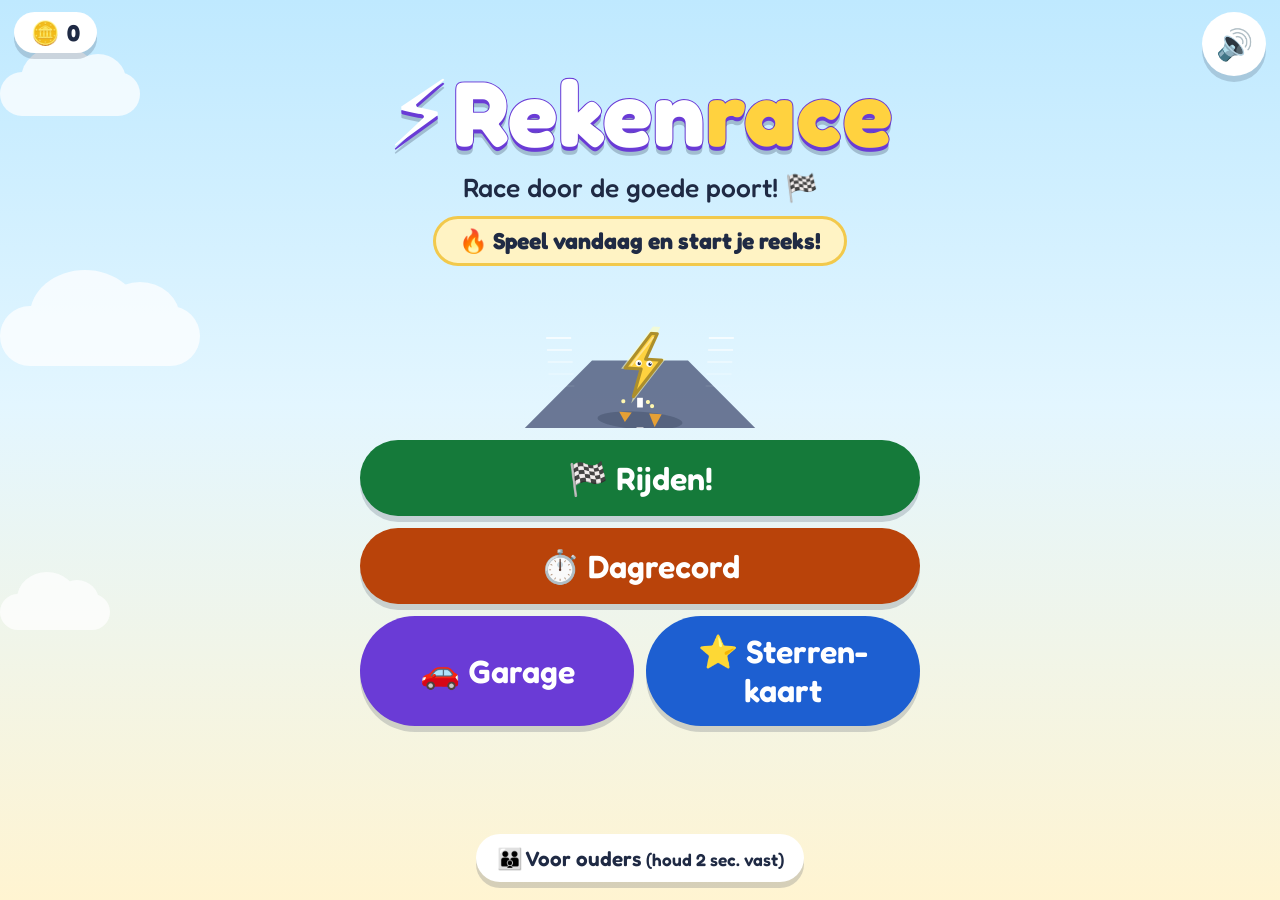
==== index.html @ d86abdb6 "Rekenrace: hoofdrekenspel voor groep 5" ====
<!DOCTYPE html>
<html lang="nl">
<head>
<meta charset="utf-8">
<meta name="viewport" content="width=device-width, initial-scale=1, maximum-scale=1, user-scalable=no, viewport-fit=cover">
<meta name="theme-color" content="#4cc3ff">
<meta name="mobile-web-app-capable" content="yes">
<meta name="apple-mobile-web-app-capable" content="yes">
<meta name="description" content="Rekenrace: race door de goede poort! Hoofdrekenen voor groep 5: plus en min tot 100 en de tafels.">
<title>Rekenrace – hoofdrekenen met vaart!</title>
<link rel="icon" href="data:image/svg+xml,%3Csvg xmlns='http://www.w3.org/2000/svg' viewBox='0 0 100 100'%3E%3Ctext y='.9em' font-size='90'%3E%E2%9A%A1%3C/text%3E%3C/svg%3E">
<link rel="preconnect" href="https://fonts.googleapis.com">
<link rel="preconnect" href="https://fonts.gstatic.com" crossorigin>
<link href="https://fonts.googleapis.com/css2?family=Fredoka:wght@400;500;600;700&display=swap" rel="stylesheet">
<style>
:root{
  --ink:#1f2a44; --ink2:#3b4767; --bg1:#bfe9ff; --bg2:#fff4d1;
  --blue:#1d5fd1; --green:#157a3a; --purple:#6a3bd6; --yellow:#ffd23f; --orange:#b9430a; --pink:#d6336c;
  --shadow:0 6px 0 rgba(31,42,68,.18); --radius:24px;
  --font:'Fredoka','Baloo 2','Nunito','Comic Sans MS','Trebuchet MS',system-ui,sans-serif;
}
*{box-sizing:border-box;-webkit-tap-highlight-color:transparent}
html,body{margin:0;height:100%;overflow:hidden;overscroll-behavior:none}
body{font-family:var(--font);color:var(--ink);font-size:clamp(17px,1vw + 13px,23px);line-height:1.3;
  background:linear-gradient(180deg,var(--bg1) 0%,#e3f6ff 45%,var(--bg2) 100%);
  -webkit-user-select:none;user-select:none;-webkit-touch-callout:none;touch-action:none}
button{font-family:inherit;color:inherit;cursor:pointer;border:none;touch-action:manipulation;-webkit-user-select:none;user-select:none}
button:focus-visible{outline:4px solid #ff9f1c;outline-offset:3px}
.clouds{position:absolute;inset:0;pointer-events:none;z-index:0;overflow:hidden}
.cloud{position:absolute;background:#fff;border-radius:999px;opacity:.75;animation:drift linear infinite}
.cloud::before,.cloud::after{content:"";position:absolute;background:#fff;border-radius:50%}
.cloud::before{width:55%;height:150%;left:15%;top:-60%}
.cloud::after{width:40%;height:120%;left:50%;top:-40%}
@keyframes drift{from{transform:translateX(-30vw)}to{transform:translateX(130vw)}}
.btn{display:inline-flex;align-items:center;justify-content:center;gap:.4em;font-size:1.1em;font-weight:600;
  padding:.55em 1.2em;min-height:60px;border-radius:999px;background:var(--blue);color:#fff;box-shadow:var(--shadow);
  transition:transform .1s, box-shadow .1s, filter .2s}
.btn:active{transform:translateY(4px);box-shadow:0 2px 0 rgba(31,42,68,.18)}
.btn:hover{filter:brightness(1.07)}
.btn:disabled{filter:grayscale(.7);opacity:.6;cursor:not-allowed}
.btn.big{font-size:1.4em;min-height:76px;padding:.5em 1.5em}
.btn.green{background:var(--green)} .btn.purple{background:var(--purple)} .btn.orange{background:var(--orange)}
.btn.yellow{background:var(--yellow);color:var(--ink)} .btn.white{background:#fff;color:var(--ink)} .btn.pink{background:var(--pink)}
.btn.small{font-size:.9em;min-height:48px;padding:.4em 1em}
.iconbtn{width:56px;height:56px;min-width:56px;border-radius:50%;background:#fff;font-size:26px;display:inline-flex;align-items:center;justify-content:center;box-shadow:var(--shadow);padding:0}
.iconbtn:active{transform:translateY(3px)}
.card{background:#fff;border-radius:var(--radius);padding:16px 18px;box-shadow:var(--shadow)}
.btnrow{display:flex;flex-wrap:wrap;gap:12px;justify-content:center}
.pill{background:#fff;border-radius:999px;padding:.25em .75em;font-weight:700;box-shadow:var(--shadow);white-space:nowrap;display:inline-flex;align-items:center;gap:.3em}

/* ---------- overlays ---------- */
.overlay{position:fixed;inset:0;z-index:30;display:none;overflow-y:auto;overflow-x:hidden;touch-action:pan-y;-webkit-overflow-scrolling:touch}
.overlay.show{display:block;animation:fadein .3s ease}
.overlay.sky{background:linear-gradient(180deg,var(--bg1) 0%,#e3f6ff 45%,var(--bg2) 100%)}
.overlay.dim{background:rgba(31,42,68,.55);display:none;align-items:center;justify-content:center;padding:16px;z-index:40}
.overlay.dim.show{display:flex}
@keyframes fadein{from{opacity:0}to{opacity:1}}
.wrap{position:relative;z-index:1;max-width:980px;margin:0 auto;padding:max(12px,env(safe-area-inset-top)) 14px max(18px,env(safe-area-inset-bottom));display:flex;flex-direction:column;align-items:center;gap:12px;text-align:center;min-height:100%}
.topbar{display:flex;align-items:center;gap:10px;width:100%}
.topbar .title{flex:1;text-align:center;font-weight:700;font-size:1.15em;background:#fff;border-radius:999px;padding:.35em .8em;box-shadow:var(--shadow);white-space:nowrap;overflow:hidden;text-overflow:ellipsis}
.topright{position:absolute;right:14px;top:max(12px,env(safe-area-inset-top));z-index:2;display:flex;gap:8px;align-items:center}
.topleft{position:absolute;left:14px;top:max(12px,env(safe-area-inset-top));z-index:2;display:flex;gap:8px;align-items:center}
.logo{font-size:clamp(46px,10vw,92px);font-weight:700;line-height:1;margin:54px 0 0;color:#fff;letter-spacing:1px;
  text-shadow:0 4px 0 var(--purple),0 8px 0 rgba(31,42,68,.25);-webkit-text-stroke:2px var(--purple);paint-order:stroke fill}
.logo .bolt{display:inline-block;-webkit-text-stroke:0;animation:bob 2.2s ease-in-out infinite}
.logo .r2{color:#ffd23f}
@keyframes bob{0%,100%{transform:translateY(0)}50%{transform:translateY(-10px)}}
.tagline{font-size:1.15em;font-weight:500;margin:0}
.streakbadge{background:#fff3c4;border:3px solid #f2c94c;border-radius:999px;padding:.3em 1em;font-weight:700}
#menuCar{width:240px;height:150px;max-width:70vw}
.menugrid{display:grid;grid-template-columns:1fr 1fr;gap:12px;width:min(100%,560px)}
.menugrid .btn{width:100%}
.menugrid .btn.span2{grid-column:1/-1}
.parent-gate{position:relative;overflow:hidden;background:#fff;color:var(--ink);font-size:.85em;min-height:50px;margin-top:auto}
.parent-gate .fill{position:absolute;left:0;top:0;bottom:0;width:0;background:#ffd23f;z-index:0}
.parent-gate span{position:relative;z-index:1}
.small-note{font-size:.8em;color:var(--ink2)}
@media (orientation:landscape) and (max-height:520px){
  .logo{margin-top:6px;font-size:clamp(38px,8vh,60px)}
  #menuCar{display:none}
  .menugrid{grid-template-columns:repeat(4,1fr);width:min(100%,900px)}
  .menugrid .btn.span2{grid-column:auto}
  .menugrid .btn.big{font-size:1.15em;min-height:64px;padding:.4em .8em}
  .wrap{gap:8px}
}

/* map */
.starcount{font-size:1.05em}
.worlds{display:grid;grid-template-columns:repeat(auto-fit,minmax(min(100%,290px),1fr));gap:14px;width:100%;padding-bottom:8px}
.wcard{display:flex;align-items:center;gap:14px;background:#fff;border-radius:var(--radius);padding:12px 14px;box-shadow:var(--shadow);text-align:left;font-size:1em;position:relative;transition:transform .15s;width:100%}
.wcard:active{transform:translateY(4px)}
.wcard .wi{width:72px;height:72px;min-width:72px;border-radius:50%;display:flex;align-items:center;justify-content:center;font-size:38px;box-shadow:inset 0 -6px 0 rgba(0,0,0,.18)}
.wcard .wn{font-weight:700;font-size:1.1em;line-height:1.15}
.wcard .ws{font-size:.82em;color:var(--ink2)}
.wcard .wst{font-size:1.3em;letter-spacing:2px}
.wcard.locked{background:#e9edf3;color:#4b5468}
.wcard.locked .wi{background:#8a93a6!important;filter:grayscale(1)}
.wcard.boss{outline:4px solid #7a3bd6;background:linear-gradient(135deg,#fff 60%,#efe4ff)}
.wcard .badge{position:absolute;right:12px;top:-10px;background:#7a3bd6;color:#fff;font-size:.75em;font-weight:700;border-radius:999px;padding:.1em .7em}
.star-on{color:#f5a600;text-shadow:0 2px 0 #b97800} .star-off{color:#c7cdd8}

/* garage */
.sect{width:100%;text-align:left;margin:4px 0 0;font-size:1.25em}
.vgrid{display:grid;grid-template-columns:repeat(auto-fill,minmax(150px,1fr));gap:12px;width:100%}
.vcard{background:#fff;border-radius:var(--radius);box-shadow:var(--shadow);padding:10px;display:flex;flex-direction:column;align-items:center;gap:6px;border:4px solid transparent}
.vcard.sel{border-color:#ff9f1c;background:#fff8e1}
.vcard canvas{width:130px;height:100px}
.vcard .vn{font-weight:700}
.vcard .btn{min-height:46px;font-size:.9em;padding:.3em .8em;width:100%}
.cgrid{display:grid;grid-template-columns:repeat(auto-fill,minmax(110px,1fr));gap:10px;width:100%}
.ccard{background:#fff;border-radius:20px;box-shadow:var(--shadow);padding:8px;display:flex;flex-direction:column;align-items:center;gap:4px;border:4px solid transparent;font-weight:600;font-size:.9em}
.ccard.sel{border-color:#ff9f1c;background:#fff8e1}
.ccard .sw{width:46px;height:46px;border-radius:50%;border:4px solid #fff;box-shadow:0 0 0 3px #c9d3e6}
.ccard .btn{min-height:40px;font-size:.85em;padding:.2em .6em;width:100%}

/* sterrenkaart */
.kcard{width:min(100%,640px)}
.kcard h2{margin:0 0 6px;font-size:1.25em}
.tgrid{display:grid;grid-template-columns:repeat(11,1fr);gap:3px;width:100%}
.tgrid div,.tgrid button{aspect-ratio:1;display:flex;align-items:center;justify-content:center;border-radius:8px;font-weight:700;font-size:clamp(11px,2.6vw,18px);padding:0}
.tgrid .hd{background:#eef2f8;color:var(--ink2)}
.tgrid .corner{background:#6a3bd6;color:#fff}
.m0{background:#e6eaf2;color:#7b8498}.m1{background:#ff8a8a;color:#6b0d0d}.m2{background:#ffc56b;color:#6b3a00}.m3{background:#5fd27d;color:#0b4d1f}
.tgrid button.hl{outline:3px solid var(--ink);z-index:1}
.legend{display:flex;flex-wrap:wrap;gap:8px 14px;justify-content:center;font-size:.85em;margin-top:8px}
.legend i{display:inline-block;width:18px;height:18px;border-radius:5px;vertical-align:-3px;margin-right:4px}
#cellInfo{min-height:1.6em;font-weight:600;margin-top:6px}
.bars{display:grid;gap:8px;text-align:left}
.bar .bl{display:flex;justify-content:space-between;font-size:.85em;font-weight:600;gap:8px}
.bar .bt{height:18px;background:#eef2f8;border-radius:999px;overflow:hidden}
.bar .bf{height:100%;border-radius:999px;transition:width .6s}

/* end screens */
.modalcard{max-width:560px;width:100%;text-align:center;display:grid;gap:10px;animation:popin .35s cubic-bezier(.2,1.5,.4,1)}
.modalcard h2{margin:0;font-size:1.5em}
@keyframes popin{from{transform:scale(.6);opacity:0}to{transform:none;opacity:1}}
.win-title{font-size:clamp(34px,7vw,64px);font-weight:700;margin:6px 0 0;color:#fff;-webkit-text-stroke:2px var(--green);paint-order:stroke fill;text-shadow:0 5px 0 var(--green);line-height:1.1}
.bigstars{font-size:clamp(46px,11vw,80px);letter-spacing:4px;line-height:1}
.bigstars span{display:inline-block;animation:starpop .5s cubic-bezier(.2,1.6,.4,1) backwards}
@keyframes starpop{from{transform:scale(0) rotate(-90deg)}to{transform:none}}
.statrow{display:flex;flex-wrap:wrap;gap:8px;justify-content:center}
.stat{background:#f4f7fc;border-radius:16px;padding:.35em .8em;font-weight:700}
.stat.gold{background:#fff3c4}
.chips{display:flex;flex-wrap:wrap;gap:6px;justify-content:center}
.chip{border-radius:12px;padding:.15em .55em;font-weight:700;font-size:.9em}
.chip.ok{background:#c8f3d4;color:#0b4d1f}.chip.fix{background:#ffe2b0;color:#6b3a00}.chip.bad{background:#ffd0d0;color:#6b0d0d}
.banner{background:#fff3c4;border:3px solid #f2c94c;border-radius:18px;padding:.4em .8em;font-weight:700}
.banner.purple{background:#efe4ff;border-color:#a77bff}
.bigscore{font-size:clamp(64px,16vw,120px);font-weight:700;line-height:1;color:#fff;-webkit-text-stroke:3px var(--orange);paint-order:stroke fill;text-shadow:0 6px 0 var(--orange)}
.week{display:grid;grid-template-columns:repeat(7,1fr);gap:6px;width:min(100%,420px);margin:0 auto}
.week div{background:#f4f7fc;border-radius:12px;padding:4px 0;font-size:.8em;font-weight:600;display:flex;flex-direction:column;align-items:center}
.week div b{font-size:1.4em;line-height:1.2}
.week div.on{background:#c8f3d4}
.week div.today{outline:3px solid #ff9f1c}
.recs{display:grid;grid-template-columns:1fr 1fr;gap:10px}
.rec{background:#f4f7fc;border-radius:18px;padding:.5em}
.rec b{display:block;font-size:2em;line-height:1.1}
.confetti{position:fixed;inset:0;pointer-events:none;z-index:60;overflow:hidden}
.confetti i{position:absolute;top:-20px;width:12px;height:18px;border-radius:3px;animation:fall linear forwards}
@keyframes fall{to{transform:translateY(110vh) rotate(720deg)}}

/* parents */
.ocard{max-width:560px;width:100%;text-align:left;display:grid;gap:12px;max-height:calc(100dvh - 32px);overflow:auto;touch-action:pan-y}
.ocard h2{margin:0;text-align:center}
.ocard h3{margin:0 0 4px;font-size:1em}
.ocard p{margin:0;font-size:.85em;color:var(--ink2)}
.tablechips{display:flex;flex-wrap:wrap;gap:6px}
.tablechips button,.seg button{min-width:50px;height:50px;border-radius:14px;background:#f1f4fa;font-weight:700;font-size:1.05em;border:3px solid transparent}
.tablechips button.on,.seg button.on{background:#fff3c4;border-color:var(--ink)}
.seg{display:flex;gap:6px;flex-wrap:wrap}
.seg button{padding:0 14px}

/* ---------- game ---------- */
#game{position:fixed;inset:0;display:none;background:#7ed957;touch-action:none;overflow:hidden}
#game.on{display:block}
#cv{position:absolute;left:0;top:0;display:block;touch-action:none}
#hud{position:absolute;inset:0;pointer-events:none}
#hudTop{position:absolute;left:max(8px,env(safe-area-inset-left));right:max(8px,env(safe-area-inset-right));top:max(8px,env(safe-area-inset-top));display:flex;align-items:flex-start;gap:8px}
#hudTop button,#hudTop .pill{pointer-events:auto}
#sumCard{flex:1;max-width:520px;margin:0 auto;background:#fff;border-radius:var(--radius);box-shadow:0 6px 0 rgba(31,42,68,.25);padding:4px 12px 8px;text-align:center;border:4px solid #fff;transition:background .2s}
#sumCard.gold{background:linear-gradient(180deg,#fff6c9,#ffd23f);border-color:#f5a600}
#sumCard.ok{background:#c8f3d4;border-color:#2fbf5b}
#sumCard.bad{background:#ffe2d6;border-color:#ff8a5c}
#sumCard.pop{animation:sumpop .35s cubic-bezier(.2,1.6,.4,1)}
@keyframes sumpop{from{transform:scale(.7)}to{transform:none}}
#sumGold{font-size:.72em;font-weight:700;color:#8a5a00;display:none;line-height:1.2}
#sumCard.gold #sumGold{display:block}
#sumText{font-size:clamp(42px,12vw,86px);font-weight:700;line-height:1.08;letter-spacing:1px;white-space:nowrap}
#hudBar{display:flex;align-items:center;gap:8px;font-size:.8em;font-weight:700;color:var(--ink2)}
#progTrack{flex:1;height:14px;background:#eef2f8;border-radius:999px;overflow:hidden}
#progFill{height:100%;width:0;background:linear-gradient(90deg,#4cc3ff,#1d5fd1);border-radius:999px;transition:width .4s}
#bossRow{display:none;align-items:center;gap:8px;font-size:.78em;font-weight:700;color:#5a2aa8;margin-top:3px}
#bossRow.on{display:flex}
#bossTrack{flex:1;height:12px;background:#eadcff;border-radius:999px;overflow:hidden}
#bossFill{height:100%;width:100%;background:linear-gradient(90deg,#ff5f7e,#9b59ff);transition:width .4s}
#hudRight{display:flex;flex-direction:column;gap:6px;align-items:flex-end}
#hudRight .pill{font-size:1em;min-width:76px;justify-content:center}
#pillStreak.hot{background:#ffe2b0}
#pillStreak.bump{animation:sumpop .35s}
#pillScore{display:none;background:#fff3c4}
#game.dag #pillScore{display:inline-flex}
#fb{position:absolute;left:0;right:0;top:40%;text-align:center;font-size:clamp(34px,9vw,70px);font-weight:700;color:#fff;-webkit-text-stroke:3px var(--green);paint-order:stroke fill;text-shadow:0 5px 0 rgba(31,42,68,.25);opacity:0;pointer-events:none}
#fb.show{animation:fbpop 1s ease forwards}
#fb.gold{-webkit-text-stroke-color:#d48a00}
@keyframes fbpop{0%{opacity:0;transform:scale(.5)}15%{opacity:1;transform:scale(1.15)}30%{transform:scale(1)}75%{opacity:1}100%{opacity:0;transform:translateY(-50px)}}
#tipCard{position:absolute;left:50%;top:44%;transform:translate(-50%,-50%);width:min(92vw,560px);background:#fff;border-radius:var(--radius);border:5px solid #ffb03b;box-shadow:0 8px 0 rgba(31,42,68,.25);padding:12px 16px;text-align:center;display:none}
#tipCard.show{display:block;animation:popin2 .3s cubic-bezier(.2,1.5,.4,1)}
@keyframes popin2{from{transform:translate(-50%,-50%) scale(.6);opacity:0}to{transform:translate(-50%,-50%);opacity:1}}
#tipHead{font-weight:700;color:var(--orange);font-size:1.05em}
#tipSum{font-size:clamp(36px,9vw,64px);font-weight:700;color:var(--green);line-height:1.1}
#tipText{font-size:1.05em;font-weight:500}
#countBig{position:absolute;left:0;right:0;top:36%;text-align:center;font-size:clamp(80px,22vw,170px);font-weight:700;color:#fff;-webkit-text-stroke:4px var(--purple);paint-order:stroke fill;text-shadow:0 8px 0 rgba(31,42,68,.25);pointer-events:none;display:none;line-height:1}
#countBig.go{font-size:clamp(56px,15vw,120px)}
#countBig small{display:block;font-size:.22em;-webkit-text-stroke:2px var(--purple);margin-top:10px}
#swipeHint{position:absolute;left:50%;bottom:calc(14px + env(safe-area-inset-bottom));transform:translateX(-50%);background:rgba(255,255,255,.92);border-radius:999px;padding:.35em 1em;font-weight:700;box-shadow:var(--shadow);white-space:nowrap;display:none;font-size:.95em}
#swipeHint.show{display:block;animation:hintwiggle 1.4s ease-in-out infinite}
@keyframes hintwiggle{0%,100%{transform:translateX(-50%)}25%{transform:translateX(calc(-50% - 14px))}75%{transform:translateX(calc(-50% + 14px))}}
#toast{position:absolute;left:50%;top:30%;transform:translateX(-50%);background:#1f2a44;color:#fff;border-radius:999px;padding:.3em 1em;font-weight:700;opacity:0;pointer-events:none;white-space:nowrap}
#toast.show{animation:toast 1.4s ease forwards}
@keyframes toast{0%{opacity:0;transform:translate(-50%,10px)}15%,80%{opacity:1;transform:translate(-50%,0)}100%{opacity:0}}
@media (orientation:landscape) and (max-height:520px){
  #sumText{font-size:clamp(34px,11vh,60px)}
  #sumCard{padding:2px 10px 6px;max-width:440px}
  #hudRight{flex-direction:row}
  #hudRight .pill{min-width:0}
  #tipCard{top:52%;padding:8px 14px}
  #tipSum{font-size:clamp(30px,10vh,50px)}
  #fb{top:34%}
}
@media (min-width:700px) and (min-height:700px){
  .iconbtn{width:64px;height:64px;font-size:30px}
  #hudRight .pill{font-size:1.15em}
}
</style>
</head>
<body>

<!-- ============ GAME ============ -->
<div id="game" aria-label="Racebaan">
  <canvas id="cv"></canvas>
  <div id="hud">
    <div id="hudTop">
      <button id="btnPause" class="iconbtn" aria-label="Pauze">⏸️</button>
      <div id="sumCard">
        <div id="sumGold">⭐ Gouden som: dubbele munten! ⭐</div>
        <div id="sumText">&nbsp;</div>
        <div id="hudBar"><div id="progTrack"><div id="progFill"></div></div><span id="progText">0/20</span></div>
        <div id="bossRow"><span>👹 Eindbaas</span><div id="bossTrack"><div id="bossFill"></div></div></div>
      </div>
      <div id="hudRight">
        <div class="pill" id="pillScore"><span>🏆</span><b id="hudScore">0</b></div>
        <div class="pill"><span>🪙</span><b id="hudCoins">0</b></div>
        <div class="pill" id="pillStreak"><span>🔥</span><b id="hudStreak">0</b></div>
      </div>
    </div>
    <div id="toast"></div>
    <div id="fb"></div>
    <div id="tipCard" aria-live="polite"><div id="tipHead">Bijna!</div><div id="tipSum"></div><div id="tipText"></div></div>
    <div id="countBig"></div>
    <div id="swipeHint">👆 Veeg ← → om te sturen · ↑ turbo</div>
  </div>
</div>

<!-- ============ MENU ============ -->
<div id="scrMenu" class="overlay sky show">
  <div class="clouds" aria-hidden="true">
    <div class="cloud" style="width:140px;height:44px;top:8%;animation-duration:70s;animation-delay:-20s"></div>
    <div class="cloud" style="width:200px;height:60px;top:34%;animation-duration:95s;animation-delay:-60s"></div>
    <div class="cloud" style="width:110px;height:36px;top:66%;animation-duration:80s;animation-delay:-5s"></div>
  </div>
  <div class="topleft"><span class="pill" aria-label="Munten">🪙 <b class="coinTxt">0</b></span></div>
  <div class="topright"><button class="iconbtn mutebtn" aria-label="Geluid aan/uit">🔊</button></div>
  <div class="wrap">
    <h1 class="logo"><span class="bolt">⚡</span>Reken<span class="r2">race</span></h1>
    <p class="tagline">Race door de goede poort! 🏁</p>
    <div class="streakbadge" id="menuStreak">🔥 Speel vandaag en start je reeks!</div>
    <canvas id="menuCar" width="480" height="300" aria-hidden="true"></canvas>
    <div class="menugrid">
      <button class="btn big green span2" id="btnPlay">🏁 Rijden!</button>
      <button class="btn big orange span2" id="btnDag">⏱️ Dagrecord</button>
      <button class="btn big purple" id="btnGarage">🚗 Garage</button>
      <button class="btn big" id="btnKaart">⭐ Sterren&shy;kaart</button>
    </div>
    <button id="btnParent" class="btn small parent-gate" aria-label="Voor ouders: houd 2 seconden ingedrukt"><span class="fill"></span><span>👪 Voor ouders <small>(houd 2 sec. vast)</small></span></button>
  </div>
</div>

<!-- ============ MAP ============ -->
<div id="scrMap" class="overlay sky">
  <div class="wrap">
    <div class="topbar"><button class="iconbtn" data-go="scrMenu" aria-label="Terug">⬅️</button><div class="title">🗺️ Kies een wereld</div><span class="pill starcount">⭐ <b id="mapStars">0</b></span></div>
    <div class="worlds" id="worldList"></div>
    <p class="small-note">Verdien sterren om nieuwe werelden te openen. Elke rit heeft ongeveer 20 sommen.</p>
  </div>
</div>

<!-- ============ GARAGE ============ -->
<div id="scrGarage" class="overlay sky">
  <div class="wrap">
    <div class="topbar"><button class="iconbtn" data-go="scrMenu" aria-label="Terug">⬅️</button><div class="title">🚗 Garage</div><span class="pill">🪙 <b class="coinTxt">0</b></span></div>
    <h2 class="sect">Voertuigen</h2>
    <div class="vgrid" id="vehList"></div>
    <h2 class="sect">Kleuren</h2>
    <div class="cgrid" id="colList"></div>
    <p class="small-note">Munten verdien je met goede antwoorden. Gouden poorten geven dubbele munten!</p>
  </div>
</div>

<!-- ============ STERRENKAART ============ -->
<div id="scrKaart" class="overlay sky">
  <div class="wrap">
    <div class="topbar"><button class="iconbtn" data-go="scrMenu" aria-label="Terug">⬅️</button><div class="title">⭐ Sterrenkaart</div></div>
    <div class="card kcard">
      <h2>✖️ De tafels <span id="tGreen" class="small-note"></span></h2>
      <div class="tgrid" id="tGrid"></div>
      <div id="cellInfo">Tik op een vakje!</div>
      <div class="legend"><span><i class="m0"></i>nog niet geoefend</span><span><i class="m1"></i>lastig</span><span><i class="m2"></i>bijna</span><span><i class="m3"></i>kan ik!</span></div>
    </div>
    <div class="card kcard">
      <h2>➕➖ Plus en min</h2>
      <div class="bars" id="pmBars"></div>
    </div>
  </div>
</div>

<!-- ============ END (world) ============ -->
<div id="scrEnd" class="overlay sky">
  <div class="wrap">
    <h1 class="win-title" id="endTitle">Finish! 🏁</h1>
    <div class="card modalcard">
      <div id="endWorld" style="font-weight:700"></div>
      <div class="bigstars" id="endStars"></div>
      <div id="endMsg" style="font-weight:600"></div>
      <div class="statrow" id="endStats"></div>
      <div id="endBanners" style="display:grid;gap:8px"></div>
      <h2 style="font-size:1.1em">⭐ Jouw sterrenkaart van deze rit</h2>
      <div class="chips" id="endChips"></div>
      <div class="small-note">Groen = meteen goed · Oranje = verbeterd · Rood = nog oefenen</div>
      <div class="btnrow">
        <button class="btn green" id="btnAgain">🔁 Nog een keer</button>
        <button class="btn purple" data-go="scrMap">🗺️ Wereldkaart</button>
        <button class="btn" data-go="scrKaart">⭐ Sterrenkaart</button>
      </div>
    </div>
  </div>
</div>

<!-- ============ DAGRECORD intro ============ -->
<div id="scrDag" class="overlay sky">
  <div class="wrap">
    <div class="topbar"><button class="iconbtn" data-go="scrMenu" aria-label="Terug">⬅️</button><div class="title">⏱️ Dagrecord</div></div>
    <div class="card modalcard">
      <h2>Hoeveel sommen haal jij in 1 minuut? 🏎️💨</h2>
      <p style="margin:0">Sommen door elkaar, precies op jouw niveau. Elke 5 op rij = <b>+2 bonus!</b><br>Weet je het antwoord al? <b>Veeg omhoog voor turbo! 🚀</b></p>
      <div class="recs"><div class="rec">Record vandaag<b id="dagToday">–</b></div><div class="rec">Record ooit<b id="dagAll">–</b></div></div>
      <div id="dagStreak" class="banner"></div>
      <div class="week" id="dagWeek"></div>
      <button class="btn big orange" id="btnDagStart">⏱️ Start de minuut!</button>
    </div>
  </div>
</div>

<!-- ============ DAGRECORD result ============ -->
<div id="scrDagEnd" class="overlay sky">
  <div class="wrap">
    <h1 class="win-title" id="dagEndTitle" style="-webkit-text-stroke-color:var(--orange);text-shadow:0 5px 0 var(--orange)">Tijd! ⏱️</h1>
    <div class="card modalcard">
      <div>Jouw score</div>
      <div class="bigscore" id="dagScore">0</div>
      <div class="statrow" id="dagStats"></div>
      <div id="dagBanners" style="display:grid;gap:8px"></div>
      <div class="recs"><div class="rec">Record vandaag<b id="dagToday2">–</b></div><div class="rec">Record ooit<b id="dagAll2">–</b></div></div>
      <div id="dagStreak2" class="banner"></div>
      <div class="week" id="dagWeek2"></div>
      <div class="btnrow">
        <button class="btn orange" id="btnDagAgain">🔁 Nog een minuut</button>
        <button class="btn purple" data-go="scrMenu">🏠 Menu</button>
      </div>
    </div>
  </div>
</div>

<!-- ============ PAUSE ============ -->
<div id="mdPause" class="overlay dim">
  <div class="card modalcard" style="max-width:420px">
    <h2>⏸️ Pauze</h2>
    <button class="btn big green" id="btnResume">▶️ Verder rijden</button>
    <button class="btn white mutebtn2" id="btnMute2">🔊 Geluid aan</button>
    <button class="btn orange" id="btnQuit">🏠 Stoppen</button>
  </div>
</div>

<!-- ============ PARENTS ============ -->
<div id="mdOuders" class="overlay dim">
  <div class="card ocard">
    <h2>👪 Voor ouders</h2>
    <div><h3>🗺️ Werelden</h3>
      <p>Normaal gaan werelden open met sterren. Hier kun je alles meteen openzetten.</p>
      <div class="seg" id="segUnlock" style="margin-top:6px"><button data-v="0">Met sterren</button><button data-v="1">Alles open</button></div></div>
    <div><h3>🎯 Focus op tafels</h3>
      <p>Gekozen tafels komen vaker voor (in alle tafel-werelden, Mix en Dagrecord). Niets gekozen = normaal.</p>
      <div class="tablechips" id="focusChips" style="margin-top:6px"></div></div>
    <div><h3>🏎️ Tempo</h3>
      <p>Het spel past de snelheid zelf aan. Hiermee zet je alles iets rustiger of pittiger.</p>
      <div class="seg" id="segPace" style="margin-top:6px"><button data-v="rustig">🐢 Rustig</button><button data-v="normaal">🙂 Normaal</button><button data-v="pittig">🐆 Pittig</button></div></div>
    <div><h3>📊 Overzicht</h3><p id="ouderStats"></p></div>
    <div><h3>🧽 Opnieuw beginnen</h3>
      <p>Wist alle sterren, munten, voertuigen, records en de sterrenkaart.</p>
      <button class="btn small orange" id="btnReset" style="margin-top:6px">Voortgang wissen</button></div>
    <button class="btn green" id="btnOudersClose">✅ Klaar</button>
  </div>
</div>
<script>
'use strict';
/* =========================================================
   Rekenrace – hoofdrekenspel voor groep 5
   ========================================================= */
const Q = new URLSearchParams(location.search);
const SNEL = Math.max(0.2, Math.min(20, parseFloat(Q.get('snel')) || 1));   // test: speeds everything up
const DUUR = Math.max(3, Math.min(600, parseFloat(Q.get('duur')) || 60));    // test: dagrecord length (s)
const $ = s => document.querySelector(s);
const $$ = s => Array.from(document.querySelectorAll(s));
const clamp = (v, a, b) => v < a ? a : v > b ? b : v;
const rnd = (a, b) => a + Math.random() * (b - a);
const pickOne = arr => arr[Math.floor(Math.random() * arr.length)];
function shuffle(a) { for (let i = a.length - 1; i > 0; i--) { const j = Math.floor(Math.random() * (i + 1)); [a[i], a[j]] = [a[j], a[i]]; } return a; }

/* ---------------- save data ---------------- */
const LS_KEY = 'rekenrace_v1';
function defaultSave() {
  return { v: 1, coins: 0, owned: { veh: ['bliksem'], col: ['geel', 'rood'] }, veh: 'bliksem', col: 'geel',
    facts: {}, worlds: {}, unlockAll: false, focus: [], muted: false, pace: 'normaal',
    daily: {}, allTime: 0, allTimeDate: null, days: [], rides: 0, seenHint: 0 };
}
function load() {
  try {
    const raw = localStorage.getItem(LS_KEY);
    if (raw) {
      const o = JSON.parse(raw), d = defaultSave();
      const s = Object.assign(d, o);
      s.owned = { veh: Array.from(new Set(['bliksem'].concat((o.owned && o.owned.veh) || []))), col: Array.from(new Set(['geel', 'rood'].concat((o.owned && o.owned.col) || []))) };
      return s;
    }
  } catch (e) { }
  return defaultSave();
}
let S = load();
function save() { try { localStorage.setItem(LS_KEY, JSON.stringify(S)); } catch (e) { } }

function dayKey(d) { d = d || new Date(); return d.getFullYear() + '-' + String(d.getMonth() + 1).padStart(2, '0') + '-' + String(d.getDate()).padStart(2, '0'); }
function markPracticed() { const k = dayKey(); if (!S.days.includes(k)) { S.days.push(k); S.days.sort(); if (S.days.length > 500) S.days = S.days.slice(-500); } }
function dayStreak() {
  const set = new Set(S.days); const d = new Date(); d.setHours(12, 0, 0, 0);
  const today = set.has(dayKey(d)); if (!today) d.setDate(d.getDate() - 1);
  let n = 0; while (set.has(dayKey(d))) { n++; d.setDate(d.getDate() - 1); }
  return { n, today };
}
function streakText() {
  const st = dayStreak();
  if (st.today) return st.n >= 2 ? `🔥 ${st.n} dagen op rij!` : '🔥 Vandaag geoefend! Kom morgen terug voor 2 op rij.';
  if (st.n >= 1) return `🔥 ${st.n} ${st.n === 1 ? 'dag' : 'dagen'} op rij – speel vandaag om je reeks te houden!`;
  return '🔥 Speel vandaag en start je reeks!';
}

/* ---------------- facts & pools ---------------- */
function parseKey(k) {
  const m = /^(\d+)([x+\-])(\d+)$/.exec(k);
  const a = +m[1], op = m[2], b = +m[3];
  return { k, a, b, op, ans: op === 'x' ? a * b : op === '+' ? a + b : a - b };
}
const opSym = op => op === 'x' ? '×' : op === '+' ? '+' : '−';
const sumText = f => `${f.a} ${opSym(f.op)} ${f.b}`;
const range = (a, b) => { const o = []; for (let i = a; i <= b; i++) o.push(i); return o; };

const CATS = {}, CAT_OF = {};
function cat(id, name, keys) { CATS[id] = { id, name, keys }; keys.forEach(k => { CAT_OF[k] = id; }); }
(function buildCats() {
  let K;
  K = []; for (const a of range(1, 9)) for (const b of range(1, 9)) if (a + b <= 10) K.push(a + '+' + b); cat('p10', 'Plus tot 10 (4 + 5)', K);
  K = []; for (const a of range(2, 10)) for (const b of range(1, a - 1)) K.push(a + '-' + b); cat('m10', 'Min tot 10 (9 − 3)', K);
  K = []; for (const a of range(10, 19)) for (const b of range(1, 9)) if (a % 10 + b <= 9) K.push(a + '+' + b); cat('p20', 'Plus tot 20 (13 + 4)', K);
  K = []; for (const a of range(11, 19)) for (const b of range(1, 9)) if (a % 10 >= b) K.push(a + '-' + b); for (const a of range(11, 20)) K.push(a + '-10'); cat('m20', 'Min tot 20 (17 − 4)', K);
  K = []; for (const a of range(2, 9)) for (const b of range(2, 9)) if (a + b > 10) K.push(a + '+' + b); cat('p20x', 'Plus over de 10 (8 + 7)', K);
  K = []; for (const a of range(11, 20)) for (const b of range(2, 9)) if (a % 10 < b) K.push(a + '-' + b); cat('m20x', 'Min over de 10 (13 − 5)', K);
  K = []; for (const a of range(1, 9)) for (const b of range(1, 9)) { if (a + b <= 10) K.push(a * 10 + '+' + b * 10); if (a > b) K.push(a * 10 + '-' + b * 10); }
  for (const b of range(1, 9)) K.push('100-' + b * 10); cat('t', 'Tientallen (30 + 40)', K);
  K = []; for (const a of range(21, 98)) if (a % 10) for (const b of range(1, 9)) if (a % 10 + b <= 9) K.push(a + '+' + b); cat('pe', 'Plus tot 100 (42 + 5)', K);
  K = []; for (const a of range(21, 98)) if (a % 10) for (const b of range(2, 9)) if (a % 10 + b >= 10 && a + b <= 100) K.push(a + '+' + b); cat('pex', 'Plus over het tiental (47 + 8)', K);
  K = []; for (const a of range(21, 99)) if (a % 10) for (const b of range(1, 9)) if (a % 10 >= b) K.push(a + '-' + b); cat('me', 'Min tot 100 (68 − 5)', K);
  K = []; for (const a of range(21, 99)) for (const b of range(2, 9)) if (a % 10 < b) K.push(a + '-' + b); cat('mex', 'Min over het tiental (63 − 9)', K);
  K = []; for (const a of range(11, 89)) if (a % 10) for (const t of range(1, 8)) if (a + t * 10 <= 99) K.push(a + '+' + t * 10);
  for (const a of range(21, 99)) if (a % 10) for (const t of range(1, 8)) if (a - t * 10 >= 11) K.push(a + '-' + t * 10); cat('pt', 'Tientallen erbij/eraf (85 − 20)', K);
  K = []; for (const i of range(1, 10)) for (const j of range(1, 10)) K.push(i + 'x' + j); cat('tafels', 'Tafels', K);
})();
const PM_CATS = ['p10', 'm10', 'p20', 'm20', 'p20x', 'm20x', 't', 'pe', 'pex', 'me', 'mex', 'pt'];

const T_A3 = new Set([1, 2, 3, 4, 5, 10]), T_A4 = new Set([6, 7, 8]);
const tabKeys = fn => CATS.tafels.keys.filter(k => { const f = parseKey(k); return fn(f.a, f.b); });
const PARTS = {
  1: [{ keys: CATS.p10.keys, w: .5 }, { keys: CATS.m10.keys, w: .5 }, { keys: CATS.p20.keys, w: .7 }, { keys: CATS.m20.keys, w: .7 }, { keys: CATS.p20x.keys, w: 1.4 }, { keys: CATS.m20x.keys, w: 1.4 }],
  2: [{ keys: CATS.t.keys, w: .8 }, { keys: CATS.pe.keys, w: .8 }, { keys: CATS.pex.keys, w: 1.3 }, { keys: CATS.me.keys, w: .8 }, { keys: CATS.mex.keys, w: 1.3 }, { keys: CATS.pt.keys, w: .9 }],
  3: [{ keys: tabKeys((a, b) => T_A3.has(a) || T_A3.has(b)), w: 1, kw: f => (f.a === 1 || f.b === 1) ? .5 : 1 }],
  4: [{ keys: tabKeys((a, b) => (T_A4.has(a) && b >= 2) || (T_A4.has(b) && a >= 2)), w: 1,
        kw: f => (T_A4.has(f.a) && T_A4.has(f.b)) ? 2 : ([2, 10].includes(f.a) || [2, 10].includes(f.b)) ? .6 : 1 }],
  5: [{ keys: CATS.tafels.keys, w: 1, kw: f => (f.a === 1 || f.b === 1) ? .3 : (f.a === 10 || f.b === 10) ? .5 : 1 }],
};
function scaleParts(parts, share) { const tot = parts.reduce((s, p) => s + p.w, 0); return parts.map(p => Object.assign({}, p, { w: p.w / tot * share })); }
PARTS[6] = [].concat(scaleParts(PARTS[1], .2), scaleParts(PARTS[2], .3), scaleParts(PARTS[5], .5));
function poolFrom(parts) {
  const map = new Map();
  for (const p of parts) {
    let sum = 0; const ws = p.keys.map(k => { const w = p.kw ? p.kw(parseKey(k)) : 1; sum += w; return w; });
    p.keys.forEach((k, i) => map.set(k, (map.get(k) || 0) + p.w * ws[i] / sum));
  }
  return { keys: Array.from(map.keys()), w0: Array.from(map.values()), set: new Set(map.keys()) };
}
const POOLS = {};
function poolFor(id) { return POOLS[id] || (POOLS[id] = poolFrom(PARTS[id])); }
function dagPool() {
  const ids = [1, 2, 3, 4, 5].filter(id => isUnlocked(WORLDS[id - 1]));
  if (!ids.includes(3)) ids.push(3);         // always some tables in the mix
  let parts = []; ids.forEach(id => { parts = parts.concat(scaleParts(PARTS[id], 1 / ids.length)); });
  return poolFrom(parts);
}

/* ---------------- worlds ---------------- */
const WORLDS = [
  { id: 1, name: 'Plus en min tot 20', sub: 'Zoals 8 + 7 en 13 − 5', icon: '➕', color: '#5fd27d', theme: 'wei', T: [7.5, 4.2, 10.5], need: 0 },
  { id: 2, name: 'Plus en min tot 100', sub: 'Zoals 47 + 8 en 63 − 9', icon: '💯', color: '#ffb03b', theme: 'woestijn', T: [9, 5, 12.5], need: 1 },
  { id: 3, name: 'Tafels 1-5 en 10', sub: 'Zoals 4 × 6 en 10 × 7', icon: '✖️', color: '#4cc3ff', theme: 'strand', T: [7.5, 4, 10.5], need: 3 },
  { id: 4, name: 'Tafels 6-7-8', sub: 'De eindbaas! Zoals 7 × 8', icon: '👹', color: '#b98aff', theme: 'vulkaan', T: [8.5, 4.5, 11.5], need: 5, boss: true },
  { id: 5, name: 'Alle tafels 1-10', sub: 'Alle tafels door elkaar', icon: '🌟', color: '#ff8ac0', theme: 'sneeuw', T: [7.5, 4, 10.5], need: 7 },
  { id: 6, name: 'Mix', sub: 'Plus, min en tafels door elkaar', icon: '🎲', color: '#5ee0d0', theme: 'regenboog', T: [8.5, 4.5, 11.5], need: 9 },
];
const DAG_T = [6.5, 3.5, 10];
const RIDE_LEN = 20;
const totalStars = () => WORLDS.reduce((s, w) => s + ((S.worlds[w.id] || {}).stars || 0), 0);
const isUnlocked = w => S.unlockAll || totalStars() >= w.need;
const PACE = { rustig: 1.25, normaal: 1, pittig: .88 };

/* ---------------- mastery (Leitner boxes 0..5, -1 = new) ---------------- */
const MASTERED = 4;
const MULT = [4, 3, 1.6, .8, .35, .2];
function rec(k) { return S.facts[k]; }
function boxOf(k) { const r = S.facts[k]; return r ? r.b : -1; }
function level(k) { const b = boxOf(k); return b < 0 ? 0 : b <= 1 ? 1 : b < MASTERED ? 2 : 3; } // grey/red/orange/green
function isHard(k) { const b = boxOf(k); return b >= 0 && b <= 1; }
function fastFor(f) { if (f.op === 'x') return (T_A4.has(f.a) || T_A4.has(f.b) || f.a === 9 || f.b === 9) ? 3.6 : 3.2; return (f.a > 20 || f.b > 20 || f.ans > 20) ? 4.5 : 3.5; }
function recordResult(k, ok, rt, fast) {
  const r = S.facts[k] || (S.facts[k] = { n: 0, c: 0, b: -1, rt: 0, t: 0 });
  r.n++; r.t = Date.now();
  if (ok) {
    r.c++;
    if (rt <= fast) r.b = r.b < 0 ? 2 : Math.min(5, r.b + 1);   // goed én snel: een vakje omhoog
    else r.b = Math.max(1, r.b);                               // goed maar langzaam: blijft (minstens 1)
  } else r.b = 0;                                              // fout: terug naar vakje 0
  r.rt = +(r.rt ? r.rt * .6 + rt * .4 : rt).toFixed(2);
  return r;
}
function focusMult(k) {
  if (!S.focus.length || k.indexOf('x') < 0) return 1;
  const f = parseKey(k); return (S.focus.includes(f.a) || S.focus.includes(f.b)) ? 3 : 1;
}
function pickFact(pool, ride) {
  const recent = ride.recent;
  // 1) lastige sommen (fout of traag) vaker terug
  if (Math.random() < ride.reviewP) {
    const hard = []; let tot = 0;
    for (const k in S.facts) {
      const r = S.facts[k];
      if (r.b >= 0 && r.b <= 1 && pool.set.has(k) && !recent.includes(k) && !ride.queue.some(q => q.k === k)) { const w = (3 - r.b) * focusMult(k); hard.push([k, w]); tot += w; }
    }
    if (hard.length) { let x = Math.random() * tot; for (const [k, w] of hard) { x -= w; if (x <= 0) return k; } return hard[hard.length - 1][0]; }
  }
  // 2) gewogen trekking: nieuwe/onzekere sommen vaker, beheerste minder vaak
  const n = pool.keys.length, W = new Float64Array(n); let tot = 0;
  for (let i = 0; i < n; i++) {
    const k = pool.keys[i];
    if (recent.includes(k) || ride.queue.some(q => q.k === k)) continue;
    const b = boxOf(k);
    const w = pool.w0[i] * (b < 0 ? 1 : MULT[b]) * focusMult(k);
    W[i] = w; tot += w;
  }
  let x = Math.random() * tot;
  for (let i = 0; i < n; i++) { x -= W[i]; if (x <= 0 && W[i] > 0) return pool.keys[i]; }
  return pool.keys[Math.floor(Math.random() * n)];
}

/* ---------------- distractors ---------------- */
function makeOptions(f) {
  const { a, b, op, ans } = f; const C = [];
  const add = (v, w) => C.push([v, w]);
  let cap = 100;
  if (op === 'x') {
    if (b < 10) add(a * (b + 1), 3); if (b > 1) add(a * (b - 1), 3);
    if (a < 10) add((a + 1) * b, 3); if (a > 1) add((a - 1) * b, 3);
    add(ans + 1, 1); add(ans - 1, 1);
    if (ans >= 10 && a + b !== ans) add(a + b, 1.2);              // optellen i.p.v. keer
    if (ans >= 12) { add(ans + 10, .8); add(ans - 10, .8); }
    if (ans >= 10 && ans < 100 && ans % 10 !== 0) add((ans % 10) * 10 + Math.floor(ans / 10), 1.4); // cijfers omgedraaid
  } else if (op === '+') {
    cap = (a <= 20 && b <= 20 && ans <= 20) ? 20 : 100;
    const ua = a % 10, ub = b % 10;
    if (ua === 0 && ub === 0) { add(ans + 10, 3); add(ans - 10, 3); add(ans + 20, .6); add(ans - 20, .6); }
    else if (ub === 0) { add(ans + 10, 3); add(ans - 10, 3); add(a + b / 10, 1.5); add(ans + 1, .8); add(ans - 1, .8); }
    else {
      add(ans + 1, 2); add(ans - 1, 2); add(ans + 2, .7); add(ans - 2, .7);
      const cross = ua + ub >= 10;
      if (cross && a >= 10) add(ans - 10, 2.5);                       // tiental vergeten
      if (a >= 10) add(ans + 10, .9);
      if (Math.abs(a - b) !== ans && Math.abs(a - b) >= ans * .4) add(Math.abs(a - b), .6); // min i.p.v. plus
    }
  } else {
    cap = (a <= 20) ? 20 : 100;
    const ua = a % 10, ub = b % 10;
    if (ua === 0 && ub === 0) { add(ans + 10, 3); add(ans - 10, 3); add(ans + 20, .6); add(ans - 20, .6); }
    else if (ub === 0 && b !== 10) { add(ans + 10, 3); add(ans - 10, 3); add(a - b / 10, 1.5); add(ans + 1, .8); add(ans - 1, .8); }
    else if (b === 10) { add(ans + 1, 2); add(ans - 1, 2); add(a - 1, 1.2); add(ans + 2, .6); add(ans - 2, .6); }
    else {
      add(ans + 1, 2); add(ans - 1, 2); add(ans + 2, .7); add(ans - 2, .7);
      if (ua < ub) {                                                    // lenen/terug over het tiental
        add((Math.floor(a / 10) - Math.floor(b / 10)) * 10 + Math.abs(ua - ub), 2.5); // omkeerfout 63−9 → 66
        if (a >= 20) add(ans + 10, 1.5);
      } else if (a >= 20) add(ans + 10, .8);
      if (a + b <= cap) add(a + b, .7);                                  // plus i.p.v. min
    }
  }
  const ok = v => Number.isInteger(v) && v >= 0 && v !== ans && v <= cap && (v > 0 || ans <= 3);
  let cands = C.filter(([v]) => ok(v));
  const out = [];
  while (out.length < 2 && cands.length) {
    const tot = cands.reduce((s, c) => s + c[1], 0); let x = Math.random() * tot, idx = 0;
    for (; idx < cands.length; idx++) { x -= cands[idx][1]; if (x <= 0) break; }
    idx = Math.min(idx, cands.length - 1);
    const v = cands[idx][0]; out.push(v); cands = cands.filter(c => c[0] !== v);
  }
  for (let k = 1; out.length < 2 && k < 200; k++) for (const v of [ans + k, ans - k]) if (out.length < 2 && ok(v) && !out.includes(v)) out.push(v);
  for (let k = 1; out.length < 2; k++) if (ans + k !== ans && !out.includes(ans + k)) out.push(ans + k); // absolute fallback
  return out;
}

/* ---------------- tips ---------------- */
function tipFor(f) {
  const { a, b, op, ans } = f;
  if (op === 'x') {
    if ((a === 7 && b === 8) || (a === 8 && b === 7)) return 'Denk aan 5-6-7-8: 56 = 7 × 8';
    if ((a === 6 && b === 8) || (a === 8 && b === 6)) return `Truc met 6: 5 × 8 = 40, plus 8 = 48`;
    if (a === b) return `Een dubbel-tafel: ${a} × ${a} = ${ans}. Die onthoud je!`;
    const pr = [10, 1, 2, 5, 9, 4, 3, 6, 8, 7];
    const t = pr.indexOf(a) <= pr.indexOf(b) ? a : b, o = t === a ? b : a;
    switch (t) {
      case 10: return `Keer 10: zet er een 0 achter. ${o} → ${ans}`;
      case 1: return `Keer 1: het getal blijft hetzelfde.`;
      case 2: return `Keer 2 is dubbelen: ${o} + ${o} = ${ans}`;
      case 5: return `Keer 5 is de helft van keer 10: 10 × ${o} = ${10 * o}, de helft is ${ans}`;
      case 9: return `Truc met 9: 10 × ${o} = ${10 * o}, min ${o} = ${ans}`;
      case 4: return `Keer 4 = twee keer dubbelen: ${o} → ${2 * o} → ${ans}`;
      case 3: return `Keer 3 = keer 2 plus nog één: ${2 * o} + ${o} = ${ans}`;
      case 6: return `Truc met 6: 5 × ${o} = ${5 * o}, plus ${o} = ${ans}`;
      case 8: return `Keer 8 = drie keer dubbelen: ${o} → ${2 * o} → ${4 * o} → ${ans}`;
      default: return `Truc met 7: 5 × ${o} = ${5 * o}, plus 2 × ${o} = ${2 * o} → ${ans}`;
    }
  }
  const ua = a % 10, ub = b % 10, ta = Math.floor(a / 10);
  if (op === '+') {
    if (ua === 0 && ub === 0) return `Reken met tientallen: ${a / 10} + ${b / 10} = ${ans / 10}, dus ${ans}`;
    if (ub === 0) return `Eerst de tientallen: ${ta * 10} + ${b} = ${ta * 10 + b}, plus ${ua} = ${ans}`;
    if (a < 10 && b < 10 && a === b) return `Dubbel: ${a} + ${a} = ${ans}`;
    if (a < 10 && b < 10 && Math.abs(a - b) === 1) { const m = Math.min(a, b); return `Bijna dubbel: ${m} + ${m} = ${2 * m}, plus 1 = ${ans}`; }
    if (ua + ub >= 10) { const to = 10 - ua; return `Eerst naar ${a + to}: ${a} + ${to} = ${a + to}, dan nog ${b - to} erbij = ${ans}`; }
    if (ua === 0) return `${a} en ${b} samen: ${ans}`;
    if (a >= 10) return `Kijk naar de eenheden: ${ua} + ${b} = ${ua + b}, dus ${ans}`;
    return `Begin bij ${Math.max(a, b)} en tel ${Math.min(a, b)} verder: ${ans}`;
  }
  if (ua === 0 && ub === 0) return `Reken met tientallen: ${a / 10} − ${b / 10} = ${ans / 10}, dus ${ans}`;
  if (b === 10) return `Min 10: er gaat één tiental af. ${a} − 10 = ${ans}`;
  if (ub === 0) return `Alleen de tientallen eraf: ${ta} − ${b / 10} = ${ta - b / 10}, de ${ua} blijft. Dus ${ans}`;
  if (ua < ub) {
    if (a === 10) return `Splits 10: ${b} en ${ans} maken samen 10. Dus 10 − ${b} = ${ans}`;
    if (ua === 0) return `Denk aan 10 − ${b} = ${10 - b}. Dus ${a} − ${b} = ${ans}`;
    return `Eerst naar ${a - ua}: ${a} − ${ua} = ${a - ua}, dan nog ${b - ua} eraf = ${ans}`;
  }
  if (a >= 10) return `Kijk naar de eenheden: ${ua} − ${b} = ${ua - b}, dus ${ans}`;
  return `Denk aan de plussom: ${ans} + ${b} = ${a}, dus ${a} − ${b} = ${ans}`;
}

/* ---------------- shop ---------------- */
const VEHICLES = [
  { id: 'bliksem', name: 'Bliksem', price: 0 },
  { id: 'raceauto', name: 'Raceauto', price: 50 },
  { id: 'raket', name: 'Raket', price: 120 },
  { id: 'eenhoorn', name: 'Eenhoorn', price: 200 },
  { id: 'dino', name: 'Dino-kart', price: 300 },
];
const COLORS = [
  { id: 'geel', name: 'Geel', hex: '#ffd23f', price: 0 },
  { id: 'rood', name: 'Rood', hex: '#ff4d4d', price: 0 },
  { id: 'blauw', name: 'Blauw', hex: '#3d8bfd', price: 20 },
  { id: 'groen', name: 'Groen', hex: '#2ecc71', price: 20 },
  { id: 'oranje', name: 'Oranje', hex: '#ff9f1c', price: 25 },
  { id: 'roze', name: 'Roze', hex: '#ff6fb5', price: 30 },
  { id: 'paars', name: 'Paars', hex: '#9b59ff', price: 30 },
  { id: 'goud', name: 'Goud', hex: '#f5b800', price: 150 },
  { id: 'regenboog', name: 'Regenboog', hex: '#ff6fb5', price: 300 },
];
function hsl2hex(h, s, l) {
  s /= 100; l /= 100; const k = n => (n + h / 30) % 12, a = s * Math.min(l, 1 - l);
  const f = n => Math.round(255 * (l - a * Math.max(-1, Math.min(k(n) - 3, 9 - k(n), 1)))).toString(16).padStart(2, '0');
  return '#' + f(0) + f(8) + f(4);
}
function colorHex(id, t) { if (id === 'regenboog') return hsl2hex((t * 70) % 360, 85, 58); const c = COLORS.find(c => c.id === id); return c ? c.hex : '#ffd23f'; }
function shade(hex, amt) {
  const c = hex.replace('#', ''); let r = parseInt(c.substr(0, 2), 16), g = parseInt(c.substr(2, 2), 16), b = parseInt(c.substr(4, 2), 16);
  const t = amt < 0 ? 0 : 255, p = Math.abs(amt);
  r = Math.round((t - r) * p + r); g = Math.round((t - g) * p + g); b = Math.round((t - b) * p + b);
  return `rgb(${r},${g},${b})`;
}

/* ---------------- audio ---------------- */
let AC = null;
function ac() {
  if (!AC) { try { AC = new (window.AudioContext || window.webkitAudioContext)(); } catch (e) { AC = null; } }
  if (AC && AC.state === 'suspended') AC.resume().catch(() => { });
  return AC;
}
function tone(freq, dur, type, vol, when, slide) {
  if (S.muted) return; const a = ac(); if (!a) return;
  try {
    const t = a.currentTime + (when || 0); const o = a.createOscillator(), g = a.createGain();
    o.type = type || 'sine'; o.frequency.setValueAtTime(freq, t);
    if (slide) o.frequency.exponentialRampToValueAtTime(slide, t + dur);
    g.gain.setValueAtTime(0.0001, t); g.gain.exponentialRampToValueAtTime(vol || .12, t + .012); g.gain.exponentialRampToValueAtTime(0.0001, t + dur);
    o.connect(g); g.connect(a.destination); o.start(t); o.stop(t + dur + .05);
  } catch (e) { }
}
const SFX = {
  good() { [523, 659, 784, 1047].forEach((f, i) => tone(f, .16, 'triangle', .13, i * .055)); },
  gold() { [659, 784, 988, 1319, 1568].forEach((f, i) => tone(f, .18, 'triangle', .13, i * .05)); },
  coin() { tone(988, .07, 'square', .045, .2); tone(1319, .16, 'square', .045, .27); },
  bad() { tone(240, .28, 'sine', .16, 0, 150); tone(180, .3, 'triangle', .08, .06, 120); },
  lane() { tone(420, .08, 'sine', .05, 0, 760); },
  count() { tone(660, .12, 'triangle', .14); },
  go() { tone(880, .12, 'triangle', .14); tone(1320, .3, 'triangle', .14, .1); },
  click() { tone(720, .05, 'triangle', .07); },
  buy() { [784, 988, 1175, 1568].forEach((f, i) => tone(f, .14, 'square', .05, i * .07)); },
  fanfare() { [523, 659, 784, 659, 784, 1047].forEach((f, i) => tone(f, .22, 'triangle', .13, i * .12)); },
  speed() { tone(500, .25, 'sawtooth', .03, 0, 1200); },
};
function vibrate(p) { try { if (navigator.vibrate) navigator.vibrate(p); } catch (e) { } }

/* =========================================================
   Rendering (pseudo-3D road)
   ========================================================= */
const THEMES = {
  wei:       { sky: ['#6fcbff', '#d4f2ff'], grass: ['#7ed957', '#71cc4b'], road: ['#5d6a8a', '#57637f'], rumble: ['#ff5a5f', '#ffffff'], hill: ['#4fb446', '#86da68'], decor: 'tree', sun: '#fff3a0' },
  woestijn:  { sky: ['#ffc56b', '#fff1cf'], grass: ['#f2c46d', '#e9b85c'], road: ['#7d6b5b', '#756352'], rumble: ['#e2552b', '#ffffff'], hill: ['#e09a45', '#f4bd73'], decor: 'cactus', sun: '#fff7d6' },
  strand:    { sky: ['#4fc0ff', '#c9f1ff'], grass: ['#ffe39e', '#f8d88a'], road: ['#5f7192', '#58698a'], rumble: ['#ff6fb5', '#ffffff'], hill: ['#2fa8e0', '#5cc6f0'], decor: 'palm', sun: '#fff3a0', sea: true },
  vulkaan:   { sky: ['#2d1a5a', '#ff9364'], grass: ['#5b4a70', '#524266'], road: ['#352e47', '#2f2940'], rumble: ['#ff7a1a', '#ffd23f'], hill: ['#24183a', '#3e2a58'], decor: 'rock', sun: '#ffb36b', volcano: true },
  sneeuw:    { sky: ['#9ad6ff', '#eef9ff'], grass: ['#f5fbff', '#e3f0fa'], road: ['#66779a', '#5f6f91'], rumble: ['#3d8bfd', '#ffffff'], hill: ['#cfe4f5', '#ffffff'], decor: 'pine', sun: '#fffbe0' },
  regenboog: { sky: ['#ffaedc', '#fff0fa'], grass: ['#9be7c4', '#89ddb6'], road: ['#7a6aa8', '#7263a0'], rumble: ['#ff5fa2', '#ffffff'], hill: ['#c3a6ff', '#ffc9ec'], decor: 'lolly', sun: '#fff3a0', rainbow: true },
  avond:     { sky: ['#ff8f5a', '#ffe0a3'], grass: ['#79c95a', '#6cbd4d'], road: ['#545f80', '#4e5878'], rumble: ['#ffd23f', '#ffffff'], hill: ['#e0705a', '#f59a6a'], decor: 'tree', sun: '#fff0b0' },
};
const LANE_COL = ['#ff6fb5', '#4cc3ff', '#ffb03b'];
const FONT = "'Fredoka','Baloo 2','Nunito','Comic Sans MS','Trebuchet MS',sans-serif";
const cv = $('#cv'), ctx = cv.getContext('2d');
let W = 0, H = 0, DPR = 1, HOR = 0, PY = 0, F = 0, LANE = 0, CX = 0, ZNEAR = 1;
const ZP = 4, ZS = 10, ZFAR = 70, SEG = 2;
let skyGrad = null, skyKey = '';
function layout() {
  DPR = Math.min(2, window.devicePixelRatio || 1); W = window.innerWidth; H = window.innerHeight;
  cv.width = Math.round(W * DPR); cv.height = Math.round(H * DPR); cv.style.width = W + 'px'; cv.style.height = H + 'px';
  LANE = Math.min(W * .3, H * .4, 260); F = LANE * ZP; CX = W / 2;
  const hb = ($('#hudTop').getBoundingClientRect().bottom) || 120;
  PY = H - Math.max(46, Math.min(H * .14, LANE * .7));
  HOR = Math.max(hb + 12, H * (H >= W ? .3 : .26));
  if (PY - HOR < 140) HOR = PY - 140;
  ZNEAR = ZP * (PY - HOR) / (H - HOR + 2);
  skyKey = '';
}
const gy = z => HOR + (PY - HOR) * ZP / z;
const sc = z => F / z;
function rr(c, x, y, w, h, r) { r = Math.min(r, w / 2, h / 2); c.beginPath(); c.moveTo(x + r, y); c.arcTo(x + w, y, x + w, y + h, r); c.arcTo(x + w, y + h, x, y + h, r); c.arcTo(x, y + h, x, y, r); c.arcTo(x, y, x + w, y, r); c.closePath(); }
function circ(c, x, y, r) { c.beginPath(); c.arc(x, y, Math.max(.1, r), 0, Math.PI * 2); c.fill(); }
function poly(c, P, k, ox, oy) { c.beginPath(); P.forEach(([x, y], i) => i ? c.lineTo(ox + x * k, oy + y * k) : c.moveTo(ox + x * k, oy + y * k)); c.closePath(); }
function quad(xl0, xr0, y0, xl1, xr1, y1, col) { ctx.fillStyle = col; ctx.beginPath(); ctx.moveTo(xl0, y0 + .6); ctx.lineTo(xr0, y0 + .6); ctx.lineTo(xr1, y1); ctx.lineTo(xl1, y1); ctx.closePath(); ctx.fill(); }

let theme = THEMES.wei, dist = 0, camX = 0, TG = 0;
const player = { x: 0, lane: 1, tilt: 0, hop: 0 };
let decor = [], nextDecor = 0, parts = [], rows = [];
let boostT = 0, bumpT = 0, shakeT = 0;

function drawSky() {
  const th = theme;
  const key = th.sky.join() + H + HOR;
  if (key !== skyKey) { skyGrad = ctx.createLinearGradient(0, 0, 0, HOR); skyGrad.addColorStop(0, th.sky[0]); skyGrad.addColorStop(1, th.sky[1]); skyKey = key; }
  ctx.fillStyle = skyGrad; ctx.fillRect(0, 0, W, HOR + 2);
  const m = Math.min(W, H);
  // sun
  const sx = W * .8 - camX * 6, sy = HOR * .55;
  ctx.fillStyle = 'rgba(255,255,255,.35)'; circ(ctx, sx, sy, m * .085);
  ctx.fillStyle = th.sun; circ(ctx, sx, sy, m * .06);
  if (th.rainbow) {
    const cols = ['#ff6b6b', '#ffb03b', '#ffe066', '#5fd27d', '#4cc3ff', '#9b59ff'];
    ctx.lineWidth = m * .018;
    cols.forEach((c, i) => { ctx.strokeStyle = c; ctx.globalAlpha = .55; ctx.beginPath(); ctx.arc(W * .3 - camX * 4, HOR + 4, m * (.34 - i * .018), Math.PI, 0); ctx.stroke(); });
    ctx.globalAlpha = 1;
  }
  // clouds
  ctx.fillStyle = th.volcano ? '#9c5a86' : '#f7fcff';
  for (let i = 0; i < 4; i++) {
    const cw = m * (.12 + i * .02), x = ((i * 0.31 * W + TG * (8 + i * 4)) % (W + cw * 3)) - cw * 1.5 - camX * 3, y = HOR * (.25 + (i % 2) * .3) + 10;
    circ(ctx, x, y, cw * .35); circ(ctx, x + cw * .35, y - cw * .12, cw * .3); circ(ctx, x + cw * .7, y, cw * .28);
    ctx.fillRect(x, y, cw * .7, cw * .25);
  }
  if (th.volcano) {
    const vx = W * .25 - camX * 8, vw = m * .5, vh = m * .3;
    ctx.fillStyle = '#1c1230'; ctx.beginPath(); ctx.moveTo(vx - vw / 2, HOR + 2); ctx.lineTo(vx - vw * .1, HOR - vh); ctx.lineTo(vx + vw * .1, HOR - vh); ctx.lineTo(vx + vw / 2, HOR + 2); ctx.fill();
    ctx.fillStyle = '#ff7a1a'; ctx.beginPath(); ctx.moveTo(vx - vw * .1, HOR - vh); ctx.lineTo(vx - vw * .04, HOR - vh * .7); ctx.lineTo(vx + vw * .02, HOR - vh * .85); ctx.lineTo(vx + vw * .1, HOR - vh); ctx.fill();
    ctx.fillStyle = 'rgba(80,60,100,.5)';
    for (let i = 0; i < 3; i++) { const p = (TG * .3 + i / 3) % 1; circ(ctx, vx + Math.sin(p * 6 + i) * 10, HOR - vh - p * vh * .8, m * (.02 + p * .04)); }
  }
  // hills / sea
  if (th.sea) {
    ctx.fillStyle = th.hill[0]; ctx.fillRect(0, HOR - m * .035, W, m * .035 + 2);
    ctx.fillStyle = 'rgba(255,255,255,.7)';
    for (let i = 0; i < 6; i++) { const x = ((i * W / 6 + TG * 12) % W); ctx.fillRect(x, HOR - m * .02 + (i % 2) * 4, m * .05, 2); }
  } else {
    for (let L = 0; L < 2; L++) {
      ctx.fillStyle = th.hill[L]; ctx.beginPath(); ctx.moveTo(0, HOR + 2);
      const amp = m * (L ? .05 : .085), off = -camX * (L ? 18 : 10);
      for (let x = 0; x <= W + 20; x += 20) { const y = HOR - amp * (.55 + .45 * Math.sin((x + off) * (L ? .011 : .007) + L * 2)); ctx.lineTo(x, y); }
      ctx.lineTo(W, HOR + 2); ctx.closePath(); ctx.fill();
    }
  }
  if (th.volcano && R && R.w && R.w.boss) drawBoss(W * .66 - camX * 10, HOR + 2, m * .1);
}
function drawBoss(x, y, s) {
  const hit = R && R.bossHit > 0 ? R.bossHit : 0;
  const hp = R ? Math.max(.25, 1 - R.correct / 15) : 1;
  s *= .6 + .4 * hp;
  const wob = Math.sin(TG * 3) * s * .05 + (hit ? Math.sin(TG * 60) * s * .08 : 0);
  ctx.save(); ctx.translate(x + wob, y);
  ctx.fillStyle = hit ? '#ff9aa8' : '#8e4be0';
  ctx.beginPath(); ctx.moveTo(-s, 0); ctx.quadraticCurveTo(-s, -s * 1.5, 0, -s * 1.5); ctx.quadraticCurveTo(s, -s * 1.5, s, 0); ctx.closePath(); ctx.fill();
  ctx.fillStyle = '#ffd23f';
  ctx.beginPath(); ctx.moveTo(-s * .6, -s * 1.25); ctx.lineTo(-s * .45, -s * 1.85); ctx.lineTo(-s * .25, -s * 1.42); ctx.fill();
  ctx.beginPath(); ctx.moveTo(s * .6, -s * 1.25); ctx.lineTo(s * .45, -s * 1.85); ctx.lineTo(s * .25, -s * 1.42); ctx.fill();
  ctx.fillStyle = '#fff'; circ(ctx, -s * .33, -s * .9, s * .22); circ(ctx, s * .33, -s * .9, s * .22);
  ctx.fillStyle = '#1f2a44'; circ(ctx, -s * .3, -s * .86, s * .1); circ(ctx, s * .36, -s * .86, s * .1);
  ctx.strokeStyle = '#1f2a44'; ctx.lineWidth = Math.max(2, s * .08); ctx.beginPath();
  if (hit) ctx.arc(0, -s * .3, s * .2, Math.PI * 1.1, Math.PI * 1.9); else ctx.arc(0, -s * .5, s * .3, Math.PI * .15, Math.PI * .85);
  ctx.stroke(); ctx.restore();
}
function drawGround() {
  const th = theme;
  ctx.fillStyle = th.grass[0]; ctx.fillRect(0, HOR, W, H - HOR);
  // far road wedge
  const zf = ZFAR, yf = gy(zf), sf = sc(zf), xf = CX - camX * sf;
  ctx.fillStyle = th.road[0]; ctx.beginPath(); ctx.moveTo(xf - 1.78 * sf, yf + 1); ctx.lineTo(xf + 1.78 * sf, yf + 1); ctx.lineTo(CX, HOR); ctx.closePath(); ctx.fill();
  const k0 = Math.floor((dist + ZNEAR) / SEG), k1 = Math.floor((dist + ZFAR) / SEG);
  for (let k = k1; k >= k0; k--) {
    let z0 = k * SEG - dist, z1 = z0 + SEG;
    if (z0 < ZNEAR) z0 = ZNEAR; if (z1 > ZFAR) z1 = ZFAR; if (z1 <= z0) continue;
    const y0 = gy(z0), y1 = gy(z1), s0 = sc(z0), s1 = sc(z1), x0 = CX - camX * s0, x1 = CX - camX * s1, alt = k & 1;
    if (z1 < 46) { ctx.fillStyle = th.grass[alt]; ctx.fillRect(0, y1, W, y0 - y1 + 1); }
    quad(x0 - 1.78 * s0, x0 + 1.78 * s0, y0, x1 - 1.78 * s1, x1 + 1.78 * s1, y1, th.rumble[alt]);
    quad(x0 - 1.6 * s0, x0 + 1.6 * s0, y0, x1 - 1.6 * s1, x1 + 1.6 * s1, y1, th.road[alt]);
    if (!alt) for (const lx of [-.5, .5]) quad(x0 + (lx - .035) * s0, x0 + (lx + .035) * s0, y0, x1 + (lx - .035) * s1, x1 + (lx + .035) * s1, y1, 'rgba(255,255,255,.85)');
  }
}
function drawDecor(d, z) {
  const s = sc(z) * d.size; if (s < 2) return;
  const x = CX + (d.X - camX) * sc(z), y = gy(z), c = ctx;
  c.fillStyle = 'rgba(0,0,0,.12)'; c.beginPath(); c.ellipse(x, y, s * .35, s * .08, 0, 0, Math.PI * 2); c.fill();
  switch (d.type) {
    case 'tree':
      c.fillStyle = '#8b5a2b'; c.fillRect(x - s * .06, y - s * .45, s * .12, s * .45);
      c.fillStyle = '#3fae49'; circ(c, x, y - s * .7, s * .32); circ(c, x - s * .2, y - s * .55, s * .22); circ(c, x + s * .2, y - s * .55, s * .22);
      c.fillStyle = '#62cf5d'; circ(c, x - s * .08, y - s * .8, s * .14); break;
    case 'cactus':
      c.fillStyle = '#3fa34d'; rr(c, x - s * .08, y - s * .8, s * .16, s * .8, s * .08); c.fill();
      rr(c, x - s * .3, y - s * .55, s * .12, s * .3, s * .06); c.fill(); rr(c, x - s * .3, y - s * .33, s * .25, s * .1, s * .05); c.fill();
      rr(c, x + s * .18, y - s * .7, s * .12, s * .32, s * .06); c.fill(); rr(c, x + s * .05, y - s * .45, s * .25, s * .1, s * .05); c.fill(); break;
    case 'palm':
      c.strokeStyle = '#9a6a3a'; c.lineWidth = Math.max(1, s * .09); c.beginPath(); c.moveTo(x, y); c.quadraticCurveTo(x + s * .15 * d.lean, y - s * .5, x + s * .1 * d.lean, y - s * .95); c.stroke();
      c.fillStyle = '#2fae5a'; for (let i = 0; i < 5; i++) { const a = -Math.PI / 2 + (i - 2) * .6; c.beginPath(); c.ellipse(x + s * .1 * d.lean + Math.cos(a) * s * .25, y - s * .95 + Math.sin(a) * s * .12 + s * .06, s * .28, s * .07, a, 0, Math.PI * 2); c.fill(); } break;
    case 'rock':
      c.fillStyle = '#3a2d4f'; c.beginPath(); c.moveTo(x - s * .35, y); c.lineTo(x - s * .25, y - s * .35); c.lineTo(x + s * .05, y - s * .5); c.lineTo(x + s * .3, y - s * .3); c.lineTo(x + s * .38, y); c.closePath(); c.fill();
      c.strokeStyle = '#ff8a2a'; c.lineWidth = Math.max(1, s * .03); c.beginPath(); c.moveTo(x - s * .1, y - s * .05); c.lineTo(x, y - s * .25); c.lineTo(x + s * .1, y - s * .35); c.stroke(); break;
    case 'pine':
      c.fillStyle = '#7a5230'; c.fillRect(x - s * .05, y - s * .2, s * .1, s * .2);
      for (let i = 0; i < 3; i++) { const w = s * (.38 - i * .09), yy = y - s * (.15 + i * .25); c.fillStyle = '#2f8a57'; c.beginPath(); c.moveTo(x - w, yy); c.lineTo(x, yy - s * .38); c.lineTo(x + w, yy); c.fill(); c.fillStyle = '#fff'; c.beginPath(); c.moveTo(x - w * .4, yy - s * .23); c.lineTo(x, yy - s * .38); c.lineTo(x + w * .4, yy - s * .23); c.fill(); } break;
    case 'lolly':
      c.fillStyle = '#fff'; c.fillRect(x - s * .03, y - s * .6, s * .06, s * .6);
      c.fillStyle = d.col; circ(c, x, y - s * .75, s * .22); c.fillStyle = '#fff'; circ(c, x, y - s * .75, s * .13); c.fillStyle = d.col; circ(c, x, y - s * .75, s * .06); break;
  }
}
function spawnDecor(upTo) {
  while (nextDecor < upTo) {
    const side = Math.random() < .5 ? -1 : 1;
    decor.push({ s: nextDecor, X: side * rnd(2.3, 4.6), type: theme.decor, size: rnd(.8, 1.3), lean: side, col: pickOne(['#ff6fb5', '#ffd23f', '#4cc3ff', '#9b59ff']) });
    nextDecor += rnd(1.2, 3.2);
  }
  decor = decor.filter(d => d.s - dist > ZNEAR);
}

function drawGateRow(r) {
  const z = r.z; if (z <= ZNEAR * .8 || z > ZS + .01) return;
  const s = sc(z), g = gy(z);
  let alpha = Math.min(1, r.age / .25);
  if (z < ZP) alpha *= clamp((z - ZP * .72) / (ZP * .28), 0, 1);
  if (r.resolved) alpha *= clamp(1 - (TG - r.tRes) / .5, 0, 1);
  if (alpha <= 0.01) return;
  ctx.save(); ctx.globalAlpha = alpha;
  const bob = Math.sin(TG * 3 + r.f.ans) * .03;
  const fs = Math.max(16, .42 * s);
  ctx.font = `700 ${fs}px ${FONT}`; ctx.textAlign = 'center'; ctx.textBaseline = 'middle';
  for (let i = 0; i < 3; i++) {
    const X = i - 1, x = CX + (X - camX) * s;
    const txt = String(r.opts[i]); const tw = ctx.measureText(txt).width;
    const pw = Math.max(.9 * s, tw + 14), ph = Math.max(.6 * s, fs * 1.3);
    const yb = g - (.52 + bob) * s, yt = yb - ph;
    // ground shadow + light beams
    ctx.fillStyle = 'rgba(0,0,0,.14)'; ctx.beginPath(); ctx.ellipse(x, g, pw * .45, s * .07, 0, 0, Math.PI * 2); ctx.fill();
    const beam = r.golden ? 'rgba(255,214,64,.45)' : 'rgba(255,255,255,.4)';
    ctx.fillStyle = beam; ctx.fillRect(x - pw / 2 + 2, yb, Math.max(2, s * .06), g - yb); ctx.fillRect(x + pw / 2 - 2 - Math.max(2, s * .06), yb, Math.max(2, s * .06), g - yb);
    ctx.fillStyle = r.golden ? 'rgba(255,230,120,.16)' : 'rgba(255,255,255,.12)'; ctx.fillRect(x - pw / 2 + 2, yb, pw - 4, g - yb);
    // panel
    let fill = '#ffffff', border = LANE_COL[i], ink = '#1f2a44';
    if (r.golden) { fill = '#ffe066'; border = '#f5a600'; }
    if (r.resolved) {
      if (i === r.cl) { fill = '#3ccf6e'; border = '#1d8f45'; ink = '#fff'; }
      else if (i === r.chosen) { fill = '#ff7b7b'; border = '#d64545'; ink = '#fff'; }
      else { ctx.globalAlpha = alpha * .45; }
    }
    ctx.fillStyle = 'rgba(31,42,68,.25)'; rr(ctx, x - pw / 2, yt + Math.max(2, s * .05), pw, ph, Math.max(6, s * .16)); ctx.fill();
    ctx.fillStyle = border; rr(ctx, x - pw / 2, yt, pw, ph, Math.max(6, s * .16)); ctx.fill();
    const bw = Math.max(3, s * .06);
    ctx.fillStyle = fill; rr(ctx, x - pw / 2 + bw, yt + bw, pw - bw * 2, ph - bw * 2, Math.max(4, s * .12)); ctx.fill();
    if (r.golden && !r.resolved) { ctx.fillStyle = '#fff6c9'; for (let k = 0; k < 3; k++) { const a = TG * 4 + k * 2.1 + i; circ(ctx, x + Math.cos(a) * pw * .55, yt + ph / 2 + Math.sin(a) * ph * .7, Math.max(1.5, s * .03)); } }
    ctx.fillStyle = ink; ctx.fillText(txt, x, yt + ph / 2 + fs * .04);
    ctx.globalAlpha = alpha;
  }
  ctx.restore();
}

/* ---------------- vehicles ---------------- */
function eye(c, x, y, r) { c.fillStyle = '#fff'; circ(c, x, y, r); c.fillStyle = '#1f2a44'; circ(c, x + r * .2, y + r * .1, r * .5); c.fillStyle = '#fff'; circ(c, x + r * .35, y - r * .15, r * .18); }
function kart(c, u, col, dark, boost) {
  c.fillStyle = '#22283a'; rr(c, -u * .36, -u * .15, u * .13, u * .15, u * .03); c.fill(); rr(c, u * .23, -u * .15, u * .13, u * .15, u * .03); c.fill();
  c.fillStyle = col; c.strokeStyle = dark; rr(c, -u * .3, -u * .26, u * .6, u * .2, u * .07); c.fill(); c.stroke();
  c.fillStyle = '#1f2a44'; rr(c, -u * .27, -u * .1, u * .54, u * .05, u * .02); c.fill();
  c.fillStyle = boost ? '#ffef5a' : '#ff3b3b'; rr(c, -u * .26, -u * .22, u * .08, u * .05, u * .02); c.fill(); rr(c, u * .18, -u * .22, u * .08, u * .05, u * .02); c.fill();
}
function drawVehicle(c, type, col, x, y, u, t, tilt, boost) {
  c.save(); c.translate(x, y); c.rotate(tilt || 0);
  c.fillStyle = 'rgba(20,30,50,.22)'; c.beginPath(); c.ellipse(0, 0, u * .34, u * .07, 0, 0, Math.PI * 2); c.fill();
  const dark = shade(col, -.32), light = shade(col, .4);
  c.lineJoin = 'round'; c.lineCap = 'round'; c.lineWidth = Math.max(1.5, u * .025);
  if (boost) { // flames
    c.fillStyle = 'rgba(255,170,40,.85)';
    for (const sx of [-.12, .12]) { const L = u * (.12 + .06 * Math.sin(t * 40 + sx * 9)); c.beginPath(); c.moveTo(u * sx - u * .05, -u * .06); c.lineTo(u * sx + u * .05, -u * .06); c.lineTo(u * sx, -u * .06 + L); c.fill(); }
  }
  if (type === 'bliksem') {
    const hov = Math.sin(t * 5) * u * .03; c.translate(0, -u * .42 + hov);
    const P = [[.15, -.8], [-.45, .1], [-.05, .1], [-.2, .8], [.45, -.15], [.05, -.15], [.3, -.8]], k = u * .32;
    c.fillStyle = boost ? 'rgba(255,255,190,.6)' : 'rgba(255,255,255,.4)'; poly(c, P, k * 1.22, 0, 0); c.fill();
    c.fillStyle = col; c.strokeStyle = dark; poly(c, P, k, 0, 0); c.fill(); c.stroke();
    c.strokeStyle = light; c.lineWidth = Math.max(1, u * .015); c.beginPath(); c.moveTo(.2 * k, -.7 * k); c.lineTo(-.3 * k, .02 * k); c.stroke();
    eye(c, -.12 * k, -.04 * k, .08 * k); eye(c, .15 * k, -.04 * k, .08 * k);
    c.fillStyle = '#fff7b0'; for (let i = 0; i < 3; i++) { const a = t * 7 + i * 2.1; circ(c, Math.cos(a) * k * .45, k * .95 + Math.sin(a * 1.3) * k * .12, k * .05); }
  } else if (type === 'raceauto') {
    c.translate(0, Math.sin(t * 22) * u * .005);
    c.fillStyle = '#22283a'; rr(c, -u * .36, -u * .17, u * .13, u * .17, u * .03); c.fill(); rr(c, u * .23, -u * .17, u * .13, u * .17, u * .03); c.fill();
    c.fillStyle = col; c.strokeStyle = dark; rr(c, -u * .32, -u * .31, u * .64, u * .23, u * .08); c.fill(); c.stroke();
    c.fillStyle = dark; rr(c, -u * .19, -u * .44, u * .38, u * .17, u * .07); c.fill();
    c.fillStyle = '#bfe9ff'; rr(c, -u * .15, -u * .42, u * .3, u * .1, u * .04); c.fill();
    c.fillStyle = '#fff'; circ(c, 0, -u * .36, u * .055); c.fillStyle = col; c.fillRect(-u * .012, -u * .415, u * .024, u * .11);
    c.fillStyle = '#1f2a44'; c.fillRect(-u * .22, -u * .5, u * .03, u * .08); c.fillRect(u * .19, -u * .5, u * .03, u * .08);
    c.fillStyle = dark; rr(c, -u * .37, -u * .53, u * .74, u * .06, u * .025); c.fill();
    c.fillStyle = boost ? '#ffef5a' : '#ff3b3b'; rr(c, -u * .28, -u * .25, u * .11, u * .06, u * .02); c.fill(); rr(c, u * .17, -u * .25, u * .11, u * .06, u * .02); c.fill();
    c.fillStyle = '#fff'; rr(c, -u * .08, -u * .2, u * .16, u * .07, u * .015); c.fill();
    c.fillStyle = '#1f2a44'; c.font = `700 ${u * .055}px ${FONT}`; c.textAlign = 'center'; c.textBaseline = 'middle'; c.fillText('RR', 0, -u * .163);
  } else if (type === 'raket') {
    const hov = Math.sin(t * 4) * u * .035; c.translate(0, -u * .14 + hov);
    const fl = u * (.16 + .06 * Math.sin(t * 30)) * (boost ? 1.7 : 1);
    c.fillStyle = '#ff8a2a'; c.beginPath(); c.moveTo(-u * .07, -u * .07); c.quadraticCurveTo(0, fl * 1.2, u * .07, -u * .07); c.fill();
    c.fillStyle = '#ffe066'; c.beginPath(); c.moveTo(-u * .04, -u * .07); c.quadraticCurveTo(0, fl * .7, u * .04, -u * .07); c.fill();
    c.fillStyle = dark; c.beginPath(); c.moveTo(-u * .12, -u * .26); c.lineTo(-u * .25, -u * .05); c.lineTo(-u * .09, -u * .1); c.fill();
    c.beginPath(); c.moveTo(u * .12, -u * .26); c.lineTo(u * .25, -u * .05); c.lineTo(u * .09, -u * .1); c.fill();
    c.fillStyle = col; c.strokeStyle = dark; c.beginPath(); c.ellipse(0, -u * .38, u * .14, u * .3, 0, 0, Math.PI * 2); c.fill(); c.stroke();
    c.fillStyle = col === '#ff4d4d' ? '#ffffff' : '#ff4d4d'; c.beginPath(); c.ellipse(0, -u * .38, u * .14, u * .3, 0, Math.PI * 1.2, Math.PI * 1.8); c.closePath(); c.fill();
    c.fillStyle = '#fff'; circ(c, 0, -u * .4, u * .075); c.fillStyle = '#4cc3ff'; circ(c, 0, -u * .4, u * .05); c.fillStyle = 'rgba(255,255,255,.8)'; circ(c, -u * .015, -u * .415, u * .015);
    c.fillStyle = '#1f2a44'; rr(c, -u * .06, -u * .11, u * .12, u * .05, u * .02); c.fill();
  } else if (type === 'eenhoorn') {
    c.translate(0, Math.sin(t * 22) * u * .005);
    kart(c, u, col, dark, boost);
    c.fillStyle = '#fff'; c.strokeStyle = '#cdbfe6'; rr(c, -u * .11, -u * .38, u * .22, u * .15, u * .07); c.fill(); c.stroke();
    c.beginPath(); c.arc(0, -u * .46, u * .12, 0, Math.PI * 2); c.fill(); c.stroke();
    c.beginPath(); c.moveTo(-u * .11, -u * .52); c.lineTo(-u * .08, -u * .62); c.lineTo(-u * .03, -u * .55); c.fill(); c.stroke();
    c.beginPath(); c.moveTo(u * .11, -u * .52); c.lineTo(u * .08, -u * .62); c.lineTo(u * .03, -u * .55); c.fill(); c.stroke();
    c.fillStyle = '#ffd23f'; c.strokeStyle = '#d99a00'; c.beginPath(); c.moveTo(-u * .035, -u * .56); c.lineTo(u * .035, -u * .56); c.lineTo(0, -u * .76); c.closePath(); c.fill(); c.stroke();
    const mc = ['#ff6fb5', '#ffb03b', '#4cc3ff', '#9b59ff']; c.lineWidth = u * .035;
    mc.forEach((m, i) => { c.strokeStyle = m; c.beginPath(); const sx = -u * .045 + i * u * .03, sw = Math.sin(t * 6 + i) * u * .02; c.moveTo(sx, -u * .56); c.quadraticCurveTo(sx + sw, -u * .45, sx - u * .02 + sw * 2, -u * .3); c.stroke(); });
  } else { // dino
    c.translate(0, Math.sin(t * 22) * u * .005);
    c.fillStyle = '#4caf50'; c.beginPath(); c.moveTo(u * .2, -u * .2); c.quadraticCurveTo(u * .45, -u * .22, u * .48 + Math.sin(t * 6) * u * .03, -u * .38); c.quadraticCurveTo(u * .38, -u * .26, u * .18, -u * .28); c.fill();
    kart(c, u, col, dark, boost);
    c.fillStyle = '#4caf50'; c.strokeStyle = '#2e7d32'; rr(c, -u * .12, -u * .38, u * .24, u * .16, u * .07); c.fill(); c.stroke();
    c.beginPath(); c.arc(0, -u * .47, u * .13, 0, Math.PI * 2); c.fill(); c.stroke();
    c.fillStyle = '#ffb03b'; for (let i = 0; i < 4; i++) { const yy = -u * (.6 - i * .085); c.beginPath(); c.moveTo(-u * .035, yy + u * .04); c.lineTo(0, yy - u * .03); c.lineTo(u * .035, yy + u * .04); c.fill(); }
    c.fillStyle = '#7bd47f'; circ(c, -u * .07, -u * .5, u * .02); circ(c, u * .06, -u * .44, u * .025); circ(c, u * .02, -u * .53, u * .015);
  }
  c.restore();
}
function drawPlayer() {
  const sP = F / ZP, x = CX + (player.x - camX) * sP, y = PY - player.hop;
  drawVehicle(ctx, S.veh, colorHex(S.col, TG), x, y, LANE * 1.25, TG, player.tilt, boostT > 0);
}
function drawParticles() {
  for (const p of parts) {
    if (p.t < 0) continue;
    if (p.type === 'coin') {
      const k = Math.min(1, p.t / p.dur), e = k * k * (3 - 2 * k);
      const x = p.x0 + (p.tx - p.x0) * e, y = p.y0 + (p.ty - p.y0) * e - Math.sin(k * Math.PI) * 80;
      const r = (p.gold ? 13 : 11) * (1 - k * .4);
      ctx.fillStyle = '#d99a00'; circ(ctx, x, y + 2, r); ctx.fillStyle = '#ffd23f'; circ(ctx, x, y, r); ctx.fillStyle = '#fff3b0'; circ(ctx, x - r * .3, y - r * .3, r * .3);
    } else {
      const a = 1 - p.t / p.dur; ctx.globalAlpha = Math.max(0, a); ctx.fillStyle = p.col; circ(ctx, p.x, p.y, p.r * (p.type === 'puff' ? (1 + p.t * 2) : a)); ctx.globalAlpha = 1;
    }
  }
}
function drawSpeedLines() {
  if (boostT <= 0) return;
  ctx.strokeStyle = `rgba(255,255,255,${Math.min(.7, boostT)})`; ctx.lineWidth = 3;
  for (let i = 0; i < 14; i++) {
    const a = (i / 14) * Math.PI * 2 + i * .7, r0 = Math.min(W, H) * (.35 + ((TG * 3 + i * .37) % 1) * .4), r1 = r0 + Math.min(W, H) * .12;
    ctx.beginPath(); ctx.moveTo(CX + Math.cos(a) * r0, HOR + (PY - HOR) * .4 + Math.sin(a) * r0 * .7); ctx.lineTo(CX + Math.cos(a) * r1, HOR + (PY - HOR) * .4 + Math.sin(a) * r1 * .7); ctx.stroke();
  }
}
function render() {
  ctx.setTransform(DPR, 0, 0, DPR, 0, 0);
  let sx = 0, sy = 0; if (shakeT > 0) { sx = (Math.random() - .5) * 18 * shakeT; sy = (Math.random() - .5) * 12 * shakeT; }
  ctx.save(); ctx.translate(sx, sy);
  drawSky(); drawGround();
  const spr = [];
  for (const d of decor) { const z = d.s - dist; if (z > ZNEAR && z < ZFAR) spr.push({ z, d }); }
  for (const r of rows) if (r.z > ZP) spr.push({ z: r.z, r });
  spr.sort((a, b) => b.z - a.z);
  for (const o of spr) o.d ? drawDecor(o.d, o.z) : drawGateRow(o.r);
  drawPlayer();
  for (const r of rows) if (r.z <= ZP) drawGateRow(r);
  drawParticles(); drawSpeedLines();
  ctx.restore();
}
function burstCoins(n, gold) {
  const sP = F / ZP, x = CX + (player.x - camX) * sP, y = PY - LANE * .5;
  const tg = $('#hudCoins').getBoundingClientRect();
  for (let i = 0; i < n; i++) parts.push({ type: 'coin', x0: x + rnd(-20, 20), y0: y, tx: tg.left + tg.width / 2, ty: tg.top + tg.height / 2, t: -i * .07, dur: .65, gold });
}
function burst(x, y, col, n, type) {
  for (let i = 0; i < n; i++) { const a = rnd(0, Math.PI * 2), v = rnd(60, 260); parts.push({ type: type || 'spark', x, y, vx: Math.cos(a) * v, vy: Math.sin(a) * v - 80, t: 0, dur: rnd(.4, .8), r: rnd(3, 7), col: Array.isArray(col) ? pickOne(col) : col }); }
}
function updateParticles(dt) {
  for (const p of parts) {
    p.t += dt; if (p.t < 0 || p.type === 'coin') continue;
    p.x += p.vx * dt; p.y += p.vy * dt; p.vy += 400 * dt;
    if (p.type === 'puff') { p.vx *= .9; p.vy = p.vy * .9 - 30 * dt; }
  }
  parts = parts.filter(p => p.t < p.dur);
}

/* =========================================================
   Ride logic
   ========================================================= */
let R = null, lastRide = null;
const GOOD = ['Goed zo!', 'Super!', 'Toppie!', 'Knap!', 'Wauw!', 'Yes!', 'Top!', 'Raak!'];
const OOPS = ['Bijna!', 'Net niet!', 'Oeps! Geeft niks.', 'Bijna goed!'];
const fmtTime = s => { s = Math.max(0, Math.ceil(s)); return Math.floor(s / 60) + ':' + String(s % 60).padStart(2, '0'); };
const effT = () => R.T * (PACE[S.pace] || 1);

function startRide(mode, worldId) {
  const w = mode === 'world' ? WORLDS[worldId - 1] : null;
  const Tb = w ? w.T : DAG_T;
  const ws = w ? (S.worlds[w.id] || {}) : null;
  const T0 = w ? (ws.T || Tb[0]) : (S.dagT || Tb[0]);
  R = { mode, w, pool: w ? poolFor(w.id) : dagPool(), Tb, T: clamp(T0, Tb[1], Tb[2]),
    total: w ? RIDE_LEN : Infinity, extra: 0, done: 0, correct: 0, coins: 0, streak: 0, best: 0, score: 0,
    queue: [], recent: [], results: [], before: {}, phase: 'count', countN: 4, countT: 0, clock: 0, gap: .3,
    row: null, timeLeft: DUUR, reviewP: w ? (w.boss ? .4 : .3) : .45, paused: false, finishAt: null,
    lastCL: -1, sameRun: 0, bossHit: 0, speedLvl: 0, lastSec: -1 };
  R.speedLvl = speedLevel();
  lastRide = { mode, worldId };
  theme = THEMES[w ? w.theme : 'avond'];
  dist = 0; decor = []; nextDecor = 2; parts = []; rows = []; player.x = 0; player.lane = 1; player.tilt = 0; player.hop = 0;
  boostT = bumpT = shakeT = 0;
  $('#game').classList.toggle('dag', mode === 'dag');
  $('#bossRow').classList.toggle('on', !!(w && w.boss));
  $('#tipCard').classList.remove('show');
  $('#sumCard').className = ''; $('#sumText').textContent = w ? w.name : '1 minuut!'; fitSum();
  show('game'); layout(); spawnDecor(dist + ZFAR);
  $('#swipeHint').classList.toggle('show', (S.seenHint || 0) < 3);
  updateHud();
}
function speedLevel() { return Math.floor((R.Tb[2] - R.T) / (R.Tb[2] - R.Tb[1]) * 4 + 1e-6); }

function countdownStep() {
  const el = $('#countBig'); R.countN--;
  if (R.countN > 0) {
    let sub = '';
    if (R.countN === 3) sub = R.w ? (R.w.boss ? '👹 Eindbaas: tafels 6, 7 en 8!' : `Wereld ${R.w.id}: ${R.w.name}`) : '⏱️ Zoveel mogelijk sommen in 1 minuut!';
    el.innerHTML = R.countN + (sub ? `<small>${sub}</small>` : ''); el.className = ''; el.style.display = 'block'; SFX.count();
  } else if (R.countN === 0) { el.innerHTML = 'Start! 🏁'; el.className = 'go'; SFX.go(); }
  else { el.style.display = 'none'; R.phase = 'run'; R.gap = .15; }
  R.countT = .75 / SNEL;
}

function setSum(f, golden) {
  const card = $('#sumCard');
  $('#sumText').textContent = sumText(f); fitSum();
  card.className = golden ? 'gold' : ''; void card.offsetWidth; card.classList.add('pop');
}
function fitSum() {
  const el = $('#sumText'); el.style.fontSize = '';
  let fs = parseFloat(getComputedStyle(el).fontSize) || 60, n = 0;
  while (el.scrollWidth > el.clientWidth + 1 && fs > 22 && n++ < 40) { fs -= 2; el.style.fontSize = fs + 'px'; }
}
function updateHud() {
  if (!R) return;
  $('#hudCoins').textContent = S.coins;
  $('#hudStreak').textContent = R.streak;
  $('#pillStreak').classList.toggle('hot', R.streak >= 3);
  $('#hudScore').textContent = R.score;
  if (R.mode === 'world') {
    $('#progFill').style.width = (R.done / R.total * 100) + '%';
    $('#progFill').style.background = '';
    $('#progText').textContent = `${R.done}/${R.total}`;
    if (R.w.boss) $('#bossFill').style.width = Math.max(0, 100 - R.correct / 15 * 100) + '%';
  } else updateTimer(true);
}
function updateTimer(force) {
  const sec = Math.ceil(R.timeLeft);
  if (!force && sec === R.lastSec) return; R.lastSec = sec;
  $('#progFill').style.width = (R.timeLeft / DUUR * 100) + '%';
  $('#progFill').style.background = R.timeLeft < 10 ? 'linear-gradient(90deg,#ff5f7e,#ff9f1c)' : 'linear-gradient(90deg,#ffd23f,#ff9f1c)';
  $('#progText').textContent = '⏱️ ' + fmtTime(R.timeLeft);
  if (R.phase === 'run' && sec <= 5 && sec > 0 && !force) SFX.count();
}
function feedback(txt, gold) { const el = $('#fb'); el.textContent = txt; el.className = ''; void el.offsetWidth; el.className = 'show' + (gold ? ' gold' : ''); }
function toast(txt) { const el = $('#toast'); el.textContent = txt; el.className = ''; void el.offsetWidth; el.className = 'show'; }

function spawnNext() {
  let k = null, repeat = false;
  let qi = -1; R.queue.forEach((q, i) => { if (q.due <= R.done && (qi < 0 || q.due < R.queue[qi].due)) qi = i; });
  if (qi >= 0) { k = R.queue[qi].k; R.queue.splice(qi, 1); repeat = true; }
  else k = pickFact(R.pool, R);
  const f = parseKey(k);
  const d = makeOptions(f);
  const opts = shuffle([f.ans, d[0], d[1]]);
  let cl = opts.indexOf(f.ans);
  if (cl === R.lastCL && R.sameRun >= 1) { const o = (cl + 1 + Math.floor(Math.random() * 2)) % 3; [opts[cl], opts[o]] = [opts[o], opts[cl]]; cl = o; }
  R.sameRun = cl === R.lastCL ? R.sameRun + 1 : 0; R.lastCL = cl;
  const golden = isHard(k);
  const row = { f, opts, cl, z: ZS, age: 0, spawn: R.clock, lastMove: null, resolved: false, chosen: -1, ok: false, golden, repeat };
  rows.push(row); R.row = row;
  R.recent.push(k); if (R.recent.length > 6) R.recent.shift();
  if (!(k in R.before)) R.before[k] = boxOf(k);
  $('#tipCard').classList.remove('show');
  setSum(f, golden);
}

function resolve(row) {
  row.resolved = true; row.tRes = TG; row.chosen = player.lane; row.ok = row.opts[row.chosen] === row.f.ans;
  const f = row.f, cross = R.clock - row.spawn, fast = fastFor(f) / SNEL;
  const rt = row.lastMove != null ? row.lastMove : row.turbo ? row.turboAt : Math.min(cross, fast);
  recordResult(f.k, row.ok, rt * SNEL, fast * SNEL);
  R.done++;
  R.results.push({ k: f.k, ok: row.ok, rt: +(rt * SNEL).toFixed(2), repeat: row.repeat, golden: row.golden, chosen: row.opts[row.chosen] });
  const sP = F / ZP, px = CX + (player.x - camX) * sP;
  $('#swipeHint').classList.remove('show');
  if (row.ok) {
    R.correct++; R.streak++; R.best = Math.max(R.best, R.streak);
    let coins = row.golden ? 4 : 2; const bonus = R.streak % 5 === 0;
    if (bonus) coins += 3;
    S.coins += coins; R.coins += coins;
    if (R.mode === 'dag') R.score += 1 + (bonus ? 2 : 0);
    boostT = .8; R.bossHit = .5;
    row.golden ? SFX.gold() : SFX.good(); SFX.coin();
    burstCoins(Math.min(6, coins), row.golden); burst(px, PY - LANE * .4, ['#ffd23f', '#5fd27d', '#4cc3ff', '#ff6fb5'], 14);
    feedback(bonus ? `${R.streak} op rij! 🔥` : (row.golden ? 'Goud! ⭐ ' : '') + pickOne(GOOD), row.golden || bonus);
    $('#sumCard').className = 'ok'; $('#sumText').textContent = `${sumText(f)} = ${f.ans}`; fitSum();
    const pill = $('#pillStreak'); pill.classList.remove('bump'); void pill.offsetWidth; pill.classList.add('bump');
    R.T *= rt <= fast ? .94 : .985;
    R.gap = .8 / SNEL;
  } else {
    R.streak = 0; bumpT = 1; shakeT = .35; player.hop = LANE * .12;
    SFX.bad(); vibrate(70);
    burst(px, PY - 5, 'rgba(180,170,160,.8)', 8, 'puff');
    const last3 = R.results.slice(-3).filter(r => !r.ok).length;
    R.T *= last3 >= 2 ? 1.17 : 1.11;
    // dezelfde som komt een paar poorten later terug
    R.queue = R.queue.filter(q => q.k !== f.k);
    if (R.mode === 'world') {
      const remaining = R.total - R.done;
      if (remaining <= 0) { if (R.extra < 3) { R.total++; R.extra++; R.queue.push({ k: f.k, due: R.done }); } }
      else R.queue.push({ k: f.k, due: R.done + Math.min(3, remaining - 1) });
    } else R.queue.push({ k: f.k, due: R.done + 3 });
    $('#sumCard').className = 'bad'; $('#sumText').textContent = sumText(f); fitSum();
    $('#tipHead').textContent = `${pickOne(OOPS)} Jij koos ${row.opts[row.chosen]}.`;
    $('#tipSum').textContent = `${sumText(f)} = ${f.ans}`;
    $('#tipText').textContent = '💡 ' + tipFor(f);
    $('#tipCard').classList.add('show');
    R.gap = (R.mode === 'dag' ? 1.8 : 2.3) / SNEL;
  }
  R.T = clamp(R.T, R.Tb[1], R.Tb[2]);
  const lvl = speedLevel();
  if (lvl > R.speedLvl) { toast('⚡ Sneller!'); SFX.speed(); } else if (lvl < R.speedLvl) toast('🐢 Even iets rustiger');
  R.speedLvl = lvl;
  if (R.mode === 'world' && R.done >= R.total) {
    if (R.queue.length && R.extra < 3) { R.total++; R.extra++; }
    else R.finishAt = R.clock + (row.ok ? 1.2 : 2.4) / SNEL;
  }
  updateHud(); save();
}

function update(dt) {
  TG += dt;
  boostT = Math.max(0, boostT - dt); bumpT = Math.max(0, bumpT - dt * .8); shakeT = Math.max(0, shakeT - dt);
  R.bossHit = Math.max(0, R.bossHit - dt);
  const lvl = (R.Tb[2] - R.T) / (R.Tb[2] - R.Tb[1]);
  const mult = (1 - .7 * bumpT) * (1 + .7 * Math.min(1, boostT / .5));
  const VS = (6.5 + 6 * lvl) * mult * (R.phase === 'count' ? .5 : 1);
  dist += VS * dt;
  camX += (player.x * .55 - camX) * Math.min(1, dt * 8);
  const tx = player.lane - 1; const dx = tx - player.x;
  player.x += dx * Math.min(1, dt * 14); player.tilt = clamp(dx * .35, -.35, .35);
  player.hop = Math.max(0, player.hop - dt * LANE * .5);
  spawnDecor(dist + ZFAR);
  updateParticles(dt);
  if (R.phase === 'count') { R.countT -= dt; if (R.countT <= 0) countdownStep(); return; }
  if (R.phase !== 'run') return;
  R.clock += dt;
  if (R.mode === 'dag') { R.timeLeft -= dt; updateTimer(false); if (R.timeLeft <= 0) { R.timeLeft = 0; finishDag(); return; } }
  const vGate = (ZS - ZP) / effT() * SNEL;
  const row = R.row;
  if (row && !row.resolved) { row.z -= vGate * (row.turbo ? 3.5 : 1) * dt; row.age += dt; if (row.z <= ZP) resolve(row); }
  else if (R.finishAt != null) { if (R.clock >= R.finishAt) { finishWorld(); return; } }
  else { R.gap -= dt; if (R.gap <= 0) spawnNext(); }
  for (const r of rows) if (r.resolved) r.z -= (vGate + VS * .5) * dt;
  rows = rows.filter(r => r.z > ZNEAR * .8);
}

function move(d) {
  if (!R || R.paused || R.phase === 'end') return;
  const nl = clamp(player.lane + d, 0, 2);
  if (nl === player.lane) { player.tilt = d * .25; return; }
  player.lane = nl; SFX.lane();
  if (R.row && !R.row.resolved) R.row.lastMove = R.clock - R.row.spawn;
  if ($('#swipeHint').classList.contains('show') && R.phase === 'run') { $('#swipeHint').classList.remove('show'); }
}

function turbo() {
  if (!R || R.paused || R.phase !== 'run') return;
  const r = R.row; if (!r || r.resolved || r.turbo) return;
  r.turbo = true; r.turboAt = R.clock - r.spawn; boostT = .6; SFX.speed();
}
function finishWorld() {
  R.phase = 'end';
  const pct = R.done ? R.correct / R.done : 0;
  const stars = pct >= .9 ? 3 : pct >= .75 ? 2 : pct >= .5 ? 1 : 0;
  const before = WORLDS.filter(isUnlocked).map(w => w.id);
  const ws = S.worlds[R.w.id] || (S.worlds[R.w.id] = { stars: 0, plays: 0, best: 0 });
  const newBest = stars > (ws.stars || 0);
  ws.stars = Math.max(ws.stars || 0, stars); ws.plays = (ws.plays || 0) + 1; ws.best = Math.max(ws.best || 0, R.correct);
  ws.T = +clamp(R.T * 1.05, R.Tb[1], R.Tb[2]).toFixed(2);
  S.seenHint = (S.seenHint || 0) + 1;
  markPracticed(); S.rides++; save();
  const newly = WORLDS.filter(w => isUnlocked(w) && !before.includes(w.id));
  renderEnd(stars, pct, newly, newBest);
  show('scrEnd'); SFX.fanfare(); if (stars >= 2 || newly.length) confetti();
}
function finishDag() {
  R.phase = 'end';
  const today = dayKey(), prevToday = S.daily[today] || 0, prevAll = S.allTime || 0;
  S.daily[today] = Math.max(prevToday, R.score);
  const allRec = R.score > prevAll; if (allRec) { S.allTime = R.score; S.allTimeDate = today; }
  const keys = Object.keys(S.daily).sort(); while (keys.length > 120) delete S.daily[keys.shift()];
  S.dagT = +clamp(R.T * 1.05, DAG_T[1], DAG_T[2]).toFixed(2);
  S.seenHint = (S.seenHint || 0) + 1;
  markPracticed(); S.rides++; save();
  $('#dagScore').textContent = R.score;
  const wrong = R.done - R.correct;
  $('#dagStats').innerHTML = `<span class="stat">✅ ${R.correct} goed</span><span class="stat">❌ ${wrong} fout</span><span class="stat">🔥 Langste reeks: ${R.best}</span><span class="stat gold">🪙 +${R.coins}</span>`;
  let b = '';
  if (allRec && R.score > 0) b += `<div class="banner">🏆 Nieuw record aller tijden! Wauw!</div>`;
  else if (R.score > prevToday && prevToday > 0) b += `<div class="banner">⭐ Nieuw dagrecord! (was ${prevToday})</div>`;
  else if (R.score > prevToday) b += `<div class="banner">⭐ Je dagrecord van vandaag: ${R.score}!</div>`;
  else b += `<div class="banner purple">Nog ${S.daily[today] - R.score + 1} ${S.daily[today] - R.score + 1 === 1 ? 'punt' : 'punten'} meer en je verbreekt je dagrecord! 💪</div>`;
  $('#dagBanners').innerHTML = b;
  $('#dagEndTitle').textContent = allRec && R.score > 0 ? 'Record! 🏆' : 'Tijd! ⏱️';
  renderRecords('2');
  show('scrDagEnd'); SFX.fanfare(); if (R.score > prevToday) confetti();
}
function renderEnd(stars, pct, newly, newBest) {
  const titles = ['Goed geoefd! 💪', 'Goed bezig! 👍', 'Super gedaan! 🎉', 'Fantastisch! 🏆'];
  $('#endTitle').textContent = titles[stars];
  $('#endWorld').textContent = `Wereld ${R.w.id}: ${R.w.name}`;
  $('#endStars').innerHTML = [0, 1, 2].map(i => `<span class="${i < stars ? 'star-on' : 'star-off'}" style="animation-delay:${.15 + i * .25}s">★</span>`).join('');
  $('#endMsg').textContent = `${R.correct} van de ${R.done} sommen goed!` + (stars === 0 ? ' Oefenen maakt je sneller. Probeer het nog eens!' : '');
  $('#endStats').innerHTML = `<span class="stat gold">🪙 +${R.coins} munten</span><span class="stat">🔥 Langste reeks: ${R.best}</span>`;
  // per-sum summary
  const order = [], byK = {};
  for (const r of R.results) { if (!byK[r.k]) { byK[r.k] = []; order.push(r.k); } byK[r.k].push(r.ok); }
  let greens = 0;
  for (const k of order) { const b0 = R.before[k] == null ? -1 : R.before[k]; if (b0 < MASTERED && boxOf(k) >= MASTERED) greens++; }
  $('#endChips').innerHTML = order.map(k => { const a = byK[k], cls = a[a.length - 1] ? (a[0] ? 'ok' : 'fix') : 'bad'; return `<span class="chip ${cls}">${sumText(parseKey(k))}</span>`; }).join('');
  let b = '';
  newly.forEach(w => { b += `<div class="banner">🎉 Nieuwe wereld open: ${w.icon} ${w.name}!</div>`; });
  if (newBest && stars > 0) b += `<div class="banner">⭐ Nieuw sterrenrecord in deze wereld!</div>`;
  if (greens) b += `<div class="banner">🟩 ${greens} ${greens === 1 ? 'som is' : 'sommen zijn'} nu groen op je sterrenkaart!</div>`;
  if (R.w.boss) b += R.correct >= 15 ? `<div class="banner purple">👹 Je hebt de eindbaas verslagen! Tafelkampioen!</div>` : `<div class="banner purple">👹 De eindbaas heeft nog energie. Nog ${15 - R.correct} goede antwoorden nodig!</div>`;
  $('#endBanners').innerHTML = b;
}
function confetti() {
  const box = document.createElement('div'); box.className = 'confetti';
  const cols = ['#ff6b6b', '#ffd23f', '#5fd27d', '#4cc3ff', '#9b59ff', '#ff8ac0'];
  for (let i = 0; i < 70; i++) { const c = document.createElement('i'); c.style.left = Math.random() * 100 + '%'; c.style.background = pickOne(cols); c.style.animationDuration = rnd(1.8, 3.4) + 's'; c.style.animationDelay = rnd(0, .8) + 's'; box.appendChild(c); }
  document.body.appendChild(box); setTimeout(() => box.remove(), 4500);
}
function pauseGame() { if (!R || R.phase === 'end' || R.paused) return; R.paused = true; syncMute(); $('#mdPause').classList.add('show'); }
function resumeGame() { if (!R) return; R.paused = false; $('#mdPause').classList.remove('show'); last = performance.now(); }

/* =========================================================
   Screens / UI
   ========================================================= */
const SCREENS = ['scrMenu', 'scrMap', 'scrGarage', 'scrKaart', 'scrEnd', 'scrDag', 'scrDagEnd'];
function show(id) {
  SCREENS.forEach(s => $('#' + s).classList.toggle('show', s === id));
  $('#game').classList.toggle('on', id === 'game');
  if (id !== 'game') { $('#mdPause').classList.remove('show'); if (R && R.phase !== 'end') R = null; }
  const fn = RENDER[id]; if (fn) fn();
  const el = $('#' + id); if (el && el.scrollTo) el.scrollTop = 0;
}
const RENDER = {
  scrMenu() { $('#menuStreak').textContent = streakText(); coinsTxt(); syncMute(); },
  scrMap() {
    $('#mapStars').textContent = totalStars();
    const ts = totalStars();
    $('#worldList').innerHTML = WORLDS.map(w => {
      const un = isUnlocked(w), st = (S.worlds[w.id] || {}).stars || 0;
      const stars = [0, 1, 2].map(i => `<span class="${i < st ? 'star-on' : 'star-off'}">★</span>`).join('');
      return `<button class="wcard ${un ? '' : 'locked'} ${w.boss ? 'boss' : ''}" data-world="${w.id}" aria-label="Wereld ${w.id}: ${w.name}">
        ${w.boss ? '<span class="badge">EINDBAAS</span>' : ''}
        <span class="wi" style="background:${w.color}">${un ? w.icon : '🔒'}</span>
        <span style="flex:1;min-width:0"><span class="wn">${w.id}. ${w.name}</span><br><span class="ws">${un ? w.sub.replace(/ ([×+−]) /g, "\u00a0$1\u00a0") : `Nog ${w.need - ts} ⭐ nodig`}</span><br><span class="wst">${stars}</span></span></button>`;
    }).join('');
  },
  scrGarage() { renderGarage(); },
  scrKaart() { renderKaart(); },
  scrDag() { renderRecords(''); },
};
function coinsTxt() { $$('.coinTxt').forEach(e => e.textContent = S.coins); }
function syncMute() { $$('.mutebtn').forEach(b => b.textContent = S.muted ? '🔇' : '🔊'); $('#btnMute2').textContent = S.muted ? '🔇 Geluid is uit' : '🔊 Geluid is aan'; }

function renderRecords(sfx) {
  const today = dayKey();
  $('#dagToday' + sfx).textContent = S.daily[today] != null ? S.daily[today] : '–';
  $('#dagAll' + sfx).textContent = S.allTime ? S.allTime : '–';
  $('#dagStreak' + sfx).textContent = streakText();
  const set = new Set(S.days), names = ['zo', 'ma', 'di', 'wo', 'do', 'vr', 'za'];
  let h = ''; const d = new Date(); d.setHours(12, 0, 0, 0); d.setDate(d.getDate() - 6);
  for (let i = 0; i < 7; i++) {
    const k = dayKey(d), on = set.has(k);
    h += `<div class="${on ? 'on' : ''} ${i === 6 ? 'today' : ''}">${i === 6 ? 'vandaag' : names[d.getDay()]}<b>${on ? '✅' : '·'}</b>${S.daily[k] ? '🏆' + S.daily[k] : '&nbsp;'}</div>`;
    d.setDate(d.getDate() + 1);
  }
  $('#dagWeek' + sfx).innerHTML = h;
}

const garageCanvases = [];
function renderGarage() {
  coinsTxt();
  $('#vehList').innerHTML = VEHICLES.map(v => {
    const own = S.owned.veh.includes(v.id), sel = S.veh === v.id;
    const btn = sel ? `<button class="btn small green" disabled>✅ Gekozen</button>` : own ? `<button class="btn small" data-veh="${v.id}">Kies</button>`
      : `<button class="btn small yellow" data-buyveh="${v.id}" ${S.coins < v.price ? 'disabled' : ''}>🪙 ${v.price}</button>`;
    return `<div class="vcard ${sel ? 'sel' : ''}"><canvas width="260" height="200" data-prev="${v.id}"></canvas><div class="vn">${v.name}</div>${btn}${!own && S.coins < v.price ? `<div class="small-note">Nog ${v.price - S.coins} munten sparen</div>` : ''}</div>`;
  }).join('');
  $('#colList').innerHTML = COLORS.map(c => {
    const own = S.owned.col.includes(c.id), sel = S.col === c.id;
    const bg = c.id === 'regenboog' ? 'conic-gradient(#ff6b6b,#ffd23f,#5fd27d,#4cc3ff,#9b59ff,#ff6b6b)' : c.id === 'goud' ? 'radial-gradient(circle at 30% 30%,#fff3b0,#f5b800 60%,#b98500)' : c.hex;
    const btn = sel ? `<button class="btn small green" disabled>✅</button>` : own ? `<button class="btn small" data-col="${c.id}">Kies</button>`
      : `<button class="btn small yellow" data-buycol="${c.id}" ${S.coins < c.price ? 'disabled' : ''}>🪙 ${c.price}</button>`;
    return `<div class="ccard ${sel ? 'sel' : ''}"><span class="sw" style="background:${bg}"></span>${c.name}${btn}</div>`;
  }).join('');
  garageCanvases.length = 0;
  $$('#vehList canvas').forEach(cn => garageCanvases.push(cn));
  drawGarage(0);
}
function drawGarage(t) {
  for (const cn of garageCanvases) {
    const c = cn.getContext('2d'); c.clearRect(0, 0, cn.width, cn.height);
    c.fillStyle = '#eef6ff'; rr(c, 10, 150, 240, 40, 20); c.fill();
    drawVehicle(c, cn.dataset.prev, colorHex(S.col, t), 130, 172, 190, t, 0, false);
  }
}
function buy(kind, id) {
  const item = (kind === 'veh' ? VEHICLES : COLORS).find(x => x.id === id);
  if (!item || S.owned[kind].includes(id) || S.coins < item.price) return;
  S.coins -= item.price; S.owned[kind].push(id); S[kind] = id; save();
  SFX.buy(); vibrate([20, 40, 20]); confetti(); renderGarage();
}

function renderKaart() {
  let h = '<div class="corner">×</div>';
  for (let j = 1; j <= 10; j++) h += `<div class="hd">${j}</div>`;
  let greens = 0;
  for (let i = 1; i <= 10; i++) {
    h += `<div class="hd">${i}</div>`;
    for (let j = 1; j <= 10; j++) { const k = i + 'x' + j, lv = level(k); if (lv === 3) greens++; h += `<button class="m${lv}" data-cell="${k}" aria-label="${i} keer ${j}">${i * j}</button>`; }
  }
  $('#tGrid').innerHTML = h;
  $('#tGreen').textContent = `(${greens} van 100 groen)`;
  $('#cellInfo').textContent = 'Tik op een vakje!';
  $('#pmBars').innerHTML = PM_CATS.map(id => {
    const c = CATS[id]; let sum = 0, seen = 0;
    const val = [0.15, 0.3, 0.55, 0.75, 0.92, 1];
    for (const k of c.keys) { const b = boxOf(k); if (b >= 0) { seen++; sum += val[b]; } }
    const target = Math.min(c.keys.length, 25), pct = Math.round(Math.min(1, sum / target) * 100);
    const col = seen === 0 ? '#c7cdd8' : pct < 40 ? '#ff8a8a' : pct < 75 ? '#ffb03b' : '#3ccf6e';
    return `<div class="bar"><div class="bl"><span>${c.name}</span><span>${seen ? pct + '%' : 'nog niet'}</span></div><div class="bt"><div class="bf" style="width:${Math.max(seen ? 4 : 0, pct)}%;background:${col}"></div></div></div>`;
  }).join('');
}
function cellInfo(k) {
  const f = parseKey(k), r = rec(k), lv = level(k);
  const word = ['nog niet geoefend', 'nog lastig – oefenen maar!', 'bijna!', 'kan ik! 🌟'][lv];
  $('#cellInfo').textContent = `${sumText(f)} = ${f.ans} · ` + (r ? `${r.c} van ${r.n} keer goed · ` : '') + word;
  $$('#tGrid button.hl').forEach(b => b.classList.remove('hl'));
  const b = $(`#tGrid button[data-cell="${k}"]`); if (b) b.classList.add('hl');
}

function renderOuders() {
  $$('#segUnlock button').forEach(b => b.classList.toggle('on', (b.dataset.v === '1') === !!S.unlockAll));
  $$('#segPace button').forEach(b => b.classList.toggle('on', b.dataset.v === S.pace));
  $('#focusChips').innerHTML = range(1, 10).map(n => `<button data-focus="${n}" class="${S.focus.includes(n) ? 'on' : ''}">${n}</button>`).join('');
  const nf = Object.keys(S.facts).length, ng = Object.keys(S.facts).filter(k => S.facts[k].b >= MASTERED).length;
  $('#ouderStats').textContent = `${S.rides} ritten gereden · ${S.days.length} dagen geoefend · ${nf} verschillende sommen geoefd, waarvan ${ng} beheerst · dagrecord ooit: ${S.allTime || 0} · ${S.coins} munten`;
  const rb = $('#btnReset'); rb.dataset.armed = ''; rb.textContent = 'Voortgang wissen';
}

function holdButton(el, ms, cb) {
  let t0 = 0, raf = 0; const fill = el.querySelector('.fill');
  const stop = () => { cancelAnimationFrame(raf); t0 = 0; fill.style.width = '0'; };
  el.addEventListener('pointerdown', e => {
    e.preventDefault(); t0 = performance.now();
    const step = () => { if (!t0) return; const p = (performance.now() - t0) / ms; fill.style.width = Math.min(100, p * 100) + '%'; if (p >= 1) { stop(); cb(); } else raf = requestAnimationFrame(step); };
    raf = requestAnimationFrame(step);
  });
  ['pointerup', 'pointerleave', 'pointercancel'].forEach(ev => el.addEventListener(ev, stop));
  el.addEventListener('contextmenu', e => e.preventDefault());
  el.addEventListener('click', () => { if (!t0 && !$('#mdOuders').classList.contains('show')) toast2('Houd de knop 2 seconden vast'); });
}
function toast2(txt) { const n = $('#menuStreak'); const old = streakText(); n.textContent = '👪 ' + txt; clearTimeout(toast2.t); toast2.t = setTimeout(() => { n.textContent = old; }, 1600); }

/* ---------------- events ---------------- */
document.addEventListener('click', e => {
  const t = e.target.closest('button'); if (!t) return;
  if (t.dataset.go) { SFX.click(); show(t.dataset.go); return; }
  if (t.dataset.world) {
    const w = WORLDS[+t.dataset.world - 1];
    if (!isUnlocked(w)) { SFX.bad(); t.animate([{ transform: 'rotate(-2deg)' }, { transform: 'rotate(2deg)' }, { transform: 'none' }], { duration: 300 }); return; }
    SFX.click(); startRide('world', w.id); return;
  }
  if (t.dataset.veh) { S.veh = t.dataset.veh; save(); SFX.click(); renderGarage(); return; }
  if (t.dataset.col) { S.col = t.dataset.col; save(); SFX.click(); renderGarage(); return; }
  if (t.dataset.buyveh) { buy('veh', t.dataset.buyveh); return; }
  if (t.dataset.buycol) { buy('col', t.dataset.buycol); return; }
  if (t.dataset.cell) { cellInfo(t.dataset.cell); return; }
  if (t.dataset.focus) { const n = +t.dataset.focus; S.focus = S.focus.includes(n) ? S.focus.filter(x => x !== n) : S.focus.concat(n).sort((a, b) => a - b); save(); renderOuders(); return; }
  if (t.parentElement && t.parentElement.id === 'segUnlock') { S.unlockAll = t.dataset.v === '1'; save(); renderOuders(); return; }
  if (t.parentElement && t.parentElement.id === 'segPace') { S.pace = t.dataset.v; save(); renderOuders(); return; }
  if (t.classList.contains('mutebtn') || t.id === 'btnMute2') { S.muted = !S.muted; save(); syncMute(); if (!S.muted) SFX.click(); return; }
});
$('#btnPlay').onclick = () => { SFX.click(); show('scrMap'); };
$('#btnDag').onclick = () => { SFX.click(); show('scrDag'); };
$('#btnGarage').onclick = () => { SFX.click(); show('scrGarage'); };
$('#btnKaart').onclick = () => { SFX.click(); show('scrKaart'); };
$('#btnDagStart').onclick = () => { SFX.click(); startRide('dag'); };
$('#btnDagAgain').onclick = () => { SFX.click(); startRide('dag'); };
$('#btnAgain').onclick = () => { SFX.click(); if (lastRide) startRide(lastRide.mode, lastRide.worldId); };
$('#btnPause').onclick = () => { SFX.click(); pauseGame(); };
$('#btnResume').onclick = () => { SFX.click(); resumeGame(); };
$('#btnQuit').onclick = () => { const m = R && R.mode; SFX.click(); R = null; show(m === 'dag' ? 'scrDag' : 'scrMap'); };
$('#btnOudersClose').onclick = () => { $('#mdOuders').classList.remove('show'); RENDER.scrMenu(); };
$('#btnReset').onclick = e => {
  const b = e.currentTarget;
  if (!b.dataset.armed) { b.dataset.armed = '1'; b.textContent = '⚠️ Echt alles wissen? Tik nog een keer'; return; }
  const muted = S.muted; S = defaultSave(); S.muted = muted; save(); renderOuders(); b.textContent = '✅ Gewist';
};
holdButton($('#btnParent'), 2000, () => {
  SFX.click(); renderOuders();
  const md = $('#mdOuders'); md.classList.add('show');
  // the finger is still on the screen: ignore its release so it can't tap a button in the panel
  md.style.pointerEvents = 'none';
  const en = () => { clearTimeout(en.t); en.t = setTimeout(() => { md.style.pointerEvents = ''; }, 400); };
  window.addEventListener('pointerup', en, { once: true }); en.t = setTimeout(() => { md.style.pointerEvents = ''; }, 5000);
});

// --- touch / mouse steering ---
const gameEl = $('#game'); let ptr = null;
gameEl.addEventListener('pointerdown', e => {
  if (e.target.closest('button')) return;
  ptr = { id: e.pointerId, x0: e.clientX, y0: e.clientY, x: e.clientX, y: e.clientY, t: performance.now(), moves: 0 };
});
gameEl.addEventListener('pointermove', e => {
  if (!ptr || e.pointerId !== ptr.id) return;
  const dx = e.clientX - ptr.x, dy = e.clientY - ptr.y, need = ptr.moves ? 70 : 28;
  if (Math.abs(dx) >= need && Math.abs(dx) > Math.abs(dy) * .8) { move(dx > 0 ? 1 : -1); ptr.moves++; ptr.x = e.clientX; ptr.y = e.clientY; }
  else if (!ptr.turbo && -dy >= 45 && -dy > Math.abs(dx) * 1.2) { turbo(); ptr.turbo = true; ptr.moves++; }
});
function endPtr(e, cancel) {
  if (!ptr || e.pointerId !== ptr.id) return;
  const moved = Math.hypot(e.clientX - ptr.x0, e.clientY - ptr.y0);
  if (!cancel && !ptr.moves && moved < 24 && performance.now() - ptr.t < 600) move(e.clientX < window.innerWidth / 2 ? -1 : 1);
  ptr = null;
}
gameEl.addEventListener('pointerup', e => endPtr(e, false));
gameEl.addEventListener('pointercancel', e => endPtr(e, true));
gameEl.addEventListener('contextmenu', e => e.preventDefault());
document.addEventListener('keydown', e => {
  if (!$('#game').classList.contains('on') || !R) return;
  const k = e.key;
  if (k === 'ArrowLeft' || k === 'a' || k === 'A') { e.preventDefault(); move(-1); }
  else if (k === 'ArrowRight' || k === 'd' || k === 'D') { e.preventDefault(); move(1); }
  else if (k === 'ArrowUp' || k === 'w' || k === 'W') { e.preventDefault(); turbo(); }
  else if (k === 'Escape' || k === 'p' || k === 'P') { R.paused ? resumeGame() : pauseGame(); }
  else if ((k === ' ' || k === 'Enter') && R.paused) { e.preventDefault(); resumeGame(); }
});
document.addEventListener('pointerdown', () => ac(), { once: true, capture: true });
document.addEventListener('visibilitychange', () => { if (document.hidden) pauseGame(); });
document.addEventListener('gesturestart', e => e.preventDefault());
document.addEventListener('dblclick', e => e.preventDefault());
window.addEventListener('resize', () => { if ($('#game').classList.contains('on')) layout(); if (R) fitSum(); });

/* ---------------- menu preview + main loop ---------------- */
const menuCv = $('#menuCar'), mctx = menuCv.getContext('2d');
function drawMenuCar(t) {
  const c = mctx, w = menuCv.width, h = menuCv.height; c.clearRect(0, 0, w, h);
  c.fillStyle = 'rgba(93,106,138,.9)'; c.beginPath(); c.moveTo(w * .3, h * .55); c.lineTo(w * .7, h * .55); c.lineTo(w * .98, h); c.lineTo(w * .02, h); c.fill();
  c.fillStyle = '#fff'; for (let i = 0; i < 4; i++) { const p = ((t * 1.4 + i / 4) % 1); const y = h * .55 + p * p * h * .45; c.fillRect(w / 2 - 2 - p * 5, y, 4 + p * 10, 6 + p * 18); }
  c.strokeStyle = 'rgba(255,255,255,.8)'; c.lineWidth = 4;
  for (let i = 0; i < 5; i++) { const p = (t * 2 + i / 5) % 1; c.globalAlpha = 1 - p; c.beginPath(); c.moveTo(w * (.12 + i * .02) - p * 40, h * (.4 + i * .08)); c.lineTo(w * (.12 + i * .02) - p * 40 + 50, h * (.4 + i * .08)); c.stroke(); c.beginPath(); c.moveTo(w * (.88 - i * .02) + p * 40, h * (.4 + i * .08)); c.lineTo(w * (.88 - i * .02) + p * 40 - 50, h * (.4 + i * .08)); c.stroke(); }
  c.globalAlpha = 1;
  drawVehicle(c, S.veh, colorHex(S.col, t), w / 2, h * .95, 250, t, Math.sin(t * 1.5) * .06, true);
}
let last = performance.now();
function frame(now) {
  const dt = Math.min(.05, Math.max(0, (now - last) / 1000)); last = now;
  if ($('#game').classList.contains('on') && R) { if (!R.paused) update(dt); render(); }
  else TG += dt;
  if ($('#scrMenu').classList.contains('show') && menuCv.offsetParent !== null) drawMenuCar(TG);
  if ($('#scrGarage').classList.contains('show') && (S.col === 'regenboog')) drawGarage(TG);
  requestAnimationFrame(frame);
}
RENDER.scrMenu();
requestAnimationFrame(frame);
if (document.fonts && document.fonts.ready) document.fonts.ready.then(() => { if (R) fitSum(); });

/* ---------------- test hook ---------------- */
window.__rr = {
  get S() { return S; }, get R() { return R; }, player, WORLDS, CATS, PARTS,
  parseKey, makeOptions, tipFor, poolFor, dagPool, pickFact, sumText, boxOf, level,
  move, turbo, startRide, show, layout, get geom() { return { W, H, HOR, PY, LANE, ZNEAR }; },
  reload() { S = load(); },
};
</script>
</body>
</html>
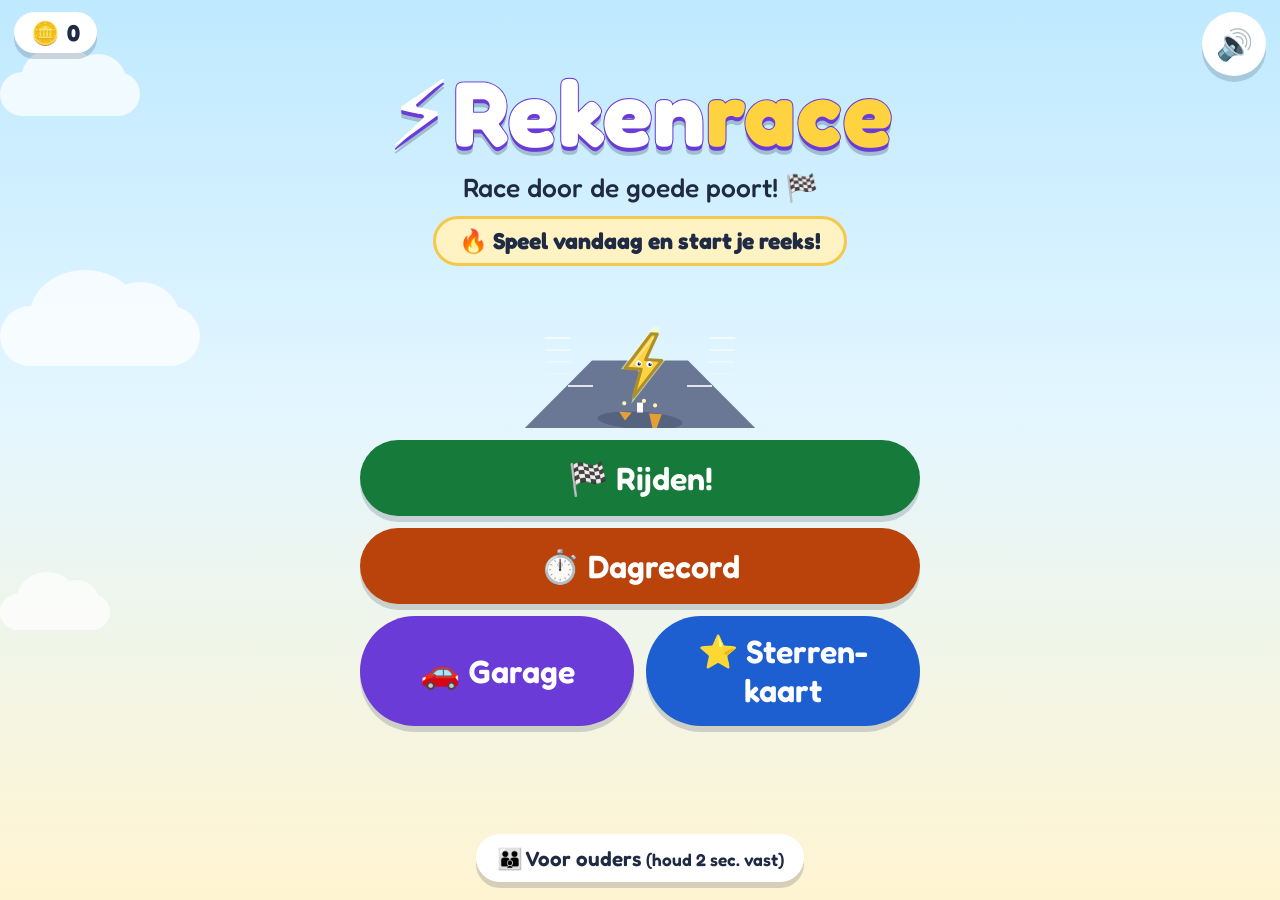
==== commit e5fc7857: "Installeerbaar als app: icoon, manifest en offline" ====
--- a/index.html
+++ b/index.html
@@ -8,7 +8,11 @@
 <meta name="apple-mobile-web-app-capable" content="yes">
 <meta name="description" content="Rekenrace: race door de goede poort! Hoofdrekenen voor groep 5: plus en min tot 100 en de tafels.">
 <title>Rekenrace – hoofdrekenen met vaart!</title>
-<link rel="icon" href="data:image/svg+xml,%3Csvg xmlns='http://www.w3.org/2000/svg' viewBox='0 0 100 100'%3E%3Ctext y='.9em' font-size='90'%3E%E2%9A%A1%3C/text%3E%3C/svg%3E">
+<link rel="icon" type="image/png" sizes="48x48" href="icons/favicon-48.png">
+<link rel="manifest" href="manifest.webmanifest">
+<link rel="apple-touch-icon" href="icons/apple-touch-icon.png">
+<meta name="apple-mobile-web-app-status-bar-style" content="black-translucent">
+<meta name="apple-mobile-web-app-title" content="Rekenrace">
 <link rel="preconnect" href="https://fonts.googleapis.com">
 <link rel="preconnect" href="https://fonts.gstatic.com" crossorigin>
 <link href="https://fonts.googleapis.com/css2?family=Fredoka:wght@400;500;600;700&display=swap" rel="stylesheet">
@@ -232,6 +236,89 @@
   #hudRight .pill{font-size:1.15em}
 }
 </style>
+<script>
+/* App-modus (PWA): service worker, installatietip en voortgang-brug voor iPad/iPhone. Raakt de spellogica niet. */
+(function(){
+  var ID='rekenrace', PREFIX='rekenrace_', TIPKEY='pwa_tip_'+ID, CK='pwa_'+ID+'_save';
+  var standalone=false;
+  try{standalone=navigator.standalone===true||matchMedia('(display-mode: standalone)').matches||matchMedia('(display-mode: fullscreen)').matches;}catch(e){}
+  var ua=navigator.userAgent||'', isIOS=/iPad|iPhone|iPod/.test(ua)||(/Macintosh/.test(ua)&&navigator.maxTouchPoints>1), isAndroid=/Android/i.test(ua);
+  var path=location.pathname.replace(/[^\/]*$/,'')||'/';
+  /* Voortgang-brug: iOS kopieert bij 'Zet op beginscherm' alleen cookies (geen localStorage) naar de app.
+     In de Safari-tab bewaren we daarom een kopie van de opslag in een cookie (alleen voor dit spelpad);
+     de app neemt die eenmalig over als hij nog leeg is. Op Android delen tab en app de opslag al. */
+  var MAX=3800, DROP=["facts", "daily"];
+  function own(){var o={},n=0;try{for(var i=0;i<localStorage.length;i++){var k=localStorage.key(i);if(k&&k.indexOf(PREFIX)===0){try{o[k]=JSON.parse(localStorage.getItem(k));n++;}catch(e){}}}}catch(e){}return n?o:null;}
+  function readCookie(){var m=document.cookie.match(new RegExp('(?:^|; )'+CK+'=([^;]*)'));return m?m[1]:null;}
+  function setCookie(v,age){try{document.cookie=CK+'='+v+'; Path='+path+'; Max-Age='+age+'; SameSite=Lax'+(location.protocol==='https:'?'; Secure':'');}catch(e){}}
+  function apply(d){for(var k in d){if(k.indexOf(PREFIX)===0)localStorage.setItem(k,JSON.stringify(d[k]));}}
+  function b64(buf){var s='',a=new Uint8Array(buf);for(var i=0;i<a.length;i++)s+=String.fromCharCode(a[i]);return btoa(s).replace(/\+/g,'-').replace(/\//g,'_').replace(/=+$/,'');}
+  function unb64(s){var t=atob(s.replace(/-/g,'+').replace(/_/g,'/')),a=new Uint8Array(t.length);for(var i=0;i<t.length;i++)a[i]=t.charCodeAt(i);return a;}
+  function z(str){return new Response(new Blob([str]).stream().pipeThrough(new CompressionStream('deflate-raw'))).arrayBuffer().then(b64);}
+  function unz(s){return new Response(new Blob([unb64(s)]).stream().pipeThrough(new DecompressionStream('deflate-raw'))).text();}
+  function slim(o){var c=JSON.parse(JSON.stringify(o)),hit=false;for(var k in c){var v=c[k];if(v&&typeof v==='object')DROP.forEach(function(p){if(p in v){delete v[p];hit=true;}});}return hit?c:null;}
+  function pack(o,json){
+    var v='j'+encodeURIComponent(json); if(v.length<=MAX)return Promise.resolve(v);
+    var s=slim(o);
+    if(typeof CompressionStream==='undefined'){if(!s)return Promise.resolve(null);v='j'+encodeURIComponent(JSON.stringify(s));return Promise.resolve(v.length<=MAX?v:null);}
+    return z(json).then(function(c){if(c.length<MAX)return 'z'+c;if(!s)return null;return z(JSON.stringify(s)).then(function(c2){return c2.length<MAX?'z'+c2:null;});});
+  }
+  try{
+    if(standalone){
+      var c=readCookie();
+      if(c&&!own()){
+        if(c.charAt(0)==='j'){apply(JSON.parse(decodeURIComponent(c.slice(1))));setCookie('',0);}
+        else if(c.charAt(0)==='z'&&typeof DecompressionStream!=='undefined'&&!sessionStorage.getItem(CK)){
+          sessionStorage.setItem(CK,'1');
+          unz(c.slice(1)).then(function(t){apply(JSON.parse(t));setCookie('',0);location.reload();}).catch(function(){});
+        }
+      }else if(c)setCookie('',0);
+    }else{
+      var last=readCookie(),lastJson=null,busy=false;
+      var sync=function(){var o=own();if(!o||busy)return;var json=JSON.stringify(o);if(json===lastJson)return;busy=true;
+        pack(o,json).then(function(v){if(v){if(v!==last){setCookie(v,31536000);last=v;}}else if(last){setCookie('',0);last=null;}lastJson=json;})
+          .catch(function(){}).then(function(){busy=false;});};
+      sync();setInterval(sync,5000);
+      addEventListener('pagehide',sync);document.addEventListener('visibilitychange',sync);
+    }
+  }catch(e){}
+  /* Service worker voor offline spelen (relatief pad, scope ./) */
+  if('serviceWorker' in navigator&&(location.protocol==='https:'||location.hostname==='localhost'||location.hostname==='127.0.0.1')){
+    addEventListener('load',function(){navigator.serviceWorker.register('sw.js',{scope:'./'}).catch(function(){});});
+  }
+  /* Installatietip: alleen in een gewone browsertab op iPad/iPhone/Android, nooit in de app zelf */
+  if(standalone)return;
+  var tip;try{tip=JSON.parse(localStorage.getItem(TIPKEY)||'{}')||{};}catch(e){tip={};}
+  function saveTip(){try{localStorage.setItem(TIPKEY,JSON.stringify(tip));}catch(e){}}
+  addEventListener('appinstalled',function(){tip.off=1;saveTip();hide();});
+  if(tip.off||(tip.n||0)>=3||!(isIOS||isAndroid))return;
+  var deferred=null,el=null;
+  addEventListener('beforeinstallprompt',function(e){e.preventDefault();deferred=e;var b=el&&el.querySelector('.pwa-tip-go');if(b)b.style.display='';});
+  function hide(){if(el){el.remove();el=null;}document.removeEventListener('pointerdown',outside,true);}
+  function outside(e){if(el&&!el.contains(e.target))hide();}
+  function show(){
+    if(el||!document.body)return;
+    tip.n=(tip.n||0)+1;saveTip();
+    var st=document.createElement('style');
+    st.textContent='.pwa-tip{position:fixed;left:50%;transform:translateX(-50%);bottom:calc(10px + env(safe-area-inset-bottom));z-index:9999;width:max-content;max-width:min(92vw,520px);display:flex;align-items:center;gap:10px;background:#fff;color:#1f2a44;border-radius:18px;padding:9px 10px 9px 14px;box-shadow:0 4px 0 rgba(31,42,68,.18),0 6px 18px rgba(31,42,68,.18);font:500 15px/1.3 Fredoka,"Baloo 2",Nunito,system-ui,sans-serif;text-align:left;touch-action:manipulation;animation:pwaTipIn .35s ease-out}'+
+      '.pwa-tip b{font-weight:700}.pwa-tip small{display:block;font-size:13px;color:#3b4767;margin-top:2px}'+
+      '.pwa-tip button{font:inherit;border:none;cursor:pointer;touch-action:manipulation;border-radius:999px}'+
+      '.pwa-tip .pwa-tip-go{background:#157a3a;color:#fff;font-weight:700;padding:6px 12px}'+
+      '.pwa-tip .pwa-tip-x{background:#eef3f8;color:#1f2a44;width:32px;height:32px;flex:none;font-size:18px;line-height:32px;padding:0}'+
+      '@keyframes pwaTipIn{from{opacity:0;transform:translate(-50%,12px)}to{opacity:1;transform:translate(-50%,0)}}';
+    document.head.appendChild(st);
+    el=document.createElement('div');el.className='pwa-tip';el.setAttribute('role','note');
+    var how=isIOS?'Tik in Safari op <b>Deel</b> (vierkantje met pijl) en kies <b>‘Zet op beginscherm’</b>.':'Tik in Chrome op <b>⋮</b> en kies <b>‘App installeren’</b> of <b>‘Toevoegen aan startscherm’</b>.';
+    el.innerHTML='<span aria-hidden="true" style="font-size:22px">📲</span><span><b>Tip:</b> zet dit spel op je beginscherm voor een echte app!<small>'+how+'</small></span>'+
+      '<button type="button" class="pwa-tip-go" style="display:'+(deferred?'':'none')+'">Installeren</button><button type="button" class="pwa-tip-x" aria-label="Tip sluiten">✕</button>';
+    el.querySelector('.pwa-tip-x').addEventListener('click',function(){tip.off=1;saveTip();hide();});
+    el.querySelector('.pwa-tip-go').addEventListener('click',function(){if(!deferred)return;deferred.prompt();deferred.userChoice.then(function(r){if(r&&r.outcome==='accepted'){tip.off=1;saveTip();}}).catch(function(){});deferred=null;hide();});
+    document.body.appendChild(el);
+    setTimeout(function(){document.addEventListener('pointerdown',outside,true);},0);
+  }
+  addEventListener('load',function(){setTimeout(show,1500);});
+})();
+</script>
 </head>
 <body>
 
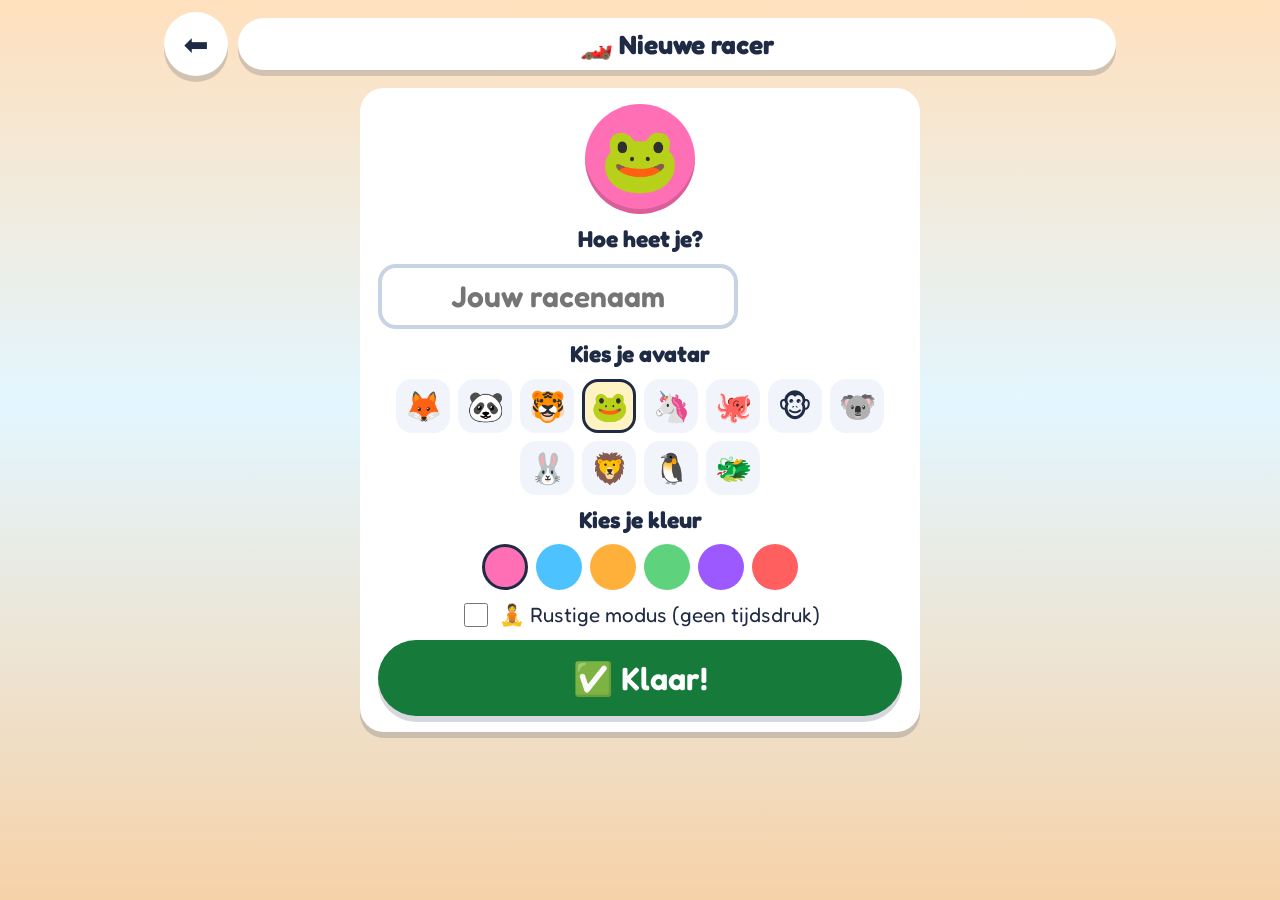
==== commit 9ca4ec45: "Rekenrace v2: 144 levels groep 1-8, vier seizoenen, instaptest, profielen, spookrace, verhaal, stick" ====
--- a/index.html
+++ b/index.html
@@ -6,16 +6,14 @@
 <meta name="theme-color" content="#4cc3ff">
 <meta name="mobile-web-app-capable" content="yes">
 <meta name="apple-mobile-web-app-capable" content="yes">
-<meta name="description" content="Rekenrace: race door de goede poort! Hoofdrekenen voor groep 5: plus en min tot 100 en de tafels.">
+<meta name="description" content="Rekenrace: race door de goede poort! Hoofdrekenen voor groep 1 t/m 8 in vier seizoenen, 144 levels, helemaal offline.">
 <title>Rekenrace – hoofdrekenen met vaart!</title>
 <link rel="icon" type="image/png" sizes="48x48" href="icons/favicon-48.png">
 <link rel="manifest" href="manifest.webmanifest">
 <link rel="apple-touch-icon" href="icons/apple-touch-icon.png">
+<link rel="preload" href="fonts/fredoka-latin.woff2" as="font" type="font/woff2" crossorigin>
 <meta name="apple-mobile-web-app-status-bar-style" content="black-translucent">
 <meta name="apple-mobile-web-app-title" content="Rekenrace">
-<link rel="preconnect" href="https://fonts.googleapis.com">
-<link rel="preconnect" href="https://fonts.gstatic.com" crossorigin>
-<link href="https://fonts.googleapis.com/css2?family=Fredoka:wght@400;500;600;700&display=swap" rel="stylesheet">
 <style>
 :root{
   --ink:#1f2a44; --ink2:#3b4767; --bg1:#bfe9ff; --bg2:#fff4d1;
@@ -235,6 +233,110 @@
   .iconbtn{width:64px;height:64px;font-size:30px}
   #hudRight .pill{font-size:1.15em}
 }
+
+@font-face{font-family:'Fredoka';font-style:normal;font-weight:300 700;font-display:swap;src:url(fonts/fredoka-latin.woff2) format('woff2')}
+body[data-season="0"]{--bg1:#c9f2d2;--bg2:#ffe3ef}
+body[data-season="1"]{--bg1:#bfe9ff;--bg2:#fff1c4}
+body[data-season="2"]{--bg1:#ffe0bd;--bg2:#f6d2a8}
+body[data-season="3"]{--bg1:#d6e9ff;--bg2:#efe6ff}
+.pav{display:inline-flex;align-items:center;justify-content:center;width:64px;height:64px;border-radius:50%;font-size:36px;box-shadow:inset 0 -5px 0 rgba(0,0,0,.15)}
+.pav.sm{width:34px;height:34px;font-size:20px;vertical-align:middle}
+.pav.big{width:110px;height:110px;font-size:64px}
+.plist{display:grid;grid-template-columns:repeat(auto-fill,minmax(150px,1fr));gap:12px;width:min(100%,700px)}
+.pcard{background:#fff;border-radius:var(--radius);box-shadow:var(--shadow);padding:14px 8px;display:flex;flex-direction:column;align-items:center;gap:6px;border:4px solid transparent;font-size:1em}
+.pcard.sel{border-color:#ff9f1c}.pcard .pn{font-weight:700}.pcard .ps{font-size:.8em;color:var(--ink2)}
+.pcard.new{background:#f4f7fc;border:3px dashed #9fb0cc}
+.pickgrid{display:flex;flex-wrap:wrap;gap:8px;justify-content:center}
+.pickgrid button{width:54px;height:54px;border-radius:16px;background:#f1f4fa;font-size:30px;border:3px solid transparent;padding:0}
+.pickgrid button.on{border-color:var(--ink);background:#fff3c4}
+#colPick button{border-radius:50%;width:46px;height:46px}
+#newName{font:inherit;font-size:1.3em;font-weight:600;text-align:center;border:4px solid #c9d3e6;border-radius:18px;padding:.3em .6em;width:min(100%,360px);user-select:text;-webkit-user-select:text}
+#newName:focus{outline:none;border-color:var(--blue)}
+.shake{animation:shake .35s}@keyframes shake{25%{transform:translateX(-8px)}75%{transform:translateX(8px)}}
+.check{display:flex;align-items:center;gap:8px;font-size:.9em;justify-content:center}.check input{width:24px;height:24px}
+.seasonbanner{background:#fff;border-radius:18px;padding:.4em .9em;box-shadow:var(--shadow);font-size:.9em;max-width:560px}
+.profpill{background:#fff;border-radius:999px;padding:.2em .8em .2em .25em;font-weight:700;box-shadow:var(--shadow);display:inline-flex;align-items:center;gap:.35em;font-size:.95em}
+#btnPlay small{display:block;font-size:.55em;font-weight:500;opacity:.95}
+#btnPlay{flex-direction:column;gap:0;line-height:1.15}
+/* seizoenskaart */
+.stabs{display:flex;gap:6px;width:100%;overflow-x:auto;padding:2px 2px 6px}
+.stabs button{flex:1;min-width:0;padding:0 4px;min-height:50px;border-radius:999px;background:#fff;font-weight:700;font-size:.9em;box-shadow:var(--shadow);border:3px solid transparent;white-space:nowrap}
+.stabs button.on{background:var(--sc);color:#fff;border-color:#fff}
+.stabs button.locked{opacity:.7}
+#mapBox{width:100%;border-radius:var(--radius);padding:10px;display:grid;gap:12px;background-size:cover;background-position:center}
+#mapBox[data-season="0"]{background-color:#bdf0c6}#mapBox[data-season="1"]{background-color:#ffe39b}#mapBox[data-season="2"]{background-color:#ffcf9a}#mapBox[data-season="3"]{background-color:#dbe8ff}
+.wsec{background:rgba(255,255,255,.88);border-radius:22px;padding:10px;box-shadow:var(--shadow)}
+.wsec.locked{opacity:.75}
+.whead{display:flex;align-items:center;gap:10px;text-align:left;margin-bottom:6px;line-height:1.15}
+.whead .wi{font-size:34px}
+.path{display:grid;grid-template-columns:repeat(9,1fr);gap:4px;align-items:center}
+.node{aspect-ratio:1;border-radius:50%;background:#4cc3ff;color:#fff;font-weight:700;display:flex;flex-direction:column;align-items:center;justify-content:center;padding:0;box-shadow:0 4px 0 rgba(31,42,68,.25);font-size:clamp(13px,3.6vw,22px)}
+.node:nth-child(even){transform:translateY(6px)}
+.node .nst{font-size:.45em;letter-spacing:-1px;color:#ffe48a;line-height:1}
+.node.done{background:#2fbf5b}.node.placed{background:#7fb5a0}
+.node.boss{background:#7a3bd6;transform:scale(1.12)}
+.node.locked{background:#b6bfce;color:#eef}
+.node.next{outline:4px solid #ff9f1c;animation:pulse 1.3s ease-in-out infinite}
+@keyframes pulse{50%{outline-color:#ffd23f;filter:brightness(1.1)}}
+.lockmsg{font-size:.9em}
+.mdcard{max-width:480px;width:100%;display:grid;gap:10px;text-align:center}
+.ghostsel{display:flex;flex-wrap:wrap;gap:6px;justify-content:center}
+.ghostsel button{min-height:46px;border-radius:14px;background:#f1f4fa;font-weight:700;padding:0 12px;border:3px solid transparent}
+.ghostsel button.on{border-color:var(--ink);background:#efe4ff}
+/* stickers */
+.stkgrid{display:grid;grid-template-columns:repeat(auto-fill,minmax(120px,1fr));gap:10px;width:100%}
+.stk{background:#f1f4fa;border-radius:20px;padding:10px 6px;display:flex;flex-direction:column;align-items:center;gap:2px;font-size:.85em;color:#7b8498;border:3px dashed #c9d3e6}
+.stk .si{font-size:40px;filter:grayscale(1);opacity:.6}
+.stk.got{background:#fff;color:var(--ink);border:3px solid #ffd23f;box-shadow:var(--shadow)}
+.stk.got .si{filter:none;opacity:1}
+.stk small{font-size:.8em}
+/* instaptest */
+.plcard{max-width:600px;width:100%;display:grid;gap:12px;text-align:center}
+#plQ{font-size:clamp(34px,9vw,64px);font-weight:700;line-height:1.1}
+#plQ.long{font-size:clamp(18px,4.8vw,28px);line-height:1.3}
+#plVis{width:100%;height:110px}
+.plopts{display:grid;grid-template-columns:repeat(3,1fr);gap:10px}
+.plopt{min-height:70px;font-size:1.3em;padding:.3em .4em;background:#fff;color:var(--ink);border:4px solid #c9d3e6}
+.plopt.right{background:#c8f3d4;border-color:#2fbf5b}.plopt.wrong{background:#ffd0d0;border-color:#ff6b6b}
+.ptrack{height:12px;background:#eef2f8;border-radius:999px;overflow:hidden}
+.ptrack div{height:100%;background:linear-gradient(90deg,#4cc3ff,#1d5fd1);transition:width .3s}
+#plTime{background:linear-gradient(90deg,#ffd23f,#ff9f1c);transition:none}
+/* rust + verhaal */
+#scrRest,#scrStory{background:#1f2a44}
+.fullcv{position:absolute;inset:0;width:100%;height:100%;display:block}
+.restui{position:absolute;left:0;right:0;bottom:max(16px,env(safe-area-inset-bottom));display:flex;flex-direction:column;align-items:center;gap:8px;padding:0 16px;z-index:2}
+.restui .card{max-width:520px;text-align:center}
+#restTitle{position:absolute;top:max(14px,env(safe-area-inset-top));left:0;right:0;text-align:center;color:#fff;font-weight:700;font-size:1.3em;text-shadow:0 3px 0 rgba(0,0,0,.3);z-index:2}
+#restBarT{width:min(80vw,420px);height:10px;background:rgba(255,255,255,.4);border-radius:999px;overflow:hidden}#restBar{height:100%;width:0;background:#fff}
+#storyTitle{position:absolute;top:max(10px,env(safe-area-inset-top));left:12px;right:70px;color:#fff;font-weight:700;text-shadow:0 2px 0 rgba(0,0,0,.4);z-index:2;text-align:left}
+#btnStorySkip{position:absolute;top:max(8px,env(safe-area-inset-top));right:10px;z-index:3;background:rgba(255,255,255,.85);border-radius:999px;padding:.3em .8em;font-weight:700;font-size:.85em;min-height:40px}
+.storyui{position:absolute;left:0;right:0;bottom:max(12px,env(safe-area-inset-bottom));display:flex;flex-direction:column;align-items:center;gap:8px;padding:0 12px;z-index:2}
+.bubble{position:relative;background:#fff;border:4px solid var(--ink);border-radius:26px;padding:10px 16px;max-width:620px;width:100%;text-align:left;font-size:1.05em;box-shadow:0 6px 0 rgba(0,0,0,.25);min-height:4.2em;animation:popin .3s cubic-bezier(.2,1.5,.4,1)}
+.bubble::after{content:"";position:absolute;top:-22px;width:0;height:0;border:14px solid transparent;border-bottom:22px solid var(--ink)}
+.bubble.l::after{left:22%}.bubble.r::after{right:22%}.bubble.narr::after{display:none}
+.bubble.narr{background:#fff7d6;font-style:italic;border-style:dashed}
+#bubbleWho{font-weight:700;color:var(--purple);font-size:.85em}
+.dots{display:flex;gap:6px}.dots i{width:10px;height:10px;border-radius:50%;background:rgba(255,255,255,.45)}.dots i.on{background:#fff}
+/* game extra */
+#sumVis{display:none;width:100%;height:clamp(60px,14vh,110px)}
+#sumText.long{white-space:normal;font-size:clamp(17px,4.6vw,30px);line-height:1.25;max-height:5.2em;overflow:hidden;letter-spacing:0}
+#pillGhost{display:none;background:#efe4ff}#pillGhost.ahead{background:#c8f3d4}
+#btnVoucher{position:absolute;left:max(10px,env(safe-area-inset-left));bottom:calc(14px + env(safe-area-inset-bottom));pointer-events:auto;background:#fff3c4;border-radius:20px;padding:.35em .7em;font-weight:700;box-shadow:var(--shadow);min-height:54px;font-size:.95em}
+#calmGo{position:absolute;right:max(10px,env(safe-area-inset-right));bottom:calc(14px + env(safe-area-inset-bottom));pointer-events:auto;display:none}
+#calmGo.show{display:inline-flex;animation:pulse 1.3s infinite}
+.oest{background:#efe4ff;border-radius:16px;padding:.5em .8em;font-size:.95em}
+.otopics{display:grid;gap:4px;font-size:.9em}
+.btn.red{background:#c0392b}
+@media (orientation:landscape) and (max-height:520px){
+  .path{gap:3px}.node{font-size:clamp(12px,3vh,18px)}#mapBox{grid-template-columns:1fr 1fr}
+  .bubble{font-size:.95em;min-height:0;padding:6px 12px}
+  #plQ{font-size:clamp(28px,9vh,48px)}.plopt{min-height:54px}
+}
+#sumText.mid{font-size:clamp(24px,7vw,46px);white-space:normal;line-height:1.15}
+#swipeHint{bottom:calc(84px + env(safe-area-inset-bottom))}
+.node{width:min(100%,62px);justify-self:center}
+.path{max-width:640px;margin:0 auto}
+
 </style>
 <script>
 /* App-modus (PWA): service worker, installatietip en voortgang-brug voor iPad/iPhone. Raakt de spellogica niet. */
@@ -256,7 +358,8 @@
   function unb64(s){var t=atob(s.replace(/-/g,'+').replace(/_/g,'/')),a=new Uint8Array(t.length);for(var i=0;i<t.length;i++)a[i]=t.charCodeAt(i);return a;}
   function z(str){return new Response(new Blob([str]).stream().pipeThrough(new CompressionStream('deflate-raw'))).arrayBuffer().then(b64);}
   function unz(s){return new Response(new Blob([unb64(s)]).stream().pipeThrough(new DecompressionStream('deflate-raw'))).text();}
-  function slim(o){var c=JSON.parse(JSON.stringify(o)),hit=false;for(var k in c){var v=c[k];if(v&&typeof v==='object')DROP.forEach(function(p){if(p in v){delete v[p];hit=true;}});}return hit?c:null;}
+  function strip(v){var hit=false;if(v&&typeof v==='object'){DROP.forEach(function(p){if(p in v){delete v[p];hit=true;}});if(v.profiles)for(var id in v.profiles){var q=v.profiles[id];DROP.forEach(function(p){if(q&&p in q){delete q[p];hit=true;}});if(q&&q.lv)for(var l in q.lv){if(q.lv[l]&&q.lv[l].ghost){delete q.lv[l].ghost;hit=true;}}}}return hit;}
+  function slim(o){var c=JSON.parse(JSON.stringify(o)),hit=false;for(var k in c){if(strip(c[k]))hit=true;}return hit?c:null;}
   function pack(o,json){
     var v='j'+encodeURIComponent(json); if(v.length<=MAX)return Promise.resolve(v);
     var s=slim(o);
@@ -318,11 +421,10 @@
   }
   addEventListener('load',function(){setTimeout(show,1500);});
 })();
+
 </script>
 </head>
 <body>
-
-<!-- ============ GAME ============ -->
 <div id="game" aria-label="Racebaan">
   <canvas id="cv"></canvas>
   <div id="hud">
@@ -330,14 +432,16 @@
       <button id="btnPause" class="iconbtn" aria-label="Pauze">⏸️</button>
       <div id="sumCard">
         <div id="sumGold">⭐ Gouden som: dubbele munten! ⭐</div>
+        <canvas id="sumVis"></canvas>
         <div id="sumText">&nbsp;</div>
         <div id="hudBar"><div id="progTrack"><div id="progFill"></div></div><span id="progText">0/20</span></div>
-        <div id="bossRow"><span>👹 Eindbaas</span><div id="bossTrack"><div id="bossFill"></div></div></div>
+        <div id="bossRow"><span>👹 <span id="bossName">Eindbaas</span></span><div id="bossTrack"><div id="bossFill"></div></div></div>
       </div>
       <div id="hudRight">
         <div class="pill" id="pillScore"><span>🏆</span><b id="hudScore">0</b></div>
         <div class="pill"><span>🪙</span><b id="hudCoins">0</b></div>
         <div class="pill" id="pillStreak"><span>🔥</span><b id="hudStreak">0</b></div>
+        <div class="pill" id="pillGhost">👻</div>
       </div>
     </div>
     <div id="toast"></div>
@@ -345,55 +449,101 @@
     <div id="tipCard" aria-live="polite"><div id="tipHead">Bijna!</div><div id="tipSum"></div><div id="tipText"></div></div>
     <div id="countBig"></div>
     <div id="swipeHint">👆 Veeg ← → om te sturen · ↑ turbo</div>
+    <button id="btnVoucher" aria-label="Sla deze som over">🎟️ Overslaan <b id="vCount">0</b></button>
+    <button id="calmGo" class="btn green">🚀 Klaar? Rijden!</button>
   </div>
 </div>
 
-<!-- ============ MENU ============ -->
-<div id="scrMenu" class="overlay sky show">
+<!-- PROFIELEN -->
+<div id="scrProfiles" class="overlay sky">
+  <div class="topright"><button class="iconbtn mutebtn" aria-label="Geluid aan/uit">🔊</button></div>
+  <div class="wrap">
+    <h1 class="logo"><span class="bolt">⚡</span>Reken<span class="r2">race</span></h1>
+    <p class="tagline">Wie gaat er racen?</p>
+    <div class="plist" id="profList"></div>
+  </div>
+</div>
+<div id="scrNew" class="overlay sky">
+  <div class="wrap">
+    <div class="topbar"><button class="iconbtn" data-go="scrProfiles" aria-label="Terug">⬅️</button><div class="title">🏎️ Nieuwe racer</div></div>
+    <div class="card modalcard">
+      <div id="newPreview"></div>
+      <label for="newName"><b>Hoe heet je?</b></label>
+      <input id="newName" maxlength="14" autocomplete="off" placeholder="Jouw racenaam">
+      <b>Kies je avatar</b><div class="pickgrid" id="avPick"></div>
+      <b>Kies je kleur</b><div class="pickgrid" id="colPick"></div>
+      <label class="check"><input type="checkbox" id="newCalm"> 🧘 Rustige modus (geen tijdsdruk)</label>
+      <button class="btn big green" id="btnNewGo">✅ Klaar!</button>
+    </div>
+  </div>
+</div>
+
+<!-- MENU -->
+<div id="scrMenu" class="overlay sky">
   <div class="clouds" aria-hidden="true">
     <div class="cloud" style="width:140px;height:44px;top:8%;animation-duration:70s;animation-delay:-20s"></div>
     <div class="cloud" style="width:200px;height:60px;top:34%;animation-duration:95s;animation-delay:-60s"></div>
     <div class="cloud" style="width:110px;height:36px;top:66%;animation-duration:80s;animation-delay:-5s"></div>
   </div>
-  <div class="topleft"><span class="pill" aria-label="Munten">🪙 <b class="coinTxt">0</b></span></div>
-  <div class="topright"><button class="iconbtn mutebtn" aria-label="Geluid aan/uit">🔊</button></div>
+  <div class="topleft"><button class="profpill" id="btnSwitch" aria-label="Wissel van racer"><span id="menuProf"></span></button></div>
+  <div class="topright"><span class="pill" aria-label="Bonnen">🎟️ <b id="menuV">0</b></span><span class="pill" aria-label="Munten">🪙 <b class="coinTxt">0</b></span><button class="iconbtn mutebtn" aria-label="Geluid aan/uit">🔊</button></div>
   <div class="wrap">
     <h1 class="logo"><span class="bolt">⚡</span>Reken<span class="r2">race</span></h1>
-    <p class="tagline">Race door de goede poort! 🏁</p>
-    <div class="streakbadge" id="menuStreak">🔥 Speel vandaag en start je reeks!</div>
+    <div class="seasonbanner" id="menuSeason"></div>
+    <div class="streakbadge" id="menuStreak">🔥</div>
     <canvas id="menuCar" width="480" height="300" aria-hidden="true"></canvas>
     <div class="menugrid">
       <button class="btn big green span2" id="btnPlay">🏁 Rijden!</button>
-      <button class="btn big orange span2" id="btnDag">⏱️ Dagrecord</button>
-      <button class="btn big purple" id="btnGarage">🚗 Garage</button>
-      <button class="btn big" id="btnKaart">⭐ Sterren&shy;kaart</button>
+      <button class="btn big purple" id="btnMap">🗺️ Kaart</button>
+      <button class="btn big orange" id="btnDag">⏱️ Dagrecord</button>
+      <button class="btn" id="btnGarage">🚗 Garage</button>
+      <button class="btn" id="btnStickers">🏷️ Stickers</button>
+      <button class="btn" id="btnKaart">⭐ Sterren&shy;kaart</button>
+      <button class="btn" id="btnStory">📖 Verhaal</button>
     </div>
     <button id="btnParent" class="btn small parent-gate" aria-label="Voor ouders: houd 2 seconden ingedrukt"><span class="fill"></span><span>👪 Voor ouders <small>(houd 2 sec. vast)</small></span></button>
   </div>
 </div>
 
-<!-- ============ MAP ============ -->
+<!-- KAART -->
 <div id="scrMap" class="overlay sky">
   <div class="wrap">
-    <div class="topbar"><button class="iconbtn" data-go="scrMenu" aria-label="Terug">⬅️</button><div class="title">🗺️ Kies een wereld</div><span class="pill starcount">⭐ <b id="mapStars">0</b></span></div>
-    <div class="worlds" id="worldList"></div>
-    <p class="small-note">Verdien sterren om nieuwe werelden te openen. Elke rit heeft ongeveer 20 sommen.</p>
+    <div class="topbar"><button class="iconbtn" data-go="scrMenu" aria-label="Terug">⬅️</button><div class="title">🗺️ De Gestolen Seizoenen</div><span class="pill">⭐ <b id="mapStars">0</b></span><span class="pill">🎟️ <b id="mapV">0</b></span></div>
+    <div class="stabs" id="seasonTabs"></div>
+    <div id="mapBox"></div>
   </div>
 </div>
-
-<!-- ============ GARAGE ============ -->
+<div id="mdLevel" class="overlay dim">
+  <div class="card mdcard">
+    <h2 id="lvTitle" style="margin:0;font-size:1.25em"></h2>
+    <div class="chips" id="lvSkills"></div>
+    <div class="small-note" id="lvInfo"></div>
+    <b>👻 Spookrace</b>
+    <div class="ghostsel" id="lvGhost"></div>
+    <div class="btnrow"><button class="btn big green" id="btnLvGo">🏁 Start</button><button class="btn white" id="btnLvClose">Terug</button></div>
+  </div>
+</div>
+
+<!-- GARAGE -->
 <div id="scrGarage" class="overlay sky">
   <div class="wrap">
     <div class="topbar"><button class="iconbtn" data-go="scrMenu" aria-label="Terug">⬅️</button><div class="title">🚗 Garage</div><span class="pill">🪙 <b class="coinTxt">0</b></span></div>
-    <h2 class="sect">Voertuigen</h2>
-    <div class="vgrid" id="vehList"></div>
-    <h2 class="sect">Kleuren</h2>
+    <div id="vehList" style="width:100%"></div>
+    <h2 class="sect">🎨 Kleuren</h2>
     <div class="cgrid" id="colList"></div>
-    <p class="small-note">Munten verdien je met goede antwoorden. Gouden poorten geven dubbele munten!</p>
+    <p class="small-note">Munten verdien je met goede antwoorden. In het seizoen van nu krijg je een bonusmunt! Eindbazen geven een speciaal voertuig.</p>
   </div>
 </div>
 
-<!-- ============ STERRENKAART ============ -->
+<!-- STICKERS -->
+<div id="scrStickers" class="overlay sky">
+  <div class="wrap">
+    <div class="topbar"><button class="iconbtn" data-go="scrMenu" aria-label="Terug">⬅️</button><div class="title">🏷️ Stickerboek</div><span class="pill" id="stkCount"></span></div>
+    <div class="stkgrid" id="stkGrid"></div>
+  </div>
+</div>
+
+<!-- STERRENKAART -->
 <div id="scrKaart" class="overlay sky">
   <div class="wrap">
     <div class="topbar"><button class="iconbtn" data-go="scrMenu" aria-label="Terug">⬅️</button><div class="title">⭐ Sterrenkaart</div></div>
@@ -403,14 +553,11 @@
       <div id="cellInfo">Tik op een vakje!</div>
       <div class="legend"><span><i class="m0"></i>nog niet geoefend</span><span><i class="m1"></i>lastig</span><span><i class="m2"></i>bijna</span><span><i class="m3"></i>kan ik!</span></div>
     </div>
-    <div class="card kcard">
-      <h2>➕➖ Plus en min</h2>
-      <div class="bars" id="pmBars"></div>
-    </div>
+    <div class="card kcard"><h2>📚 Onderwerpen</h2><div class="bars" id="pmBars"></div></div>
   </div>
 </div>
 
-<!-- ============ END (world) ============ -->
+<!-- EINDE LEVEL -->
 <div id="scrEnd" class="overlay sky">
   <div class="wrap">
     <h1 class="win-title" id="endTitle">Finish! 🏁</h1>
@@ -420,19 +567,18 @@
       <div id="endMsg" style="font-weight:600"></div>
       <div class="statrow" id="endStats"></div>
       <div id="endBanners" style="display:grid;gap:8px"></div>
-      <h2 style="font-size:1.1em">⭐ Jouw sterrenkaart van deze rit</h2>
       <div class="chips" id="endChips"></div>
       <div class="small-note">Groen = meteen goed · Oranje = verbeterd · Rood = nog oefenen</div>
       <div class="btnrow">
-        <button class="btn green" id="btnAgain">🔁 Nog een keer</button>
-        <button class="btn purple" data-go="scrMap">🗺️ Wereldkaart</button>
-        <button class="btn" data-go="scrKaart">⭐ Sterrenkaart</button>
+        <button class="btn big green" id="btnNext">➡️ Volgende level</button>
+        <button class="btn" id="btnAgain">🔁 Nog een keer</button>
+        <button class="btn purple" data-go="scrMap">🗺️ Kaart</button>
       </div>
     </div>
   </div>
 </div>
 
-<!-- ============ DAGRECORD intro ============ -->
+<!-- DAGRECORD -->
 <div id="scrDag" class="overlay sky">
   <div class="wrap">
     <div class="topbar"><button class="iconbtn" data-go="scrMenu" aria-label="Terug">⬅️</button><div class="title">⏱️ Dagrecord</div></div>
@@ -446,8 +592,6 @@
     </div>
   </div>
 </div>
-
-<!-- ============ DAGRECORD result ============ -->
 <div id="scrDagEnd" class="overlay sky">
   <div class="wrap">
     <h1 class="win-title" id="dagEndTitle" style="-webkit-text-stroke-color:var(--orange);text-shadow:0 5px 0 var(--orange)">Tijd! ⏱️</h1>
@@ -459,309 +603,203 @@
       <div class="recs"><div class="rec">Record vandaag<b id="dagToday2">–</b></div><div class="rec">Record ooit<b id="dagAll2">–</b></div></div>
       <div id="dagStreak2" class="banner"></div>
       <div class="week" id="dagWeek2"></div>
-      <div class="btnrow">
-        <button class="btn orange" id="btnDagAgain">🔁 Nog een minuut</button>
-        <button class="btn purple" data-go="scrMenu">🏠 Menu</button>
-      </div>
+      <div class="btnrow"><button class="btn orange" id="btnDagAgain">🔁 Nog een minuut</button><button class="btn purple" data-go="scrMenu">🏠 Menu</button></div>
     </div>
   </div>
 </div>
 
-<!-- ============ PAUSE ============ -->
+<!-- INSTAPTEST -->
+<div id="scrPlace" class="overlay sky">
+  <div class="wrap">
+    <div class="topbar"><div class="title">🧭 Instaptest</div></div>
+    <div class="card plcard" id="plIntro">
+      <h2 style="margin:0">Hoi <span id="plName"></span>! 👋</h2>
+      <p style="margin:0">Opa Tandwiel wil weten waar jij het beste kunt beginnen. Je krijgt <b>12 sommen</b> (ongeveer 2 minuten). Tik op het goede antwoord. Weet je het niet? Gok maar, dat is helemaal oké!</p>
+      <div class="btnrow"><button class="btn big green" id="btnPlStart">🧭 Start de test</button><button class="btn white" id="btnPlSkip">Overslaan – begin bij Lente level 1</button></div>
+    </div>
+    <div class="card plcard" id="plRun" style="display:none">
+      <div class="small-note" id="plCount"></div>
+      <div class="ptrack"><div id="plProg"></div></div>
+      <canvas id="plVis"></canvas>
+      <div id="plQ"></div>
+      <div class="plopts" id="plOpts"></div>
+      <div class="ptrack" aria-hidden="true"><div id="plTime"></div></div>
+    </div>
+    <div class="card plcard" id="plDone" style="display:none">
+      <h2 style="margin:0">Klaar! 🎉</h2>
+      <div id="plResult" style="font-size:1.3em"></div>
+      <p class="small-note" style="margin:0">De levels daarvoor staan alvast open. Je kunt ze altijd nog spelen voor sterren.</p>
+      <button class="btn big green" id="btnPlDone">🏁 Op naar de race!</button>
+    </div>
+  </div>
+</div>
+
+<!-- RUSTMOMENT -->
+<div id="scrRest" class="overlay">
+  <canvas id="restCv" class="fullcv"></canvas>
+  <div id="restTitle"></div>
+  <div class="restui"><div class="card" id="restText"></div><div id="restBarT"><div id="restBar"></div></div><button class="btn small white" id="btnRestSkip">Verder ▶</button></div>
+</div>
+
+<!-- VERHAAL -->
+<div id="scrStory" class="overlay">
+  <canvas id="storyCv" class="fullcv"></canvas>
+  <div id="storyTitle"></div>
+  <button id="btnStorySkip">Overslaan ⏭</button>
+  <div class="storyui">
+    <div id="bubble" class="bubble narr"><div id="bubbleWho"></div><div id="bubbleText"></div></div>
+    <div class="dots" id="storyDots"></div>
+    <button class="btn green" id="btnStoryNext">Verder ▶</button>
+  </div>
+</div>
+
+<!-- PAUZE -->
 <div id="mdPause" class="overlay dim">
   <div class="card modalcard" style="max-width:420px">
     <h2>⏸️ Pauze</h2>
     <button class="btn big green" id="btnResume">▶️ Verder rijden</button>
+    <button class="btn white" id="btnCalm">🧘 Rustige modus</button>
     <button class="btn white mutebtn2" id="btnMute2">🔊 Geluid aan</button>
     <button class="btn orange" id="btnQuit">🏠 Stoppen</button>
   </div>
 </div>
 
-<!-- ============ PARENTS ============ -->
+<!-- OUDERS -->
 <div id="mdOuders" class="overlay dim">
   <div class="card ocard">
     <h2>👪 Voor ouders</h2>
-    <div><h3>🗺️ Werelden</h3>
-      <p>Normaal gaan werelden open met sterren. Hier kun je alles meteen openzetten.</p>
-      <div class="seg" id="segUnlock" style="margin-top:6px"><button data-v="0">Met sterren</button><button data-v="1">Alles open</button></div></div>
-    <div><h3>🎯 Focus op tafels</h3>
-      <p>Gekozen tafels komen vaker voor (in alle tafel-werelden, Mix en Dagrecord). Niets gekozen = normaal.</p>
+    <div style="text-align:center;font-weight:700" id="oudName"></div>
+    <div><h3>📈 Niveau</h3><div class="oest" id="oudEst"></div></div>
+    <div><h3>🔎 Onderwerpen</h3><div class="otopics" id="oudTopics"></div></div>
+    <div><h3>🧩 Lastige sommen</h3><div class="chips" style="justify-content:flex-start" id="oudHard"></div></div>
+    <div><h3>📊 Overzicht</h3><p id="ouderStats"></p></div>
+    <div><h3>🧘 Rustige modus</h3><p>Geen tijdsdruk: de poort wacht tot je kiest en op ‘Rijden’ tikt.</p>
+      <div class="seg" id="segCalm" style="margin-top:6px"><button data-v="0">Uit</button><button data-v="1">Aan</button></div></div>
+    <div><h3>🏎️ Tempo</h3><p>Het spel past de snelheid zelf aan. Hiermee zet je alles iets rustiger of pittiger.</p>
+      <div class="seg" id="segPace" style="margin-top:6px"><button data-v="rustig">🐢 Rustig</button><button data-v="normaal">🙂 Normaal</button><button data-v="pittig">🐆 Pittig</button></div></div>
+    <div><h3>🗺️ Levels</h3><p>Normaal gaan levels één voor één open. Hier kun je alles meteen openzetten.</p>
+      <div class="seg" id="segUnlock" style="margin-top:6px"><button data-v="0">Stap voor stap</button><button data-v="1">Alles open</button></div></div>
+    <div><h3>🎯 Focus op tafels</h3><p>Gekozen tafels komen vaker voor. Niets gekozen = normaal.</p>
       <div class="tablechips" id="focusChips" style="margin-top:6px"></div></div>
-    <div><h3>🏎️ Tempo</h3>
-      <p>Het spel past de snelheid zelf aan. Hiermee zet je alles iets rustiger of pittiger.</p>
-      <div class="seg" id="segPace" style="margin-top:6px"><button data-v="rustig">🐢 Rustig</button><button data-v="normaal">🙂 Normaal</button><button data-v="pittig">🐆 Pittig</button></div></div>
-    <div><h3>📊 Overzicht</h3><p id="ouderStats"></p></div>
-    <div><h3>🧽 Opnieuw beginnen</h3>
-      <p>Wist alle sterren, munten, voertuigen, records en de sterrenkaart.</p>
-      <button class="btn small orange" id="btnReset" style="margin-top:6px">Voortgang wissen</button></div>
+    <div><h3>🧭 Instaptest</h3><p>Opnieuw doen kan altijd; behaalde voortgang blijft staan.</p><button class="btn small" id="btnRedoPlace" style="margin-top:6px">Instaptest opnieuw doen</button></div>
+    <div><h3>🧽 Profiel</h3><div class="btnrow" style="justify-content:flex-start;margin-top:6px"><button class="btn small orange" id="btnReset">Voortgang wissen</button><button class="btn small red" id="btnDelProf">Profiel verwijderen</button></div></div>
     <button class="btn green" id="btnOudersClose">✅ Klaar</button>
   </div>
 </div>
 <script>
-'use strict';
-/* =========================================================
-   Rekenrace – hoofdrekenspel voor groep 5
-   ========================================================= */
+"use strict";
+/* ---- engine/util.js ---- */
+/* ===== util ===== */
 const Q = new URLSearchParams(location.search);
-const SNEL = Math.max(0.2, Math.min(20, parseFloat(Q.get('snel')) || 1));   // test: speeds everything up
-const DUUR = Math.max(3, Math.min(600, parseFloat(Q.get('duur')) || 60));    // test: dagrecord length (s)
+const SNEL = Math.max(0.2, Math.min(20, parseFloat(Q.get('snel')) || 1));   // test: alles sneller
+const DUUR = Math.max(3, Math.min(600, parseFloat(Q.get('duur')) || 60));    // test: dagrecord-lengte (s)
 const $ = s => document.querySelector(s);
 const $$ = s => Array.from(document.querySelectorAll(s));
 const clamp = (v, a, b) => v < a ? a : v > b ? b : v;
 const rnd = (a, b) => a + Math.random() * (b - a);
+const ri = (a, b) => a + Math.floor(Math.random() * (b - a + 1));      // geheel getal a..b
 const pickOne = arr => arr[Math.floor(Math.random() * arr.length)];
+const range = (a, b, s = 1) => { const o = []; for (let i = a; i <= b; i += s) o.push(i); return o; };
 function shuffle(a) { for (let i = a.length - 1; i > 0; i--) { const j = Math.floor(Math.random() * (i + 1)); [a[i], a[j]] = [a[j], a[i]]; } return a; }
-
-/* ---------------- save data ---------------- */
-const LS_KEY = 'rekenrace_v1';
-function defaultSave() {
-  return { v: 1, coins: 0, owned: { veh: ['bliksem'], col: ['geel', 'rood'] }, veh: 'bliksem', col: 'geel',
-    facts: {}, worlds: {}, unlockAll: false, focus: [], muted: false, pace: 'normaal',
-    daily: {}, allTime: 0, allTimeDate: null, days: [], rides: 0, seenHint: 0 };
-}
-function load() {
-  try {
-    const raw = localStorage.getItem(LS_KEY);
-    if (raw) {
-      const o = JSON.parse(raw), d = defaultSave();
-      const s = Object.assign(d, o);
-      s.owned = { veh: Array.from(new Set(['bliksem'].concat((o.owned && o.owned.veh) || []))), col: Array.from(new Set(['geel', 'rood'].concat((o.owned && o.owned.col) || []))) };
-      return s;
-    }
-  } catch (e) { }
-  return defaultSave();
-}
-let S = load();
-function save() { try { localStorage.setItem(LS_KEY, JSON.stringify(S)); } catch (e) { } }
-
-function dayKey(d) { d = d || new Date(); return d.getFullYear() + '-' + String(d.getMonth() + 1).padStart(2, '0') + '-' + String(d.getDate()).padStart(2, '0'); }
-function markPracticed() { const k = dayKey(); if (!S.days.includes(k)) { S.days.push(k); S.days.sort(); if (S.days.length > 500) S.days = S.days.slice(-500); } }
-function dayStreak() {
-  const set = new Set(S.days); const d = new Date(); d.setHours(12, 0, 0, 0);
-  const today = set.has(dayKey(d)); if (!today) d.setDate(d.getDate() - 1);
-  let n = 0; while (set.has(dayKey(d))) { n++; d.setDate(d.getDate() - 1); }
-  return { n, today };
-}
-function streakText() {
-  const st = dayStreak();
-  if (st.today) return st.n >= 2 ? `🔥 ${st.n} dagen op rij!` : '🔥 Vandaag geoefend! Kom morgen terug voor 2 op rij.';
-  if (st.n >= 1) return `🔥 ${st.n} ${st.n === 1 ? 'dag' : 'dagen'} op rij – speel vandaag om je reeks te houden!`;
-  return '🔥 Speel vandaag en start je reeks!';
-}
-
-/* ---------------- facts & pools ---------------- */
-function parseKey(k) {
-  const m = /^(\d+)([x+\-])(\d+)$/.exec(k);
-  const a = +m[1], op = m[2], b = +m[3];
-  return { k, a, b, op, ans: op === 'x' ? a * b : op === '+' ? a + b : a - b };
-}
-const opSym = op => op === 'x' ? '×' : op === '+' ? '+' : '−';
-const sumText = f => `${f.a} ${opSym(f.op)} ${f.b}`;
-const range = (a, b) => { const o = []; for (let i = a; i <= b; i++) o.push(i); return o; };
-
-const CATS = {}, CAT_OF = {};
-function cat(id, name, keys) { CATS[id] = { id, name, keys }; keys.forEach(k => { CAT_OF[k] = id; }); }
-(function buildCats() {
-  let K;
-  K = []; for (const a of range(1, 9)) for (const b of range(1, 9)) if (a + b <= 10) K.push(a + '+' + b); cat('p10', 'Plus tot 10 (4 + 5)', K);
-  K = []; for (const a of range(2, 10)) for (const b of range(1, a - 1)) K.push(a + '-' + b); cat('m10', 'Min tot 10 (9 − 3)', K);
-  K = []; for (const a of range(10, 19)) for (const b of range(1, 9)) if (a % 10 + b <= 9) K.push(a + '+' + b); cat('p20', 'Plus tot 20 (13 + 4)', K);
-  K = []; for (const a of range(11, 19)) for (const b of range(1, 9)) if (a % 10 >= b) K.push(a + '-' + b); for (const a of range(11, 20)) K.push(a + '-10'); cat('m20', 'Min tot 20 (17 − 4)', K);
-  K = []; for (const a of range(2, 9)) for (const b of range(2, 9)) if (a + b > 10) K.push(a + '+' + b); cat('p20x', 'Plus over de 10 (8 + 7)', K);
-  K = []; for (const a of range(11, 20)) for (const b of range(2, 9)) if (a % 10 < b) K.push(a + '-' + b); cat('m20x', 'Min over de 10 (13 − 5)', K);
-  K = []; for (const a of range(1, 9)) for (const b of range(1, 9)) { if (a + b <= 10) K.push(a * 10 + '+' + b * 10); if (a > b) K.push(a * 10 + '-' + b * 10); }
-  for (const b of range(1, 9)) K.push('100-' + b * 10); cat('t', 'Tientallen (30 + 40)', K);
-  K = []; for (const a of range(21, 98)) if (a % 10) for (const b of range(1, 9)) if (a % 10 + b <= 9) K.push(a + '+' + b); cat('pe', 'Plus tot 100 (42 + 5)', K);
-  K = []; for (const a of range(21, 98)) if (a % 10) for (const b of range(2, 9)) if (a % 10 + b >= 10 && a + b <= 100) K.push(a + '+' + b); cat('pex', 'Plus over het tiental (47 + 8)', K);
-  K = []; for (const a of range(21, 99)) if (a % 10) for (const b of range(1, 9)) if (a % 10 >= b) K.push(a + '-' + b); cat('me', 'Min tot 100 (68 − 5)', K);
-  K = []; for (const a of range(21, 99)) for (const b of range(2, 9)) if (a % 10 < b) K.push(a + '-' + b); cat('mex', 'Min over het tiental (63 − 9)', K);
-  K = []; for (const a of range(11, 89)) if (a % 10) for (const t of range(1, 8)) if (a + t * 10 <= 99) K.push(a + '+' + t * 10);
-  for (const a of range(21, 99)) if (a % 10) for (const t of range(1, 8)) if (a - t * 10 >= 11) K.push(a + '-' + t * 10); cat('pt', 'Tientallen erbij/eraf (85 − 20)', K);
-  K = []; for (const i of range(1, 10)) for (const j of range(1, 10)) K.push(i + 'x' + j); cat('tafels', 'Tafels', K);
-})();
-const PM_CATS = ['p10', 'm10', 'p20', 'm20', 'p20x', 'm20x', 't', 'pe', 'pex', 'me', 'mex', 'pt'];
-
-const T_A3 = new Set([1, 2, 3, 4, 5, 10]), T_A4 = new Set([6, 7, 8]);
-const tabKeys = fn => CATS.tafels.keys.filter(k => { const f = parseKey(k); return fn(f.a, f.b); });
-const PARTS = {
-  1: [{ keys: CATS.p10.keys, w: .5 }, { keys: CATS.m10.keys, w: .5 }, { keys: CATS.p20.keys, w: .7 }, { keys: CATS.m20.keys, w: .7 }, { keys: CATS.p20x.keys, w: 1.4 }, { keys: CATS.m20x.keys, w: 1.4 }],
-  2: [{ keys: CATS.t.keys, w: .8 }, { keys: CATS.pe.keys, w: .8 }, { keys: CATS.pex.keys, w: 1.3 }, { keys: CATS.me.keys, w: .8 }, { keys: CATS.mex.keys, w: 1.3 }, { keys: CATS.pt.keys, w: .9 }],
-  3: [{ keys: tabKeys((a, b) => T_A3.has(a) || T_A3.has(b)), w: 1, kw: f => (f.a === 1 || f.b === 1) ? .5 : 1 }],
-  4: [{ keys: tabKeys((a, b) => (T_A4.has(a) && b >= 2) || (T_A4.has(b) && a >= 2)), w: 1,
-        kw: f => (T_A4.has(f.a) && T_A4.has(f.b)) ? 2 : ([2, 10].includes(f.a) || [2, 10].includes(f.b)) ? .6 : 1 }],
-  5: [{ keys: CATS.tafels.keys, w: 1, kw: f => (f.a === 1 || f.b === 1) ? .3 : (f.a === 10 || f.b === 10) ? .5 : 1 }],
-};
-function scaleParts(parts, share) { const tot = parts.reduce((s, p) => s + p.w, 0); return parts.map(p => Object.assign({}, p, { w: p.w / tot * share })); }
-PARTS[6] = [].concat(scaleParts(PARTS[1], .2), scaleParts(PARTS[2], .3), scaleParts(PARTS[5], .5));
-function poolFrom(parts) {
-  const map = new Map();
-  for (const p of parts) {
-    let sum = 0; const ws = p.keys.map(k => { const w = p.kw ? p.kw(parseKey(k)) : 1; sum += w; return w; });
-    p.keys.forEach((k, i) => map.set(k, (map.get(k) || 0) + p.w * ws[i] / sum));
-  }
-  return { keys: Array.from(map.keys()), w0: Array.from(map.values()), set: new Set(map.keys()) };
-}
-const POOLS = {};
-function poolFor(id) { return POOLS[id] || (POOLS[id] = poolFrom(PARTS[id])); }
-function dagPool() {
-  const ids = [1, 2, 3, 4, 5].filter(id => isUnlocked(WORLDS[id - 1]));
-  if (!ids.includes(3)) ids.push(3);         // always some tables in the mix
-  let parts = []; ids.forEach(id => { parts = parts.concat(scaleParts(PARTS[id], 1 / ids.length)); });
-  return poolFrom(parts);
-}
-
-/* ---------------- worlds ---------------- */
-const WORLDS = [
-  { id: 1, name: 'Plus en min tot 20', sub: 'Zoals 8 + 7 en 13 − 5', icon: '➕', color: '#5fd27d', theme: 'wei', T: [7.5, 4.2, 10.5], need: 0 },
-  { id: 2, name: 'Plus en min tot 100', sub: 'Zoals 47 + 8 en 63 − 9', icon: '💯', color: '#ffb03b', theme: 'woestijn', T: [9, 5, 12.5], need: 1 },
-  { id: 3, name: 'Tafels 1-5 en 10', sub: 'Zoals 4 × 6 en 10 × 7', icon: '✖️', color: '#4cc3ff', theme: 'strand', T: [7.5, 4, 10.5], need: 3 },
-  { id: 4, name: 'Tafels 6-7-8', sub: 'De eindbaas! Zoals 7 × 8', icon: '👹', color: '#b98aff', theme: 'vulkaan', T: [8.5, 4.5, 11.5], need: 5, boss: true },
-  { id: 5, name: 'Alle tafels 1-10', sub: 'Alle tafels door elkaar', icon: '🌟', color: '#ff8ac0', theme: 'sneeuw', T: [7.5, 4, 10.5], need: 7 },
-  { id: 6, name: 'Mix', sub: 'Plus, min en tafels door elkaar', icon: '🎲', color: '#5ee0d0', theme: 'regenboog', T: [8.5, 4.5, 11.5], need: 9 },
-];
-const DAG_T = [6.5, 3.5, 10];
-const RIDE_LEN = 20;
-const totalStars = () => WORLDS.reduce((s, w) => s + ((S.worlds[w.id] || {}).stars || 0), 0);
-const isUnlocked = w => S.unlockAll || totalStars() >= w.need;
-const PACE = { rustig: 1.25, normaal: 1, pittig: .88 };
-
-/* ---------------- mastery (Leitner boxes 0..5, -1 = new) ---------------- */
-const MASTERED = 4;
-const MULT = [4, 3, 1.6, .8, .35, .2];
-function rec(k) { return S.facts[k]; }
-function boxOf(k) { const r = S.facts[k]; return r ? r.b : -1; }
-function level(k) { const b = boxOf(k); return b < 0 ? 0 : b <= 1 ? 1 : b < MASTERED ? 2 : 3; } // grey/red/orange/green
-function isHard(k) { const b = boxOf(k); return b >= 0 && b <= 1; }
-function fastFor(f) { if (f.op === 'x') return (T_A4.has(f.a) || T_A4.has(f.b) || f.a === 9 || f.b === 9) ? 3.6 : 3.2; return (f.a > 20 || f.b > 20 || f.ans > 20) ? 4.5 : 3.5; }
-function recordResult(k, ok, rt, fast) {
-  const r = S.facts[k] || (S.facts[k] = { n: 0, c: 0, b: -1, rt: 0, t: 0 });
-  r.n++; r.t = Date.now();
-  if (ok) {
-    r.c++;
-    if (rt <= fast) r.b = r.b < 0 ? 2 : Math.min(5, r.b + 1);   // goed én snel: een vakje omhoog
-    else r.b = Math.max(1, r.b);                               // goed maar langzaam: blijft (minstens 1)
-  } else r.b = 0;                                              // fout: terug naar vakje 0
-  r.rt = +(r.rt ? r.rt * .6 + rt * .4 : rt).toFixed(2);
-  return r;
-}
-function focusMult(k) {
-  if (!S.focus.length || k.indexOf('x') < 0) return 1;
-  const f = parseKey(k); return (S.focus.includes(f.a) || S.focus.includes(f.b)) ? 3 : 1;
-}
-function pickFact(pool, ride) {
-  const recent = ride.recent;
-  // 1) lastige sommen (fout of traag) vaker terug
-  if (Math.random() < ride.reviewP) {
-    const hard = []; let tot = 0;
-    for (const k in S.facts) {
-      const r = S.facts[k];
-      if (r.b >= 0 && r.b <= 1 && pool.set.has(k) && !recent.includes(k) && !ride.queue.some(q => q.k === k)) { const w = (3 - r.b) * focusMult(k); hard.push([k, w]); tot += w; }
-    }
-    if (hard.length) { let x = Math.random() * tot; for (const [k, w] of hard) { x -= w; if (x <= 0) return k; } return hard[hard.length - 1][0]; }
-  }
-  // 2) gewogen trekking: nieuwe/onzekere sommen vaker, beheerste minder vaak
-  const n = pool.keys.length, W = new Float64Array(n); let tot = 0;
-  for (let i = 0; i < n; i++) {
-    const k = pool.keys[i];
-    if (recent.includes(k) || ride.queue.some(q => q.k === k)) continue;
-    const b = boxOf(k);
-    const w = pool.w0[i] * (b < 0 ? 1 : MULT[b]) * focusMult(k);
-    W[i] = w; tot += w;
-  }
-  let x = Math.random() * tot;
-  for (let i = 0; i < n; i++) { x -= W[i]; if (x <= 0 && W[i] > 0) return pool.keys[i]; }
-  return pool.keys[Math.floor(Math.random() * n)];
-}
-
-/* ---------------- distractors ---------------- */
-function makeOptions(f) {
-  const { a, b, op, ans } = f; const C = [];
-  const add = (v, w) => C.push([v, w]);
-  let cap = 100;
-  if (op === 'x') {
-    if (b < 10) add(a * (b + 1), 3); if (b > 1) add(a * (b - 1), 3);
-    if (a < 10) add((a + 1) * b, 3); if (a > 1) add((a - 1) * b, 3);
-    add(ans + 1, 1); add(ans - 1, 1);
-    if (ans >= 10 && a + b !== ans) add(a + b, 1.2);              // optellen i.p.v. keer
-    if (ans >= 12) { add(ans + 10, .8); add(ans - 10, .8); }
-    if (ans >= 10 && ans < 100 && ans % 10 !== 0) add((ans % 10) * 10 + Math.floor(ans / 10), 1.4); // cijfers omgedraaid
-  } else if (op === '+') {
-    cap = (a <= 20 && b <= 20 && ans <= 20) ? 20 : 100;
-    const ua = a % 10, ub = b % 10;
-    if (ua === 0 && ub === 0) { add(ans + 10, 3); add(ans - 10, 3); add(ans + 20, .6); add(ans - 20, .6); }
+function wpick(list) { // [[value, weight], ...]
+  let tot = 0; for (const x of list) tot += x[1];
+  let r = Math.random() * tot; for (const x of list) { r -= x[1]; if (r <= 0) return x[0]; }
+  return list[list.length - 1][0];
+}
+const gcd = (a, b) => b ? gcd(b, a % b) : Math.abs(a);
+const esc = s => String(s).replace(/[&<>"]/g, c => ({ '&': '&amp;', '<': '&lt;', '>': '&gt;', '"': '&quot;' }[c]));
+/* Nederlandse getalnotatie: komma voor decimalen, punt als duizendtal-scheiding vanaf 10.000 */
+function nl(x) {
+  if (typeof x === 'string') return x;
+  const neg = x < 0; x = Math.abs(x);
+  const r = Math.round(x * 1000) / 1000;
+  let [i, f] = String(r).split('.');
+  if (i.length > 4) i = i.replace(/\B(?=(\d{3})+(?!\d))/g, '.');
+  return (neg ? '−' : '') + i + (f ? ',' + f : '');
+}
+const eur = c => '€ ' + nl(Math.floor(c / 100)) + ',' + String(Math.round(c) % 100).padStart(2, '0');
+const two = n => String(n).padStart(2, '0');
+function dayKey(d) { d = d || new Date(); return d.getFullYear() + '-' + two(d.getMonth() + 1) + '-' + two(d.getDate()); }
+/* het echte seizoen van vandaag (astronomisch, afgerond) */
+function realSeason(d) {
+  d = d || new Date(); const md = (d.getMonth() + 1) * 100 + d.getDate();
+  if (md >= 321 && md < 621) return 0; if (md >= 621 && md < 923) return 1; if (md >= 923 && md < 1221) return 2; return 3;
+}
+
+/* ---- engine/gen.js ---- */
+/* ===== vraag-generatoren =====
+   Een vraag heeft een sleutel "make:p1:p2..." (bijv. "add:47:8"). Uit de sleutel bouwt MAKES[make](...p) de vraag:
+   { q: tekst, a: antwoord (getal of tekst), w: [[fout, gewicht]...], f: opmaak, tip, vis, tf: tijdsfactor }.
+   SKILLS kiezen parameters per onderwerp/niveau; het Leitner-systeem onthoudt per sleutel. */
+const opSym = op => ({ '+': '+', '-': '−', x: '×', ':': ':' }[op]);
+const fr = (n, d) => n + '/' + d;
+const UNIT = { mm: 1, cm: 10, dm: 100, m: 1000, km: 1e6, g: 1, kg: 1000, ml: 1, cl: 10, dl: 100, l: 1000 };
+const UNAME = { mm: 'millimeter', cm: 'centimeter', dm: 'decimeter', m: 'meter', km: 'kilometer', g: 'gram', kg: 'kilogram', ml: 'milliliter', cl: 'centiliter', dl: 'deciliter', l: 'liter' };
+
+function timeWords(h, m) {
+  h = ((h % 12) + 12) % 12 || 12; const nx = h % 12 + 1;
+  switch (m) {
+    case 0: return `${h} uur`; case 5: return `5 over ${h}`; case 10: return `10 over ${h}`; case 15: return `kwart over ${h}`;
+    case 20: return `10 voor half ${nx}`; case 25: return `5 voor half ${nx}`; case 30: return `half ${nx}`;
+    case 35: return `5 over half ${nx}`; case 40: return `10 over half ${nx}`; case 45: return `kwart voor ${nx}`;
+    case 50: return `10 voor ${nx}`; case 55: return `5 voor ${nx}`;
+  }
+  return `${h}:${two(m)}`;
+}
+const hhmm = (h, m) => `${h}:${two(m)}`;
+
+/* ---------- plus / min (tips en afleiders uit v1, uitgebreid tot 1000) ---------- */
+function capFor(a, b, ans) { const m = Math.max(a, b, ans); return m <= 20 ? 20 : m <= 100 ? 100 : m <= 1000 ? 1000 : 1e7; }
+function addSubWrong(a, b, op, ans) {
+  const C = []; const add = (v, w) => C.push([v, w]);
+  const ua = a % 10, ub = b % 10;
+  if (op === '+') {
+    if (ua === 0 && ub === 0) { const st = (a % 100 === 0 && b % 100 === 0) ? 100 : 10; add(ans + st, 3); add(ans - st, 3); add(ans + 2 * st, .6); add(ans - 10, a >= 100 ? 1 : 0); }
     else if (ub === 0) { add(ans + 10, 3); add(ans - 10, 3); add(a + b / 10, 1.5); add(ans + 1, .8); add(ans - 1, .8); }
     else {
       add(ans + 1, 2); add(ans - 1, 2); add(ans + 2, .7); add(ans - 2, .7);
-      const cross = ua + ub >= 10;
-      if (cross && a >= 10) add(ans - 10, 2.5);                       // tiental vergeten
+      if (ua + ub >= 10 && a >= 10) add(ans - 10, 2.5);
       if (a >= 10) add(ans + 10, .9);
-      if (Math.abs(a - b) !== ans && Math.abs(a - b) >= ans * .4) add(Math.abs(a - b), .6); // min i.p.v. plus
+      if (Math.abs(a - b) !== ans && Math.abs(a - b) >= ans * .4) add(Math.abs(a - b), .6);
+      if (a >= 100 && b >= 100) add(ans + 100, .8);
     }
   } else {
-    cap = (a <= 20) ? 20 : 100;
-    const ua = a % 10, ub = b % 10;
-    if (ua === 0 && ub === 0) { add(ans + 10, 3); add(ans - 10, 3); add(ans + 20, .6); add(ans - 20, .6); }
+    if (ua === 0 && ub === 0) { const st = (a % 100 === 0 && b % 100 === 0) ? 100 : 10; add(ans + st, 3); add(ans - st, 3); add(ans + 2 * st, .6); }
     else if (ub === 0 && b !== 10) { add(ans + 10, 3); add(ans - 10, 3); add(a - b / 10, 1.5); add(ans + 1, .8); add(ans - 1, .8); }
     else if (b === 10) { add(ans + 1, 2); add(ans - 1, 2); add(a - 1, 1.2); add(ans + 2, .6); add(ans - 2, .6); }
     else {
       add(ans + 1, 2); add(ans - 1, 2); add(ans + 2, .7); add(ans - 2, .7);
-      if (ua < ub) {                                                    // lenen/terug over het tiental
-        add((Math.floor(a / 10) - Math.floor(b / 10)) * 10 + Math.abs(ua - ub), 2.5); // omkeerfout 63−9 → 66
-        if (a >= 20) add(ans + 10, 1.5);
-      } else if (a >= 20) add(ans + 10, .8);
-      if (a + b <= cap) add(a + b, .7);                                  // plus i.p.v. min
+      if (ua < ub) { add((Math.floor(a / 10) - Math.floor(b / 10)) * 10 + Math.abs(ua - ub), 2.5); if (a >= 20) add(ans + 10, 1.5); }
+      else if (a >= 20) add(ans + 10, .8);
+      add(a + b, .5);
+      if (a >= 100) add(ans + 100, .6);
     }
   }
-  const ok = v => Number.isInteger(v) && v >= 0 && v !== ans && v <= cap && (v > 0 || ans <= 3);
-  let cands = C.filter(([v]) => ok(v));
-  const out = [];
-  while (out.length < 2 && cands.length) {
-    const tot = cands.reduce((s, c) => s + c[1], 0); let x = Math.random() * tot, idx = 0;
-    for (; idx < cands.length; idx++) { x -= cands[idx][1]; if (x <= 0) break; }
-    idx = Math.min(idx, cands.length - 1);
-    const v = cands[idx][0]; out.push(v); cands = cands.filter(c => c[0] !== v);
-  }
-  for (let k = 1; out.length < 2 && k < 200; k++) for (const v of [ans + k, ans - k]) if (out.length < 2 && ok(v) && !out.includes(v)) out.push(v);
-  for (let k = 1; out.length < 2; k++) if (ans + k !== ans && !out.includes(ans + k)) out.push(ans + k); // absolute fallback
-  return out;
-}
-
-/* ---------------- tips ---------------- */
-function tipFor(f) {
-  const { a, b, op, ans } = f;
-  if (op === 'x') {
-    if ((a === 7 && b === 8) || (a === 8 && b === 7)) return 'Denk aan 5-6-7-8: 56 = 7 × 8';
-    if ((a === 6 && b === 8) || (a === 8 && b === 6)) return `Truc met 6: 5 × 8 = 40, plus 8 = 48`;
-    if (a === b) return `Een dubbel-tafel: ${a} × ${a} = ${ans}. Die onthoud je!`;
-    const pr = [10, 1, 2, 5, 9, 4, 3, 6, 8, 7];
-    const t = pr.indexOf(a) <= pr.indexOf(b) ? a : b, o = t === a ? b : a;
-    switch (t) {
-      case 10: return `Keer 10: zet er een 0 achter. ${o} → ${ans}`;
-      case 1: return `Keer 1: het getal blijft hetzelfde.`;
-      case 2: return `Keer 2 is dubbelen: ${o} + ${o} = ${ans}`;
-      case 5: return `Keer 5 is de helft van keer 10: 10 × ${o} = ${10 * o}, de helft is ${ans}`;
-      case 9: return `Truc met 9: 10 × ${o} = ${10 * o}, min ${o} = ${ans}`;
-      case 4: return `Keer 4 = twee keer dubbelen: ${o} → ${2 * o} → ${ans}`;
-      case 3: return `Keer 3 = keer 2 plus nog één: ${2 * o} + ${o} = ${ans}`;
-      case 6: return `Truc met 6: 5 × ${o} = ${5 * o}, plus ${o} = ${ans}`;
-      case 8: return `Keer 8 = drie keer dubbelen: ${o} → ${2 * o} → ${4 * o} → ${ans}`;
-      default: return `Truc met 7: 5 × ${o} = ${5 * o}, plus 2 × ${o} = ${2 * o} → ${ans}`;
-    }
-  }
+  const cap = capFor(a, b, ans);
+  return C.filter(([v]) => v <= cap && (v > 0 || ans <= 3));
+}
+function addSubTip(a, b, op, ans) {
   const ua = a % 10, ub = b % 10, ta = Math.floor(a / 10);
   if (op === '+') {
-    if (ua === 0 && ub === 0) return `Reken met tientallen: ${a / 10} + ${b / 10} = ${ans / 10}, dus ${ans}`;
+    if (b % 100 >= 95 && b > 100) { const r = Math.ceil(b / 100) * 100; return `Handig: ${a} + ${r} = ${a + r}, en dan ${r - b} eraf = ${ans}`; }
+    if (a % 100 >= 95 && a > 100) { const r = Math.ceil(a / 100) * 100; return `Handig: ${r} + ${b} = ${r + b}, en dan ${r - a} eraf = ${ans}`; }
+    if (a === b && a >= 10) return `Dubbel: 2 × ${a} = ${ans}`;
+    if (ua === 0 && ub === 0) { if (a % 100 === 0 && b % 100 === 0) return `Reken met honderdtallen: ${a / 100} + ${b / 100} = ${ans / 100}, dus ${ans}`; return `Reken met tientallen: ${a / 10} + ${b / 10} = ${ans / 10}, dus ${ans}`; }
     if (ub === 0) return `Eerst de tientallen: ${ta * 10} + ${b} = ${ta * 10 + b}, plus ${ua} = ${ans}`;
     if (a < 10 && b < 10 && a === b) return `Dubbel: ${a} + ${a} = ${ans}`;
     if (a < 10 && b < 10 && Math.abs(a - b) === 1) { const m = Math.min(a, b); return `Bijna dubbel: ${m} + ${m} = ${2 * m}, plus 1 = ${ans}`; }
+    if (b >= 10) { const bt = b - ub; return `Splits ${b} in ${bt} en ${ub}: ${a} + ${bt} = ${a + bt}, plus ${ub} = ${ans}`; }
     if (ua + ub >= 10) { const to = 10 - ua; return `Eerst naar ${a + to}: ${a} + ${to} = ${a + to}, dan nog ${b - to} erbij = ${ans}`; }
-    if (ua === 0) return `${a} en ${b} samen: ${ans}`;
     if (a >= 10) return `Kijk naar de eenheden: ${ua} + ${b} = ${ua + b}, dus ${ans}`;
+    if (a <= 5 && b <= 5) return `Tel op je vingers: ${a} vingers en nog ${b} = ${ans}`;
     return `Begin bij ${Math.max(a, b)} en tel ${Math.min(a, b)} verder: ${ans}`;
   }
-  if (ua === 0 && ub === 0) return `Reken met tientallen: ${a / 10} − ${b / 10} = ${ans / 10}, dus ${ans}`;
+  if (b >= 100 && a - b <= 20) return `Tel op vanaf ${b}: hoeveel erbij om ${a} te maken? Dat is ${ans}`;
+  if (b % 100 >= 95 && b > 100) { const r = Math.ceil(b / 100) * 100; return `Handig: ${a} − ${r} = ${a - r}, en dan ${r - b} erbij = ${ans}`; }
+  if (ua === 0 && ub === 0) { if (a % 100 === 0 && b % 100 === 0) return `Reken met honderdtallen: ${a / 100} − ${b / 100} = ${ans / 100}, dus ${ans}`; return `Reken met tientallen: ${a / 10} − ${b / 10} = ${ans / 10}, dus ${ans}`; }
   if (b === 10) return `Min 10: er gaat één tiental af. ${a} − 10 = ${ans}`;
-  if (ub === 0) return `Alleen de tientallen eraf: ${ta} − ${b / 10} = ${ta - b / 10}, de ${ua} blijft. Dus ${ans}`;
+  if (ub === 0) return `Alleen de tientallen eraf: ${a} − ${b} = ${ans}. De ${ua} blijft staan.`;
+  if (b >= 10) { const bt = b - ub; return `Splits ${b} in ${bt} en ${ub}: ${a} − ${bt} = ${a - bt}, min ${ub} = ${ans}`; }
   if (ua < ub) {
     if (a === 10) return `Splits 10: ${b} en ${ans} maken samen 10. Dus 10 − ${b} = ${ans}`;
     if (ua === 0) return `Denk aan 10 − ${b} = ${10 - b}. Dus ${a} − ${b} = ${ans}`;
@@ -770,55 +808,637 @@
   if (a >= 10) return `Kijk naar de eenheden: ${ua} − ${b} = ${ua - b}, dus ${ans}`;
   return `Denk aan de plussom: ${ans} + ${b} = ${a}, dus ${a} − ${b} = ${ans}`;
 }
-
-/* ---------------- shop ---------------- */
+function mulTip(a, b, ans) {
+  if (a >= 10 && a % 10 === 0 || b >= 10 && b % 10 === 0) {
+    if (!(a <= 10 && b <= 10)) { const za = String(a).match(/0+$/), zb = String(b).match(/0+$/); const na = za ? za[0].length : 0, nb = zb ? zb[0].length : 0;
+      const ka = a / 10 ** na, kb = b / 10 ** nb; return `Zonder nullen: ${ka} × ${kb} = ${ka * kb}. Plak de ${na + nb} ${na + nb === 1 ? 'nul' : 'nullen'} erachter: ${nl(ans)}`; }
+  }
+  if (a === 25 || b === 25) { const o = a === 25 ? b : a; return `4 × 25 = 100. Dus ${o} × 25 = ${o / 4} × 100 = ${ans}`; }
+  if ((a === 7 && b === 8) || (a === 8 && b === 7)) return 'Denk aan 5-6-7-8: 56 = 7 × 8';
+  if (a === b) return `Een dubbel-tafel: ${a} × ${a} = ${ans}. Die onthoud je!`;
+  const pr = [10, 1, 2, 5, 9, 4, 3, 6, 8, 7];
+  const t = pr.indexOf(a) <= pr.indexOf(b) ? a : b, o = t === a ? b : a;
+  switch (t) {
+    case 10: return `Keer 10: zet er een 0 achter. ${o} → ${ans}`;
+    case 1: return `Keer 1: het getal blijft hetzelfde.`;
+    case 2: return `Keer 2 is dubbelen: ${o} + ${o} = ${ans}`;
+    case 5: return `Keer 5 is de helft van keer 10: 10 × ${o} = ${10 * o}, de helft is ${ans}`;
+    case 9: return `Truc met 9: 10 × ${o} = ${10 * o}, min ${o} = ${ans}`;
+    case 4: return `Keer 4 = twee keer dubbelen: ${o} → ${2 * o} → ${ans}`;
+    case 3: return `Keer 3 = keer 2 plus nog één: ${2 * o} + ${o} = ${ans}`;
+    case 6: return `Truc met 6: 5 × ${o} = ${5 * o}, plus ${o} = ${ans}`;
+    case 8: return `Keer 8 = drie keer dubbelen: ${o} → ${2 * o} → ${4 * o} → ${ans}`;
+    default: return `Truc met 7: 5 × ${o} = ${5 * o}, plus 2 × ${o} = ${2 * o} → ${ans}`;
+  }
+}
+function mulWrong(a, b, ans) {
+  const C = []; const add = (v, w) => C.push([v, w]);
+  if (a <= 10 && b <= 10) {
+    if (b < 10) add(a * (b + 1), 3); if (b > 1) add(a * (b - 1), 3);
+    if (a < 10) add((a + 1) * b, 3); if (a > 1) add((a - 1) * b, 3);
+    add(ans + 1, 1); add(ans - 1, 1);
+    if (ans >= 10 && a + b !== ans) add(a + b, 1.2);
+    if (ans >= 12) { add(ans + 10, .8); add(ans - 10, .8); }
+    if (ans >= 10 && ans < 100 && ans % 10 !== 0) add((ans % 10) * 10 + Math.floor(ans / 10), 1.4);
+  } else { add(ans * 10, 3); if (ans % 10 === 0) add(ans / 10, 3); add(ans + a, 1); add(ans - a, 1); add(ans + b, 1); add(ans - b, 1); }
+  return C;
+}
+
+/* ---------- breuken ---------- */
+const fval = s => { const [n, d] = s.split('/').map(Number); return n / d; };
+
+/* ---------- MAKES ---------- */
+const MAKES = {
+  tel(n) { return { q: 'Hoeveel stippen?', a: n, vis: { type: 'dots', n }, w: [[n + 1, 3], [n - 1, 3], [n + 2, 1], [n - 2, 1]].filter(x => x[0] > 0), tip: n > 5 ? `Tel in groepjes van 5: 5 en nog ${n - 5} is ${n}` : `Tel ze één voor één, wijs ze aan: ${n}`, fast: 4.5 }; },
+  na(n, dir) { return { q: dir > 0 ? `Welk getal komt na ${n}?` : `Welk getal komt vóór ${n}?`, a: n + dir, w: [[n, 2], [n - dir, 3], [n + 2 * dir, 1]].filter(x => x[0] >= 0), tip: dir > 0 ? `Tel verder: ${n}, ${n + 1}` : `Tel terug: ${n}, ${n - 1}`, fast: 4 }; },
+  meer(a, b, c) { const ans = Math.max(a, b, c); return { q: 'Welk getal is het grootst?', a: ans, opts: [a, b, c].map(String), tip: `${ans} is het grootst: die komt het laatst als je telt.`, fast: 4 }; },
+  splits(n, a) { const ans = n - a; return { q: `${n} = ${a} + ?`, a: ans, vis: { type: 'split', n, a }, w: [[ans + 1, 3], [ans - 1, 3], [a, 1.2], [n, .5]].filter(x => x[0] >= 0), tip: `${a} en ${ans} maken samen ${n}. Tel verder vanaf ${a} tot ${n}.`, fast: 4 }; },
+  add(a, b) { const ans = a + b; return { q: `${nl(a)} + ${nl(b)}`, a: ans, w: addSubWrong(a, b, '+', ans), tip: addSubTip(a, b, '+', ans), fast: ans > 100 ? 6 : ans > 20 ? 4.5 : 3.5 }; },
+  sub(a, b) { const ans = a - b; return { q: `${nl(a)} − ${nl(b)}`, a: ans, w: addSubWrong(a, b, '-', ans), tip: addSubTip(a, b, '-', ans), fast: a > 100 ? 6 : a > 20 ? 4.5 : 3.5 }; },
+  mul(a, b) { const ans = a * b; return { q: `${nl(a)} × ${nl(b)}`, a: ans, w: mulWrong(a, b, ans), tip: mulTip(a, b, ans), fast: (a <= 10 && b <= 10) ? ([6, 7, 8, 9].some(x => x === a || x === b) ? 3.6 : 3.2) : 5.5 }; },
+  div(n, b) { const q = n / b; const C = [[q + 1, 3], [q - 1, 3], [q + 2, .8], [q - 2, .8]];
+    if (n >= 100 && n % 10 === 0) { C.push([q * 10, 3]); if (q % 10 === 0) C.push([q / 10, 3]); }
+    if (q * 10 !== n && n % 10 === 0 && b < 10) C.push([n / 10, .6]);
+    const z = (n >= 100 && b >= 10) ? `Haal aan beide kanten even veel nullen weg of denk: ${nl(b)} × ? = ${nl(n)}. Antwoord: ${nl(q)}` : `Denk aan de keersom: ${b} × ${q} = ${nl(n)}, dus ${nl(n)} : ${b} = ${q}`;
+    return { q: `${nl(n)} : ${nl(b)}`, a: q, w: C.filter(x => x[0] > 0), tip: z, fast: n <= 100 ? 4.2 : 6 }; },
+  rest(n, b) { const q = Math.floor(n / b), r = n % b; const s = (x, y) => `${x} rest ${y}`;
+    const C = [[s(q, r + 1), 2], [s(q + 1, r), 2], [s(q, r - 1), r > 1 ? 2 : 0], [s(q - 1, r + b), 1.4], [s(q + 1, Math.max(0, r - 1)), .5], [s(q - 1, r), 1]];
+    return { q: `${n} : ${b}`, a: s(q, r), w: C.filter(x => x[1] > 0 && !/rest -/.test(x[0]) && !/^-/.test(x[0]) && !/^0 /.test(x[0])), tip: `${b} × ${q} = ${b * q}. Er blijft ${n} − ${b * q} = ${r} over: ${q} rest ${r}`, fast: 6, tf: 1.15 }; },
+  klok(h, m) { return clockItem(h, m, false); },
+  dig(h, m) { return clockItem(h, m, true); },
+  duur(h, m, mins) {
+    const e = h * 60 + m + mins, h2 = Math.floor(e / 60), m2 = e % 60;
+    const naive = (h2 * 100 + m2) - (h * 100 + m);
+    const C = [[mins + 5, 2], [mins - 5, 2], [mins + 10, 1.5], [mins - 10, 1.5], [naive, naive !== mins ? 3 : 0], [mins + 60, .8]];
+    return { q: `Van ${hhmm(h, m)} tot ${hhmm(h2, m2)}. Hoeveel minuten?`, a: mins, f: v => `${v} min`, w: C.filter(x => x[0] > 0 && x[1] > 0),
+      tip: mins > 60 - m ? `Spring eerst naar het hele uur: ${hhmm(h, m)} → ${hhmm(h + 1, 0)} is ${60 - m} min, dan nog ${mins - (60 - m)} min. Samen ${mins} min.` : `Tel de minuten van ${hhmm(h, m)} verder: samen ${mins} min.`, fast: 8, tf: 1.5 };
+  },
+  geld(list) { const it = String(list).split('_').map(Number), s = it.reduce((x, y) => x + y, 0);
+    const big = Math.max(...it), small = Math.min(...it);
+    return { q: 'Hoeveel geld is dit?', a: s, f: eur, vis: { type: 'money', items: it }, w: [[s + small, 2], [s - small, 2], [s + 100, 1.5], [s - 100, s > 100 ? 1.5 : 0], [s - big, 1], [s + 50, 1], [s - 50, s > 50 ? 1 : 0], [s + 10, .5]].filter(x => x[0] > 0 && x[1] > 0),
+      tip: `Begin bij het grootste: ${it.slice().sort((x, y) => y - x).map(eurShort).join(' + ')} = ${eur(s)}`, fast: 6, tf: 1.2 }; },
+  terug(price, paid) { const t = paid - price;
+    const C = [[t + 10, 2], [t - 10, 2], [t + 100, 2], [t - 100, t > 100 ? 2 : 0], [price, price !== t ? .8 : 0], [t + 50, 1]];
+    return { q: `Het kost ${eur(price)}. Je betaalt ${eur(paid)}. Hoeveel krijg je terug?`, a: t, f: eur, w: C.filter(x => x[0] > 0 && x[1] > 0),
+      tip: `Tel op vanaf ${eur(price)} tot ${eur(paid)}: dat is ${eur(t)}`, fast: 8, tf: 1.5 }; },
+  eur(a, b, op) { const ans = op === '+' ? a + b : a - b;
+    const C = [[ans + 10, 2], [ans - 10, 2], [ans + 100, 2], [ans - 100, ans > 100 ? 2 : 0], [ans + 5, .6]];
+    return { q: `${eur(a)} ${opSym(op)} ${eur(b)}`, a: ans, f: eur, w: C.filter(x => x[0] > 0 && x[1] > 0),
+      tip: `Eerst de euro's, dan de centen: ${eur(a)} ${opSym(op)} ${eur(Math.floor(b / 100) * 100)} = ${eur(op === '+' ? a + Math.floor(b / 100) * 100 : a - Math.floor(b / 100) * 100)}, ${op === '+' ? 'plus' : 'min'} ${b % 100} cent = ${eur(ans)}`, fast: 7, tf: 1.25 }; },
+  maat(v100, from, to) {
+    const v = v100 / 100, ans = Math.round(v * UNIT[from] / UNIT[to] * 1000) / 1000;
+    const C = [[ans * 10, 3], [ans / 10, 3], [ans * 100, 1.5], [ans / 100, 1.5], [ans * 1000, .5], [ans / 1000, .5]];
+    const k = UNIT[from] > UNIT[to] ? UNIT[from] / UNIT[to] : UNIT[to] / UNIT[from];
+    const tip = UNIT[from] > UNIT[to] ? `1 ${from} = ${nl(k)} ${to}. Dus ${nl(v)} ${from} = ${nl(v)} × ${nl(k)} = ${nl(ans)} ${to}` : `${nl(k)} ${from} = 1 ${to}. Dus ${nl(v)} ${from} = ${nl(v)} : ${nl(k)} = ${nl(ans)} ${to}`;
+    return { q: `${nl(v)} ${from} = ? ${to}`, a: ans, f: x => `${nl(x)} ${to}`, w: C.filter(x => x[0] >= .001 && x[0] < 1e7 && Math.abs(x[0] * 1000 - Math.round(x[0] * 1000)) < 1e-6), tip, fast: 6, ok: x => x !== ans };
+  },
+  dec(a, b, op) { // a,b in honderdsten
+    const ans = (op === '+' ? a + b : a - b) / 100;
+    const C = [[ans + .1, 2], [ans - .1, 2], [ans + 1, 2], [ans - 1, 1.5], [ans + .01, .5]];
+    const fa = decDigits(a), fb = decDigits(b);
+    if (fa.length !== fb.length && op === '+') { // fout: decimalen als hele getallen optellen (0,5 + 0,25 → 0,30)
+      const ia = Math.floor(a / 100) + Math.floor(b / 100), s = +fa + +fb, L = Math.max(fa.length, fb.length);
+      if (s < 10 ** L) C.push([ia + s / 10 ** L, 3]);
+    }
+    return { q: `${nl(a / 100)} ${opSym(op)} ${nl(b / 100)}`, a: ans, w: C.filter(x => x[0] >= 0), tip: `Zet de komma's onder elkaar: tienden bij tienden, honderdsten bij honderdsten. ${nl(a / 100)} = ${a} honderdsten. Uitkomst: ${nl(ans)}`, fast: 6, tf: 1.15, ok: x => x !== ans };
+  },
+  dec10(a100, k, op) {
+    const v = a100 / 100, ans = op === 'x' ? Math.round(v * k * 1000) / 1000 : Math.round(v / k * 100000) / 100000;
+    const C = [[ans * 10, 3], [ans / 10, 3], [ans * 100, 1], [ans / 100, 1]];
+    return { q: `${nl(v)} ${op === 'x' ? '×' : ':'} ${nl(k)}`, a: ans, w: C.filter(x => x[0] >= .001 && Math.abs(x[0] * 1000 - Math.round(x[0] * 1000)) < 1e-6),
+      tip: `${op === 'x' ? 'Keer' : 'Gedeeld door'} ${nl(k)}: alle cijfers schuiven ${String(k).length - 1} ${String(k).length - 1 === 1 ? 'plek' : 'plekken'} naar ${op === 'x' ? 'links (groter)' : 'rechts (kleiner)'}. ${nl(v)} → ${nl(ans)}`, fast: 5, ok: x => x !== ans };
+  },
+  fvan(n, d, N) { const ans = N * n / d;
+    const q = n === 1 && d === 2 ? `De helft van ${N}` : n === 1 && d === 4 ? `Een kwart van ${N}` : `${fr(n, d)} van ${nl(N)}`;
+    const C = [[N / d, n > 1 ? 3 : 0], [N - ans, N - ans !== ans ? 2 : 0], [ans + 1, 1], [ans - 1, 1], [ans * 2, 1], [N / (d + 1), 0]];
+    return { q, a: ans, w: C.filter(x => x[1] > 0 && x[0] > 0 && Number.isInteger(x[0])), tip: n === 1 ? `Verdeel ${N} in ${d} gelijke stukken: ${N} : ${d} = ${ans}` : `Eerst 1/${d}: ${N} : ${d} = ${N / d}. Dan keer ${n}: ${N / d} × ${n} = ${ans}`, fast: 5.5 };
+  },
+  bdeel(n, d, shape) { const ans = fr(n, d);
+    const C = [[fr(d - n, d), d - n !== n ? 3 : 0], [fr(n, d + 1), 1.5], [fr(1, d), n > 1 ? 1.5 : 0], [fr(n, d - n), d - n > 0 && d - n !== d ? 2 : 0], [fr(n + 1, d), n + 1 < d ? 1 : 0], [fr(n, d - 1), d - 1 > n ? 1 : 0], [fr(n, d * 2), .7], [fr(n + 1, d + 2), .5]];
+    return { q: 'Welk deel is gekleurd?', a: ans, vis: { type: 'frac', n, d, shape: shape ? 'bar' : 'pie' }, w: C.filter(x => x[1] > 0 && fval(x[0]) !== n / d && fval(x[0]) < 1), tip: `Het geheel is in ${d} gelijke stukken verdeeld. ${n === 1 ? 'Er is er 1' : `Er zijn er ${n}`} gekleurd: ${ans}`, fast: 5 };
+  },
+  bvgl(p1, p2, p3) { const o = [p1, p2, p3].map(s => s.replace('_', '/')); let best = o[0]; for (const x of o) if (fval(x) > fval(best)) best = x;
+    return { q: 'Welke breuk is het grootst?', a: best, opts: o, tip: `Denk aan een taart: ${best} is het grootste stuk (${best} ≈ ${nl(Math.round(fval(best) * 100) / 100)}).`, fast: 6 };
+  },
+  bgel(n, d, k) { const ans = fr(n, d);
+    const C = [[fr(n, d + 1), 2], [fr(n + 1, d), n + 1 < d ? 2 : 0], [fr(n * k, d), n * k < d ? 1 : 0], [fr(d - n, d), 2], [fr(n, d * k), 1.5], [fr(1, d), n > 1 ? 1 : 0]];
+    return { q: `${fr(n * k, d * k)} is evenveel als …`, a: ans, w: C.filter(x => x[1] > 0 && Math.abs(fval(x[0]) - n / d) > 1e-9), tip: `Deel boven en onder door ${k}: ${n * k} : ${k} = ${n}, ${d * k} : ${k} = ${d}. Dus ${ans}`, fast: 6 };
+  },
+  bk(n, d, dir) { const v = n / d, dv = nl(v);
+    if (!dir) { const C = [[n + d / 10 ** String(d).length, 0], ['' + n + ',' + d, 3], [nl(Math.round((v + .1) * 1000) / 1000), 1.5], [nl(Math.round(Math.abs(v - .05) * 1000) / 1000), 1], [nl(1 - v), v !== .5 ? 2 : 0], [nl(n / (d * 10)), 1]];
+      return { q: `${fr(n, d)} = ?`, a: dv, w: C.filter(x => x[1] > 0 && typeof x[0] === 'string' && x[0] !== dv), tip: `${fr(n, d)} betekent ${n} : ${d} = ${dv}. Handig: 1/4 = 0,25 en 1/5 = 0,2`, fast: 5.5 }; }
+    const C = [[fr(d - n, d), 2], [fr(n, d * 2), 1], [fr(n + 1, d), n + 1 < d ? 1 : 0], [fr(1, Math.round(1 / v) + 1), 1.5], [fr(2, d), n !== 2 ? 1 : 0]];
+    return { q: `${dv} = ?`, a: fr(n, d), w: C.filter(x => x[1] > 0 && Math.abs(fval(x[0]) - v) > 1e-9), tip: `${dv} is ${Math.round(v * 100)} honderdste. Dat is ${fr(n, d)}`, fast: 5.5 };
+  },
+  pct(p, N) { const ans = p * N / 100;
+    const C = [[N * p / 10, 1.5], [N - ans, N - ans !== ans ? 2 : 0], [ans + N / 10, 1.5], [ans - N / 10, ans > N / 10 ? 1.5 : 0], [ans * 2, 1], [ans / 2, 1], [N / 10, p !== 10 ? 1 : 0], [p, p !== ans ? .5 : 0]];
+    const t = p === 50 ? `50% is de helft: ${N} : 2 = ${ans}` : p === 25 ? `25% is een kwart: ${N} : 4 = ${ans}` : p === 10 ? `10% is een tiende: ${N} : 10 = ${ans}` : p === 1 ? `1% is een honderdste: ${N} : 100 = ${ans}` :
+      `Eerst 10%: ${N} : 10 = ${N / 10}. ${p}% is ${p / 10} keer zoveel: ${ans}`;
+    return { q: `${p}% van ${nl(N)}`, a: ans, w: C.filter(x => x[1] > 0 && x[0] > 0 && (Number.isInteger(x[0]) || !Number.isInteger(ans))), tip: t, fast: 6 };
+  },
+  pb(n, d, kind) { const p = 100 * n / d; const f = v => `${nl(v)}%`;
+    const C = [[100 * (d - n) / d, (d - n) !== n ? 2 : 0], [p + 10, 1.5], [p - 10, p > 10 ? 1.5 : 0], [n * 10 + d, 1], [d, 1], [p * 2, p * 2 <= 100 ? 1 : 0], [p / 2, 1]];
+    return { q: kind ? `1 op de ${d} = ?%` : `${fr(n, d)} = ?%`, a: p, f, w: C.filter(x => x[1] > 0 && x[0] > 0 && x[0] <= 100 && x[0] !== p && Number.isInteger(x[0] * 10)), tip: `Het hele = 100%. ${fr(n, d)} = ${n} × (100 : ${d}) = ${nl(p)}%`, fast: 6 };
+    // kind=1 (1 op de d) heeft altijd n=1
+  },
+  groot(kind, a, b) {
+    if (kind === 2) { const ans = Math.round(a / b) * b; const C = [[Math.floor(a / b) * b, Math.floor(a / b) * b !== ans ? 3 : 0], [Math.ceil(a / b) * b, Math.ceil(a / b) * b !== ans ? 3 : 0], [ans + b, 1], [ans - b, ans > b ? 1 : 0], [Math.round(a / (b * 10)) * b * 10, 1]];
+      return { q: `Rond ${nl(a)} af op ${b === 10 ? 'tientallen' : b === 100 ? 'honderdtallen' : b === 1000 ? 'duizendtallen' : 'tienduizendtallen'}`, a: ans, w: C.filter(x => x[1] > 0 && x[0] > 0), tip: `Kijk naar het cijfer rechts ervan: 5 of meer → naar boven, minder dan 5 → naar beneden. ${nl(a)} → ${nl(ans)}`, fast: 7, tf: 1.3 }; }
+    const ans = kind ? a - b : a + b; const st = 10 ** Math.max(0, String(Math.min(a, b) % 10 === 0 ? b : 1).length - 1);
+    const C = [[ans + b, .5], [ans + 1000, 2], [ans - 1000, ans > 1000 ? 2 : 0], [ans + 10000, 1], [ans - 10000, ans > 10000 ? 1 : 0], [ans + 100, 1], [ans - 100, 1], [ans * 10, .8], [ans + 1, kind && b === 1 ? 3 : 0], [ans - 9, kind && b === 1 ? 1 : 0]];
+    return { q: `${nl(a)} ${kind ? '−' : '+'} ${nl(b)}`, a: ans, w: C.filter(x => x[1] > 0 && x[0] > 0 && x[0] !== ans), tip: `Lees het getal in stukken: ${nl(a)} ${kind ? '−' : '+'} ${nl(b)}. Let op welke plek (duizendtal, honderdtal…) verandert: ${nl(ans)}`, fast: 6, tf: 1.1, _st: st };
+  },
+  vh(kind, a, b, c) {
+    if (kind === 0) { // a stuks kosten a*b euro, wat kosten c stuks
+      const ans = c * b * 100; const C = [[c * a * 100, c * a !== c * b ? 1 : 0], [(c * b + b) * 100, 2], [(c * b - b) * 100, c > 1 ? 2 : 0], [(a * b + c) * 100, 1], [(a * b * c) * 100, 1]];
+      return { q: `${a} ijsjes kosten ${eur(a * b * 100)}. Wat kosten ${c} ijsjes?`, a: ans, f: eur, w: C.filter(x => x[1] > 0 && x[0] > 0 && x[0] !== ans), tip: `Eerst 1 ijsje: ${eur(a * b * 100)} : ${a} = ${eur(b * 100)}. Dan ${c} × ${eur(b * 100)} = ${eur(ans)}`, fast: 9, tf: 1.6 };
+    }
+    // recept: voor a pannenkoeken b eieren, voor c pannenkoeken?
+    const ans = b * c / a; const C = [[ans + 1, 2], [ans - 1, ans > 1 ? 2 : 0], [b + (c - a), 2.5], [ans * 2, 1], [c / b, Number.isInteger(c / b) ? 1 : 0]];
+    return { q: `Voor ${a} pannenkoeken heb je ${b} eieren nodig. Hoeveel eieren voor ${c} pannenkoeken?`, a: ans, w: C.filter(x => x[1] > 0 && x[0] > 0 && x[0] !== ans && Number.isInteger(x[0])), tip: `Maak een verhoudingstabel: ${a} → ${b}. ${c} is ${nl(c / a)} keer zoveel, dus ${b} × ${nl(c / a)} = ${ans} eieren`, fast: 9, tf: 1.7 };
+  },
+  pk(c, g) { const ans = c * g / 1000;
+    const C = [[ans * 10, 1.5], [ans / 2, 1.5], [ans * 2, 1.5], [ans + 100, 1], [ans - 100, ans > 100 ? 1 : 0], [c - ans, 1]];
+    return { q: `1 kg kaas kost ${eur(c)}. Wat kost ${g} gram?`, a: ans, f: eur, w: C.filter(x => x[1] > 0 && x[0] > 0 && Number.isInteger(x[0]) && x[0] !== ans), tip: `1 kg = 1000 g. ${g} g is ${fr(g / gcd(g, 1000), 1000 / gcd(g, 1000))} kg. ${eur(c)} : ${1000 / gcd(g, 1000)} × ${g / gcd(g, 1000)} = ${eur(ans)}`, fast: 9, tf: 1.6 };
+  },
+  schaal(s, cm) { const realCm = s * cm; let ans, u;
+    if (realCm >= 100000) { ans = realCm / 100000; u = 'km'; } else { ans = realCm / 100; u = 'm'; }
+    const f = v => `${nl(v)} ${u}`;
+    const C = [[ans * 10, 3], [ans / 10, 3], [ans * 100, 1], [cm, cm !== ans ? 1 : 0]];
+    return { q: `Schaal 1 : ${nl(s)}. Op de kaart is het ${cm} cm. Hoeveel is dat echt?`, a: ans, f, w: C.filter(x => x[1] > 0 && x[0] >= .01 && x[0] !== ans), tip: `1 cm op de kaart is ${nl(s)} cm echt. ${cm} × ${nl(s)} = ${nl(realCm)} cm = ${f(ans)}`, fast: 9, tf: 1.6 };
+  },
+  vo(a, o1, b, o2, c, par) {
+    const ap = (x, o, y) => o === '+' ? x + y : o === '-' ? x - y : o === 'x' ? x * y : x / y;
+    const hi = o => o === 'x' || o === ':';
+    let ans, l2r;
+    if (par === 1) ans = ap(ap(a, o1, b), o2, c);
+    else if (par === 2) ans = ap(a, o1, ap(b, o2, c));
+    else ans = (hi(o2) && !hi(o1)) ? ap(a, o1, ap(b, o2, c)) : ap(ap(a, o1, b), o2, c);
+    l2r = par === 2 ? ap(ap(a, o1, b), o2, c) : par === 1 ? ap(a, o1, ap(b, o2, c)) : ap(ap(a, o1, b), o2, c);
+    const t = `${par === 1 ? '(' : ''}${a} ${opSym(o1)} ${par === 2 ? '(' : ''}${b}${par === 1 ? ')' : ''} ${opSym(o2)} ${c}${par === 2 ? ')' : ''}`;
+    const C = [[l2r, l2r !== ans ? 4 : 0], [ans + 1, 1], [ans - 1, 1], [ans + 2, .6], [ans + 10, .5]];
+    return { q: t, a: ans, w: C.filter(x => x[1] > 0 && Number.isInteger(x[0]) && x[0] >= 0), tip: par ? `Eerst wat tussen de haakjes staat. Uitkomst: ${ans}` : `Eerst × en :, daarna + en −. Uitkomst: ${ans}`, fast: 7, tf: 1.2 };
+  },
+  gem(list) { const it = String(list).split('_').map(Number), s = it.reduce((x, y) => x + y, 0), ans = s / it.length;
+    const C = [[s, 2], [ans + 1, 2], [ans - 1, 2], [Math.max(...it), 1], [s / (it.length + 1), Number.isInteger(s / (it.length + 1)) ? 1 : 0]];
+    return { q: `Wat is het gemiddelde van ${it.slice(0, -1).join(', ')} en ${it[it.length - 1]}?`, a: ans, w: C.filter(x => x[1] > 0 && x[0] > 0 && Number.isInteger(x[0]) && x[0] !== ans), tip: `Tel alles op: ${s}. Deel door het aantal (${it.length}): ${s} : ${it.length} = ${ans}`, fast: 8, tf: 1.4 };
+  },
+  ctx(t, a, b) { return CTX[t](a, b); },
+};
+function eurShort(c) { return c >= 100 && c % 100 === 0 ? `€${c / 100}` : c < 100 ? `${c}ct` : eur(c); }
+function decDigits(x) { const s = String(x % 100).padStart(2, '0'); return s.endsWith('0') ? s[0] : s; }
+function clockItem(h, m, digital) {
+  const H = ((h % 12) + 12) % 12 || 12, ans = timeWords(H, m);
+  const C = [[timeWords(H - 1, m), m === 30 ? 4 : 2], [timeWords(H + 1, m), m === 30 ? 3 : 2]];
+  if (m !== 0 && m !== 30) C.push([timeWords(H, 60 - m), 3]);
+  if (m === 0) { C.push([`half ${H}`, 2]); C.push([`half ${H % 12 + 1}`, 1.5]); }
+  if (m === 30) C.push([`${H} uur`, 1.5]);
+  if (m % 15 === 0 && m % 30) C.push([timeWords(H, (m + 30) % 60), 1.2]);
+  if (m % 15) { C.push([timeWords(H, (m + 5) % 60), 1.5]); C.push([timeWords(H, (m + 55) % 60), 1.5]); }
+  let tip;
+  if (digital) tip = h > 12 ? `${hhmm(h, m)} is 's middags of 's avonds: ${h} − 12 = ${h - 12}. Dus ${hhmm(h - 12, m)} = ${ans}` : `${hhmm(h, m)}: ${m} minuten na ${H} uur = ${ans}`;
+  else tip = m === 0 ? `De grote wijzer staat recht omhoog: precies ${H} uur.` : m === 30 ? `De grote wijzer staat onderaan: half. Half ${H % 12 + 1} = een half uur vóór ${H % 12 + 1} uur.` :
+    m === 15 ? `De grote wijzer staat op de 3: kwart over ${H}.` : m === 45 ? `De grote wijzer staat op de 9: kwart voor ${H % 12 + 1}.` : `De grote wijzer staat op de ${m / 5}: dat is ${m} minuten na ${H} uur = ${ans}`;
+  return { q: digital ? 'Hoe zeg je deze tijd?' : 'Hoe laat is het?', a: ans, vis: digital ? { type: 'digital', h, m } : { type: 'clock', h: H, m }, w: C.filter(x => x[0] !== ans), tip, fast: 6, tf: 1.2 };
+}
+/* contextsommen (finale): t = sjabloon */
+const CTX = [
+  (a, b) => ({ q: `In de bus zijn ${a} plekken. Er zitten ${b} mensen in. Hoeveel plekken zijn er nog vrij?`, a: a - b, w: [[a - b + 10, 2], [a - b - 10, 2], [a + b, 1], [a - b + 1, 1]], tip: `Vrij = ${a} − ${b} = ${a - b}`, fast: 9, tf: 1.6 }),
+  (a, b) => ({ q: `Er zijn ${a} dozen met elk ${b} eieren. Hoeveel eieren zijn dat samen?`, a: a * b, w: [[a * b + b, 2], [a * b - b, 2], [a + b, 1], [a * b + 10, 1]], tip: `${a} × ${b}: splits ${b} in ${b - b % 10} en ${b % 10}: ${a} × ${b - b % 10} + ${a} × ${b % 10} = ${a * b}`, fast: 10, tf: 1.7 }),
+  (a, b) => ({ q: `Je verdeelt ${eur(a * b * 100)} eerlijk over ${b} kinderen. Hoeveel krijgt ieder?`, a: a * 100, f: eur, w: [[a * 100 + 100, 2], [a * 100 - 100, 2], [a * b * 100 - b * 100, 1], [a * 50, 1]], tip: `${eur(a * b * 100)} : ${b} = ${eur(a * 100)}`, fast: 9, tf: 1.6 }),
+  (a, b) => ({ q: `Een trui kost ${eur(a * 100)}. Je krijgt ${b}% korting. Wat betaal je?`, a: a * (100 - b), f: eur, w: [[a * b, 3], [a * (100 - b) + 100 * a / 10, 1.5], [(a - b) * 100, a > b ? 2 : 0], [a * (100 - b) - 100 * a / 10, 1]], tip: `${b}% van ${eur(a * 100)} = ${eur(a * b)}. Je betaalt ${eur(a * 100)} − ${eur(a * b)} = ${eur(a * (100 - b))}`, fast: 10, tf: 1.8 }),
+  (a, b) => ({ q: `Je fietst ${a} km per uur. Hoe ver kom je in ${nl(b / 2)} uur?`, a: a * b / 2, f: v => `${nl(v)} km`, w: [[a * Math.floor(b / 2), b % 2 ? 2 : 0], [a + b / 2, 1.5], [a * b, 2], [a * b / 2 + a, 1]], tip: `${a} km per uur. ${nl(b / 2)} uur: ${a} × ${nl(b / 2)} = ${nl(a * b / 2)} km`, fast: 10, tf: 1.8 }),
+  (a, b) => { const h = 18 + Math.floor(a / 60), m = a % 60, e = h * 60 + m + b; return { q: `De film begint om ${hhmm(h, m)} en duurt ${b} minuten. Hoe laat is hij klaar?`, a: hhmm(Math.floor(e / 60), e % 60), w: [[hhmm(h + 1, (m + b) % 100 % 60), 1], [hhmm(Math.floor((e + 60) / 60), e % 60), 2], [hhmm(Math.floor((e - 60) / 60), e % 60), 1.5], [hhmm(Math.floor((e + 10) / 60), (e + 10) % 60), 1.5], [hhmm(Math.floor((e - 10) / 60), (e - 10) % 60), 1.5]], tip: `${b} min = ${Math.floor(b / 60)} uur en ${b % 60} min. ${hhmm(h, m)} + ${Math.floor(b / 60)} uur = ${hhmm(h + Math.floor(b / 60), m)}, plus ${b % 60} min = ${hhmm(Math.floor(e / 60), e % 60)}`, fast: 12, tf: 1.9 }; },
+];
+/* ---------- opbouwen ---------- */
+function parseKey(k) { const p = k.split(':'); return { make: p[0], ps: p.slice(1).map(x => /^-?\d+(\.\d+)?$/.test(x) ? +x : x) }; }
+const itemCache = new Map();
+function buildItem(k) {
+  if (itemCache.has(k)) return itemCache.get(k);
+  const { make, ps } = parseKey(k);
+  const it = MAKES[make](...ps); it.k = k; it.make = make;
+  const f = it.f || nl; it.ans = f(it.a); it.fmt = f;
+  if (itemCache.size > 3000) itemCache.clear();
+  itemCache.set(k, it); return it;
+}
+/* drie antwoorden (één goed), afleiders gewogen */
+function makeOptions(it) {
+  if (it.opts) return shuffle(it.opts.slice());
+  const seen = new Set([it.ans]); let cands = [];
+  for (const [v, w] of (it.w || [])) {
+    if (typeof v === 'number' && (!isFinite(v) || v < 0)) continue;
+    if (it.ok && !it.ok(v)) continue;
+    const s = it.fmt(v); if (seen.has(s) || /NaN|undefined|Infinity/.test(s)) continue;
+    seen.add(s); cands.push([s, w]);
+  }
+  const out = [];
+  while (out.length < 2 && cands.length) { const s = wpick(cands); out.push(s); cands = cands.filter(c => c[0] !== s); }
+  if (out.length < 2 && typeof it.a === 'number') {
+    const step = it.a >= 1000 && it.a % 100 === 0 ? 100 : Number.isInteger(it.a) ? 1 : .1;
+    for (let k = 1; out.length < 2 && k < 60; k++) for (const v of [it.a + k * step, it.a - k * step]) { const vv = Math.round(v * 1000) / 1000; const s = it.fmt(vv); if (out.length < 2 && vv >= 0 && !seen.has(s)) { seen.add(s); out.push(s); } }
+  }
+  for (let k = 1; out.length < 2; k++) { const s = it.ans + ' ' + '?'.repeat(k); if (!seen.has(s)) { seen.add(s); out.push(s); } } // noodgreep (komt niet voor in tests)
+  return shuffle([it.ans, out[0], out[1]]);
+}
+
+/* ---- engine/skills.js ---- */
+/* ===== vaardigheden: kiezen parameters, leveren sleutels ===== */
+const SK = {};
+const CAT = {
+  getal: 'Tellen & getallen', pm: 'Plus & min', tafel: 'Tafels & delen', klok: 'Klok & tijd', geld: 'Geld',
+  meten: 'Meten', breuk: 'Breuken', komma: 'Kommagetallen', pct: 'Procenten', vh: 'Verhoudingen', ctx: 'Contextsommen & mix'
+};
+function sk(id, cat, name, gen) { SK[id] = { id, cat, name, gen }; }
+const TA = [1, 2, 5, 10], TB = [3, 4], TC = [6, 7, 8, 9];
+const pairIn = set => { const a = pickOne(set), b = ri(1, 10); return Math.random() < .5 ? [a, b] : [b, a]; };
+function frac(maxD) { const ds = [2, 3, 4, 5, 6, 8, 10].filter(d => d <= maxD); const d = pickOne(ds); return [ri(1, d - 1), d]; }
+
+/* Lente */
+sk('tel5', 'getal', 'Tellen tot 5', () => `tel:${ri(1, 5)}`);
+sk('tel10', 'getal', 'Tellen tot 10', () => `tel:${ri(3, 10)}`);
+sk('tel20', 'getal', 'Tellen tot 20', () => `tel:${ri(8, 20)}`);
+sk('na10', 'getal', 'Buurgetallen tot 10', () => { const d = Math.random() < .6 ? 1 : -1; return `na:${d > 0 ? ri(0, 9) : ri(1, 10)}:${d}`; });
+sk('na20', 'getal', 'Buurgetallen tot 20', () => { const d = Math.random() < .5 ? 1 : -1; return `na:${d > 0 ? ri(9, 19) : ri(10, 20)}:${d}`; });
+sk('meer10', 'getal', 'Wat is meer? (tot 10)', () => { const s = shuffle(range(0, 10)).slice(0, 3); return `meer:${s.join(':')}`; });
+sk('meer100', 'getal', 'Wat is meer? (tot 100)', () => { const t = ri(1, 8); const s = shuffle([t * 10 + ri(0, 9), ri(1, 9) * 10 + t, t * 10 + ri(0, 9)]); if (new Set(s).size < 3) return 'meer:23:32:30'; return `meer:${s.join(':')}`; });
+sk('splits5', 'getal', 'Splitsen tot 5', () => { const n = ri(2, 5); return `splits:${n}:${ri(1, n - 1)}`; });
+sk('splits10', 'getal', 'Splitsen tot 10', () => { const n = ri(5, 10); return `splits:${n}:${ri(1, n - 1)}`; });
+sk('plus5', 'pm', 'Plus tot 5', () => { const a = ri(1, 4); return `add:${a}:${ri(1, 5 - a)}`; });
+sk('plus10', 'pm', 'Plus tot 10', () => { const a = ri(1, 9); return `add:${a}:${ri(1, 10 - a)}`; });
+sk('min10', 'pm', 'Min tot 10', () => { const a = ri(2, 10); return `sub:${a}:${ri(1, a - 1)}`; });
+sk('dubbel', 'pm', 'Dubbelsommen tot 20', () => { const a = ri(1, 10); return `add:${a}:${a}`; });
+sk('plus20', 'pm', 'Plus tot 20 (13 + 4)', () => { const a = ri(10, 18); return `add:${a}:${ri(1, 9 - a % 10 || 1)}`; });
+sk('min20', 'pm', 'Min tot 20 (17 − 4)', () => { const a = ri(11, 19); return `sub:${a}:${ri(1, a % 10)}`; });
+sk('plus20x', 'pm', 'Plus over de 10 (8 + 7)', () => { let a, b; do { a = ri(2, 9); b = ri(2, 9); } while (a + b <= 10); return `add:${a}:${b}`; });
+sk('min20x', 'pm', 'Min over de 10 (13 − 5)', () => { let a, b; do { a = ri(11, 18); b = ri(2, 9); } while (a % 10 >= b); return `sub:${a}:${b}`; });
+sk('klokuur', 'klok', 'Klok: hele uren', () => `klok:${ri(1, 12)}:0`);
+sk('klokhalf', 'klok', 'Klok: halve uren', () => `klok:${ri(1, 12)}:${Math.random() < .7 ? 30 : 0}`);
+sk('geld1', 'geld', 'Geld tellen tot € 10', () => { const it = []; let s = 0; const n = ri(2, 4); for (let i = 0; i < n; i++) { const c = pickOne([100, 200, 200, 500]); if (s + c <= 1000) { it.push(c); s += c; } } if (it.length < 2) it.push(100); return `geld:${it.sort((x, y) => y - x).join('_')}`; });
+
+/* Zomer */
+sk('tien', 'pm', 'Tientallen (30 + 40)', () => { if (Math.random() < .5) { const a = ri(1, 8); return `add:${a * 10}:${ri(1, 9 - a) * 10}`; } const a = ri(2, 10); return `sub:${a * 10}:${ri(1, a - 1) * 10}`; });
+sk('plus100e', 'pm', 'Plus tot 100 (42 + 5)', () => { let a; do { a = ri(21, 97); } while (a % 10 === 0 || a % 10 === 9); return `add:${a}:${ri(1, 9 - a % 10)}`; });
+sk('min100e', 'pm', 'Min tot 100 (68 − 5)', () => { let a; do { a = ri(21, 99); } while (a % 10 === 0); return `sub:${a}:${ri(1, a % 10)}`; });
+sk('tienerbij', 'pm', 'Tientallen erbij/eraf (85 − 20)', () => { let a; do { a = ri(11, 89); } while (a % 10 === 0); if (Math.random() < .5) return `add:${a}:${ri(1, Math.floor((99 - a) / 10)) * 10}`; const b = ri(21, 99); return b % 10 ? `sub:${b}:${ri(1, Math.floor((b - 10) / 10)) * 10}` : `sub:85:20`; });
+sk('plus100x', 'pm', 'Plus over het tiental (47 + 8)', () => { let a, b; do { a = ri(21, 91); b = ri(2, 9); } while (a % 10 === 0 || a % 10 + b < 10 || a + b > 100); return `add:${a}:${b}`; });
+sk('min100x', 'pm', 'Min over het tiental (63 − 9)', () => { let a, b; do { a = ri(21, 99); b = ri(2, 9); } while (a % 10 >= b); return `sub:${a}:${b}`; });
+sk('tafA', 'tafel', 'Tafels van 1, 2, 5 en 10', () => { const [a, b] = pairIn(TA); return `mul:${a}:${b}`; });
+sk('tafB', 'tafel', 'Tafels van 3 en 4', () => { const [a, b] = pairIn(TB); return `mul:${a}:${b}`; });
+sk('tafAB', 'tafel', 'Tafels 1 t/m 5 en 10', () => { const [a, b] = pairIn([1, 2, 3, 4, 5, 10]); return `mul:${a}:${b}`; });
+sk('tafC', 'tafel', 'Tafels van 6, 7, 8 en 9', () => { const a = pickOne(TC), b = ri(2, 10); return Math.random() < .5 ? `mul:${a}:${b}` : `mul:${b}:${a}`; });
+sk('tafAll', 'tafel', 'Alle tafels', () => `mul:${ri(2, 10)}:${ri(2, 10)}`);
+sk('deelA', 'tafel', 'Delen door 2, 5 en 10', () => { const b = pickOne([2, 5, 10]); return `div:${b * ri(1, 10)}:${b}`; });
+sk('deelB', 'tafel', 'Delen door 3 en 4', () => { const b = pickOne(TB); return `div:${b * ri(1, 10)}:${b}`; });
+sk('deelC', 'tafel', 'Delen door 6, 7, 8 en 9', () => { const b = pickOne(TC); return `div:${b * ri(2, 10)}:${b}`; });
+sk('deelAll', 'tafel', 'Alle deeltafels', () => { const b = ri(2, 10); return `div:${b * ri(2, 10)}:${b}`; });
+sk('kwartier', 'klok', 'Klok: kwartieren', () => `klok:${ri(1, 12)}:${pickOne([15, 45, 15, 45, 30])}`);
+sk('geld2', 'geld', 'Geld tellen tot € 20', () => { const it = []; let s = 0; const n = ri(3, 5); for (let i = 0; i < n; i++) { const c = pickOne([1000, 500, 200, 100, 50, 20, 10]); if (s + c <= 2000) { it.push(c); s += c; } } while (it.length < 3) it.push(pickOne([50, 20, 10])); return `geld:${it.sort((x, y) => y - x).join('_')}`; });
+sk('half', 'breuk', 'De helft en een kwart', () => Math.random() < .6 ? `fvan:1:2:${ri(1, 10) * 2 + (Math.random() < .3 ? 20 : 0)}` : `fvan:1:4:${ri(1, 10) * 4}`);
+sk('terug', 'geld', 'Wisselgeld terugkrijgen', () => { const paid = pickOne([500, 1000, 1000, 2000]); const price = ri(1, paid / 10 - 1) * 10; return `terug:${price}:${paid}`; });
+
+/* Herfst */
+sk('plus100', 'pm', 'Plus tot 100 (34 + 25)', () => { let a, b; do { a = ri(11, 79); b = ri(11, 59); } while (a + b > 100 || a % 10 === 0 || b % 10 === 0); return `add:${a}:${b}`; });
+sk('min100', 'pm', 'Min tot 100 (72 − 35)', () => { let a, b; do { a = ri(31, 99); b = ri(11, a - 5); } while (a % 10 === 0 || b % 10 === 0); return `sub:${a}:${b}`; });
+sk('duizend', 'pm', 'Honderdtallen (340 + 200)', () => { const r = Math.random();
+  if (r < .35) { const a = ri(1, 8) * 100 + ri(0, 9) * 10; return `add:${a}:${ri(1, Math.floor((1000 - a) / 100)) * 100 || 100}`; }
+  if (r < .65) { const a = ri(3, 10) * 100; return `sub:${a}:${ri(1, a / 10 - 1) * 10}`; }
+  const a = ri(11, 89) * 10; return `add:${a}:${ri(1, Math.floor((1000 - a) / 10)) * 10}`; });
+sk('plus1000', 'pm', 'Plus tot 1000 (346 + 27)', () => { let a, b; do { a = ri(101, 899); b = ri(12, 89); } while (a % 10 + b % 10 < 10); return `add:${a}:${b}`; });
+sk('min1000', 'pm', 'Min tot 1000 (523 − 48)', () => { let a, b; do { a = ri(120, 999); b = ri(12, 89); } while (a % 10 >= b % 10); return `sub:${a}:${b}`; });
+sk('handig', 'pm', 'Handig rekenen (199 + 86)', () => { const r = Math.random();
+  if (r < .35) { const a = pickOne([99, 199, 299, 399, 198, 499]); return Math.random() < .5 ? `add:${a}:${ri(12, 99)}` : `add:${ri(12, 99)}:${a}`; }
+  if (r < .6) { const b = pickOne([99, 199, 299, 98, 198]); return `sub:${ri(b + 20, 999)}:${b}`; }
+  if (r < .8) { const a = ri(3, 9) * 100 + ri(1, 5); return `sub:${a}:${a - ri(2, 9)}`; }
+  const a = pickOne([125, 250, 150, 75, 450, 350]); return `add:${a}:${a}`; });
+sk('meten1', 'meten', 'Meten: m, kg en liter', () => pickOne([
+  () => `maat:${ri(1, 9) * 100}:m:cm`, () => `maat:${ri(1, 9) * 10000}:cm:m`, () => `maat:${ri(1, 9) * 100}:kg:g`,
+  () => `maat:${ri(1, 9) * 100000}:g:kg`, () => `maat:${ri(1, 5) * 100}:l:ml`, () => `maat:${ri(1, 9) * 100000}:ml:l`])());
+sk('klok5', 'klok', 'Klok: per 5 minuten', () => `klok:${ri(1, 12)}:${pickOne([5, 10, 20, 25, 35, 40, 50, 55])}`);
+sk('digitaal', 'klok', 'Digitale klok (14:30)', () => `dig:${ri(13, 23)}:${pickOne([0, 15, 30, 45, 30, 10, 20, 40, 50])}`);
+sk('meten1b', 'meten', 'Meten: mm, cm en km', () => pickOne([
+  () => `maat:${ri(2, 15) * 100}:cm:mm`, () => `maat:${ri(2, 9) * 1000}:mm:cm`, () => `maat:${ri(1, 9) * 100}:km:m`, () => `maat:${ri(1, 9) * 100000}:m:km`, () => `maat:${ri(1, 9) * 100}:m:dm`])());
+sk('nullen1', 'tafel', 'Rekenen met nullen (30 × 4)', () => { const a = ri(2, 9), b = ri(2, 9), r = Math.random();
+  if (r < .3) return `mul:${a * 10}:${b}`; if (r < .5) return `mul:${a}:${b * 10}`; if (r < .75) return `div:${a * b * 10}:${b}`; return `mul:${a * 10}:${b * 10}`; });
+sk('nullen2', 'tafel', 'Rekenen met nullen (40 × 50, 800 : 20)', () => { const a = ri(2, 9), b = ri(2, 9), r = Math.random();
+  if (r < .3) return `mul:${a * 10}:${b * 10}`; if (r < .5) return `mul:${a}:${b * 100}`; if (r < .75) return `div:${a * b * 100}:${b * 10}`; return `div:${a * b * 100}:${b}`; });
+sk('rest', 'tafel', 'Delen met rest', () => { const b = ri(2, 9), q = ri(2, 9), r = ri(1, b - 1); return `rest:${b * q + r}:${b}`; });
+sk('bdeel', 'breuk', 'Welk deel is gekleurd?', () => { const [n, d] = frac(10); return `bdeel:${n}:${d}:${ri(0, 1)}`; });
+sk('bvan', 'breuk', 'Breuk van een getal (3/4 van 20)', () => { const [n, d] = frac(10); return `fvan:${n}:${d}:${d * ri(2, 10)}`; });
+sk('bvgl', 'breuk', 'Breuken vergelijken', () => { const s = new Map(); let g = 0; while (s.size < 3 && g++ < 50) { const [n, d] = frac(10); const v = Math.round(n / d * 1e6); if (![...s.values()].includes(v)) s.set(n + '_' + d, v); } return `bvgl:${[...s.keys()].join(':')}`; });
+sk('bgel', 'breuk', 'Gelijkwaardige breuken', () => { let n, d; do { [n, d] = frac(6); } while (gcd(n, d) !== 1); return `bgel:${n}:${d}:${ri(2, 4)}`; });
+
+/* Winter */
+sk('kommageld', 'komma', 'Rekenen met geld (€ 2,75 + € 1,50)', () => { const a = ri(1, 15) * 100 + pickOne([25, 50, 75, 20, 40, 60, 80, 95]); const b = ri(0, 6) * 100 + pickOne([25, 50, 75, 10, 30, 45]);
+  return Math.random() < .6 ? `eur:${a}:${b}:+` : (a > b ? `eur:${a}:${b}:-` : `eur:${a + b}:${b}:-`); });
+sk('komma1', 'komma', 'Kommagetallen optellen en aftrekken', () => { const r = Math.random();
+  if (r < .4) { const a = ri(1, 49) * 10, b = ri(1, 9) * 10; return `dec:${a}:${b}:+`; }
+  if (r < .6) { const a = pickOne([50, 150, 250, 20, 120]), b = pickOne([25, 75, 5, 15, 35]); return `dec:${a}:${b}:+`; }
+  const a = ri(20, 99) * 10, b = ri(1, 9) * 10; return `dec:${a}:${Math.min(b, a - 10)}:-`; });
+sk('komma10', 'komma', 'Keer en gedeeld door 10, 100, 1000', () => { const r = Math.random();
+  if (r < .4) return `dec10:${ri(11, 99) * 10}:${pickOne([10, 100])}:x`; if (r < .55) return `dec10:${ri(1, 99)}:${pickOne([10, 100, 1000])}:x`;
+  return `dec10:${ri(1, 99) * 100 * pickOne([1, 10])}:${pickOne([10, 100])}:d`; });
+sk('bkomma', 'komma', 'Breuken en kommagetallen (3/4 = 0,75)', () => { const p = pickOne([[1, 2], [1, 4], [3, 4], [1, 5], [2, 5], [3, 5], [1, 10], [3, 10], [7, 10], [1, 8]]); return `bk:${p[0]}:${p[1]}:${ri(0, 1)}`; });
+sk('pct1', 'pct', 'Procenten: 50%, 25% en 10%', () => { const p = pickOne([50, 25, 10]); return `pct:${p}:${pickOne([20, 40, 100, 200]) * ri(1, 9)}`; });
+sk('pct2', 'pct', 'Procenten: 20%, 75%, 5%…', () => { const p = pickOne([20, 75, 5, 30, 40, 1, 60]); return `pct:${p}:${pickOne([100, 200, 300, 400, 500, 800, 1000, 1200])}`; });
+sk('pbreuk', 'pct', 'Breuk = procent (3/4 = 75%)', () => { const p = pickOne([[1, 2], [1, 4], [3, 4], [1, 5], [2, 5], [1, 10], [3, 10], [1, 20], [1, 3]].filter(x => x[1] !== 3)); return Math.random() < .3 ? `pb:1:${pickOne([2, 4, 5, 10, 20])}:1` : `pb:${p[0]}:${p[1]}:0`; });
+sk('groot', 'getal', 'Grote getallen tot 1.000.000', () => { const r = Math.random();
+  if (r < .3) return `groot:0:${ri(11, 99) * 1000}:${ri(1, 9) * 1000}`; if (r < .5) return `groot:1:${pickOne([10000, 100000, 1000000, 50000])}:${pickOne([1, 10, 100, 1000])}`;
+  if (r < .7) return `groot:1:${ri(20, 99) * 1000}:${ri(1, 19) * 1000}`;
+  return `groot:2:${ri(10001, 99999)}:${pickOne([100, 1000, 10000])}`; });
+sk('verh', 'vh', 'Verhoudingen (prijs en recept)', () => { if (Math.random() < .5) return `vh:0:${ri(2, 5)}:${ri(1, 4)}:${ri(2, 10)}`; const a = pickOne([2, 4, 5, 6, 8, 10]), b = ri(2, 4), m = pickOne([2, 3, 5, 1.5].filter(x => Number.isInteger(a * x) && Number.isInteger(b * x))); return `vh:1:${a}:${b}:${a * m}`; });
+sk('prijskilo', 'vh', 'Prijs per kilo', () => { const g = pickOne([100, 200, 250, 500, 750]), c = pickOne([400, 800, 1000, 1200, 1600, 2000, 2400]); return `pk:${c}:${g}`; });
+sk('schaal', 'vh', 'Schaal en kaart', () => `schaal:${pickOne([100, 1000, 100000, 50000])}:${ri(2, 9)}`);
+sk('tijdsduur', 'klok', 'Tijdsduur berekenen', () => { const h = ri(8, 20), m = pickOne([0, 15, 30, 45, 40, 50, 20]); return `duur:${h}:${m}:${pickOne([25, 35, 40, 45, 50, 70, 75, 90])}`; });
+sk('volgorde', 'ctx', 'Volgorde van bewerkingen', () => { const r = Math.random();
+  if (r < .4) { const a = ri(2, 20), b = ri(2, 9), c = ri(2, 9); return `vo:${a}:+:${b}:x:${c}:0`; }
+  if (r < .6) { const b = ri(2, 9), c = ri(2, 9); return `vo:${b + ri(2, 20)}:-:${b * c}:d:${c}:0`; }
+  if (r < .8) { const a = ri(2, 9), b = ri(2, 9), c = ri(2, 9); return `vo:${a}:+:${b}:x:${c}:1`; }
+  const a = ri(2, 9), b = ri(2, 9), c = ri(1, b - 1 || 1); return `vo:${a}:x:${b}:-:${Math.min(c, b - 1) || 1}:2`; });
+sk('gemiddelde', 'ctx', 'Gemiddelde', () => { const n = ri(3, 4), m = ri(3, 12); let it = range(1, n).map(() => m + ri(-3, 3)); const s = it.reduce((x, y) => x + y, 0); it[n - 1] += (n - s % n) % n; if (it[n - 1] <= 0) it = [4, 6, 8]; return `gem:${it.join('_')}`; });
+sk('meten2', 'meten', 'Meten met kommagetallen (1,5 m = ? cm)', () => pickOne([
+  () => `maat:${ri(11, 49) * 10}:m:cm`, () => `maat:${ri(11, 49) * 10}:kg:g`, () => `maat:${ri(1, 19) * 5}:l:ml`, () => `maat:${pickOne([25, 50, 75, 150, 250])}00:ml:l`,
+  () => `maat:${ri(11, 99) * 10}:km:m`, () => `maat:${pickOne([250, 500, 750, 1500])}00:g:kg`])());
+sk('context', 'ctx', 'Contextsommen', () => { const t = ri(0, CTX.length - 1);
+  switch (t) { case 0: { const a = pickOne([40, 48, 52, 60, 64]); return `ctx:0:${a}:${ri(11, a - 5)}`; } case 1: return `ctx:1:${ri(3, 9)}:${pickOne([12, 24, 15, 25, 18])}`;
+    case 2: return `ctx:2:${ri(2, 15)}:${ri(2, 6)}`; case 3: return `ctx:3:${pickOne([20, 40, 60, 80, 30, 50])}:${pickOne([10, 20, 25, 50])}`;
+    case 4: return `ctx:4:${pickOne([10, 12, 14, 16, 20])}:${ri(2, 7)}`; default: return `ctx:5:${pickOne([0, 15, 30, 45, 50, 75, 105])}:${pickOne([85, 95, 100, 110, 125])}`; } });
+
+/* De 'vo' met delen gebruikt 'd' als code voor ':' (anders breekt de sleutel) */
+const _voMake = MAKES.vo; MAKES.vo = (a, o1, b, o2, c, p) => _voMake(a, o1 === 'd' ? ':' : o1, b, o2 === 'd' ? ':' : o2, c, p);
+
+/* ---- data/curriculum.js ---- */
+/* ===== 4 seizoenen × 4 werelden × (8 levels + eindbaas) = 144 levels =====
+   Volgorde volgens SLO/TULE-inhoudslijnen en de gebruikelijke leerlijn (zie rekenrace_plan/voorstel.md). */
+const SEASONS = [
+  { id: 0, key: 'lente', name: 'Lente', icon: '🌷', col: '#5fd27d', col2: '#ffb3d1', boss: 'kikker', bossName: 'Kikkerkoning', crystal: '#ff7eb6' },
+  { id: 1, key: 'zomer', name: 'Zomer', icon: '☀️', col: '#ffb03b', col2: '#4cc3ff', boss: 'victor', bossName: 'Vulkaan-Victor', crystal: '#ffd23f' },
+  { id: 2, key: 'herfst', name: 'Herfst', icon: '🍂', col: '#e07a2e', col2: '#a0522d', boss: 'uil', bossName: 'Uil Komma', crystal: '#ff8a2a' },
+  { id: 3, key: 'winter', name: 'Winter', icon: '❄️', col: '#4cc3ff', col2: '#b98aff', boss: 'chaos', bossName: 'Graaf Chaos', crystal: '#7fe7ff' },
+];
+/* sk: vier groepjes nieuwe vaardigheden per wereld; groep = 'schatting' van het passende leerjaar; cito = vergelijkbaar functioneringsniveau (schatting) */
+const WORLDS = [
+  { s: 0, name: 'Tel-tuin', icon: '🐞', groep: 'groep 1-2', cito: 'groep 2', sk: [['tel5'], ['na10'], ['tel10'], ['meer10']], len: 8, T: [13, 8, 16] },
+  { s: 0, name: 'Splits-sloot', icon: '🦆', groep: 'groep 2-3', cito: 'B3', sk: [['splits5'], ['plus5'], ['splits10'], ['plus10', 'min10']], len: 10, T: [12, 7, 15] },
+  { s: 0, name: 'Bruggetje', icon: '🌉', groep: 'groep 3', cito: 'M3', sk: [['dubbel'], ['plus20', 'min20'], ['plus20x'], ['min20x']], len: 12, T: [9, 4.5, 12] },
+  { s: 0, name: 'Klokkentoren', icon: '🕰️', groep: 'groep 3-4', cito: 'E3', sk: [['klokuur'], ['klokhalf'], ['geld1'], ['na20', 'tel20']], len: 12, T: [11, 6, 14] },
+  { s: 1, name: 'Honderd-haven', icon: '⚓', groep: 'groep 4', cito: 'M4', sk: [['tien'], ['plus100e', 'min100e'], ['tienerbij'], ['plus100x', 'min100x']], len: 12, T: [10, 5, 13] },
+  { s: 1, name: 'Tafelstrand', icon: '🏖️', groep: 'groep 4', cito: 'E4', sk: [['tafA'], ['tafB'], ['tafAB'], ['meer100']], len: 12, T: [8.5, 4, 11] },
+  { s: 1, name: 'IJskraam', icon: '🍦', groep: 'groep 4-5', cito: 'M5', sk: [['geld2'], ['kwartier'], ['half'], ['terug']], len: 12, T: [12, 7, 15] },
+  { s: 1, name: 'Vulkaaneiland', icon: '🌋', groep: 'groep 5', cito: 'E5', sk: [['tafC'], ['deelA'], ['deelB'], ['deelC', 'tafAll']], len: 12, T: [8.5, 4, 11.5] },
+  { s: 2, name: 'Duizend-dennen', icon: '🌲', groep: 'groep 5', cito: 'M6', sk: [['plus100', 'min100'], ['duizend'], ['plus1000', 'min1000'], ['handig']], len: 12, T: [11, 6, 14] },
+  { s: 2, name: 'Meetmoeras', icon: '📏', groep: 'groep 5-6', cito: 'M6', sk: [['meten1'], ['klok5'], ['digitaal'], ['meten1b']], len: 12, T: [12, 7, 15] },
+  { s: 2, name: 'Nullen-heuvel', icon: '⛰️', groep: 'groep 6', cito: 'E6', sk: [['nullen1'], ['deelAll'], ['nullen2'], ['rest']], len: 12, T: [11, 6, 14] },
+  { s: 2, name: 'Breukenbos', icon: '🥧', groep: 'groep 6', cito: 'E6', sk: [['bdeel'], ['bvan'], ['bvgl'], ['bgel']], len: 12, T: [12, 7, 15] },
+  { s: 3, name: 'Komma-kristal', icon: '💎', groep: 'groep 6-7', cito: 'M7', sk: [['kommageld'], ['komma1'], ['komma10'], ['bkomma']], len: 12, T: [12, 7, 15] },
+  { s: 3, name: 'Procentenpiek', icon: '🏔️', groep: 'groep 7', cito: 'E7', sk: [['pct1'], ['pct2'], ['pbreuk'], ['groot']], len: 12, T: [12, 7, 15] },
+  { s: 3, name: 'Verhoudings-gletsjer', icon: '🧊', groep: 'groep 7-8', cito: 'M8', sk: [['verh'], ['prijskilo'], ['schaal'], ['tijdsduur']], len: 12, T: [14, 8, 18] },
+  { s: 3, name: 'Noorderlicht-finale', icon: '🌌', groep: 'groep 8', cito: 'E8 (1F/1S)', sk: [['volgorde'], ['gemiddelde'], ['meten2'], ['context']], len: 12, T: [14, 8, 18] },
+];
+WORLDS.forEach((w, i) => { w.id = i; w.wi = i % 4; w.boss = w.wi === 3 ? SEASONS[w.s].boss : 'chaos'; });
+const LPW = 9; // levels per wereld (8 + eindbaas)
+const NLEV = WORLDS.length * LPW;
+/* level-opbouw binnen een wereld (g = groepjes 0..3):
+   1-3 introductie (rustig), 4-6 oefenen, 7-8 mixen met de vorige wereld en sneller, 9 = eindbaas */
+const LEVEL_PLAN = [
+  { g: [[0, 1]], sp: 0 }, { g: [[0, .5], [1, 1]], sp: .1 }, { g: [[1, 1], [0, .4]], sp: .15 },
+  { g: [[2, 1], [0, .3], [1, .3]], sp: .2 }, { g: [[2, .6], [3, 1]], sp: .25 }, { g: [[3, 1], [2, .4]], sp: .3 },
+  { g: [[0, 1], [1, 1], [2, 1], [3, 1], ['prev', 1]], sp: .4 }, { g: [[0, 1], [1, 1], [2, 1], [3, 1.3], ['prev', .8]], sp: .5 },
+  { g: [[0, 1], [1, 1], [2, 1.2], [3, 1.4]], sp: .55, boss: true },
+];
+const LEVELS = [];
+for (const w of WORLDS) for (let l = 0; l < LPW; l++) {
+  const P = LEVEL_PLAN[l], mix = [];
+  for (const [g, wt] of P.g) {
+    if (g === 'prev') { if (w.id > 0) { const pw = WORLDS[w.id - 1]; const all = pw.sk.flat(); all.forEach(s => mix.push([s, wt / all.length])); } continue; }
+    w.sk[g].forEach(s => mix.push([s, wt / w.sk[g].length]));
+  }
+  const T0 = w.T[0] * (1 - P.sp * .35);
+  LEVELS.push({ id: w.id * LPW + l, w: w.id, s: w.s, l, boss: !!P.boss, mix, len: P.boss ? w.len + 4 : w.len,
+    T: [+T0.toFixed(2), w.T[1], w.T[2]], name: P.boss ? 'Eindbaas' : `Level ${l + 1}` });
+}
+const worldSkills = w => WORLDS[w].sk.flat();
+const levelOf = (w, l) => LEVELS[w * LPW + l];
+
+/* ---- data/rewards.js ---- */
+/* ===== voertuigen, kleuren, stickers, rustmomenten ===== */
 const VEHICLES = [
-  { id: 'bliksem', name: 'Bliksem', price: 0 },
-  { id: 'raceauto', name: 'Raceauto', price: 50 },
-  { id: 'raket', name: 'Raket', price: 120 },
-  { id: 'eenhoorn', name: 'Eenhoorn', price: 200 },
-  { id: 'dino', name: 'Dino-kart', price: 300 },
+  { id: 'bliksem', name: 'Bliksem', s: 0, how: 'start', price: 0 },
+  { id: 'lieveheer', name: 'Lieveheersbeestje-kart', s: 0, how: 'coins', price: 60 },
+  { id: 'bloembus', name: 'Bloemenbus', s: 0, how: 'coins', price: 120 },
+  { id: 'bij', name: 'Bijen-scooter', s: 0, how: 'boss', price: 0 },
+  { id: 'raceauto', name: 'Raceauto', s: 1, how: 'coins', price: 50 },
+  { id: 'ijscokar', name: 'IJscokar', s: 1, how: 'coins', price: 150 },
+  { id: 'surf', name: 'Surfplank-racer', s: 1, how: 'coins', price: 220 },
+  { id: 'dino', name: 'Dino-kart', s: 1, how: 'boss', price: 300 },
+  { id: 'paddo', name: 'Paddenstoel-buggy', s: 2, how: 'coins', price: 180 },
+  { id: 'pompoen', name: 'Pompoenwagen', s: 2, how: 'coins', price: 260 },
+  { id: 'eenhoorn', name: 'Eenhoorn', s: 2, how: 'coins', price: 320 },
+  { id: 'uilvlieger', name: 'Uil-zweefvlieger', s: 2, how: 'boss', price: 0 },
+  { id: 'slee', name: 'Slee', s: 3, how: 'coins', price: 300 },
+  { id: 'ijsbeer', name: 'IJsbeer-truck', s: 3, how: 'coins', price: 400 },
+  { id: 'scooter', name: 'Sneeuwscooter', s: 3, how: 'coins', price: 450 },
+  { id: 'raket', name: 'Noorderlicht-raket', s: 3, how: 'boss', price: 0 },
 ];
 const COLORS = [
-  { id: 'geel', name: 'Geel', hex: '#ffd23f', price: 0 },
-  { id: 'rood', name: 'Rood', hex: '#ff4d4d', price: 0 },
-  { id: 'blauw', name: 'Blauw', hex: '#3d8bfd', price: 20 },
-  { id: 'groen', name: 'Groen', hex: '#2ecc71', price: 20 },
-  { id: 'oranje', name: 'Oranje', hex: '#ff9f1c', price: 25 },
-  { id: 'roze', name: 'Roze', hex: '#ff6fb5', price: 30 },
-  { id: 'paars', name: 'Paars', hex: '#9b59ff', price: 30 },
-  { id: 'goud', name: 'Goud', hex: '#f5b800', price: 150 },
-  { id: 'regenboog', name: 'Regenboog', hex: '#ff6fb5', price: 300 },
+  { id: 'geel', name: 'Geel', hex: '#ffd23f', price: 0 }, { id: 'rood', name: 'Rood', hex: '#ff4d4d', price: 0 },
+  { id: 'blauw', name: 'Blauw', hex: '#3d8bfd', price: 20 }, { id: 'groen', name: 'Groen', hex: '#2ecc71', price: 20 },
+  { id: 'oranje', name: 'Oranje', hex: '#ff9f1c', price: 25 }, { id: 'roze', name: 'Roze', hex: '#ff6fb5', price: 30 },
+  { id: 'paars', name: 'Paars', hex: '#9b59ff', price: 30 }, { id: 'wit', name: 'Sneeuwwit', hex: '#f4f8ff', price: 40 },
+  { id: 'goud', name: 'Goud', hex: '#f5b800', price: 150 }, { id: 'regenboog', name: 'Regenboog', hex: '#ff6fb5', price: 300 },
 ];
-function hsl2hex(h, s, l) {
-  s /= 100; l /= 100; const k = n => (n + h / 30) % 12, a = s * Math.min(l, 1 - l);
-  const f = n => Math.round(255 * (l - a * Math.max(-1, Math.min(k(n) - 3, 9 - k(n), 1)))).toString(16).padStart(2, '0');
-  return '#' + f(0) + f(8) + f(4);
-}
-function colorHex(id, t) { if (id === 'regenboog') return hsl2hex((t * 70) % 360, 85, 58); const c = COLORS.find(c => c.id === id); return c ? c.hex : '#ffd23f'; }
-function shade(hex, amt) {
-  const c = hex.replace('#', ''); let r = parseInt(c.substr(0, 2), 16), g = parseInt(c.substr(2, 2), 16), b = parseInt(c.substr(4, 2), 16);
-  const t = amt < 0 ? 0 : 255, p = Math.abs(amt);
-  r = Math.round((t - r) * p + r); g = Math.round((t - g) * p + g); b = Math.round((t - b) * p + b);
-  return `rgb(${r},${g},${b})`;
-}
-
-/* ---------------- audio ---------------- */
+const AVATARS = ['🦊', '🐼', '🐯', '🐸', '🦄', '🐙', '🐵', '🐨', '🐰', '🦁', '🐧', '🐲'];
+const AVCOLS = ['#ff6fb5', '#4cc3ff', '#ffb03b', '#5fd27d', '#9b59ff', '#ff5f5f'];
+
+/* stickers: id, icoon, naam, uitleg, test(P, ctx) */
+const STICKERS = [
+  ['eerste', '🏁', 'Eerste rit', 'Rijd je eerste level', P => P.rides >= 1],
+  ['tien', '🔟', '10 goed', '10 sommen goed in totaal', P => P.tot.c >= 10],
+  ['honderd', '💯', '100 goed', '100 sommen goed in totaal', P => P.tot.c >= 100],
+  ['vijfhonderd', '🏅', '500 goed', '500 sommen goed in totaal', P => P.tot.c >= 500],
+  ['duizend', '🏆', '1000 goed', '1000 sommen goed in totaal', P => P.tot.c >= 1000],
+  ['combo', '🔥', 'Combo-turbo', '5 goed op rij in één rit', P => P.bestStreak >= 5],
+  ['combo10', '☄️', 'Superreeks', '10 goed op rij in één rit', P => P.bestStreak >= 10],
+  ['combo20', '🌠', 'Onstuitbaar', '20 goed op rij in één rit', P => P.bestStreak >= 20],
+  ['drie', '⭐', 'Drie sterren', 'Haal 3 sterren in een level', P => Object.values(P.lv).some(l => l.st >= 3 && !l.pl)],
+  ['tiendrie', '🌟', 'Sterrenregen', '10 levels met 3 sterren', P => Object.values(P.lv).filter(l => l.st >= 3 && !l.pl).length >= 10],
+  ['dag3', '📅', '3 dagen', '3 dagen op rij geoefend', P => streakOf(P).n >= 3],
+  ['dag7', '🗓️', 'Hele week', '7 dagen op rij geoefend', P => streakOf(P).n >= 7],
+  ['spook', '👻', 'Spookjager', 'Versla een spook-race', P => P.ghostWins >= 1],
+  ['spook5', '🎃', 'Spookmeester', 'Versla 5 spook-races', P => P.ghostWins >= 5],
+  ['voucher', '🎟️', 'Slim overgeslagen', 'Gebruik een overslaan-bon', P => !!P.usedVoucher],
+  ['check', '🧭', 'Snelle check', 'Doe de instaptest', P => !!P.placed],
+  ['garage', '🚗', 'Nieuwe wagen', 'Koop een voertuig', P => P.owned.veh.length >= 2],
+  ['vloot', '🚚', 'Wagenpark', 'Heb 8 voertuigen', P => P.owned.veh.length >= 8],
+  ['dagrecord', '⏱️', 'Minuutracer', 'Speel een Dagrecord', P => P.allTime > 0],
+  ['dag20', '⚡', 'Bliksemsnel', '20 punten in een Dagrecord', P => P.allTime >= 20],
+  ['lente', '🌷', 'Lentekristal', 'Versla de Kikkerkoning', P => P.seasonsDone.includes(0)],
+  ['zomer', '☀️', 'Zomerkristal', 'Versla Vulkaan-Victor', P => P.seasonsDone.includes(1)],
+  ['herfst', '🍂', 'Herfstkristal', 'Help Uil Komma', P => P.seasonsDone.includes(2)],
+  ['winter', '❄️', 'Winterkristal', 'Versla Graaf Chaos', P => P.seasonsDone.includes(3)],
+];
+/* rustmomenten tussen levels (5-8 s) */
+const RESTS = ['pitstop', 'wasstraat', 'ijsje', 'eekhoorn', 'sneeuwpop', 'tanken', 'vlieger', 'picknick'];
+const REST_TXT = { pitstop: 'Pitstop! Opa Tandwiel wisselt je banden.', wasstraat: 'Even door de wasstraat… blub blub!', ijsje: 'Pim haalt een ijsje… oeps!', eekhoorn: 'Een eekhoorn verstopt nootjes langs de baan.',
+  sneeuwpop: 'Pim bouwt een sneeuwpop. Hij lijkt op Opa!', tanken: 'Tanken met rekenkracht: vol = 100%!', vlieger: 'Opa laat een vlieger op. Het waait hard!', picknick: 'Picknick! Wie heeft de laatste boterham?' };
+const REST_BY_SEASON = [['pitstop', 'wasstraat', 'vlieger', 'picknick'], ['ijsje', 'wasstraat', 'pitstop', 'tanken'], ['eekhoorn', 'vlieger', 'pitstop', 'tanken'], ['sneeuwpop', 'pitstop', 'tanken', 'wasstraat']];
+
+/* ---- data/story.js ---- */
+/* ===== verhaal: De Gestolen Seizoenen =====
+   panels: [links, rechts, wie praat ('l'|'r'|'n' = verteller), tekst]. {naam} = naam van de speler. */
+const STORY = {
+  intro: { s: 0, title: 'De Gestolen Seizoenen', p: [
+    ['opa', 'pim', 'l', 'Welkom in mijn garage, {naam}! Ik ben Opa Tandwiel. Mijn snor zit scheef, maar mijn moersleutel niet.'],
+    ['opa', 'pim', 'r', 'En ik ben Pim de mol! Ik zie niet zo goed… Is dat jouw racewagen of een broodrooster?'],
+    ['chaos', 'pim', 'l', 'MWAHAHA! Ik ben Graaf Chaos! Ik heb de vier Seizoenskristallen gestolen. Rekenen is veel te netjes!'],
+    ['opa', 'player', 'l', 'Zonder kristallen raken de seizoenen in de war. Alleen een snelle rekenracer kan ze terugwinnen…'],
+    ['opa', 'player', 'r', 'Dat ben ik! Gas erop! 🏁'] ] },
+  w0: { s: 0, title: 'Tel-tuin', p: [['pim', 'opa', 'l', 'Help! Chaos heeft alle lieveheersbeestjes door elkaar gehusseld. Hoeveel stippen zijn er nou?'], ['pim', 'opa', 'r', 'Tellen, Pim. Gewoon tellen. Met je vingers, niet met je neus.']] },
+  w1: { s: 0, title: 'Splits-sloot', p: [['pim', 'opa', 'l', 'De eendjes zijn gesplitst! Vijf eendjes: twee hier, en… hoeveel daar?'], ['opa', 'pim', 'l', 'Kwak-tisch rekenen, {naam}! Splits ze maar.']] },
+  w2: { s: 0, title: 'Bruggetje', p: [['chaos', 'pim', 'l', 'Ik heb het bruggetje van 10 opgeblazen! Nu kom je nooit over de 10!'], ['opa', 'player', 'r', 'Dan bouw ik er zelf een: 8 + 7 = 8 + 2 + 5!']] },
+  w3: { s: 0, title: 'Klokkentoren', p: [['opa', 'pim', 'r', 'Hoe laat is het? Ik zie twee wijzers en drie Opa\'s…'], ['kikker', 'pim', 'l', 'KWAAK! Ik ben de Kikkerkoning. Chaos gaf mij het Lentekristal. Versla mij als je durft. Kwaak kwaak!']] },
+  b0: { s: 0, title: 'Het Lentekristal', p: [['kikker', 'player', 'l', 'Kwaak… je bent snel. Hier, het Lentekristal. De tulpen mogen weer rechtop.'], ['opa', 'pim', 'r', 'Joepie! Op naar de zomer! Wie heeft mijn zonnebril? O, die zit op mijn neus.']] },
+  w4: { s: 1, title: 'Honderd-haven', p: [['pim', 'opa', 'l', 'Chaos heeft alle boten genummerd tot 100… en de nummers omgedraaid!'], ['opa', 'player', 'l', 'Met tientallen springen, {naam}. Dan vaar je zo de haven in.']] },
+  w5: { s: 1, title: 'Tafelstrand', p: [['pim', 'opa', 'l', 'Ik heb 5 zandkastelen gebouwd met elk 4 torens. Hoeveel torens? Ik tel er 3 en een krab.'], ['opa', 'pim', 'r', 'De tafels, Pim! 5 × 4. Je hoeft de krab niet mee te tellen.']] },
+  w6: { s: 1, title: 'IJskraam', p: [['chaos', 'pim', 'l', 'Mijn ijskraam vraagt € 99 voor één bolletje! Teruggeven? Nooit!'], ['opa', 'player', 'r', 'Wij tellen het wisselgeld wel na. Eerlijk is eerlijk!']] },
+  w7: { s: 1, title: 'Vulkaaneiland', p: [['victor', 'pim', 'l', 'BLUBBER-BOEM! Ik ben Vulkaan-Victor! Ik spuw tafels van 6, 7, 8 en 9. HEET HEET HEET!'], ['opa', 'player', 'r', 'Ik ken de tafels. En de deeltafels er gratis bij!']] },
+  b1: { s: 1, title: 'Het Zomerkristal', p: [['victor', 'player', 'l', 'Pfff… ik ben afgekoeld. Neem het Zomerkristal maar. En een ijsje.'], ['pim', 'opa', 'l', 'De zon schijnt weer goed! Maar… waarom vallen er nu blaadjes?']] },
+  w8: { s: 2, title: 'Duizend-dennen', p: [['pim', 'opa', 'l', 'Er staan hier wel duizend dennen. Ik heb er 999 geteld. En toen ben ik tegen nummer 1000 gelopen.'], ['opa', 'player', 'r', 'Handig rekenen: 999 is bijna 1000!']] },
+  w9: { s: 2, title: 'Meetmoeras', p: [['chaos', 'pim', 'l', 'Ik heb alle meetlinten door de war gegooid! Zijn het meters? Centimeters? Spaghetti?'], ['opa', 'pim', 'r', '1 meter is 100 centimeter. Dat weet zelfs mijn snor.']] },
+  w10: { s: 2, title: 'Nullen-heuvel', p: [['pim', 'opa', 'l', 'Overal rollen nullen de heuvel af! 30 × 40… hoeveel nullen moeten erachter?'], ['opa', 'player', 'r', 'Eerst 3 × 4, dan de nullen terug. Makkie!']] },
+  w11: { s: 2, title: 'Breukenbos', p: [['uil', 'pim', 'l', 'Oehoe… ik ben Uil Komma. Chaos zei dat ik de taarten moest verdelen, maar ik raak in de war.'], ['player', 'uil', 'l', 'Geen zorgen, Uil. Ik help je de breuken eerlijk te verdelen!']] },
+  b2: { s: 2, title: 'Het Herfstkristal', p: [['uil', 'player', 'l', 'Oehoe, dank je! Nu snap ik het. Hier is het Herfstkristal. Ik ben nu jullie vriend!'], ['pim', 'opa', 'l', 'Brrr… het wordt koud. Ik ruik sneeuw. Of is het Opa\'s sok?']] },
+  w12: { s: 3, title: 'Komma-kristal', p: [['chaos', 'pim', 'l', 'Ik heb overal komma\'s gestrooid! 2,5 of 25? Niemand weet het meer!'], ['opa', 'player', 'r', 'Een komma op de goede plek is goud waard. Op naar het ijs!']] },
+  w13: { s: 3, title: 'Procentenpiek', p: [['pim', 'opa', 'l', 'De berg is voor 50% beklommen. Of 75%? Ik ben vooral 100% moe.'], ['opa', 'pim', 'r', '50% is de helft, Pim. Nog even doorzetten!']] },
+  w14: { s: 3, title: 'Verhoudings-gletsjer', p: [['chaos', 'opa', 'l', 'Op mijn kaart is de finish maar 3 centimeter ver! Haha, jullie verdwalen toch.'], ['opa', 'player', 'r', 'Schaal 1 : 100.000… dan is dat 3 kilometer. Kom op!']] },
+  w15: { s: 3, title: 'Noorderlicht-finale', p: [['chaos', 'player', 'l', 'De laatste race! Alles door elkaar: breuken, procenten, klokken! Dit win je nooit!'], ['player', 'chaos', 'l', 'Ik heb alle seizoenen geoefend. Gas erop!']] },
+  b3: { s: 3, title: 'Het Winterkristal', p: [
+    ['chaos', 'player', 'l', 'Je… je hebt gewonnen. Weet je waarom ik de kristallen pakte? Niemand wilde ooit met mij rekenen.'],
+    ['player', 'chaos', 'l', 'Dan rekenen we vanaf nu samen! Race je mee?'],
+    ['opa', 'pim', 'n', 'Alle vier de seizoenen zijn weer in orde. En Graaf Chaos? Die heet nu gewoon Graaf Gezellig. 🎉'] ] },
+};
+const CHAR_NAMES = { opa: 'Opa Tandwiel', pim: 'Pim de mol', chaos: 'Graaf Chaos', kikker: 'Kikkerkoning', victor: 'Vulkaan-Victor', uil: 'Uil Komma', player: '' };
+
+/* ---- engine/save.js ---- */
+/* ===== opslag: meerdere profielen, migratie van v1 ===== */
+const LS_KEY = 'rekenrace_v2', LS_V1 = 'rekenrace_v1';
+function newProfile(name, av, avc) {
+  return { id: 'p' + Date.now().toString(36) + ri(100, 999), name: name || 'Racer', av: av || '🦊', avc: avc || '#4cc3ff', created: Date.now(),
+    coins: 0, owned: { veh: ['bliksem'], col: ['geel', 'rood'] }, veh: 'bliksem', col: 'geel', facts: {}, lv: {}, open: 0, placed: null,
+    vouchers: 1, clears: 0, stickers: {}, unlockAll: false, focus: [], pace: 'normaal', calm: false, daily: {}, allTime: 0, allTimeDate: null,
+    days: [], rides: 0, seenHint: 0, story: {}, tot: { n: 0, c: 0 }, ghostWins: 0, bestStreak: 0, last: 0, restN: 0, seasonsDone: [], usedVoucher: 0, dagT: 0 };
+}
+function defaultG() { return { v: 2, cur: null, order: [], profiles: {}, muted: false }; }
+function fixProfile(p) { const d = newProfile(); for (const k in d) if (!(k in p)) p[k] = d[k]; if (!p.owned.veh.includes('bliksem')) p.owned.veh.unshift('bliksem'); return p; }
+/* v1 → v2: sterren/munten/voertuigen/feiten blijven bewaard */
+function classifyOld(a, op, b) {
+  if (op === 'x') return TA.includes(a) || TA.includes(b) ? 'tafA' : TB.includes(a) || TB.includes(b) ? 'tafB' : 'tafC';
+  const ans = op === '+' ? a + b : a - b, m = Math.max(a, b, ans);
+  if (m <= 10) return op === '+' ? 'plus10' : 'min10';
+  if (m <= 20) { const cross = op === '+' ? (a % 10 + b % 10 >= 10 || (a < 10 && b < 10)) : a % 10 < b % 10; return op === '+' ? (cross ? 'plus20x' : 'plus20') : (cross ? 'min20x' : 'min20'); }
+  if (a % 10 === 0 && b % 10 === 0) return 'tien';
+  if (b % 10 === 0 || a % 10 === 0) return 'tienerbij';
+  if (op === '+') return a % 10 + b % 10 >= 10 ? 'plus100x' : 'plus100e';
+  return a % 10 < b % 10 ? 'min100x' : 'min100e';
+}
+function migrateV1(o) {
+  const p = newProfile('Racer', '🏎️', '#ffb03b');
+  p.coins = o.coins || 0; p.veh = o.veh || 'bliksem'; p.col = o.col || 'geel';
+  p.owned.veh = Array.from(new Set(['bliksem'].concat((o.owned && o.owned.veh) || []))).filter(v => VEHICLES.some(x => x.id === v));
+  p.owned.col = Array.from(new Set(['geel', 'rood'].concat((o.owned && o.owned.col) || [])));
+  if (!p.owned.veh.includes(p.veh)) p.veh = 'bliksem';
+  ['focus', 'pace', 'daily', 'allTime', 'allTimeDate', 'days', 'rides', 'seenHint', 'unlockAll'].forEach(k => { if (o[k] != null) p[k] = o[k]; });
+  for (const k in (o.facts || {})) {
+    const m = /^(\d+)([x+\-])(\d+)$/.exec(k); if (!m) continue;
+    const a = +m[1], op = m[2], b = +m[3];
+    const nk = (op === 'x' ? 'mul' : op === '+' ? 'add' : 'sub') + ':' + a + ':' + b;
+    p.facts[nk] = Object.assign({}, o.facts[k], { s: classifyOld(a, op, b) });
+    p.tot.n += o.facts[k].n || 0; p.tot.c += o.facts[k].c || 0;
+  }
+  // oude werelden → nieuwe werelden (alleen wat inhoudelijk overeenkomt)
+  const st = id => ((o.worlds || {})[id] || {}).stars || 0;
+  const map = [[1, [0, 1, 2]], [2, [4]], [3, [5]], [4, [7]], [5, [7]]];
+  for (const [old, ws] of map) if (st(old) > 0) for (const w of ws) for (let l = 0; l < LPW; l++) p.lv[w * LPW + l] = { st: Math.min(st(old), 2), cl: 1, plays: 0, pl: 1 };
+  const cl = Object.keys(p.lv).map(Number); p.open = cl.length ? Math.min(NLEV - 1, Math.max(...cl) + 1) : 0;
+  // levels tussen de overgenomen werelden (bijv. Klokkentoren) staan open, maar zijn nog niet gehaald
+  p.migrated = 1; p.clears = cl.length;
+  return p;
+}
+function loadG() {
+  try {
+    const raw = localStorage.getItem(LS_KEY);
+    if (raw) { const g = Object.assign(defaultG(), JSON.parse(raw)); for (const id in g.profiles) fixProfile(g.profiles[id]); g.order = g.order.filter(id => g.profiles[id]); if (!g.profiles[g.cur]) g.cur = g.order[0] || null; return g; }
+    const r1 = localStorage.getItem(LS_V1);
+    if (r1) { const o = JSON.parse(r1), g = defaultG(), p = migrateV1(o); g.profiles[p.id] = p; g.order = [p.id]; g.cur = p.id; g.muted = !!o.muted; g.migratedFrom = 1; return g; }
+  } catch (e) { }
+  return defaultG();
+}
+let G = loadG();
+let P = G.cur ? G.profiles[G.cur] : null;
+function save() { try { localStorage.setItem(LS_KEY, JSON.stringify(G)); } catch (e) { } }
+function setProfile(id) { G.cur = id; P = G.profiles[id]; save(); }
+function addProfile(name, av, avc) { const p = newProfile(name, av, avc); G.profiles[p.id] = p; G.order.push(p.id); setProfile(p.id); return p; }
+function deleteProfile(id) { delete G.profiles[id]; G.order = G.order.filter(x => x !== id); if (G.cur === id) { G.cur = G.order[0] || null; P = G.cur ? G.profiles[G.cur] : null; } save(); }
+
+/* dagen / reeks */
+function markPracticed() { const k = dayKey(); if (!P.days.includes(k)) { P.days.push(k); P.days.sort(); if (P.days.length > 500) P.days = P.days.slice(-500); } }
+function streakOf(p) { const set = new Set(p.days); const d = new Date(); d.setHours(12, 0, 0, 0); const today = set.has(dayKey(d)); if (!today) d.setDate(d.getDate() - 1); let n = 0; while (set.has(dayKey(d))) { n++; d.setDate(d.getDate() - 1); } return { n, today }; }
+function streakText() { const st = streakOf(P);
+  if (st.today) return st.n >= 2 ? `🔥 ${st.n} dagen op rij!` : '🔥 Vandaag geoefend! Kom morgen terug voor 2 op rij.';
+  if (st.n >= 1) return `🔥 ${st.n} ${st.n === 1 ? 'dag' : 'dagen'} op rij – speel vandaag om je reeks te houden!`;
+  return '🔥 Speel vandaag en start je reeks!'; }
+
+/* levels openen */
+const lvRec = id => P.lv[id] || null;
+const isCleared = id => !!(P.lv[id] && P.lv[id].cl);
+const isOpen = id => id === 0 || P.unlockAll || id <= P.open || isCleared(id - 1) || isCleared(id);
+const worldOpen = w => isOpen(w * LPW);
+const seasonOpen = s => worldOpen(s * 4);
+function worldStars(w) { let s = 0; for (let l = 0; l < LPW; l++) s += (P.lv[w * LPW + l] || {}).st || 0; return s; }
+function nextLevel() { for (let i = 0; i < NLEV; i++) if (!isCleared(i) && isOpen(i)) return i; return NLEV - 1; }
+
+/* Leitner (vakjes 0..5, -1 = nieuw) */
+const MASTERED = 4, MULT = [4, 3, 1.6, .8, .35, .2];
+const boxOf = k => { const r = P.facts[k]; return r ? r.b : -1; };
+const mastery = k => { const b = boxOf(k); return b < 0 ? 0 : b <= 1 ? 1 : b < MASTERED ? 2 : 3; };
+const isHard = k => { const b = boxOf(k); return b >= 0 && b <= 1; };
+function recordResult(k, skill, ok, rt, fast) {
+  const r = P.facts[k] || (P.facts[k] = { n: 0, c: 0, b: -1, rt: 0, t: 0 });
+  r.n++; r.t = Date.now(); r.s = skill;
+  if (ok) { r.c++; if (rt <= fast) r.b = r.b < 0 ? 2 : Math.min(5, r.b + 1); else r.b = Math.max(1, r.b); } else r.b = 0;
+  r.rt = +(r.rt ? r.rt * .6 + rt * .4 : rt).toFixed(2);
+  P.tot.n++; if (ok) P.tot.c++;
+  // opslag beperken
+  const ks = Object.keys(P.facts); if (ks.length > 2500) { ks.sort((a, b) => P.facts[a].t - P.facts[b].t); ks.slice(0, 300).forEach(x => delete P.facts[x]); }
+  return r;
+}
+const focusMult = k => { if (!P.focus.length || !k.startsWith('mul:')) return 1; const [, a, b] = k.split(':').map(Number); return (P.focus.includes(a) || P.focus.includes(b)) ? 3 : 1; };
+/* kies de volgende vraag uit een mix [[skill, gewicht]...] */
+function pickKey(mix, ride) {
+  const skills = new Set(mix.map(m => m[0])), recent = ride.recent, queued = k => ride.queue.some(q => q.k === k);
+  if (Math.random() < ride.reviewP) {
+    const hard = [];
+    for (const k in P.facts) { const r = P.facts[k]; if (r.b >= 0 && r.b <= 1 && skills.has(r.s) && !recent.includes(k) && !queued(k)) hard.push([k, (3 - r.b) * focusMult(k)]); }
+    if (hard.length) { const k = wpick(hard); return { k, s: P.facts[k].s }; }
+  }
+  const cands = [];
+  for (let i = 0; i < 6; i++) {
+    const s = wpick(mix); let k = SK[s].gen(), g = 0;
+    while ((recent.includes(k) || queued(k)) && g++ < 6) k = SK[s].gen();
+    const b = boxOf(k); cands.push([{ k, s }, (b < 0 ? 1 : MULT[b]) * focusMult(k) * (recent.includes(k) ? .05 : 1)]);
+  }
+  return wpick(cands);
+}
+
+/* ---- engine/audio.js ---- */
+/* ===== geluid (WebAudio, geen bestanden) ===== */
 let AC = null;
-function ac() {
-  if (!AC) { try { AC = new (window.AudioContext || window.webkitAudioContext)(); } catch (e) { AC = null; } }
-  if (AC && AC.state === 'suspended') AC.resume().catch(() => { });
-  return AC;
-}
+function ac() { if (!AC) { try { AC = new (window.AudioContext || window.webkitAudioContext)(); } catch (e) { AC = null; } } if (AC && AC.state === 'suspended') AC.resume().catch(() => { }); return AC; }
 function tone(freq, dur, type, vol, when, slide) {
-  if (S.muted) return; const a = ac(); if (!a) return;
-  try {
-    const t = a.currentTime + (when || 0); const o = a.createOscillator(), g = a.createGain();
-    o.type = type || 'sine'; o.frequency.setValueAtTime(freq, t);
-    if (slide) o.frequency.exponentialRampToValueAtTime(slide, t + dur);
+  if (G.muted) return; const a = ac(); if (!a) return;
+  try { const t = a.currentTime + (when || 0); const o = a.createOscillator(), g = a.createGain();
+    o.type = type || 'sine'; o.frequency.setValueAtTime(freq, t); if (slide) o.frequency.exponentialRampToValueAtTime(slide, t + dur);
     g.gain.setValueAtTime(0.0001, t); g.gain.exponentialRampToValueAtTime(vol || .12, t + .012); g.gain.exponentialRampToValueAtTime(0.0001, t + dur);
-    o.connect(g); g.connect(a.destination); o.start(t); o.stop(t + dur + .05);
-  } catch (e) { }
+    o.connect(g); g.connect(a.destination); o.start(t); o.stop(t + dur + .05); } catch (e) { }
 }
 const SFX = {
   good() { [523, 659, 784, 1047].forEach((f, i) => tone(f, .16, 'triangle', .13, i * .055)); },
@@ -832,27 +1452,411 @@
   buy() { [784, 988, 1175, 1568].forEach((f, i) => tone(f, .14, 'square', .05, i * .07)); },
   fanfare() { [523, 659, 784, 659, 784, 1047].forEach((f, i) => tone(f, .22, 'triangle', .13, i * .12)); },
   speed() { tone(500, .25, 'sawtooth', .03, 0, 1200); },
+  combo() { [392, 523, 659, 784, 1047, 1319].forEach((f, i) => tone(f, .12, 'sawtooth', .05, i * .04)); },
+  skip() { tone(600, .1, 'triangle', .1); tone(900, .15, 'triangle', .1, .08); },
+  page() { tone(540, .06, 'triangle', .06); },
 };
 function vibrate(p) { try { if (navigator.vibrate) navigator.vibrate(p); } catch (e) { } }
 
-/* =========================================================
-   Rendering (pseudo-3D road)
-   ========================================================= */
-const THEMES = {
-  wei:       { sky: ['#6fcbff', '#d4f2ff'], grass: ['#7ed957', '#71cc4b'], road: ['#5d6a8a', '#57637f'], rumble: ['#ff5a5f', '#ffffff'], hill: ['#4fb446', '#86da68'], decor: 'tree', sun: '#fff3a0' },
-  woestijn:  { sky: ['#ffc56b', '#fff1cf'], grass: ['#f2c46d', '#e9b85c'], road: ['#7d6b5b', '#756352'], rumble: ['#e2552b', '#ffffff'], hill: ['#e09a45', '#f4bd73'], decor: 'cactus', sun: '#fff7d6' },
-  strand:    { sky: ['#4fc0ff', '#c9f1ff'], grass: ['#ffe39e', '#f8d88a'], road: ['#5f7192', '#58698a'], rumble: ['#ff6fb5', '#ffffff'], hill: ['#2fa8e0', '#5cc6f0'], decor: 'palm', sun: '#fff3a0', sea: true },
-  vulkaan:   { sky: ['#2d1a5a', '#ff9364'], grass: ['#5b4a70', '#524266'], road: ['#352e47', '#2f2940'], rumble: ['#ff7a1a', '#ffd23f'], hill: ['#24183a', '#3e2a58'], decor: 'rock', sun: '#ffb36b', volcano: true },
-  sneeuw:    { sky: ['#9ad6ff', '#eef9ff'], grass: ['#f5fbff', '#e3f0fa'], road: ['#66779a', '#5f6f91'], rumble: ['#3d8bfd', '#ffffff'], hill: ['#cfe4f5', '#ffffff'], decor: 'pine', sun: '#fffbe0' },
-  regenboog: { sky: ['#ffaedc', '#fff0fa'], grass: ['#9be7c4', '#89ddb6'], road: ['#7a6aa8', '#7263a0'], rumble: ['#ff5fa2', '#ffffff'], hill: ['#c3a6ff', '#ffc9ec'], decor: 'lolly', sun: '#fff3a0', rainbow: true },
-  avond:     { sky: ['#ff8f5a', '#ffe0a3'], grass: ['#79c95a', '#6cbd4d'], road: ['#545f80', '#4e5878'], rumble: ['#ffd23f', '#ffffff'], hill: ['#e0705a', '#f59a6a'], decor: 'tree', sun: '#fff0b0' },
+/* ---- art/assets.js ---- */
+/* ===== art-haken =====
+   De build zet hier de lijst met afbeeldingen uit /assets (webp, zelfde domein, door de service worker gecachet).
+   Elke tekenfunctie vraagt eerst ART.img(naam); is die er niet (nog niet geladen of niet aanwezig), dan tekenen we procedureel.
+   Namen: bg_<seizoen>[_w<0-3>] (lucht+horizon), map_<seizoen>, veh_<voertuig-id>, char_<personage>, boss_<baas>, decor_<type>, rest_<scène>, ui_logo */
+const ASSET_FILES = ["bg_herfst","bg_lente","bg_winter","bg_zomer"];
+const ART = {
+  imgs: {}, n: 0,
+  load() { for (const n of ASSET_FILES) { const im = new Image(); im.decoding = 'async'; im.onload = () => { this.imgs[n] = im; this.n++; }; im.src = 'assets/' + n + '.webp'; } },
+  img(n) { return this.imgs[n] || null; },
+  has(n) { return ASSET_FILES.includes(n); },
 };
+ART.load();
+
+/* ---- art/draw.js ---- */
+/* ===== tekenhulpjes ===== */
+const FONT = "'Fredoka','Baloo 2','Nunito','Comic Sans MS','Trebuchet MS',sans-serif";
+function rr(c, x, y, w, h, r) { r = Math.max(0, Math.min(r, w / 2, h / 2)); c.beginPath(); c.moveTo(x + r, y); c.arcTo(x + w, y, x + w, y + h, r); c.arcTo(x + w, y + h, x, y + h, r); c.arcTo(x, y + h, x, y, r); c.arcTo(x, y, x + w, y, r); c.closePath(); }
+function circ(c, x, y, r) { c.beginPath(); c.arc(x, y, Math.max(.1, r), 0, Math.PI * 2); c.fill(); }
+function ell(c, x, y, rx, ry, rot) { c.beginPath(); c.ellipse(x, y, Math.max(.1, rx), Math.max(.1, ry), rot || 0, 0, Math.PI * 2); c.fill(); }
+function poly(c, P, k, ox, oy) { c.beginPath(); P.forEach(([x, y], i) => i ? c.lineTo(ox + x * k, oy + y * k) : c.moveTo(ox + x * k, oy + y * k)); c.closePath(); }
+function tri(c, x1, y1, x2, y2, x3, y3) { c.beginPath(); c.moveTo(x1, y1); c.lineTo(x2, y2); c.lineTo(x3, y3); c.closePath(); c.fill(); }
+function hsl2hex(h, s, l) { s /= 100; l /= 100; const k = n => (n + h / 30) % 12, a = s * Math.min(l, 1 - l);
+  const f = n => Math.round(255 * (l - a * Math.max(-1, Math.min(k(n) - 3, 9 - k(n), 1)))).toString(16).padStart(2, '0'); return '#' + f(0) + f(8) + f(4); }
+function colorHex(id, t) { if (id === 'regenboog') return hsl2hex((t * 70) % 360, 85, 58); const c = COLORS.find(c => c.id === id); return c ? c.hex : '#ffd23f'; }
+function shade(hex, amt) { const c = hex.replace('#', ''); let r = parseInt(c.substr(0, 2), 16), g = parseInt(c.substr(2, 2), 16), b = parseInt(c.substr(4, 2), 16);
+  const t = amt < 0 ? 0 : 255, p = Math.abs(amt); r = Math.round((t - r) * p + r); g = Math.round((t - g) * p + g); b = Math.round((t - b) * p + b); return `rgb(${r},${g},${b})`; }
+function eye(c, x, y, r, look) { c.fillStyle = '#fff'; circ(c, x, y, r); c.fillStyle = '#1f2a44'; circ(c, x + r * (look || .2), y + r * .1, r * .5); c.fillStyle = '#fff'; circ(c, x + r * .35, y - r * .15, r * .18); }
+/* afbeelding 'contain' tekenen, onderkant-midden op (x,y) */
+function drawImgBottom(c, im, x, y, w) { const h = w * im.height / im.width; c.drawImage(im, x - w / 2, y - h, w, h); }
+function drawImgCover(c, im, x, y, w, h, ox) { const s = Math.max(w / im.width, h / im.height), iw = im.width * s, ih = im.height * s; c.drawImage(im, x + (w - iw) / 2 + (ox || 0), y + (h - ih), iw, ih); }
+
+/* ---- art/vehicles.js ---- */
+/* ===== voertuigen (procedureel; veh_<id>.webp vervangt de tekening als die er is) ===== */
+function wheels(c, u, w) { c.fillStyle = '#22283a'; const ww = w || .13; rr(c, -u * .36, -u * .15, u * ww, u * .15, u * .03); c.fill(); rr(c, u * (.36 - ww), -u * .15, u * ww, u * .15, u * .03); c.fill(); }
+function kart(c, u, col, dark, boost) {
+  wheels(c, u);
+  c.fillStyle = col; c.strokeStyle = dark; rr(c, -u * .3, -u * .26, u * .6, u * .2, u * .07); c.fill(); c.stroke();
+  c.fillStyle = '#1f2a44'; rr(c, -u * .27, -u * .1, u * .54, u * .05, u * .02); c.fill();
+  c.fillStyle = boost ? '#ffef5a' : '#ff3b3b'; rr(c, -u * .26, -u * .22, u * .08, u * .05, u * .02); c.fill(); rr(c, u * .18, -u * .22, u * .08, u * .05, u * .02); c.fill();
+}
+function driver(c, u, y) { // speler-avatar als bestuurder
+  const av = (typeof P !== 'undefined' && P && P.av) || '🙂';
+  c.fillStyle = (P && P.avc) || '#4cc3ff'; circ(c, 0, y, u * .1);
+  c.font = `${u * .15}px ${FONT}`; c.textAlign = 'center'; c.textBaseline = 'middle'; c.fillText(av, 0, y + u * .005);
+}
+const VDRAW = {
+  bliksem(c, u, col, dark, light, t, boost) {
+    const hov = Math.sin(t * 5) * u * .03; c.translate(0, -u * .42 + hov);
+    const P2 = [[.15, -.8], [-.45, .1], [-.05, .1], [-.2, .8], [.45, -.15], [.05, -.15], [.3, -.8]], k = u * .32;
+    c.fillStyle = boost ? 'rgba(255,255,190,.6)' : 'rgba(255,255,255,.4)'; poly(c, P2, k * 1.22, 0, 0); c.fill();
+    c.fillStyle = col; c.strokeStyle = dark; poly(c, P2, k, 0, 0); c.fill(); c.stroke();
+    c.strokeStyle = light; c.lineWidth = Math.max(1, u * .015); c.beginPath(); c.moveTo(.2 * k, -.7 * k); c.lineTo(-.3 * k, .02 * k); c.stroke();
+    eye(c, -.12 * k, -.04 * k, .08 * k); eye(c, .15 * k, -.04 * k, .08 * k);
+    c.fillStyle = '#fff7b0'; for (let i = 0; i < 3; i++) { const a = t * 7 + i * 2.1; circ(c, Math.cos(a) * k * .45, k * .95 + Math.sin(a * 1.3) * k * .12, k * .05); }
+  },
+  raceauto(c, u, col, dark, light, t, boost) {
+    c.translate(0, Math.sin(t * 22) * u * .005);
+    c.fillStyle = '#22283a'; rr(c, -u * .36, -u * .17, u * .13, u * .17, u * .03); c.fill(); rr(c, u * .23, -u * .17, u * .13, u * .17, u * .03); c.fill();
+    c.fillStyle = col; c.strokeStyle = dark; rr(c, -u * .32, -u * .31, u * .64, u * .23, u * .08); c.fill(); c.stroke();
+    c.fillStyle = dark; rr(c, -u * .19, -u * .44, u * .38, u * .17, u * .07); c.fill();
+    c.fillStyle = '#bfe9ff'; rr(c, -u * .15, -u * .42, u * .3, u * .1, u * .04); c.fill();
+    driver(c, u, -u * .38);
+    c.fillStyle = dark; rr(c, -u * .37, -u * .53, u * .74, u * .06, u * .025); c.fill();
+    c.fillStyle = '#1f2a44'; c.fillRect(-u * .22, -u * .5, u * .03, u * .08); c.fillRect(u * .19, -u * .5, u * .03, u * .08);
+    c.fillStyle = boost ? '#ffef5a' : '#ff3b3b'; rr(c, -u * .28, -u * .25, u * .11, u * .06, u * .02); c.fill(); rr(c, u * .17, -u * .25, u * .11, u * .06, u * .02); c.fill();
+    c.fillStyle = '#fff'; rr(c, -u * .08, -u * .2, u * .16, u * .07, u * .015); c.fill();
+    c.fillStyle = '#1f2a44'; c.font = `700 ${u * .055}px ${FONT}`; c.textAlign = 'center'; c.textBaseline = 'middle'; c.fillText('RR', 0, -u * .163);
+  },
+  raket(c, u, col, dark, light, t, boost) {
+    const hov = Math.sin(t * 4) * u * .035; c.translate(0, -u * .14 + hov);
+    const fl = u * (.16 + .06 * Math.sin(t * 30)) * (boost ? 1.7 : 1);
+    c.fillStyle = '#ff8a2a'; c.beginPath(); c.moveTo(-u * .07, -u * .07); c.quadraticCurveTo(0, fl * 1.2, u * .07, -u * .07); c.fill();
+    c.fillStyle = '#ffe066'; c.beginPath(); c.moveTo(-u * .04, -u * .07); c.quadraticCurveTo(0, fl * .7, u * .04, -u * .07); c.fill();
+    c.fillStyle = dark; tri(c, -u * .12, -u * .26, -u * .25, -u * .05, -u * .09, -u * .1); tri(c, u * .12, -u * .26, u * .25, -u * .05, u * .09, -u * .1);
+    c.fillStyle = col; c.strokeStyle = dark; c.beginPath(); c.ellipse(0, -u * .38, u * .14, u * .3, 0, 0, Math.PI * 2); c.fill(); c.stroke();
+    c.fillStyle = '#7fe7ff'; c.beginPath(); c.ellipse(0, -u * .38, u * .14, u * .3, 0, Math.PI * 1.2, Math.PI * 1.8); c.closePath(); c.fill();
+    c.fillStyle = '#fff'; circ(c, 0, -u * .4, u * .075); c.fillStyle = '#4cc3ff'; circ(c, 0, -u * .4, u * .05);
+    c.fillStyle = 'rgba(255,255,255,.9)'; for (let i = 0; i < 4; i++) circ(c, Math.sin(t * 3 + i * 1.6) * u * .3, -u * (.3 + i * .12), u * .012);
+  },
+  eenhoorn(c, u, col, dark, light, t, boost) {
+    c.translate(0, Math.sin(t * 22) * u * .005); kart(c, u, col, dark, boost);
+    c.fillStyle = '#fff'; c.strokeStyle = '#cdbfe6'; rr(c, -u * .11, -u * .38, u * .22, u * .15, u * .07); c.fill(); c.stroke();
+    c.beginPath(); c.arc(0, -u * .46, u * .12, 0, Math.PI * 2); c.fill(); c.stroke();
+    c.fillStyle = '#ffd23f'; c.strokeStyle = '#d99a00'; c.beginPath(); c.moveTo(-u * .035, -u * .56); c.lineTo(u * .035, -u * .56); c.lineTo(0, -u * .76); c.closePath(); c.fill(); c.stroke();
+    const mc = ['#ff6fb5', '#ffb03b', '#4cc3ff', '#9b59ff']; c.lineWidth = u * .035;
+    mc.forEach((m, i) => { c.strokeStyle = m; c.beginPath(); const sx = -u * .045 + i * u * .03, sw = Math.sin(t * 6 + i) * u * .02; c.moveTo(sx, -u * .56); c.quadraticCurveTo(sx + sw, -u * .45, sx - u * .02 + sw * 2, -u * .3); c.stroke(); });
+  },
+  dino(c, u, col, dark, light, t, boost) {
+    c.translate(0, Math.sin(t * 22) * u * .005);
+    c.fillStyle = '#4caf50'; c.beginPath(); c.moveTo(u * .2, -u * .2); c.quadraticCurveTo(u * .45, -u * .22, u * .48 + Math.sin(t * 6) * u * .03, -u * .38); c.quadraticCurveTo(u * .38, -u * .26, u * .18, -u * .28); c.fill();
+    kart(c, u, col, dark, boost);
+    c.fillStyle = '#4caf50'; c.strokeStyle = '#2e7d32'; rr(c, -u * .12, -u * .38, u * .24, u * .16, u * .07); c.fill(); c.stroke();
+    c.beginPath(); c.arc(0, -u * .47, u * .13, 0, Math.PI * 2); c.fill(); c.stroke();
+    c.fillStyle = '#ffb03b'; for (let i = 0; i < 4; i++) { const yy = -u * (.6 - i * .085); tri(c, -u * .035, yy + u * .04, 0, yy - u * .03, u * .035, yy + u * .04); }
+  },
+  lieveheer(c, u, col, dark, light, t, boost) {
+    c.translate(0, Math.sin(t * 20) * u * .006); wheels(c, u);
+    c.fillStyle = '#e8322f'; c.strokeStyle = '#8f1512'; c.beginPath(); c.ellipse(0, -u * .27, u * .33, u * .2, 0, Math.PI, 0); c.closePath(); c.fill(); c.stroke();
+    c.strokeStyle = '#1f2a44'; c.lineWidth = u * .02; c.beginPath(); c.moveTo(0, -u * .47); c.lineTo(0, -u * .27); c.stroke();
+    c.fillStyle = '#1f2a44'; [[-.18, -.34], [.18, -.34], [-.1, -.42], [.1, -.42], [-.26, -.29], [.26, -.29]].forEach(([x, y]) => circ(c, u * x, u * y, u * .04));
+    c.fillStyle = col; c.strokeStyle = dark; rr(c, -u * .3, -u * .27, u * .6, u * .12, u * .05); c.fill(); c.stroke();
+    driver(c, u, -u * .5);
+    c.strokeStyle = '#1f2a44'; c.lineWidth = u * .015; [-1, 1].forEach(s => { c.beginPath(); c.moveTo(s * u * .05, -u * .58); c.quadraticCurveTo(s * u * .12, -u * .72, s * u * .16, -u * .7); c.stroke(); circ(c, s * u * .16, -u * .7, u * .02); });
+  },
+  bloembus(c, u, col, dark, light, t, boost) {
+    c.translate(0, Math.sin(t * 16) * u * .006); wheels(c, u, .15);
+    c.fillStyle = col; c.strokeStyle = dark; rr(c, -u * .34, -u * .5, u * .68, u * .4, u * .09); c.fill(); c.stroke();
+    c.fillStyle = '#fff'; rr(c, -u * .34, -u * .3, u * .68, u * .09, u * .02); c.fill();
+    c.fillStyle = '#bfe9ff'; rr(c, -u * .24, -u * .46, u * .48, u * .13, u * .04); c.fill();
+    driver(c, u, -u * .41);
+    const fc = ['#ff6fb5', '#ffd23f', '#9b59ff', '#ff8a2a'];
+    for (let i = 0; i < 5; i++) { const x = -u * .26 + i * u * .13; c.fillStyle = fc[i % 4]; for (let k = 0; k < 5; k++) { const a = k * 1.256 + t; circ(c, x + Math.cos(a) * u * .03, -u * .55 + Math.sin(a) * u * .03, u * .025); } c.fillStyle = '#fff3a0'; circ(c, x, -u * .55, u * .02); }
+  },
+  bij(c, u, col, dark, light, t, boost) {
+    const hov = Math.sin(t * 6) * u * .03; c.translate(0, -u * .1 + hov);
+    c.fillStyle = 'rgba(220,245,255,.8)'; const fl = Math.sin(t * 40) * .3; ell(c, -u * .2, -u * .42, u * .16, u * .08, -.5 + fl); ell(c, u * .2, -u * .42, u * .16, u * .08, .5 - fl);
+    c.fillStyle = '#ffd23f'; c.strokeStyle = '#1f2a44'; c.lineWidth = u * .02; c.beginPath(); c.ellipse(0, -u * .26, u * .25, u * .18, 0, 0, Math.PI * 2); c.fill(); c.stroke();
+    c.fillStyle = '#1f2a44'; c.fillRect(-u * .1, -u * .43, u * .06, u * .34); c.fillRect(u * .05, -u * .43, u * .06, u * .34);
+    c.fillStyle = '#22283a'; circ(c, -u * .14, -u * .07, u * .06); circ(c, u * .14, -u * .07, u * .06);
+    driver(c, u, -u * .48);
+    c.fillStyle = col; rr(c, -u * .1, -u * .08, u * .2, u * .04, u * .02); c.fill();
+  },
+  ijscokar(c, u, col, dark, light, t, boost) {
+    c.translate(0, Math.sin(t * 18) * u * .006); wheels(c, u, .15);
+    c.fillStyle = '#fff'; c.strokeStyle = '#c9d3e6'; rr(c, -u * .34, -u * .4, u * .68, u * .3, u * .06); c.fill(); c.stroke();
+    c.fillStyle = col; rr(c, -u * .34, -u * .22, u * .68, u * .08, u * .02); c.fill();
+    for (let i = 0; i < 4; i++) { c.fillStyle = i % 2 ? '#ff6fb5' : '#fff'; c.beginPath(); c.moveTo(-u * .34 + i * u * .17, -u * .4); c.lineTo(-u * .34 + (i + 1) * u * .17, -u * .4); c.lineTo(-u * .34 + (i + .5) * u * .17, -u * .48); c.fill(); }
+    c.fillStyle = '#e0a060'; tri(c, -u * .06, -u * .5, u * .06, -u * .5, 0, -u * .36);
+    c.fillStyle = '#ff9ac8'; circ(c, 0, -u * .55, u * .08); c.fillStyle = '#fff3c4'; circ(c, -u * .03, -u * .63, u * .06); c.fillStyle = '#e8322f'; circ(c, u * .02, -u * .69, u * .02);
+    driver(c, u, -u * .3);
+  },
+  surf(c, u, col, dark, light, t, boost) {
+    const bob = Math.sin(t * 4) * u * .02; c.translate(0, bob);
+    c.fillStyle = 'rgba(255,255,255,.75)'; for (let i = 0; i < 5; i++) circ(c, Math.sin(t * 5 + i) * u * .35, -u * .02, u * (.05 + (i % 2) * .02));
+    c.fillStyle = col; c.strokeStyle = dark; c.beginPath(); c.ellipse(0, -u * .1, u * .38, u * .08, 0, 0, Math.PI * 2); c.fill(); c.stroke();
+    c.fillStyle = '#fff'; c.fillRect(-u * .3, -u * .11, u * .6, u * .02);
+    c.fillStyle = '#ffd23f'; c.strokeStyle = '#d99a00'; c.beginPath(); c.moveTo(0, -u * .18); c.lineTo(0, -u * .7); c.lineTo(u * .26, -u * .24); c.closePath(); c.fill(); c.stroke();
+    c.strokeStyle = '#1f2a44'; c.lineWidth = u * .02; c.beginPath(); c.moveTo(0, -u * .14); c.lineTo(0, -u * .72); c.stroke();
+    driver(c, u, -u * .27);
+  },
+  paddo(c, u, col, dark, light, t, boost) {
+    c.translate(0, Math.sin(t * 20) * u * .006); kart(c, u, col, dark, boost);
+    c.fillStyle = '#fff3e0'; rr(c, -u * .08, -u * .42, u * .16, u * .18, u * .04); c.fill();
+    c.fillStyle = '#e8322f'; c.strokeStyle = '#8f1512'; c.beginPath(); c.ellipse(0, -u * .44, u * .28, u * .17, 0, Math.PI, 0); c.closePath(); c.fill(); c.stroke();
+    c.fillStyle = '#fff'; [[-.14, -.5], [.12, -.52], [0, -.57], [-.02, -.47], [.2, -.46]].forEach(([x, y]) => circ(c, u * x, u * y, u * .03));
+    driver(c, u, -u * .32);
+  },
+  pompoen(c, u, col, dark, light, t, boost) {
+    c.translate(0, Math.sin(t * 18) * u * .006); wheels(c, u, .14);
+    c.fillStyle = '#ff8a2a'; c.strokeStyle = '#b85a10'; c.lineWidth = u * .02;
+    for (const [x, r] of [[-.17, .2], [.17, .2], [0, .23]]) { c.beginPath(); c.ellipse(u * x, -u * .3, u * r * .75, u * .25, 0, 0, Math.PI * 2); c.fill(); c.stroke(); }
+    c.fillStyle = '#4a8f2a'; rr(c, -u * .03, -u * .62, u * .06, u * .1, u * .02); c.fill();
+    c.fillStyle = '#ffe066'; tri(c, -u * .14, -u * .36, -u * .06, -u * .36, -u * .1, -u * .42); tri(c, u * .06, -u * .36, u * .14, -u * .36, u * .1, -u * .42);
+    c.beginPath(); c.moveTo(-u * .12, -u * .25); c.quadraticCurveTo(0, -u * .16, u * .12, -u * .25); c.quadraticCurveTo(0, -u * .2, -u * .12, -u * .25); c.fill();
+    c.fillStyle = col; rr(c, -u * .3, -u * .12, u * .6, u * .05, u * .02); c.fill();
+  },
+  uilvlieger(c, u, col, dark, light, t, boost) {
+    const hov = Math.sin(t * 3) * u * .04; c.translate(0, -u * .2 + hov);
+    c.fillStyle = col; c.strokeStyle = dark; c.beginPath(); c.moveTo(-u * .48, -u * .3); c.quadraticCurveTo(0, -u * .52, u * .48, -u * .3); c.quadraticCurveTo(0, -u * .38, -u * .48, -u * .3); c.fill(); c.stroke();
+    c.fillStyle = '#a0704a'; c.strokeStyle = '#6b4526'; c.beginPath(); c.ellipse(0, -u * .2, u * .14, u * .18, 0, 0, Math.PI * 2); c.fill(); c.stroke();
+    c.fillStyle = '#f3dcb5'; ell(c, 0, -u * .16, u * .08, u * .1);
+    eye(c, -u * .055, -u * .28, u * .045); eye(c, u * .055, -u * .28, u * .045);
+    c.fillStyle = '#ffb03b'; tri(c, -u * .02, -u * .24, u * .02, -u * .24, 0, -u * .2);
+    c.fillStyle = '#6b4526'; tri(c, -u * .12, -u * .36, -u * .06, -u * .36, -u * .11, -u * .43); tri(c, u * .12, -u * .36, u * .06, -u * .36, u * .11, -u * .43);
+  },
+  slee(c, u, col, dark, light, t, boost) {
+    c.translate(0, Math.sin(t * 14) * u * .004);
+    c.strokeStyle = '#8a93a6'; c.lineWidth = u * .03; c.beginPath(); c.moveTo(-u * .36, -u * .03); c.lineTo(u * .3, -u * .03); c.quadraticCurveTo(u * .42, -u * .03, u * .4, -u * .14); c.stroke();
+    c.fillStyle = col; c.strokeStyle = dark; c.lineWidth = u * .02; rr(c, -u * .32, -u * .2, u * .62, u * .13, u * .04); c.fill(); c.stroke();
+    c.fillStyle = '#e8322f'; rr(c, -u * .14, -u * .34, u * .28, u * .1, u * .04); c.fill();
+    driver(c, u, -u * .4);
+    c.fillStyle = '#fff'; for (let i = 0; i < 4; i++) { const p = (t * 2 + i / 4) % 1; c.globalAlpha = 1 - p; circ(c, -u * .38 - p * u * .2, -u * .03 + Math.sin(i) * u * .03, u * (.02 + p * .04)); } c.globalAlpha = 1;
+  },
+  ijsbeer(c, u, col, dark, light, t, boost) {
+    c.translate(0, Math.sin(t * 16) * u * .006); wheels(c, u, .16);
+    c.fillStyle = col; c.strokeStyle = dark; rr(c, -u * .36, -u * .36, u * .72, u * .26, u * .06); c.fill(); c.stroke();
+    c.fillStyle = '#bfe9ff'; rr(c, -u * .2, -u * .33, u * .4, u * .1, u * .03); c.fill();
+    c.fillStyle = '#f7fbff'; c.strokeStyle = '#c9d3e6'; circ(c, 0, -u * .5, u * .15); c.beginPath(); c.arc(0, -u * .5, u * .15, 0, Math.PI * 2); c.stroke();
+    circ(c, -u * .12, -u * .62, u * .05); circ(c, u * .12, -u * .62, u * .05);
+    c.fillStyle = '#1f2a44'; circ(c, -u * .05, -u * .52, u * .02); circ(c, u * .05, -u * .52, u * .02); ell(c, 0, -u * .45, u * .035, u * .025);
+    c.fillStyle = '#ffd23f'; rr(c, -u * .3, -u * .2, u * .08, u * .05, u * .02); c.fill(); rr(c, u * .22, -u * .2, u * .08, u * .05, u * .02); c.fill();
+  },
+  scooter(c, u, col, dark, light, t, boost) {
+    c.translate(0, Math.sin(t * 18) * u * .006);
+    c.fillStyle = '#8a93a6'; rr(c, -u * .36, -u * .06, u * .2, u * .05, u * .02); c.fill(); rr(c, u * .16, -u * .06, u * .2, u * .05, u * .02); c.fill();
+    c.fillStyle = '#22283a'; rr(c, -u * .24, -u * .14, u * .48, u * .09, u * .03); c.fill();
+    c.fillStyle = col; c.strokeStyle = dark; c.beginPath(); c.moveTo(-u * .28, -u * .14); c.lineTo(u * .28, -u * .14); c.lineTo(u * .2, -u * .34); c.lineTo(-u * .2, -u * .34); c.closePath(); c.fill(); c.stroke();
+    c.fillStyle = '#bfe9ff'; tri(c, -u * .12, -u * .34, u * .12, -u * .34, 0, -u * .48);
+    driver(c, u, -u * .42);
+    c.fillStyle = boost ? '#ffef5a' : '#fff6c9'; circ(c, -u * .14, -u * .24, u * .035); circ(c, u * .14, -u * .24, u * .035);
+  },
+};
+function drawVehicle(c, type, col, x, y, u, t, tilt, boost, ghost) {
+  c.save(); c.translate(x, y); c.rotate(tilt || 0);
+  if (ghost) c.globalAlpha = .45;
+  c.fillStyle = 'rgba(20,30,50,.22)'; ell(c, 0, 0, u * .34, u * .07);
+  const im = ART.img('veh_' + type);
+  if (im) { c.translate(0, Math.sin(t * 20) * u * .005); drawImgBottom(c, im, 0, u * .02, u * .85); }
+  else {
+    const dark = shade(col, -.32), light = shade(col, .4);
+    c.lineJoin = 'round'; c.lineCap = 'round'; c.lineWidth = Math.max(1.5, u * .025);
+    if (boost) { c.fillStyle = 'rgba(255,170,40,.85)'; for (const sx of [-.12, .12]) { const L = u * (.12 + .06 * Math.sin(t * 40 + sx * 9)); c.beginPath(); c.moveTo(u * sx - u * .05, -u * .06); c.lineTo(u * sx + u * .05, -u * .06); c.lineTo(u * sx, -u * .06 + L); c.fill(); } }
+    (VDRAW[type] || VDRAW.bliksem)(c, u, ghost ? '#e9f3ff' : col, ghost ? '#8aa0c0' : dark, light, t, boost);
+  }
+  c.restore();
+}
+
+/* ---- art/chars.js ---- */
+/* ===== personages (procedureel; char_<id>.webp vervangt de tekening als die er is) =====
+   (x,y) = voeten, s = hoogte. mood: 0 blij, 1 verbaasd, 2 boos/verdrietig */
+function mouth(c, x, y, r, mood) {
+  c.strokeStyle = '#1f2a44'; c.lineWidth = Math.max(1.5, r * .25); c.lineCap = 'round'; c.beginPath();
+  if (mood === 1) { c.fillStyle = '#5a1a1a'; ell(c, x, y, r * .5, r * .65); return; }
+  if (mood === 2) c.arc(x, y + r * .7, r, Math.PI * 1.15, Math.PI * 1.85); else c.arc(x, y - r * .3, r, Math.PI * .15, Math.PI * .85);
+  c.stroke();
+}
+const CDRAW = {
+  opa(c, s, mood, t) {
+    c.fillStyle = '#3d6fd1'; rr(c, -s * .2, -s * .55, s * .4, s * .5, s * .08); c.fill();                 // overall
+    c.fillStyle = '#2a4fa0'; c.fillRect(-s * .17, -s * .08, s * .13, s * .08); c.fillRect(s * .04, -s * .08, s * .13, s * .08);
+    c.fillStyle = '#ffd9b8'; circ(c, 0, -s * .7, s * .2);                                                   // hoofd
+    c.fillStyle = '#e8322f'; c.beginPath(); c.arc(0, -s * .76, s * .2, Math.PI, 0); c.fill(); c.fillRect(-s * .05, -s * .79, s * .3, s * .05); // pet
+    eye(c, -s * .07, -s * .7, s * .035); eye(c, s * .07, -s * .7, s * .035);
+    c.fillStyle = '#f4f4f4'; const tw = Math.sin(t * 3) * .15; ell(c, -s * .07, -s * .62, s * .09, s * .035, -.3 + tw); ell(c, s * .07, -s * .62, s * .09, s * .035, .3 + .2); // scheve snor
+    mouth(c, 0, -s * .56, s * .03, mood);
+    c.fillStyle = '#ffd9b8'; circ(c, -s * .26, -s * .35, s * .05); circ(c, s * .26, -s * .35, s * .05);
+    c.save(); c.translate(s * .3, -s * .35); c.rotate(Math.sin(t * 2) * .3 - .5); c.fillStyle = '#b8c2d6'; rr(c, -s * .02, -s * .25, s * .04, s * .22, s * .02); c.fill(); c.beginPath(); c.arc(0, -s * .27, s * .05, 0, Math.PI * 2); c.fill(); c.restore();
+  },
+  pim(c, s, mood, t) {
+    c.fillStyle = '#7a5640'; ell(c, 0, -s * .35, s * .28, s * .35);
+    c.fillStyle = '#a07a5e'; ell(c, 0, -s * .3, s * .17, s * .22);
+    c.fillStyle = '#ff8ac0'; circ(c, 0, -s * .52, s * .06);
+    c.strokeStyle = '#1f2a44'; c.lineWidth = s * .02; c.fillStyle = 'rgba(200,235,255,.6)';
+    for (const sx of [-1, 1]) { c.beginPath(); c.arc(sx * s * .1, -s * .62, s * .075, 0, Math.PI * 2); c.fill(); c.stroke(); }
+    c.beginPath(); c.moveTo(-s * .025, -s * .62); c.lineTo(s * .025, -s * .62); c.stroke();
+    c.fillStyle = '#1f2a44'; circ(c, -s * .1 + Math.sin(t) * s * .01, -s * .62, s * .02); circ(c, s * .1 + Math.sin(t) * s * .01, -s * .62, s * .02);
+    mouth(c, 0, -s * .44, s * .04, mood);
+    c.fillStyle = '#ffc2d6'; ell(c, -s * .26, -s * .1, s * .09, s * .05); ell(c, s * .26, -s * .1, s * .09, s * .05);
+    c.fillStyle = '#ffd23f'; c.beginPath(); c.arc(0, -s * .72, s * .2, Math.PI * 1.1, Math.PI * 1.9); c.fill(); // helmpje
+  },
+  chaos(c, s, mood, t) {
+    const sw = Math.sin(t * 2) * s * .03;
+    c.fillStyle = '#4b1f7a'; c.beginPath(); c.moveTo(-s * .12, -s * .62); c.lineTo(-s * .34 - sw, 0); c.lineTo(s * .34 + sw, 0); c.lineTo(s * .12, -s * .62); c.fill();
+    c.fillStyle = '#c92a5a'; c.beginPath(); c.moveTo(-s * .1, -s * .6); c.lineTo(-s * .24, -s * .05); c.lineTo(s * .24, -s * .05); c.lineTo(s * .1, -s * .6); c.fill();
+    c.fillStyle = '#e6d3ff'; circ(c, 0, -s * .7, s * .16);
+    c.fillStyle = '#1f2a44'; rr(c, -s * .13, -s * 1.0, s * .26, s * .2, s * .02); c.fill(); rr(c, -s * .2, -s * .82, s * .4, s * .04, s * .02); c.fill();
+    c.fillStyle = '#ffd23f'; c.fillRect(-s * .13, -s * .86, s * .26, s * .03);
+    eye(c, -s * .06, -s * .72, s * .035); eye(c, s * .06, -s * .72, s * .035);
+    c.strokeStyle = '#ffd23f'; c.lineWidth = s * .012; c.beginPath(); c.arc(s * .06, -s * .72, s * .05, 0, Math.PI * 2); c.stroke();
+    c.strokeStyle = '#1f2a44'; c.lineWidth = s * .025; c.beginPath(); c.moveTo(-s * .14, -s * .6); c.quadraticCurveTo(-s * .05, -s * .67, 0, -s * .63); c.quadraticCurveTo(s * .05, -s * .67, s * .14, -s * .6); c.stroke();
+    if (mood === 2) { c.beginPath(); c.moveTo(-s * .1, -s * .79); c.lineTo(-s * .02, -s * .76); c.moveTo(s * .1, -s * .79); c.lineTo(s * .02, -s * .76); c.stroke(); }
+    mouth(c, 0, -s * .58, s * .03, mood);
+  },
+  kikker(c, s, mood, t) {
+    const hop = Math.abs(Math.sin(t * 3)) * s * .04; c.translate(0, -hop);
+    c.fillStyle = '#3fae49'; ell(c, 0, -s * .3, s * .32, s * .28);
+    c.fillStyle = '#a6e38a'; ell(c, 0, -s * .22, s * .2, s * .16);
+    c.fillStyle = '#3fae49'; circ(c, -s * .15, -s * .56, s * .1); circ(c, s * .15, -s * .56, s * .1);
+    eye(c, -s * .15, -s * .57, s * .07); eye(c, s * .15, -s * .57, s * .07);
+    mouth(c, 0, -s * .36, s * .12, mood);
+    c.fillStyle = '#ffd23f'; c.beginPath(); c.moveTo(-s * .14, -s * .66); c.lineTo(-s * .14, -s * .8); c.lineTo(-s * .07, -s * .72); c.lineTo(0, -s * .84); c.lineTo(s * .07, -s * .72); c.lineTo(s * .14, -s * .8); c.lineTo(s * .14, -s * .66); c.closePath(); c.fill();
+    c.fillStyle = '#ff6fb5'; circ(c, 0, -s * .74, s * .025);
+  },
+  victor(c, s, mood, t) {
+    for (let i = 0; i < 5; i++) { const a = t * 6 + i; c.fillStyle = i % 2 ? '#ffd23f' : '#ff8a2a'; tri(c, -s * .25 + i * s * .12, -s * .62, -s * .2 + i * s * .12, -s * (.8 + .08 * Math.sin(a)), -s * .15 + i * s * .12, -s * .62); }
+    c.fillStyle = '#5b2a2a'; c.beginPath(); c.moveTo(-s * .36, 0); c.quadraticCurveTo(-s * .38, -s * .7, 0, -s * .68); c.quadraticCurveTo(s * .38, -s * .7, s * .36, 0); c.fill();
+    c.strokeStyle = '#ff7a1a'; c.lineWidth = s * .03; c.beginPath(); c.moveTo(-s * .2, -s * .1); c.lineTo(-s * .12, -s * .3); c.lineTo(-s * .2, -s * .45); c.moveTo(s * .22, -s * .15); c.lineTo(s * .14, -s * .3); c.stroke();
+    eye(c, -s * .1, -s * .48, s * .06); eye(c, s * .1, -s * .48, s * .06);
+    c.fillStyle = '#ff7a1a'; mouth(c, 0, -s * .3, s * .1, mood);
+  },
+  uil(c, s, mood, t) {
+    c.fillStyle = '#8b5a3c'; ell(c, 0, -s * .38, s * .26, s * .36);
+    c.fillStyle = '#f3dcb5'; ell(c, 0, -s * .3, s * .17, s * .22);
+    c.fillStyle = '#8b5a3c'; tri(c, -s * .22, -s * .62, -s * .1, -s * .66, -s * .2, -s * .8); tri(c, s * .22, -s * .62, s * .1, -s * .66, s * .2, -s * .8);
+    c.fillStyle = '#fff'; circ(c, -s * .1, -s * .55, s * .09); circ(c, s * .1, -s * .55, s * .09);
+    const bl = (Math.sin(t * 1.3) > .96) ? .2 : 1;
+    c.fillStyle = '#1f2a44'; ell(c, -s * .1, -s * .55, s * .045, s * .045 * bl); ell(c, s * .1, -s * .55, s * .045, s * .045 * bl);
+    c.fillStyle = '#ffb03b'; tri(c, -s * .035, -s * .48, s * .035, -s * .48, 0, -s * .41);
+    c.fillStyle = '#1f2a44'; circ(c, s * .28, -s * .7, s * .035); c.beginPath(); c.moveTo(s * .3, -s * .69); c.quadraticCurveTo(s * .31, -s * .62, s * .25, -s * .58); c.lineTo(s * .27, -s * .66); c.fill(); // komma-pluim
+    if (mood === 1) { c.fillStyle = '#ff6fb5'; c.font = `${s * .15}px ${FONT}`; c.textAlign = 'center'; c.fillText('?', -s * .3, -s * .7); }
+  },
+  player(c, s, mood, t) {
+    const col = (P && P.avc) || '#4cc3ff';
+    c.fillStyle = col; rr(c, -s * .2, -s * .5, s * .4, s * .48, s * .1); c.fill();
+    c.fillStyle = '#fff'; rr(c, -s * .08, -s * .45, s * .16, s * .12, s * .03); c.fill();
+    c.fillStyle = '#1f2a44'; c.font = `700 ${s * .08}px ${FONT}`; c.textAlign = 'center'; c.textBaseline = 'middle'; c.fillText('1', 0, -s * .39);
+    c.fillStyle = '#fff'; circ(c, 0, -s * .68, s * .2); c.fillStyle = col; c.beginPath(); c.arc(0, -s * .68, s * .2, 0, Math.PI * 2); c.lineWidth = s * .03; c.strokeStyle = col; c.stroke();
+    c.font = `${s * .28}px ${FONT}`; c.textBaseline = 'middle'; c.fillText((P && P.av) || '🙂', 0, -s * .67);
+  },
+};
+function drawChar(c, id, x, y, s, mood, t, flip) {
+  c.save(); c.translate(x, y); if (flip) c.scale(-1, 1);
+  c.fillStyle = 'rgba(0,0,0,.15)'; ell(c, 0, 0, s * .3, s * .05);
+  const im = ART.img('char_' + id) || (id !== 'player' && ART.img('boss_' + id));
+  if (im) { c.translate(0, Math.sin(t * 2) * s * .01); drawImgBottom(c, im, 0, 0, s * .8 * im.width / Math.max(im.width, im.height) * (im.height > im.width ? 1 : 1.25)); }
+  else { c.lineJoin = 'round'; (CDRAW[id] || CDRAW.pim)(c, s, mood || 0, t || 0); }
+  c.restore();
+}
+
+/* ---- art/vis.js ---- */
+/* ===== plaatjes bij vragen: stippen, klok, digitale klok, geld, breuk ===== */
+function drawVis(c, v, W, H) {
+  c.clearRect(0, 0, W, H); if (!v) return;
+  const m = Math.min(W, H);
+  if (v.type === 'dots' || v.type === 'split') {
+    const n = v.n, rows = n > 10 ? 2 : 1, per = rows === 2 ? 10 : Math.max(5, n);
+    const cell = Math.min(W / (per + 1.2), H / (rows * 1.25 + .3)), r = cell * .36;
+    for (let i = 0; i < n; i++) {
+      const row = Math.floor(i / per), col = i % per, gap = col >= 5 ? cell * .35 : 0;
+      const x = W / 2 - (per * cell + cell * .35) / 2 + cell * (col + .5) + gap, y = H / 2 - (rows - 1) * cell * .62 + row * cell * 1.25;
+      c.fillStyle = v.type === 'split' ? (i < v.a ? '#ff6fb5' : '#d9dfe9') : '#ff5a5f'; circ(c, x, y, r);
+      c.fillStyle = 'rgba(255,255,255,.5)'; circ(c, x - r * .3, y - r * .3, r * .3);
+      if (v.type === 'split' && i >= v.a) { c.fillStyle = '#8a93a6'; c.font = `700 ${r * 1.2}px ${FONT}`; c.textAlign = 'center'; c.textBaseline = 'middle'; c.fillText('?', x, y + r * .05); }
+    }
+  } else if (v.type === 'clock') {
+    const r = m * .46, x = W / 2, y = H / 2;
+    c.fillStyle = '#1f5fd1'; circ(c, x, y, r); c.fillStyle = '#fff'; circ(c, x, y, r * .9);
+    c.fillStyle = '#1f2a44'; c.font = `700 ${r * .22}px ${FONT}`; c.textAlign = 'center'; c.textBaseline = 'middle';
+    for (let i = 1; i <= 12; i++) { const a = i / 12 * Math.PI * 2 - Math.PI / 2; c.fillText(i, x + Math.cos(a) * r * .7, y + Math.sin(a) * r * .7); }
+    for (let i = 0; i < 60; i++) { const a = i / 60 * Math.PI * 2; const L = i % 5 ? .04 : .08; c.fillRect(x + Math.cos(a) * r * (.88 - L) - .75, y + Math.sin(a) * r * (.88 - L) - .75, 1.5, 1.5); }
+    const hA = ((v.h % 12) + v.m / 60) / 12 * Math.PI * 2 - Math.PI / 2, mA = v.m / 60 * Math.PI * 2 - Math.PI / 2;
+    c.lineCap = 'round'; c.strokeStyle = '#1f2a44'; c.lineWidth = r * .09; c.beginPath(); c.moveTo(x, y); c.lineTo(x + Math.cos(hA) * r * .45, y + Math.sin(hA) * r * .45); c.stroke();
+    c.strokeStyle = '#e8322f'; c.lineWidth = r * .055; c.beginPath(); c.moveTo(x, y); c.lineTo(x + Math.cos(mA) * r * .78, y + Math.sin(mA) * r * .78); c.stroke();
+    c.fillStyle = '#1f2a44'; circ(c, x, y, r * .07);
+  } else if (v.type === 'digital') {
+    const w = Math.min(W * .8, m * 2.2), h = Math.min(H * .85, w * .42), x = W / 2 - w / 2, y = H / 2 - h / 2;
+    c.fillStyle = '#1f2a44'; rr(c, x, y, w, h, h * .18); c.fill(); c.fillStyle = '#0d1424'; rr(c, x + h * .1, y + h * .1, w - h * .2, h * .8, h * .12); c.fill();
+    c.fillStyle = '#5fff8a'; c.font = `700 ${h * .62}px ui-monospace,Menlo,Consolas,monospace`; c.textAlign = 'center'; c.textBaseline = 'middle';
+    c.shadowColor = '#5fff8a'; c.shadowBlur = h * .15; c.fillText(`${two(v.h)}:${two(v.m)}`, W / 2, H / 2 + h * .04); c.shadowBlur = 0;
+  } else if (v.type === 'money') {
+    const it = v.items, n = it.length; const cell = Math.min(W / (n + .5), H * 1.1);
+    let x = W / 2 - cell * n / 2 + cell / 2;
+    for (const val of it) { drawMoney(c, val, x, H / 2, cell * .45); x += cell; }
+  } else if (v.type === 'frac') {
+    const { n, d } = v;
+    if (v.shape === 'pie') { const r = m * .44, x = W / 2, y = H / 2;
+      for (let i = 0; i < d; i++) { const a0 = i / d * Math.PI * 2 - Math.PI / 2, a1 = (i + 1) / d * Math.PI * 2 - Math.PI / 2;
+        c.fillStyle = i < n ? '#ff8a2a' : '#fff3e0'; c.beginPath(); c.moveTo(x, y); c.arc(x, y, r, a0, a1); c.closePath(); c.fill();
+        c.strokeStyle = '#8b5a3c'; c.lineWidth = Math.max(2, r * .04); c.stroke(); }
+    } else { const w = Math.min(W * .9, H * 3.4), h = Math.min(H * .55, w / 3), x = W / 2 - w / 2, y = H / 2 - h / 2;
+      for (let i = 0; i < d; i++) { c.fillStyle = i < n ? '#4cc3ff' : '#eef6ff'; c.fillRect(x + i * w / d, y, w / d, h); c.strokeStyle = '#1f5fd1'; c.lineWidth = 2; c.strokeRect(x + i * w / d, y, w / d, h); } }
+  }
+}
+function drawMoney(c, cents, x, y, r) {
+  if (cents >= 500) { // biljet
+    const w = r * 2, h = r * 1.15, col = cents >= 2000 ? '#5fb3e8' : cents >= 1000 ? '#ff8f6b' : '#a8a8b8';
+    c.save(); c.translate(x, y); c.rotate(-.08);
+    c.fillStyle = col; rr(c, -w / 2, -h / 2, w, h, r * .1); c.fill(); c.strokeStyle = 'rgba(0,0,0,.25)'; c.lineWidth = 2; c.stroke();
+    c.fillStyle = 'rgba(255,255,255,.35)'; rr(c, -w * .38, -h * .3, w * .3, h * .6, r * .06); c.fill();
+    c.fillStyle = '#1f2a44'; c.font = `700 ${h * .45}px ${FONT}`; c.textAlign = 'center'; c.textBaseline = 'middle'; c.fillText('€' + cents / 100, w * .12, 0);
+    c.restore(); return;
+  }
+  const big = cents >= 100, rr2 = r * (cents >= 200 ? .95 : cents === 100 ? .88 : cents === 50 ? .85 : cents === 20 ? .78 : cents === 10 ? .7 : .62);
+  if (big) { c.fillStyle = cents === 200 ? '#d8d8e0' : '#e6b84a'; circ(c, x, y, rr2); c.fillStyle = cents === 200 ? '#e6b84a' : '#d8d8e0'; circ(c, x, y, rr2 * .72); }
+  else { c.fillStyle = cents >= 10 ? '#e6b84a' : '#c8763a'; circ(c, x, y, rr2); c.fillStyle = 'rgba(255,255,255,.25)'; circ(c, x - rr2 * .3, y - rr2 * .3, rr2 * .3); }
+  c.strokeStyle = 'rgba(0,0,0,.25)'; c.lineWidth = 2; c.beginPath(); c.arc(x, y, rr2, 0, Math.PI * 2); c.stroke();
+  c.fillStyle = '#1f2a44'; c.font = `700 ${rr2 * (big ? .7 : .6)}px ${FONT}`; c.textAlign = 'center'; c.textBaseline = 'middle';
+  c.fillText(big ? '€' + cents / 100 : cents + 'ct', x, y + 1);
+}
+
+/* ---- art/scene.js ---- */
+/* ===== racebaan per seizoen (pseudo-3D) ===== */
+const THEMES = [
+  [ // lente
+    { sky: ['#7fd0ff', '#e0f6ff'], grass: ['#86dd5c', '#79d14f'], road: ['#6a7796', '#63708e'], rumble: ['#ff6fb5', '#ffffff'], hill: ['#5cbf4f', '#9be37a'], decor: ['tulip', 'tulip', 'tree', 'ladybug'], far: 'windmill', wx: 'petal', sun: '#fff3a0' },
+    { sky: ['#8fd8ff', '#eaf9ff'], grass: ['#7fd45a', '#73c94e'], road: ['#677596', '#5f6d8d'], rumble: ['#ffd23f', '#ffffff'], hill: ['#56b44c', '#8fdc72'], decor: ['reed', 'duck', 'tulip', 'tree'], far: 'windmill', wx: 'petal', sun: '#fff3a0', ditch: true },
+    { sky: ['#78c8ff', '#ddf3ff'], grass: ['#8adf60', '#7dd354'], road: ['#6a7796', '#63708e'], rumble: ['#9b59ff', '#ffffff'], hill: ['#4fb446', '#86da68'], decor: ['tree', 'tulip', 'tree', 'bridge'], far: 'windmill', wx: 'petal', sun: '#fff3a0' },
+    { sky: ['#8ec9ff', '#ffe9c9'], grass: ['#80d65a', '#74ca4e'], road: ['#626f8f', '#5b6888'], rumble: ['#ff8a2a', '#ffffff'], hill: ['#5cb050', '#8fd474'], decor: ['tulip', 'tower', 'tree', 'tulip'], far: 'tower', wx: 'petal', sun: '#fff0b0' },
+  ],
+  [ // zomer
+    { sky: ['#3fb8ff', '#c9f1ff'], grass: ['#ffe39e', '#f8d88a'], road: ['#5f7192', '#58698a'], rumble: ['#4cc3ff', '#ffffff'], hill: ['#2fa8e0', '#5cc6f0'], decor: ['palm', 'boat', 'parasol', 'palm'], sea: true, wx: 'sparkle', sun: '#fff3a0' },
+    { sky: ['#4fc0ff', '#d6f5ff'], grass: ['#ffe8a8', '#f9dc92'], road: ['#5f7192', '#58698a'], rumble: ['#ff6fb5', '#ffffff'], hill: ['#2fa8e0', '#5cc6f0'], decor: ['parasol', 'palm', 'castle', 'parasol'], sea: true, wx: 'sparkle', sun: '#fff3a0' },
+    { sky: ['#5ac8ff', '#ffeede'], grass: ['#ffe39e', '#f8d88a'], road: ['#66779a', '#5f6f91'], rumble: ['#ff9ac8', '#ffffff'], hill: ['#2fa8e0', '#5cc6f0'], decor: ['icecream', 'palm', 'parasol', 'icecream'], sea: true, wx: 'sparkle', sun: '#fff7d6' },
+    { sky: ['#2d1a5a', '#ff9364'], grass: ['#5b4a70', '#524266'], road: ['#352e47', '#2f2940'], rumble: ['#ff7a1a', '#ffd23f'], hill: ['#24183a', '#3e2a58'], decor: ['rock', 'palm', 'rock'], volcano: true, wx: 'ember', sun: '#ffb36b' },
+  ],
+  [ // herfst
+    { sky: ['#f3b47a', '#ffeed8'], grass: ['#9fae4a', '#93a142'], road: ['#5d6584', '#566079'], rumble: ['#e07a2e', '#ffffff'], hill: ['#c76a2a', '#e39a4a'], decor: ['autumn', 'pine', 'autumn', 'mushroom'], wx: 'leaf', sun: '#fff0c0' },
+    { sky: ['#b9c9a8', '#eef2df'], grass: ['#7f9a4a', '#738e42'], road: ['#5a6378', '#535b70'], rumble: ['#a0c040', '#ffffff'], hill: ['#6f8a4a', '#94ad66'], decor: ['reed', 'mushroom', 'autumn', 'sign'], wx: 'leaf', sun: '#fbffe0', fog: true, ditch: true },
+    { sky: ['#e8a06a', '#ffe4c4'], grass: ['#a7a04c', '#9b9444'], road: ['#5d6584', '#566079'], rumble: ['#ff8a2a', '#ffffff'], hill: ['#b5652e', '#d48d4c'], decor: ['autumn', 'rock2', 'pumpkin', 'autumn'], wx: 'leaf', sun: '#fff0c0' },
+    { sky: ['#6b4a7a', '#e8b68a'], grass: ['#6f7a3a', '#646e34'], road: ['#4a4f66', '#43485e'], rumble: ['#ffd23f', '#ffffff'], hill: ['#4a3a5a', '#6a5070'], decor: ['autumn', 'owltree', 'mushroom', 'pumpkin'], wx: 'leaf', sun: '#fff0c0', moon: true },
+  ],
+  [ // winter
+    { sky: ['#a8dbff', '#f0faff'], grass: ['#f5fbff', '#e3f0fa'], road: ['#66779a', '#5f6f91'], rumble: ['#7fe7ff', '#ffffff'], hill: ['#cfe4f5', '#ffffff'], decor: ['pine', 'crystal', 'pine', 'snowman'], wx: 'snow', sun: '#fffbe0' },
+    { sky: ['#9ad6ff', '#eef9ff'], grass: ['#f5fbff', '#e6f2fb'], road: ['#66779a', '#5f6f91'], rumble: ['#3d8bfd', '#ffffff'], hill: ['#c3dcf2', '#f4faff'], decor: ['pine', 'flag', 'pine', 'snowman'], wx: 'snow', sun: '#fffbe0', peaks: true },
+    { sky: ['#8ecff5', '#e6f6ff'], grass: ['#eef8ff', '#ddeefa'], road: ['#5f7194', '#58698c'], rumble: ['#b98aff', '#ffffff'], hill: ['#bfe2f7', '#e8f6ff'], decor: ['ice', 'pine', 'igloo', 'pine'], wx: 'snow', sun: '#fffbe0', peaks: true },
+    { sky: ['#0b1a3a', '#2a3f7a'], grass: ['#dfeaf7', '#cfdcee'], road: ['#3e4866', '#38415e'], rumble: ['#5fff8a', '#ffffff'], hill: ['#1d2a50', '#33457a'], decor: ['pine', 'igloo', 'pine', 'crystal'], wx: 'snow', sun: '#f4f8ff', aurora: true, moon: true },
+  ],
+];
 const LANE_COL = ['#ff6fb5', '#4cc3ff', '#ffb03b'];
-const FONT = "'Fredoka','Baloo 2','Nunito','Comic Sans MS','Trebuchet MS',sans-serif";
 const cv = $('#cv'), ctx = cv.getContext('2d');
 let W = 0, H = 0, DPR = 1, HOR = 0, PY = 0, F = 0, LANE = 0, CX = 0, ZNEAR = 1;
 const ZP = 4, ZS = 10, ZFAR = 70, SEG = 2;
 let skyGrad = null, skyKey = '';
+let theme = THEMES[0][0], themeS = 0, themeW = 0, dist = 0, camX = 0, TG = 0;
+const player = { x: 0, lane: 1, tilt: 0, hop: 0 };
+let decor = [], nextDecor = 0, parts = [], rows = [], wx = [];
+let boostT = 0, bumpT = 0, shakeT = 0, comboT = 0;
+function setTheme(s, w) { themeS = s; themeW = w; theme = THEMES[s][w]; skyKey = ''; wx = []; }
 function layout() {
   DPR = Math.min(2, window.devicePixelRatio || 1); W = window.innerWidth; H = window.innerHeight;
   cv.width = Math.round(W * DPR); cv.height = Math.round(H * DPR); cv.style.width = W + 'px'; cv.style.height = H + 'px';
@@ -861,87 +1865,60 @@
   PY = H - Math.max(46, Math.min(H * .14, LANE * .7));
   HOR = Math.max(hb + 12, H * (H >= W ? .3 : .26));
   if (PY - HOR < 140) HOR = PY - 140;
-  ZNEAR = ZP * (PY - HOR) / (H - HOR + 2);
-  skyKey = '';
+  ZNEAR = ZP * (PY - HOR) / (H - HOR + 2); skyKey = '';
 }
 const gy = z => HOR + (PY - HOR) * ZP / z;
 const sc = z => F / z;
-function rr(c, x, y, w, h, r) { r = Math.min(r, w / 2, h / 2); c.beginPath(); c.moveTo(x + r, y); c.arcTo(x + w, y, x + w, y + h, r); c.arcTo(x + w, y + h, x, y + h, r); c.arcTo(x, y + h, x, y, r); c.arcTo(x, y, x + w, y, r); c.closePath(); }
-function circ(c, x, y, r) { c.beginPath(); c.arc(x, y, Math.max(.1, r), 0, Math.PI * 2); c.fill(); }
-function poly(c, P, k, ox, oy) { c.beginPath(); P.forEach(([x, y], i) => i ? c.lineTo(ox + x * k, oy + y * k) : c.moveTo(ox + x * k, oy + y * k)); c.closePath(); }
 function quad(xl0, xr0, y0, xl1, xr1, y1, col) { ctx.fillStyle = col; ctx.beginPath(); ctx.moveTo(xl0, y0 + .6); ctx.lineTo(xr0, y0 + .6); ctx.lineTo(xr1, y1); ctx.lineTo(xl1, y1); ctx.closePath(); ctx.fill(); }
 
-let theme = THEMES.wei, dist = 0, camX = 0, TG = 0;
-const player = { x: 0, lane: 1, tilt: 0, hop: 0 };
-let decor = [], nextDecor = 0, parts = [], rows = [];
-let boostT = 0, bumpT = 0, shakeT = 0;
-
 function drawSky() {
-  const th = theme;
+  const th = theme, m = Math.min(W, H);
   const key = th.sky.join() + H + HOR;
   if (key !== skyKey) { skyGrad = ctx.createLinearGradient(0, 0, 0, HOR); skyGrad.addColorStop(0, th.sky[0]); skyGrad.addColorStop(1, th.sky[1]); skyKey = key; }
   ctx.fillStyle = skyGrad; ctx.fillRect(0, 0, W, HOR + 2);
-  const m = Math.min(W, H);
-  // sun
-  const sx = W * .8 - camX * 6, sy = HOR * .55;
-  ctx.fillStyle = 'rgba(255,255,255,.35)'; circ(ctx, sx, sy, m * .085);
-  ctx.fillStyle = th.sun; circ(ctx, sx, sy, m * .06);
-  if (th.rainbow) {
-    const cols = ['#ff6b6b', '#ffb03b', '#ffe066', '#5fd27d', '#4cc3ff', '#9b59ff'];
-    ctx.lineWidth = m * .018;
-    cols.forEach((c, i) => { ctx.strokeStyle = c; ctx.globalAlpha = .55; ctx.beginPath(); ctx.arc(W * .3 - camX * 4, HOR + 4, m * (.34 - i * .018), Math.PI, 0); ctx.stroke(); });
-    ctx.globalAlpha = 1;
-  }
-  // clouds
-  ctx.fillStyle = th.volcano ? '#9c5a86' : '#f7fcff';
-  for (let i = 0; i < 4; i++) {
-    const cw = m * (.12 + i * .02), x = ((i * 0.31 * W + TG * (8 + i * 4)) % (W + cw * 3)) - cw * 1.5 - camX * 3, y = HOR * (.25 + (i % 2) * .3) + 10;
-    circ(ctx, x, y, cw * .35); circ(ctx, x + cw * .35, y - cw * .12, cw * .3); circ(ctx, x + cw * .7, y, cw * .28);
-    ctx.fillRect(x, y, cw * .7, cw * .25);
-  }
-  if (th.volcano) {
-    const vx = W * .25 - camX * 8, vw = m * .5, vh = m * .3;
+  const key2 = SEASONS[themeS].key, bg = ART.img(`bg_${key2}_w${themeW}`) || ART.img('bg_' + key2);
+  if (bg) { drawImgCover(ctx, bg, -W * .05, 0, W * 1.1, HOR + 3, -camX * 12); if (R && R.lv && R.lv.boss) drawBoss(W * .66 - camX * 10, HOR + 2, m * .11); return; }
+  if (th.aurora) { for (let i = 0; i < 3; i++) { const g = ctx.createLinearGradient(0, HOR * .1, 0, HOR * .7); const cA = ['rgba(95,255,138,', 'rgba(127,231,255,', 'rgba(185,138,255,'][i]; g.addColorStop(0, cA + '0)'); g.addColorStop(.5, cA + '.45)'); g.addColorStop(1, cA + '0)');
+    ctx.fillStyle = g; ctx.beginPath(); ctx.moveTo(0, HOR * .6); for (let x = 0; x <= W + 20; x += 20) ctx.lineTo(x, HOR * (.25 + .12 * Math.sin(x * .01 + TG * .6 + i * 2)) + i * 12); ctx.lineTo(W, HOR * .7); ctx.lineTo(0, HOR * .7); ctx.fill(); } }
+  if (th.moon || th.aurora) { ctx.fillStyle = '#fff'; for (let i = 0; i < 30; i++) { const x = (i * 97.3) % W, y = (i * 53.7) % (HOR * .8); ctx.globalAlpha = .4 + .4 * Math.sin(TG * 2 + i); circ(ctx, x, y, 1.3); } ctx.globalAlpha = 1; }
+  const sx = W * .8 - camX * 6, sy = HOR * .5;
+  ctx.fillStyle = 'rgba(255,255,255,.35)'; circ(ctx, sx, sy, m * .085); ctx.fillStyle = th.sun; circ(ctx, sx, sy, m * .06);
+  if (th.moon) { ctx.fillStyle = th.sky[0]; circ(ctx, sx + m * .025, sy - m * .015, m * .052); }
+  if (!th.aurora) { ctx.fillStyle = th.volcano ? '#9c5a86' : th.fog ? '#f4f7ec' : '#f7fcff';
+    for (let i = 0; i < 4; i++) { const cw = m * (.12 + i * .02), x = ((i * 0.31 * W + TG * (8 + i * 4)) % (W + cw * 3)) - cw * 1.5 - camX * 3, y = HOR * (.25 + (i % 2) * .3) + 10;
+      circ(ctx, x, y, cw * .35); circ(ctx, x + cw * .35, y - cw * .12, cw * .3); circ(ctx, x + cw * .7, y, cw * .28); ctx.fillRect(x, y, cw * .7, cw * .25); } }
+  if (th.volcano) { const vx = W * .25 - camX * 8, vw = m * .5, vh = m * .3;
     ctx.fillStyle = '#1c1230'; ctx.beginPath(); ctx.moveTo(vx - vw / 2, HOR + 2); ctx.lineTo(vx - vw * .1, HOR - vh); ctx.lineTo(vx + vw * .1, HOR - vh); ctx.lineTo(vx + vw / 2, HOR + 2); ctx.fill();
     ctx.fillStyle = '#ff7a1a'; ctx.beginPath(); ctx.moveTo(vx - vw * .1, HOR - vh); ctx.lineTo(vx - vw * .04, HOR - vh * .7); ctx.lineTo(vx + vw * .02, HOR - vh * .85); ctx.lineTo(vx + vw * .1, HOR - vh); ctx.fill();
-    ctx.fillStyle = 'rgba(80,60,100,.5)';
-    for (let i = 0; i < 3; i++) { const p = (TG * .3 + i / 3) % 1; circ(ctx, vx + Math.sin(p * 6 + i) * 10, HOR - vh - p * vh * .8, m * (.02 + p * .04)); }
-  }
-  // hills / sea
-  if (th.sea) {
-    ctx.fillStyle = th.hill[0]; ctx.fillRect(0, HOR - m * .035, W, m * .035 + 2);
-    ctx.fillStyle = 'rgba(255,255,255,.7)';
-    for (let i = 0; i < 6; i++) { const x = ((i * W / 6 + TG * 12) % W); ctx.fillRect(x, HOR - m * .02 + (i % 2) * 4, m * .05, 2); }
-  } else {
-    for (let L = 0; L < 2; L++) {
-      ctx.fillStyle = th.hill[L]; ctx.beginPath(); ctx.moveTo(0, HOR + 2);
-      const amp = m * (L ? .05 : .085), off = -camX * (L ? 18 : 10);
-      for (let x = 0; x <= W + 20; x += 20) { const y = HOR - amp * (.55 + .45 * Math.sin((x + off) * (L ? .011 : .007) + L * 2)); ctx.lineTo(x, y); }
-      ctx.lineTo(W, HOR + 2); ctx.closePath(); ctx.fill();
-    }
-  }
-  if (th.volcano && R && R.w && R.w.boss) drawBoss(W * .66 - camX * 10, HOR + 2, m * .1);
+    ctx.fillStyle = 'rgba(80,60,100,.5)'; for (let i = 0; i < 3; i++) { const p = (TG * .3 + i / 3) % 1; circ(ctx, vx + Math.sin(p * 6 + i) * 10, HOR - vh - p * vh * .8, m * (.02 + p * .04)); } }
+  if (th.peaks) { ctx.fillStyle = '#dbe9f7'; for (let i = 0; i < 4; i++) { const px = (i * W / 3.2) - camX * 6, ph = m * (.18 + (i % 2) * .08); tri(ctx, px - m * .2, HOR + 2, px, HOR - ph, px + m * .2, HOR + 2); ctx.fillStyle = '#fff'; tri(ctx, px - m * .06, HOR - ph * .7, px, HOR - ph, px + m * .06, HOR - ph * .7); ctx.fillStyle = '#dbe9f7'; } }
+  if (th.sea) { ctx.fillStyle = th.hill[0]; ctx.fillRect(0, HOR - m * .035, W, m * .035 + 2);
+    ctx.fillStyle = 'rgba(255,255,255,.7)'; for (let i = 0; i < 6; i++) { const x = ((i * W / 6 + TG * 12) % W); ctx.fillRect(x, HOR - m * .02 + (i % 2) * 4, m * .05, 2); } }
+  else for (let L = 0; L < 2; L++) { ctx.fillStyle = th.hill[L]; ctx.beginPath(); ctx.moveTo(0, HOR + 2);
+    const amp = m * (L ? .05 : .085), off = -camX * (L ? 18 : 10);
+    for (let x = 0; x <= W + 20; x += 20) ctx.lineTo(x, HOR - amp * (.55 + .45 * Math.sin((x + off) * (L ? .011 : .007) + L * 2)));
+    ctx.lineTo(W, HOR + 2); ctx.closePath(); ctx.fill(); }
+  if (th.far) drawFar(th.far, W * .18 - camX * 14, HOR + 1, m * .13);
+  if (R && R.lv && R.lv.boss) drawBoss(W * .66 - camX * 10, HOR + 2, m * .11);
+}
+function drawFar(type, x, y, s) {
+  const c = ctx;
+  if (type === 'windmill') { c.fillStyle = '#8a5a3a'; tri(c, x - s * .25, y, x, y - s * 1.1, x + s * .25, y); c.fillStyle = '#c94a3a'; tri(c, x - s * .14, y - s * .85, x, y - s * 1.2, x + s * .14, y - s * .85);
+    c.save(); c.translate(x, y - s * 1); c.rotate(TG * .8); c.fillStyle = '#f4f0e8'; for (let i = 0; i < 4; i++) { c.rotate(Math.PI / 2); c.fillRect(-s * .04, 0, s * .08, s * .55); } c.restore(); }
+  else if (type === 'tower') { c.fillStyle = '#b07a5a'; c.fillRect(x - s * .14, y - s * 1.1, s * .28, s * 1.1); c.fillStyle = '#5a3a6a'; tri(c, x - s * .2, y - s * 1.1, x, y - s * 1.45, x + s * .2, y - s * 1.1);
+    c.fillStyle = '#fff'; circ(c, x, y - s * .85, s * .1); c.strokeStyle = '#1f2a44'; c.lineWidth = 2; c.beginPath(); c.moveTo(x, y - s * .85); c.lineTo(x, y - s * .92); c.moveTo(x, y - s * .85); c.lineTo(x + s * .05, y - s * .85); c.stroke(); }
 }
 function drawBoss(x, y, s) {
-  const hit = R && R.bossHit > 0 ? R.bossHit : 0;
-  const hp = R ? Math.max(.25, 1 - R.correct / 15) : 1;
-  s *= .6 + .4 * hp;
+  const hit = R && R.bossHit > 0 ? R.bossHit : 0, hp = R ? Math.max(.25, 1 - R.correct / R.bossNeed) : 1;
+  const id = R.lv.w % 4 === 3 ? SEASONS[R.lv.s].boss : 'chaos';
   const wob = Math.sin(TG * 3) * s * .05 + (hit ? Math.sin(TG * 60) * s * .08 : 0);
-  ctx.save(); ctx.translate(x + wob, y);
-  ctx.fillStyle = hit ? '#ff9aa8' : '#8e4be0';
-  ctx.beginPath(); ctx.moveTo(-s, 0); ctx.quadraticCurveTo(-s, -s * 1.5, 0, -s * 1.5); ctx.quadraticCurveTo(s, -s * 1.5, s, 0); ctx.closePath(); ctx.fill();
-  ctx.fillStyle = '#ffd23f';
-  ctx.beginPath(); ctx.moveTo(-s * .6, -s * 1.25); ctx.lineTo(-s * .45, -s * 1.85); ctx.lineTo(-s * .25, -s * 1.42); ctx.fill();
-  ctx.beginPath(); ctx.moveTo(s * .6, -s * 1.25); ctx.lineTo(s * .45, -s * 1.85); ctx.lineTo(s * .25, -s * 1.42); ctx.fill();
-  ctx.fillStyle = '#fff'; circ(ctx, -s * .33, -s * .9, s * .22); circ(ctx, s * .33, -s * .9, s * .22);
-  ctx.fillStyle = '#1f2a44'; circ(ctx, -s * .3, -s * .86, s * .1); circ(ctx, s * .36, -s * .86, s * .1);
-  ctx.strokeStyle = '#1f2a44'; ctx.lineWidth = Math.max(2, s * .08); ctx.beginPath();
-  if (hit) ctx.arc(0, -s * .3, s * .2, Math.PI * 1.1, Math.PI * 1.9); else ctx.arc(0, -s * .5, s * .3, Math.PI * .15, Math.PI * .85);
-  ctx.stroke(); ctx.restore();
+  ctx.save(); if (hit) ctx.globalAlpha = .7 + .3 * Math.sin(TG * 40);
+  drawChar(ctx, id, x + wob, y, s * 1.6 * (.7 + .3 * hp), hit ? 2 : 0, TG);
+  ctx.restore();
 }
 function drawGround() {
   const th = theme;
   ctx.fillStyle = th.grass[0]; ctx.fillRect(0, HOR, W, H - HOR);
-  // far road wedge
   const zf = ZFAR, yf = gy(zf), sf = sc(zf), xf = CX - camX * sf;
   ctx.fillStyle = th.road[0]; ctx.beginPath(); ctx.moveTo(xf - 1.78 * sf, yf + 1); ctx.lineTo(xf + 1.78 * sf, yf + 1); ctx.lineTo(CX, HOR); ctx.closePath(); ctx.fill();
   const k0 = Math.floor((dist + ZNEAR) / SEG), k1 = Math.floor((dist + ZFAR) / SEG);
@@ -950,6 +1927,7 @@
     if (z0 < ZNEAR) z0 = ZNEAR; if (z1 > ZFAR) z1 = ZFAR; if (z1 <= z0) continue;
     const y0 = gy(z0), y1 = gy(z1), s0 = sc(z0), s1 = sc(z1), x0 = CX - camX * s0, x1 = CX - camX * s1, alt = k & 1;
     if (z1 < 46) { ctx.fillStyle = th.grass[alt]; ctx.fillRect(0, y1, W, y0 - y1 + 1); }
+    if (th.ditch) { quad(x0 - 3.2 * s0, x0 - 2.5 * s0, y0, x1 - 3.2 * s1, x1 - 2.5 * s1, y1, alt ? '#5cb8e8' : '#6cc4ef'); quad(x0 + 2.5 * s0, x0 + 3.2 * s0, y0, x1 + 2.5 * s1, x1 + 3.2 * s1, y1, alt ? '#5cb8e8' : '#6cc4ef'); }
     quad(x0 - 1.78 * s0, x0 + 1.78 * s0, y0, x1 - 1.78 * s1, x1 + 1.78 * s1, y1, th.rumble[alt]);
     quad(x0 - 1.6 * s0, x0 + 1.6 * s0, y0, x1 - 1.6 * s1, x1 + 1.6 * s1, y1, th.road[alt]);
     if (!alt) for (const lx of [-.5, .5]) quad(x0 + (lx - .035) * s0, x0 + (lx + .035) * s0, y0, x1 + (lx - .035) * s1, x1 + (lx + .035) * s1, y1, 'rgba(255,255,255,.85)');
@@ -958,39 +1936,70 @@
 function drawDecor(d, z) {
   const s = sc(z) * d.size; if (s < 2) return;
   const x = CX + (d.X - camX) * sc(z), y = gy(z), c = ctx;
-  c.fillStyle = 'rgba(0,0,0,.12)'; c.beginPath(); c.ellipse(x, y, s * .35, s * .08, 0, 0, Math.PI * 2); c.fill();
+  c.fillStyle = 'rgba(0,0,0,.12)'; ell(c, x, y, s * .35, s * .08);
+  const im = ART.img('decor_' + d.type); if (im) { drawImgBottom(c, im, x, y, s * .9); return; }
   switch (d.type) {
-    case 'tree':
-      c.fillStyle = '#8b5a2b'; c.fillRect(x - s * .06, y - s * .45, s * .12, s * .45);
-      c.fillStyle = '#3fae49'; circ(c, x, y - s * .7, s * .32); circ(c, x - s * .2, y - s * .55, s * .22); circ(c, x + s * .2, y - s * .55, s * .22);
-      c.fillStyle = '#62cf5d'; circ(c, x - s * .08, y - s * .8, s * .14); break;
-    case 'cactus':
-      c.fillStyle = '#3fa34d'; rr(c, x - s * .08, y - s * .8, s * .16, s * .8, s * .08); c.fill();
-      rr(c, x - s * .3, y - s * .55, s * .12, s * .3, s * .06); c.fill(); rr(c, x - s * .3, y - s * .33, s * .25, s * .1, s * .05); c.fill();
-      rr(c, x + s * .18, y - s * .7, s * .12, s * .32, s * .06); c.fill(); rr(c, x + s * .05, y - s * .45, s * .25, s * .1, s * .05); c.fill(); break;
-    case 'palm':
-      c.strokeStyle = '#9a6a3a'; c.lineWidth = Math.max(1, s * .09); c.beginPath(); c.moveTo(x, y); c.quadraticCurveTo(x + s * .15 * d.lean, y - s * .5, x + s * .1 * d.lean, y - s * .95); c.stroke();
-      c.fillStyle = '#2fae5a'; for (let i = 0; i < 5; i++) { const a = -Math.PI / 2 + (i - 2) * .6; c.beginPath(); c.ellipse(x + s * .1 * d.lean + Math.cos(a) * s * .25, y - s * .95 + Math.sin(a) * s * .12 + s * .06, s * .28, s * .07, a, 0, Math.PI * 2); c.fill(); } break;
-    case 'rock':
-      c.fillStyle = '#3a2d4f'; c.beginPath(); c.moveTo(x - s * .35, y); c.lineTo(x - s * .25, y - s * .35); c.lineTo(x + s * .05, y - s * .5); c.lineTo(x + s * .3, y - s * .3); c.lineTo(x + s * .38, y); c.closePath(); c.fill();
-      c.strokeStyle = '#ff8a2a'; c.lineWidth = Math.max(1, s * .03); c.beginPath(); c.moveTo(x - s * .1, y - s * .05); c.lineTo(x, y - s * .25); c.lineTo(x + s * .1, y - s * .35); c.stroke(); break;
-    case 'pine':
-      c.fillStyle = '#7a5230'; c.fillRect(x - s * .05, y - s * .2, s * .1, s * .2);
-      for (let i = 0; i < 3; i++) { const w = s * (.38 - i * .09), yy = y - s * (.15 + i * .25); c.fillStyle = '#2f8a57'; c.beginPath(); c.moveTo(x - w, yy); c.lineTo(x, yy - s * .38); c.lineTo(x + w, yy); c.fill(); c.fillStyle = '#fff'; c.beginPath(); c.moveTo(x - w * .4, yy - s * .23); c.lineTo(x, yy - s * .38); c.lineTo(x + w * .4, yy - s * .23); c.fill(); } break;
-    case 'lolly':
-      c.fillStyle = '#fff'; c.fillRect(x - s * .03, y - s * .6, s * .06, s * .6);
-      c.fillStyle = d.col; circ(c, x, y - s * .75, s * .22); c.fillStyle = '#fff'; circ(c, x, y - s * .75, s * .13); c.fillStyle = d.col; circ(c, x, y - s * .75, s * .06); break;
+    case 'tree': c.fillStyle = '#8b5a2b'; c.fillRect(x - s * .06, y - s * .45, s * .12, s * .45); c.fillStyle = '#3fae49'; circ(c, x, y - s * .7, s * .32); circ(c, x - s * .2, y - s * .55, s * .22); circ(c, x + s * .2, y - s * .55, s * .22);
+      c.fillStyle = themeS === 0 ? '#ffc2dc' : '#62cf5d'; circ(c, x - s * .1, y - s * .8, s * .07); circ(c, x + s * .12, y - s * .66, s * .06); circ(c, x - s * .2, y - s * .55, s * .05); break;
+    case 'tulip': for (let i = -1; i <= 1; i++) { const tx = x + i * s * .16; c.strokeStyle = '#3f9a3a'; c.lineWidth = Math.max(1, s * .03); c.beginPath(); c.moveTo(tx, y); c.lineTo(tx, y - s * .32); c.stroke(); c.fillStyle = d.col; c.beginPath(); c.moveTo(tx - s * .07, y - s * .42); c.lineTo(tx - s * .07, y - s * .32); c.quadraticCurveTo(tx, y - s * .26, tx + s * .07, y - s * .32); c.lineTo(tx + s * .07, y - s * .42); c.lineTo(tx + s * .035, y - s * .37); c.lineTo(tx, y - s * .43); c.lineTo(tx - s * .035, y - s * .37); c.closePath(); c.fill(); } break;
+    case 'ladybug': c.fillStyle = '#3fae49'; ell(c, x, y - s * .05, s * .22, s * .07); c.fillStyle = '#e8322f'; c.beginPath(); c.arc(x, y - s * .08, s * .11, Math.PI, 0); c.fill(); c.fillStyle = '#1f2a44'; circ(c, x - s * .04, y - s * .12, s * .02); circ(c, x + s * .05, y - s * .11, s * .02); circ(c, x + s * .12, y - s * .1, s * .04); break;
+    case 'reed': c.strokeStyle = '#6b8a3a'; c.lineWidth = Math.max(1, s * .03); for (let i = 0; i < 4; i++) { const rx = x + (i - 1.5) * s * .08; c.beginPath(); c.moveTo(rx, y); c.quadraticCurveTo(rx + s * .05, y - s * .3, rx + s * .02 * Math.sin(TG + i), y - s * .55); c.stroke(); c.fillStyle = '#7a5230'; ell(c, rx + s * .02 * Math.sin(TG + i), y - s * .5, s * .025, s * .07); } break;
+    case 'duck': { const bob = Math.sin(TG * 3 + d.X) * s * .02; c.fillStyle = '#fff'; ell(c, x, y - s * .1 + bob, s * .16, s * .09); circ(c, x + s * .12, y - s * .22 + bob, s * .07); c.fillStyle = '#ffb03b'; tri(c, x + s * .18, y - s * .23 + bob, x + s * .26, y - s * .21 + bob, x + s * .18, y - s * .19 + bob); c.fillStyle = '#1f2a44'; circ(c, x + s * .14, y - s * .24 + bob, s * .015); break; }
+    case 'bridge': c.fillStyle = '#b07a5a'; c.beginPath(); c.arc(x, y, s * .4, Math.PI, 0); c.lineTo(x + s * .3, y); c.arc(x, y, s * .3, 0, Math.PI, true); c.fill(); c.fillStyle = '#fff'; c.font = `700 ${s * .2}px ${FONT}`; c.textAlign = 'center'; c.fillText('10', x, y - s * .45); break;
+    case 'tower': drawFar('tower', x, y, s * .6); break;
+    case 'palm': c.strokeStyle = '#9a6a3a'; c.lineWidth = Math.max(1, s * .09); c.beginPath(); c.moveTo(x, y); c.quadraticCurveTo(x + s * .15 * d.lean, y - s * .5, x + s * .1 * d.lean, y - s * .95); c.stroke();
+      c.fillStyle = '#2fae5a'; for (let i = 0; i < 5; i++) { const a = -Math.PI / 2 + (i - 2) * .6; ell(c, x + s * .1 * d.lean + Math.cos(a) * s * .25, y - s * .95 + Math.sin(a) * s * .12 + s * .06, s * .28, s * .07, a); } break;
+    case 'parasol': c.strokeStyle = '#fff'; c.lineWidth = Math.max(1, s * .03); c.beginPath(); c.moveTo(x, y); c.lineTo(x, y - s * .6); c.stroke();
+      for (let i = 0; i < 6; i++) { c.fillStyle = i % 2 ? '#fff' : d.col; c.beginPath(); c.moveTo(x, y - s * .7); c.arc(x, y - s * .55, s * .35, Math.PI + i * Math.PI / 6, Math.PI + (i + 1) * Math.PI / 6); c.closePath(); c.fill(); } c.fillStyle = '#ff9f6b'; rr(c, x - s * .2, y - s * .06, s * .4, s * .06, s * .02); c.fill(); break;
+    case 'castle': c.fillStyle = '#f2c46d'; c.fillRect(x - s * .2, y - s * .25, s * .4, s * .25); for (let i = -1; i <= 1; i++) c.fillRect(x + i * s * .14 - s * .04, y - s * .35, s * .08, s * .1); c.fillStyle = '#ff5a5f'; tri(c, x, y - s * .5, x, y - s * .4, x + s * .1, y - s * .45); break;
+    case 'boat': { const bob = Math.sin(TG * 2 + d.X) * s * .02; c.fillStyle = '#c94a3a'; c.beginPath(); c.moveTo(x - s * .3, y - s * .12 + bob); c.lineTo(x + s * .3, y - s * .12 + bob); c.lineTo(x + s * .2, y + bob); c.lineTo(x - s * .2, y + bob); c.fill(); c.fillStyle = '#fff'; tri(c, x, y - s * .7 + bob, x, y - s * .15 + bob, x + s * .25, y - s * .15 + bob); break; }
+    case 'icecream': c.fillStyle = '#fff'; c.fillRect(x - s * .25, y - s * .35, s * .5, s * .35); c.fillStyle = d.col; c.fillRect(x - s * .28, y - s * .45, s * .56, s * .1); c.fillStyle = '#e0a060'; tri(c, x - s * .06, y - s * .55, x + s * .06, y - s * .55, x, y - s * .38); c.fillStyle = '#ff9ac8'; circ(c, x, y - s * .6, s * .08); break;
+    case 'rock': c.fillStyle = '#3a2d4f'; c.beginPath(); c.moveTo(x - s * .35, y); c.lineTo(x - s * .25, y - s * .35); c.lineTo(x + s * .05, y - s * .5); c.lineTo(x + s * .3, y - s * .3); c.lineTo(x + s * .38, y); c.closePath(); c.fill(); c.strokeStyle = '#ff8a2a'; c.lineWidth = Math.max(1, s * .03); c.beginPath(); c.moveTo(x - s * .1, y - s * .05); c.lineTo(x, y - s * .25); c.lineTo(x + s * .1, y - s * .35); c.stroke(); break;
+    case 'rock2': c.fillStyle = '#8a8a8a'; c.beginPath(); c.moveTo(x - s * .3, y); c.lineTo(x - s * .2, y - s * .3); c.lineTo(x + s * .1, y - s * .38); c.lineTo(x + s * .3, y); c.closePath(); c.fill(); c.fillStyle = '#fff'; c.font = `700 ${s * .14}px ${FONT}`; c.textAlign = 'center'; c.fillText('0', x, y - s * .12); break;
+    case 'autumn': c.fillStyle = '#7a4a2a'; c.fillRect(x - s * .06, y - s * .45, s * .12, s * .45); c.fillStyle = d.col2; circ(c, x, y - s * .7, s * .32); circ(c, x - s * .2, y - s * .55, s * .22); circ(c, x + s * .2, y - s * .55, s * .22); c.fillStyle = 'rgba(255,255,255,.18)'; circ(c, x - s * .08, y - s * .8, s * .12); break;
+    case 'mushroom': c.fillStyle = '#fff3e0'; c.fillRect(x - s * .05, y - s * .2, s * .1, s * .2); c.fillStyle = '#e8322f'; c.beginPath(); c.ellipse(x, y - s * .2, s * .18, s * .12, 0, Math.PI, 0); c.fill(); c.fillStyle = '#fff'; circ(c, x - s * .07, y - s * .25, s * .025); circ(c, x + s * .06, y - s * .27, s * .03); break;
+    case 'pumpkin': c.fillStyle = '#ff8a2a'; ell(c, x - s * .08, y - s * .12, s * .1, s * .12); ell(c, x + s * .08, y - s * .12, s * .1, s * .12); ell(c, x, y - s * .12, s * .1, s * .13); c.fillStyle = '#4a8f2a'; c.fillRect(x - s * .015, y - s * .3, s * .03, s * .06); break;
+    case 'owltree': c.fillStyle = '#5a3a24'; c.fillRect(x - s * .08, y - s * .9, s * .16, s * .9); c.fillStyle = '#3a2416'; circ(c, x, y - s * .55, s * .06); c.fillStyle = '#ffd23f'; circ(c, x - s * .02, y - s * .56, s * .015); circ(c, x + s * .02, y - s * .56, s * .015); c.fillStyle = '#c76a2a'; circ(c, x, y - s * .95, s * .25); break;
+    case 'sign': c.fillStyle = '#8b5a2b'; c.fillRect(x - s * .02, y - s * .4, s * .04, s * .4); c.fillStyle = '#ffe39e'; rr(c, x - s * .2, y - s * .5, s * .4, s * .14, s * .03); c.fill(); c.fillStyle = '#1f2a44'; c.font = `700 ${s * .09}px ${FONT}`; c.textAlign = 'center'; c.textBaseline = 'middle'; c.fillText('1 m = 100 cm', x, y - s * .43); break;
+    case 'pine': c.fillStyle = '#7a5230'; c.fillRect(x - s * .05, y - s * .2, s * .1, s * .2);
+      for (let i = 0; i < 3; i++) { const w = s * (.38 - i * .09), yy = y - s * (.15 + i * .25); c.fillStyle = themeS === 2 ? '#3f7a4a' : '#2f8a57'; tri(c, x - w, yy, x, yy - s * .38, x + w, yy); if (themeS === 3) { c.fillStyle = '#fff'; tri(c, x - w * .4, yy - s * .23, x, yy - s * .38, x + w * .4, yy - s * .23); } } break;
+    case 'snowman': c.fillStyle = '#fff'; circ(c, x, y - s * .14, s * .15); circ(c, x, y - s * .38, s * .11); c.fillStyle = '#1f2a44'; circ(c, x - s * .04, y - s * .41, s * .015); circ(c, x + s * .04, y - s * .41, s * .015); c.fillStyle = '#ff8a2a'; tri(c, x, y - s * .38, x + s * .1, y - s * .37, x, y - s * .35); c.fillStyle = '#f4f4f4'; ell(c, x, y - s * .34, s * .06, s * .015); c.fillStyle = '#e8322f'; c.fillRect(x - s * .1, y - s * .29, s * .2, s * .04); break;
+    case 'igloo': c.fillStyle = '#f4faff'; c.beginPath(); c.arc(x, y, s * .3, Math.PI, 0); c.fill(); c.strokeStyle = '#c9dcef'; c.lineWidth = 1; for (let i = 1; i < 3; i++) { c.beginPath(); c.arc(x, y, s * .3 * i / 3, Math.PI, 0); c.stroke(); } c.fillStyle = '#9bb6d6'; c.beginPath(); c.arc(x, y, s * .09, Math.PI, 0); c.fill(); break;
+    case 'crystal': c.fillStyle = 'rgba(127,231,255,.85)'; c.beginPath(); c.moveTo(x, y - s * .5); c.lineTo(x + s * .12, y - s * .2); c.lineTo(x, y); c.lineTo(x - s * .12, y - s * .2); c.closePath(); c.fill(); c.fillStyle = 'rgba(255,255,255,.6)'; tri(c, x, y - s * .5, x + s * .05, y - s * .2, x - s * .03, y - s * .2); break;
+    case 'flag': c.fillStyle = '#8a93a6'; c.fillRect(x - s * .015, y - s * .6, s * .03, s * .6); c.fillStyle = d.col; tri(c, x, y - s * .6, x + s * .22, y - s * .52, x, y - s * .44); break;
+    case 'ice': c.fillStyle = 'rgba(200,235,255,.9)'; c.beginPath(); c.moveTo(x - s * .3, y); c.lineTo(x - s * .2, y - s * .35); c.lineTo(x + s * .05, y - s * .45); c.lineTo(x + s * .3, y - s * .2); c.lineTo(x + s * .32, y); c.closePath(); c.fill(); break;
   }
 }
 function spawnDecor(upTo) {
   while (nextDecor < upTo) {
     const side = Math.random() < .5 ? -1 : 1;
-    decor.push({ s: nextDecor, X: side * rnd(2.3, 4.6), type: theme.decor, size: rnd(.8, 1.3), lean: side, col: pickOne(['#ff6fb5', '#ffd23f', '#4cc3ff', '#9b59ff']) });
+    decor.push({ s: nextDecor, X: side * rnd(2.3, theme.ditch ? 5.2 : 4.6) + (theme.ditch && Math.random() < .3 ? side * .5 : 0), type: pickOne(theme.decor), size: rnd(.8, 1.3), lean: side,
+      col: pickOne(['#ff6fb5', '#ffd23f', '#e8322f', '#9b59ff', '#ff8a2a']), col2: pickOne(['#e07a2e', '#c94a3a', '#f2b33d', '#b5651d']) });
     nextDecor += rnd(1.2, 3.2);
   }
   decor = decor.filter(d => d.s - dist > ZNEAR);
 }
-
+/* weer: blaadjes, sneeuw, bloesem, vonkjes */
+function updateWeather(dt) {
+  const want = theme.wx === 'snow' ? 60 : theme.wx === 'leaf' ? 22 : theme.wx === 'petal' ? 18 : 14;
+  while (wx.length < want) wx.push({ x: Math.random() * W, y: Math.random() * H - H, v: rnd(30, 90), a: rnd(0, 6), r: rnd(2, 5), c: pickOne(['#ffc2dc', '#fff', '#ffe066', '#e07a2e', '#c94a3a', '#f2b33d']) });
+  for (const p of wx) { p.y += p.v * dt * (theme.wx === 'sparkle' ? .3 : 1); p.x += Math.sin(TG + p.a) * 20 * dt - (boostT > 0 ? 60 * dt : 0); p.a += dt; if (p.y > H) { p.y = -10; p.x = Math.random() * W; } }
+}
+function drawWeather() {
+  for (const p of wx) {
+    if (theme.wx === 'snow') { ctx.fillStyle = 'rgba(255,255,255,.9)'; circ(ctx, p.x, p.y, p.r * .7); }
+    else if (theme.wx === 'leaf') { ctx.fillStyle = [ '#e07a2e', '#c94a3a', '#f2b33d'][Math.floor(p.r) % 3]; ell(ctx, p.x, p.y, p.r * 1.6, p.r * .7, p.a * 2); }
+    else if (theme.wx === 'petal') { ctx.fillStyle = 'rgba(255,194,220,.9)'; ell(ctx, p.x, p.y, p.r, p.r * .6, p.a); }
+    else if (theme.wx === 'ember') { ctx.fillStyle = 'rgba(255,150,60,.7)'; circ(ctx, p.x, H - p.y % H, p.r * .5); }
+    else { ctx.globalAlpha = .5 + .5 * Math.sin(TG * 4 + p.a); ctx.fillStyle = '#fff'; circ(ctx, p.x, p.y % (HOR || 1), p.r * .35); ctx.globalAlpha = 1; }
+  }
+}
+function fitGateFont(texts, s) { // past tekst in de poort (breedte max ~0.95 rijbaan)
+  let fs = Math.max(14, .42 * s); ctx.font = `700 ${fs}px ${FONT}`;
+  const mw = Math.max(...texts.map(t => ctx.measureText(t).width)), lim = s * .92 - 14;
+  if (mw > lim) fs = Math.max(10, fs * lim / mw);
+  return fs;
+}
 function drawGateRow(r) {
   const z = r.z; if (z <= ZNEAR * .8 || z > ZS + .01) return;
   const s = sc(z), g = gy(z);
@@ -999,27 +2008,19 @@
   if (r.resolved) alpha *= clamp(1 - (TG - r.tRes) / .5, 0, 1);
   if (alpha <= 0.01) return;
   ctx.save(); ctx.globalAlpha = alpha;
-  const bob = Math.sin(TG * 3 + r.f.ans) * .03;
-  const fs = Math.max(16, .42 * s);
+  const bob = Math.sin(TG * 3 + r.cl) * .03;
+  const fs = fitGateFont(r.opts, s);
   ctx.font = `700 ${fs}px ${FONT}`; ctx.textAlign = 'center'; ctx.textBaseline = 'middle';
   for (let i = 0; i < 3; i++) {
-    const X = i - 1, x = CX + (X - camX) * s;
-    const txt = String(r.opts[i]); const tw = ctx.measureText(txt).width;
-    const pw = Math.max(.9 * s, tw + 14), ph = Math.max(.6 * s, fs * 1.3);
+    const X = i - 1, x = CX + (X - camX) * s, txt = String(r.opts[i]), tw = ctx.measureText(txt).width;
+    const pw = Math.min(s * .97, Math.max(.9 * s, tw + 14)), ph = Math.max(.6 * s, fs * 1.3);
     const yb = g - (.52 + bob) * s, yt = yb - ph;
-    // ground shadow + light beams
-    ctx.fillStyle = 'rgba(0,0,0,.14)'; ctx.beginPath(); ctx.ellipse(x, g, pw * .45, s * .07, 0, 0, Math.PI * 2); ctx.fill();
+    ctx.fillStyle = 'rgba(0,0,0,.14)'; ell(ctx, x, g, pw * .45, s * .07);
     const beam = r.golden ? 'rgba(255,214,64,.45)' : 'rgba(255,255,255,.4)';
     ctx.fillStyle = beam; ctx.fillRect(x - pw / 2 + 2, yb, Math.max(2, s * .06), g - yb); ctx.fillRect(x + pw / 2 - 2 - Math.max(2, s * .06), yb, Math.max(2, s * .06), g - yb);
-    ctx.fillStyle = r.golden ? 'rgba(255,230,120,.16)' : 'rgba(255,255,255,.12)'; ctx.fillRect(x - pw / 2 + 2, yb, pw - 4, g - yb);
-    // panel
     let fill = '#ffffff', border = LANE_COL[i], ink = '#1f2a44';
     if (r.golden) { fill = '#ffe066'; border = '#f5a600'; }
-    if (r.resolved) {
-      if (i === r.cl) { fill = '#3ccf6e'; border = '#1d8f45'; ink = '#fff'; }
-      else if (i === r.chosen) { fill = '#ff7b7b'; border = '#d64545'; ink = '#fff'; }
-      else { ctx.globalAlpha = alpha * .45; }
-    }
+    if (r.resolved) { if (r.skipped) { ctx.globalAlpha = alpha * .4; } else if (i === r.cl) { fill = '#3ccf6e'; border = '#1d8f45'; ink = '#fff'; } else if (i === r.chosen) { fill = '#ff7b7b'; border = '#d64545'; ink = '#fff'; } else ctx.globalAlpha = alpha * .45; }
     ctx.fillStyle = 'rgba(31,42,68,.25)'; rr(ctx, x - pw / 2, yt + Math.max(2, s * .05), pw, ph, Math.max(6, s * .16)); ctx.fill();
     ctx.fillStyle = border; rr(ctx, x - pw / 2, yt, pw, ph, Math.max(6, s * .16)); ctx.fill();
     const bw = Math.max(3, s * .06);
@@ -1030,100 +2031,26 @@
   }
   ctx.restore();
 }
-
-/* ---------------- vehicles ---------------- */
-function eye(c, x, y, r) { c.fillStyle = '#fff'; circ(c, x, y, r); c.fillStyle = '#1f2a44'; circ(c, x + r * .2, y + r * .1, r * .5); c.fillStyle = '#fff'; circ(c, x + r * .35, y - r * .15, r * .18); }
-function kart(c, u, col, dark, boost) {
-  c.fillStyle = '#22283a'; rr(c, -u * .36, -u * .15, u * .13, u * .15, u * .03); c.fill(); rr(c, u * .23, -u * .15, u * .13, u * .15, u * .03); c.fill();
-  c.fillStyle = col; c.strokeStyle = dark; rr(c, -u * .3, -u * .26, u * .6, u * .2, u * .07); c.fill(); c.stroke();
-  c.fillStyle = '#1f2a44'; rr(c, -u * .27, -u * .1, u * .54, u * .05, u * .02); c.fill();
-  c.fillStyle = boost ? '#ffef5a' : '#ff3b3b'; rr(c, -u * .26, -u * .22, u * .08, u * .05, u * .02); c.fill(); rr(c, u * .18, -u * .22, u * .08, u * .05, u * .02); c.fill();
-}
-function drawVehicle(c, type, col, x, y, u, t, tilt, boost) {
-  c.save(); c.translate(x, y); c.rotate(tilt || 0);
-  c.fillStyle = 'rgba(20,30,50,.22)'; c.beginPath(); c.ellipse(0, 0, u * .34, u * .07, 0, 0, Math.PI * 2); c.fill();
-  const dark = shade(col, -.32), light = shade(col, .4);
-  c.lineJoin = 'round'; c.lineCap = 'round'; c.lineWidth = Math.max(1.5, u * .025);
-  if (boost) { // flames
-    c.fillStyle = 'rgba(255,170,40,.85)';
-    for (const sx of [-.12, .12]) { const L = u * (.12 + .06 * Math.sin(t * 40 + sx * 9)); c.beginPath(); c.moveTo(u * sx - u * .05, -u * .06); c.lineTo(u * sx + u * .05, -u * .06); c.lineTo(u * sx, -u * .06 + L); c.fill(); }
-  }
-  if (type === 'bliksem') {
-    const hov = Math.sin(t * 5) * u * .03; c.translate(0, -u * .42 + hov);
-    const P = [[.15, -.8], [-.45, .1], [-.05, .1], [-.2, .8], [.45, -.15], [.05, -.15], [.3, -.8]], k = u * .32;
-    c.fillStyle = boost ? 'rgba(255,255,190,.6)' : 'rgba(255,255,255,.4)'; poly(c, P, k * 1.22, 0, 0); c.fill();
-    c.fillStyle = col; c.strokeStyle = dark; poly(c, P, k, 0, 0); c.fill(); c.stroke();
-    c.strokeStyle = light; c.lineWidth = Math.max(1, u * .015); c.beginPath(); c.moveTo(.2 * k, -.7 * k); c.lineTo(-.3 * k, .02 * k); c.stroke();
-    eye(c, -.12 * k, -.04 * k, .08 * k); eye(c, .15 * k, -.04 * k, .08 * k);
-    c.fillStyle = '#fff7b0'; for (let i = 0; i < 3; i++) { const a = t * 7 + i * 2.1; circ(c, Math.cos(a) * k * .45, k * .95 + Math.sin(a * 1.3) * k * .12, k * .05); }
-  } else if (type === 'raceauto') {
-    c.translate(0, Math.sin(t * 22) * u * .005);
-    c.fillStyle = '#22283a'; rr(c, -u * .36, -u * .17, u * .13, u * .17, u * .03); c.fill(); rr(c, u * .23, -u * .17, u * .13, u * .17, u * .03); c.fill();
-    c.fillStyle = col; c.strokeStyle = dark; rr(c, -u * .32, -u * .31, u * .64, u * .23, u * .08); c.fill(); c.stroke();
-    c.fillStyle = dark; rr(c, -u * .19, -u * .44, u * .38, u * .17, u * .07); c.fill();
-    c.fillStyle = '#bfe9ff'; rr(c, -u * .15, -u * .42, u * .3, u * .1, u * .04); c.fill();
-    c.fillStyle = '#fff'; circ(c, 0, -u * .36, u * .055); c.fillStyle = col; c.fillRect(-u * .012, -u * .415, u * .024, u * .11);
-    c.fillStyle = '#1f2a44'; c.fillRect(-u * .22, -u * .5, u * .03, u * .08); c.fillRect(u * .19, -u * .5, u * .03, u * .08);
-    c.fillStyle = dark; rr(c, -u * .37, -u * .53, u * .74, u * .06, u * .025); c.fill();
-    c.fillStyle = boost ? '#ffef5a' : '#ff3b3b'; rr(c, -u * .28, -u * .25, u * .11, u * .06, u * .02); c.fill(); rr(c, u * .17, -u * .25, u * .11, u * .06, u * .02); c.fill();
-    c.fillStyle = '#fff'; rr(c, -u * .08, -u * .2, u * .16, u * .07, u * .015); c.fill();
-    c.fillStyle = '#1f2a44'; c.font = `700 ${u * .055}px ${FONT}`; c.textAlign = 'center'; c.textBaseline = 'middle'; c.fillText('RR', 0, -u * .163);
-  } else if (type === 'raket') {
-    const hov = Math.sin(t * 4) * u * .035; c.translate(0, -u * .14 + hov);
-    const fl = u * (.16 + .06 * Math.sin(t * 30)) * (boost ? 1.7 : 1);
-    c.fillStyle = '#ff8a2a'; c.beginPath(); c.moveTo(-u * .07, -u * .07); c.quadraticCurveTo(0, fl * 1.2, u * .07, -u * .07); c.fill();
-    c.fillStyle = '#ffe066'; c.beginPath(); c.moveTo(-u * .04, -u * .07); c.quadraticCurveTo(0, fl * .7, u * .04, -u * .07); c.fill();
-    c.fillStyle = dark; c.beginPath(); c.moveTo(-u * .12, -u * .26); c.lineTo(-u * .25, -u * .05); c.lineTo(-u * .09, -u * .1); c.fill();
-    c.beginPath(); c.moveTo(u * .12, -u * .26); c.lineTo(u * .25, -u * .05); c.lineTo(u * .09, -u * .1); c.fill();
-    c.fillStyle = col; c.strokeStyle = dark; c.beginPath(); c.ellipse(0, -u * .38, u * .14, u * .3, 0, 0, Math.PI * 2); c.fill(); c.stroke();
-    c.fillStyle = col === '#ff4d4d' ? '#ffffff' : '#ff4d4d'; c.beginPath(); c.ellipse(0, -u * .38, u * .14, u * .3, 0, Math.PI * 1.2, Math.PI * 1.8); c.closePath(); c.fill();
-    c.fillStyle = '#fff'; circ(c, 0, -u * .4, u * .075); c.fillStyle = '#4cc3ff'; circ(c, 0, -u * .4, u * .05); c.fillStyle = 'rgba(255,255,255,.8)'; circ(c, -u * .015, -u * .415, u * .015);
-    c.fillStyle = '#1f2a44'; rr(c, -u * .06, -u * .11, u * .12, u * .05, u * .02); c.fill();
-  } else if (type === 'eenhoorn') {
-    c.translate(0, Math.sin(t * 22) * u * .005);
-    kart(c, u, col, dark, boost);
-    c.fillStyle = '#fff'; c.strokeStyle = '#cdbfe6'; rr(c, -u * .11, -u * .38, u * .22, u * .15, u * .07); c.fill(); c.stroke();
-    c.beginPath(); c.arc(0, -u * .46, u * .12, 0, Math.PI * 2); c.fill(); c.stroke();
-    c.beginPath(); c.moveTo(-u * .11, -u * .52); c.lineTo(-u * .08, -u * .62); c.lineTo(-u * .03, -u * .55); c.fill(); c.stroke();
-    c.beginPath(); c.moveTo(u * .11, -u * .52); c.lineTo(u * .08, -u * .62); c.lineTo(u * .03, -u * .55); c.fill(); c.stroke();
-    c.fillStyle = '#ffd23f'; c.strokeStyle = '#d99a00'; c.beginPath(); c.moveTo(-u * .035, -u * .56); c.lineTo(u * .035, -u * .56); c.lineTo(0, -u * .76); c.closePath(); c.fill(); c.stroke();
-    const mc = ['#ff6fb5', '#ffb03b', '#4cc3ff', '#9b59ff']; c.lineWidth = u * .035;
-    mc.forEach((m, i) => { c.strokeStyle = m; c.beginPath(); const sx = -u * .045 + i * u * .03, sw = Math.sin(t * 6 + i) * u * .02; c.moveTo(sx, -u * .56); c.quadraticCurveTo(sx + sw, -u * .45, sx - u * .02 + sw * 2, -u * .3); c.stroke(); });
-  } else { // dino
-    c.translate(0, Math.sin(t * 22) * u * .005);
-    c.fillStyle = '#4caf50'; c.beginPath(); c.moveTo(u * .2, -u * .2); c.quadraticCurveTo(u * .45, -u * .22, u * .48 + Math.sin(t * 6) * u * .03, -u * .38); c.quadraticCurveTo(u * .38, -u * .26, u * .18, -u * .28); c.fill();
-    kart(c, u, col, dark, boost);
-    c.fillStyle = '#4caf50'; c.strokeStyle = '#2e7d32'; rr(c, -u * .12, -u * .38, u * .24, u * .16, u * .07); c.fill(); c.stroke();
-    c.beginPath(); c.arc(0, -u * .47, u * .13, 0, Math.PI * 2); c.fill(); c.stroke();
-    c.fillStyle = '#ffb03b'; for (let i = 0; i < 4; i++) { const yy = -u * (.6 - i * .085); c.beginPath(); c.moveTo(-u * .035, yy + u * .04); c.lineTo(0, yy - u * .03); c.lineTo(u * .035, yy + u * .04); c.fill(); }
-    c.fillStyle = '#7bd47f'; circ(c, -u * .07, -u * .5, u * .02); circ(c, u * .06, -u * .44, u * .025); circ(c, u * .02, -u * .53, u * .015);
-  }
-  c.restore();
-}
-function drawPlayer() {
-  const sP = F / ZP, x = CX + (player.x - camX) * sP, y = PY - player.hop;
-  drawVehicle(ctx, S.veh, colorHex(S.col, TG), x, y, LANE * 1.25, TG, player.tilt, boostT > 0);
+function drawPlayer() { const sP = F / ZP, x = CX + (player.x - camX) * sP, y = PY - player.hop; drawVehicle(ctx, P.veh, colorHex(P.col, TG), x, y, LANE * 1.25, TG, player.tilt, boostT > 0 || comboT > 0); }
+function drawGhost() {
+  if (!R || !R.ghost) return; const g = R.ghostState; if (!g || g.diff < 0) return;
+  const z = clamp(ZP + g.diff * 1.6 + .3, ZP + .2, ZS - .5), s = sc(z), x = CX + (g.x - camX) * s;
+  drawVehicle(ctx, R.ghost.veh || 'bliksem', '#e9f3ff', x, gy(z), LANE * 1.25 * s / sc(ZP), TG, 0, false, true);
+  ctx.fillStyle = 'rgba(255,255,255,.85)'; ctx.font = `700 ${Math.max(11, s * .12)}px ${FONT}`; ctx.textAlign = 'center'; ctx.fillText('👻 ' + (R.ghost.name || ''), x, gy(z) - s * .62);
 }
 function drawParticles() {
   for (const p of parts) {
     if (p.t < 0) continue;
-    if (p.type === 'coin') {
-      const k = Math.min(1, p.t / p.dur), e = k * k * (3 - 2 * k);
-      const x = p.x0 + (p.tx - p.x0) * e, y = p.y0 + (p.ty - p.y0) * e - Math.sin(k * Math.PI) * 80;
-      const r = (p.gold ? 13 : 11) * (1 - k * .4);
-      ctx.fillStyle = '#d99a00'; circ(ctx, x, y + 2, r); ctx.fillStyle = '#ffd23f'; circ(ctx, x, y, r); ctx.fillStyle = '#fff3b0'; circ(ctx, x - r * .3, y - r * .3, r * .3);
-    } else {
-      const a = 1 - p.t / p.dur; ctx.globalAlpha = Math.max(0, a); ctx.fillStyle = p.col; circ(ctx, p.x, p.y, p.r * (p.type === 'puff' ? (1 + p.t * 2) : a)); ctx.globalAlpha = 1;
-    }
+    if (p.type === 'coin') { const k = Math.min(1, p.t / p.dur), e = k * k * (3 - 2 * k); const x = p.x0 + (p.tx - p.x0) * e, y = p.y0 + (p.ty - p.y0) * e - Math.sin(k * Math.PI) * 80; const r = (p.gold ? 13 : 11) * (1 - k * .4);
+      ctx.fillStyle = '#d99a00'; circ(ctx, x, y + 2, r); ctx.fillStyle = '#ffd23f'; circ(ctx, x, y, r); ctx.fillStyle = '#fff3b0'; circ(ctx, x - r * .3, y - r * .3, r * .3); }
+    else { const a = 1 - p.t / p.dur; ctx.globalAlpha = Math.max(0, a); ctx.fillStyle = p.col; circ(ctx, p.x, p.y, p.r * (p.type === 'puff' ? (1 + p.t * 2) : a)); ctx.globalAlpha = 1; }
   }
 }
 function drawSpeedLines() {
-  if (boostT <= 0) return;
-  ctx.strokeStyle = `rgba(255,255,255,${Math.min(.7, boostT)})`; ctx.lineWidth = 3;
-  for (let i = 0; i < 14; i++) {
-    const a = (i / 14) * Math.PI * 2 + i * .7, r0 = Math.min(W, H) * (.35 + ((TG * 3 + i * .37) % 1) * .4), r1 = r0 + Math.min(W, H) * .12;
-    ctx.beginPath(); ctx.moveTo(CX + Math.cos(a) * r0, HOR + (PY - HOR) * .4 + Math.sin(a) * r0 * .7); ctx.lineTo(CX + Math.cos(a) * r1, HOR + (PY - HOR) * .4 + Math.sin(a) * r1 * .7); ctx.stroke();
-  }
+  const k = Math.max(boostT, comboT > 0 ? .8 : 0); if (k <= 0) return;
+  ctx.strokeStyle = comboT > 0 ? `rgba(255,190,60,${Math.min(.8, k)})` : `rgba(255,255,255,${Math.min(.7, k)})`; ctx.lineWidth = 3;
+  for (let i = 0; i < 14; i++) { const a = (i / 14) * Math.PI * 2 + i * .7, r0 = Math.min(W, H) * (.35 + ((TG * 3 + i * .37) % 1) * .4), r1 = r0 + Math.min(W, H) * .12;
+    ctx.beginPath(); ctx.moveTo(CX + Math.cos(a) * r0, HOR + (PY - HOR) * .4 + Math.sin(a) * r0 * .7); ctx.lineTo(CX + Math.cos(a) * r1, HOR + (PY - HOR) * .4 + Math.sin(a) * r1 * .7); ctx.stroke(); }
 }
 function render() {
   ctx.setTransform(DPR, 0, 0, DPR, 0, 0);
@@ -1135,99 +2062,108 @@
   for (const r of rows) if (r.z > ZP) spr.push({ z: r.z, r });
   spr.sort((a, b) => b.z - a.z);
   for (const o of spr) o.d ? drawDecor(o.d, o.z) : drawGateRow(o.r);
-  drawPlayer();
+  drawGhost(); drawPlayer();
   for (const r of rows) if (r.z <= ZP) drawGateRow(r);
-  drawParticles(); drawSpeedLines();
+  drawParticles(); drawSpeedLines(); drawWeather();
+  if (theme.fog) { ctx.fillStyle = 'rgba(240,245,230,.18)'; ctx.fillRect(0, HOR - 20, W, (PY - HOR) * .5); }
   ctx.restore();
 }
-function burstCoins(n, gold) {
-  const sP = F / ZP, x = CX + (player.x - camX) * sP, y = PY - LANE * .5;
-  const tg = $('#hudCoins').getBoundingClientRect();
-  for (let i = 0; i < n; i++) parts.push({ type: 'coin', x0: x + rnd(-20, 20), y0: y, tx: tg.left + tg.width / 2, ty: tg.top + tg.height / 2, t: -i * .07, dur: .65, gold });
-}
-function burst(x, y, col, n, type) {
-  for (let i = 0; i < n; i++) { const a = rnd(0, Math.PI * 2), v = rnd(60, 260); parts.push({ type: type || 'spark', x, y, vx: Math.cos(a) * v, vy: Math.sin(a) * v - 80, t: 0, dur: rnd(.4, .8), r: rnd(3, 7), col: Array.isArray(col) ? pickOne(col) : col }); }
-}
-function updateParticles(dt) {
-  for (const p of parts) {
-    p.t += dt; if (p.t < 0 || p.type === 'coin') continue;
-    p.x += p.vx * dt; p.y += p.vy * dt; p.vy += 400 * dt;
-    if (p.type === 'puff') { p.vx *= .9; p.vy = p.vy * .9 - 30 * dt; }
-  }
-  parts = parts.filter(p => p.t < p.dur);
-}
-
-/* =========================================================
-   Ride logic
-   ========================================================= */
+function burstCoins(n, gold) { const sP = F / ZP, x = CX + (player.x - camX) * sP, y = PY - LANE * .5; const tg = $('#hudCoins').getBoundingClientRect();
+  for (let i = 0; i < n; i++) parts.push({ type: 'coin', x0: x + rnd(-20, 20), y0: y, tx: tg.left + tg.width / 2, ty: tg.top + tg.height / 2, t: -i * .07, dur: .65, gold }); }
+function burst(x, y, col, n, type) { for (let i = 0; i < n; i++) { const a = rnd(0, Math.PI * 2), v = rnd(60, 260); parts.push({ type: type || 'spark', x, y, vx: Math.cos(a) * v, vy: Math.sin(a) * v - 80, t: 0, dur: rnd(.4, .8), r: rnd(3, 7), col: Array.isArray(col) ? pickOne(col) : col }); } }
+function updateParticles(dt) { for (const p of parts) { p.t += dt; if (p.t < 0 || p.type === 'coin') continue; p.x += p.vx * dt; p.y += p.vy * dt; p.vy += 400 * dt; if (p.type === 'puff') { p.vx *= .9; p.vy = p.vy * .9 - 30 * dt; } } parts = parts.filter(p => p.t < p.dur); }
+
+/* ---- engine/race.js ---- */
+/* ===== de rit: rijstroken, poorten, Leitner, tips, voucher, combo, spook ===== */
 let R = null, lastRide = null;
 const GOOD = ['Goed zo!', 'Super!', 'Toppie!', 'Knap!', 'Wauw!', 'Yes!', 'Top!', 'Raak!'];
 const OOPS = ['Bijna!', 'Net niet!', 'Oeps! Geeft niks.', 'Bijna goed!'];
-const fmtTime = s => { s = Math.max(0, Math.ceil(s)); return Math.floor(s / 60) + ':' + String(s % 60).padStart(2, '0'); };
-const effT = () => R.T * (PACE[S.pace] || 1);
-
-function startRide(mode, worldId) {
-  const w = mode === 'world' ? WORLDS[worldId - 1] : null;
-  const Tb = w ? w.T : DAG_T;
-  const ws = w ? (S.worlds[w.id] || {}) : null;
-  const T0 = w ? (ws.T || Tb[0]) : (S.dagT || Tb[0]);
-  R = { mode, w, pool: w ? poolFor(w.id) : dagPool(), Tb, T: clamp(T0, Tb[1], Tb[2]),
-    total: w ? RIDE_LEN : Infinity, extra: 0, done: 0, correct: 0, coins: 0, streak: 0, best: 0, score: 0,
+const PACE = { rustig: 1.25, normaal: 1, pittig: .88 };
+const DAG_T = [6.5, 3.5, 10];
+const fmtTime = s => { s = Math.max(0, Math.ceil(s)); return Math.floor(s / 60) + ':' + two(s % 60); };
+const effT = () => R.T * (PACE[P.pace] || 1) * ((R.row && R.row.it.tf) || 1);
+function dagMix() {
+  const open = WORLDS.filter(w => worldOpen(w.id)).map(w => w.id); const last = open.slice(-2);
+  const mix = []; for (const w of open) { const wt = last.includes(w) ? 2 : .5; WORLDS[w].sk.flat().forEach(s => mix.push([s, wt])); }
+  return mix;
+}
+function chooseGhost(levelId, pref) {
+  if (!pref || pref === 'none') return null;
+  const src = pref === 'self' ? P : G.profiles[pref]; if (!src) return null;
+  const g = src.lv[levelId] && src.lv[levelId].ghost; if (!g) return null;
+  return Object.assign({}, g, { name: pref === 'self' ? 'jij' : src.name, self: pref === 'self' });
+}
+function startRide(mode, levelId, ghostPref) {
+  const lv = mode === 'level' ? LEVELS[levelId] : null;
+  const Tb = lv ? lv.T : DAG_T;
+  const lr = lv ? (P.lv[lv.id] || {}) : null;
+  const T0 = lv ? (lr.T || Tb[0]) : (P.dagT || Tb[0]);
+  R = { mode, lv, mix: lv ? lv.mix : dagMix(), Tb, T: clamp(T0, Tb[1], Tb[2]),
+    total: lv ? lv.len : Infinity, extra: 0, done: 0, correct: 0, coins: 0, streak: 0, best: 0, score: 0, skips: 0,
     queue: [], recent: [], results: [], before: {}, phase: 'count', countN: 4, countT: 0, clock: 0, gap: .3,
-    row: null, timeLeft: DUUR, reviewP: w ? (w.boss ? .4 : .3) : .45, paused: false, finishAt: null,
-    lastCL: -1, sameRun: 0, bossHit: 0, speedLvl: 0, lastSec: -1 };
+    row: null, timeLeft: DUUR, reviewP: lv ? (lv.boss ? .4 : .3) : .45, paused: false, finishAt: null,
+    lastCL: -1, sameRun: 0, bossHit: 0, bossNeed: lv ? Math.ceil(lv.len * .7) : 0, speedLvl: 0, lastSec: -1, marks: [],
+    ghost: lv ? chooseGhost(lv.id, ghostPref) : null, ghostState: null, bonusSeason: lv && lv.s === realSeason() };
   R.speedLvl = speedLevel();
-  lastRide = { mode, worldId };
-  theme = THEMES[w ? w.theme : 'avond'];
+  lastRide = { mode, levelId, ghostPref };
+  if (lv) setTheme(lv.s, lv.w % 4); else setTheme(realSeason(), 0);
   dist = 0; decor = []; nextDecor = 2; parts = []; rows = []; player.x = 0; player.lane = 1; player.tilt = 0; player.hop = 0;
-  boostT = bumpT = shakeT = 0;
+  boostT = bumpT = shakeT = comboT = 0;
   $('#game').classList.toggle('dag', mode === 'dag');
-  $('#bossRow').classList.toggle('on', !!(w && w.boss));
+  $('#game').classList.toggle('calm', !!P.calm);
+  $('#bossRow').classList.toggle('on', !!(lv && lv.boss));
+  if (lv && lv.boss) $('#bossName').textContent = (lv.w % 4 === 3 ? SEASONS[lv.s].bossName : 'Graaf Chaos');
   $('#tipCard').classList.remove('show');
-  $('#sumCard').className = ''; $('#sumText').textContent = w ? w.name : '1 minuut!'; fitSum();
+  $('#sumCard').className = ''; setSumText(lv ? `${WORLDS[lv.w].name} · ${lv.name}` : '1 minuut!'); showVis(null);
   show('game'); layout(); spawnDecor(dist + ZFAR);
-  $('#swipeHint').classList.toggle('show', (S.seenHint || 0) < 3);
+  $('#swipeHint').classList.toggle('show', (P.seenHint || 0) < 3);
   updateHud();
 }
 function speedLevel() { return Math.floor((R.Tb[2] - R.T) / (R.Tb[2] - R.Tb[1]) * 4 + 1e-6); }
-
 function countdownStep() {
   const el = $('#countBig'); R.countN--;
   if (R.countN > 0) {
     let sub = '';
-    if (R.countN === 3) sub = R.w ? (R.w.boss ? '👹 Eindbaas: tafels 6, 7 en 8!' : `Wereld ${R.w.id}: ${R.w.name}`) : '⏱️ Zoveel mogelijk sommen in 1 minuut!';
-    el.innerHTML = R.countN + (sub ? `<small>${sub}</small>` : ''); el.className = ''; el.style.display = 'block'; SFX.count();
+    if (R.countN === 3) sub = R.lv ? (R.lv.boss ? `👹 Eindbaas: ${R.lv.w % 4 === 3 ? SEASONS[R.lv.s].bossName : 'Graaf Chaos'}!` : `${SEASONS[R.lv.s].icon} ${WORLDS[R.lv.w].name} · ${R.lv.name}`) : '⏱️ Zoveel mogelijk sommen in 1 minuut!';
+    if (R.countN === 2 && R.ghost) sub = `👻 Race tegen ${R.ghost.self ? 'je beste rit' : R.ghost.name}!`;
+    el.innerHTML = R.countN + (sub ? `<small>${esc(sub)}</small>` : ''); el.className = ''; el.style.display = 'block'; SFX.count();
   } else if (R.countN === 0) { el.innerHTML = 'Start! 🏁'; el.className = 'go'; SFX.go(); }
   else { el.style.display = 'none'; R.phase = 'run'; R.gap = .15; }
   R.countT = .75 / SNEL;
 }
-
-function setSum(f, golden) {
-  const card = $('#sumCard');
-  $('#sumText').textContent = sumText(f); fitSum();
-  card.className = golden ? 'gold' : ''; void card.offsetWidth; card.classList.add('pop');
-}
+function setSumText(t) { const el = $('#sumText'); el.textContent = t; el.classList.toggle('long', t.length > 22); el.classList.toggle('mid', t.length <= 22 && /[a-zA-Zë]{4,}/.test(t)); fitSum(); }
 function fitSum() {
   const el = $('#sumText'); el.style.fontSize = '';
   let fs = parseFloat(getComputedStyle(el).fontSize) || 60, n = 0;
-  while (el.scrollWidth > el.clientWidth + 1 && fs > 22 && n++ < 40) { fs -= 2; el.style.fontSize = fs + 'px'; }
+  if (el.classList.contains('long')) { while (el.scrollHeight > el.clientHeight + 2 && fs > 14 && n++ < 40) { fs -= 1; el.style.fontSize = fs + 'px'; } return; }
+  while (el.scrollWidth > el.clientWidth + 1 && fs > 20 && n++ < 40) { fs -= 2; el.style.fontSize = fs + 'px'; }
+}
+function showVis(v) {
+  const cn = $('#sumVis'); cn.style.display = v ? 'block' : 'none'; if (!v) return;
+  const r = cn.getBoundingClientRect(), d = Math.min(2, devicePixelRatio || 1);
+  cn.width = Math.round((r.width || 280) * d); cn.height = Math.round((r.height || 90) * d);
+  const c = cn.getContext('2d'); c.setTransform(d, 0, 0, d, 0, 0); drawVis(c, v, r.width || 280, r.height || 90);
 }
 function updateHud() {
   if (!R) return;
-  $('#hudCoins').textContent = S.coins;
-  $('#hudStreak').textContent = R.streak;
-  $('#pillStreak').classList.toggle('hot', R.streak >= 3);
+  $('#hudCoins').textContent = P.coins; $('#hudStreak').textContent = R.streak; $('#pillStreak').classList.toggle('hot', R.streak >= 3);
   $('#hudScore').textContent = R.score;
-  if (R.mode === 'world') {
-    $('#progFill').style.width = (R.done / R.total * 100) + '%';
-    $('#progFill').style.background = '';
+  const vb = $('#btnVoucher'); vb.style.display = R.mode === 'level' && P.vouchers > 0 ? '' : 'none'; $('#vCount').textContent = P.vouchers;
+  if (R.mode === 'level') {
+    $('#progFill').style.width = (R.done / R.total * 100) + '%'; $('#progFill').style.background = '';
     $('#progText').textContent = `${R.done}/${R.total}`;
-    if (R.w.boss) $('#bossFill').style.width = Math.max(0, 100 - R.correct / 15 * 100) + '%';
+    if (R.lv.boss) $('#bossFill').style.width = Math.max(0, 100 - R.correct / R.bossNeed * 100) + '%';
   } else updateTimer(true);
+  updateGhostPill();
+}
+function updateGhostPill() {
+  const el = $('#pillGhost'); if (!R || !R.ghost) { el.style.display = 'none'; return; }
+  el.style.display = ''; const g = R.ghostState; const d = g ? g.diff : 0;
+  el.innerHTML = d > 0 ? `👻 +${d}` : d < 0 ? `👻 jij +${-d}` : '👻 gelijk';
+  el.classList.toggle('ahead', d < 0);
 }
 function updateTimer(force) {
-  const sec = Math.ceil(R.timeLeft);
-  if (!force && sec === R.lastSec) return; R.lastSec = sec;
+  const sec = Math.ceil(R.timeLeft); if (!force && sec === R.lastSec) return; R.lastSec = sec;
   $('#progFill').style.width = (R.timeLeft / DUUR * 100) + '%';
   $('#progFill').style.background = R.timeLeft < 10 ? 'linear-gradient(90deg,#ff5f7e,#ff9f1c)' : 'linear-gradient(90deg,#ffd23f,#ff9f1c)';
   $('#progText').textContent = '⏱️ ' + fmtTime(R.timeLeft);
@@ -1237,389 +2173,673 @@
 function toast(txt) { const el = $('#toast'); el.textContent = txt; el.className = ''; void el.offsetWidth; el.className = 'show'; }
 
 function spawnNext() {
-  let k = null, repeat = false;
+  let pick = null, repeat = false;
   let qi = -1; R.queue.forEach((q, i) => { if (q.due <= R.done && (qi < 0 || q.due < R.queue[qi].due)) qi = i; });
-  if (qi >= 0) { k = R.queue[qi].k; R.queue.splice(qi, 1); repeat = true; }
-  else k = pickFact(R.pool, R);
-  const f = parseKey(k);
-  const d = makeOptions(f);
-  const opts = shuffle([f.ans, d[0], d[1]]);
-  let cl = opts.indexOf(f.ans);
+  if (qi >= 0) { pick = R.queue[qi]; R.queue.splice(qi, 1); repeat = true; } else pick = pickKey(R.mix, R);
+  const it = buildItem(pick.k), opts = makeOptions(it);
+  let cl = opts.indexOf(it.ans);
   if (cl === R.lastCL && R.sameRun >= 1) { const o = (cl + 1 + Math.floor(Math.random() * 2)) % 3; [opts[cl], opts[o]] = [opts[o], opts[cl]]; cl = o; }
   R.sameRun = cl === R.lastCL ? R.sameRun + 1 : 0; R.lastCL = cl;
-  const golden = isHard(k);
-  const row = { f, opts, cl, z: ZS, age: 0, spawn: R.clock, lastMove: null, resolved: false, chosen: -1, ok: false, golden, repeat };
+  const golden = isHard(pick.k);
+  const row = { it, s: pick.s, opts, cl, z: ZS, age: 0, spawn: R.clock, lastMove: null, resolved: false, chosen: -1, ok: false, golden, repeat, waitT: 0 };
   rows.push(row); R.row = row;
-  R.recent.push(k); if (R.recent.length > 6) R.recent.shift();
-  if (!(k in R.before)) R.before[k] = boxOf(k);
+  R.recent.push(pick.k); if (R.recent.length > 6) R.recent.shift();
+  if (!(pick.k in R.before)) R.before[pick.k] = boxOf(pick.k);
   $('#tipCard').classList.remove('show');
-  setSum(f, golden);
-}
-
+  const card = $('#sumCard'); setSumText(it.q); showVis(it.vis);
+  card.className = (golden ? 'gold' : '') + (it.vis ? ' hasvis' : ''); void card.offsetWidth; card.classList.add('pop');
+  $('#calmGo').classList.remove('show');
+}
 function resolve(row) {
-  row.resolved = true; row.tRes = TG; row.chosen = player.lane; row.ok = row.opts[row.chosen] === row.f.ans;
-  const f = row.f, cross = R.clock - row.spawn, fast = fastFor(f) / SNEL;
+  row.resolved = true; row.tRes = TG; row.chosen = player.lane; row.ok = row.opts[row.chosen] === row.it.ans;
+  const it = row.it, cross = R.clock - row.spawn - row.waitT, fast = (it.fast || 4) / SNEL;
   const rt = row.lastMove != null ? row.lastMove : row.turbo ? row.turboAt : Math.min(cross, fast);
-  recordResult(f.k, row.ok, rt * SNEL, fast * SNEL);
+  recordResult(it.k, row.s, row.ok, rt * SNEL, fast * SNEL);
   R.done++;
-  R.results.push({ k: f.k, ok: row.ok, rt: +(rt * SNEL).toFixed(2), repeat: row.repeat, golden: row.golden, chosen: row.opts[row.chosen] });
+  R.results.push({ k: it.k, q: it.q, ans: it.ans, ok: row.ok, rt: +(rt * SNEL).toFixed(2), repeat: row.repeat, golden: row.golden, chosen: row.opts[row.chosen] });
   const sP = F / ZP, px = CX + (player.x - camX) * sP;
-  $('#swipeHint').classList.remove('show');
+  $('#swipeHint').classList.remove('show'); $('#calmGo').classList.remove('show');
   if (row.ok) {
-    R.correct++; R.streak++; R.best = Math.max(R.best, R.streak);
-    let coins = row.golden ? 4 : 2; const bonus = R.streak % 5 === 0;
-    if (bonus) coins += 3;
-    S.coins += coins; R.coins += coins;
-    if (R.mode === 'dag') R.score += 1 + (bonus ? 2 : 0);
+    R.correct++; R.streak++; R.best = Math.max(R.best, R.streak); P.bestStreak = Math.max(P.bestStreak, R.streak);
+    R.marks.push(+(R.clock * SNEL).toFixed(2));
+    let coins = row.golden ? 4 : 2; const combo = R.streak % 5 === 0;
+    if (combo) coins += 3; if (R.bonusSeason) coins += 1;
+    P.coins += coins; R.coins += coins;
+    if (R.mode === 'dag') R.score += 1 + (combo ? 2 : 0);
     boostT = .8; R.bossHit = .5;
     row.golden ? SFX.gold() : SFX.good(); SFX.coin();
     burstCoins(Math.min(6, coins), row.golden); burst(px, PY - LANE * .4, ['#ffd23f', '#5fd27d', '#4cc3ff', '#ff6fb5'], 14);
-    feedback(bonus ? `${R.streak} op rij! 🔥` : (row.golden ? 'Goud! ⭐ ' : '') + pickOne(GOOD), row.golden || bonus);
-    $('#sumCard').className = 'ok'; $('#sumText').textContent = `${sumText(f)} = ${f.ans}`; fitSum();
+    if (combo) { comboT = 2.2 / SNEL; SFX.combo(); vibrate([15, 30, 15]); feedback(`COMBO TURBO! 🔥 ${R.streak} op rij`, true); }
+    else feedback((row.golden ? 'Goud! ⭐ ' : '') + pickOne(GOOD), row.golden);
+    $('#sumCard').className = 'ok' + (it.vis ? ' hasvis' : ''); setSumText(`${it.q.length > 22 ? '' : it.q + ' = '}${it.ans}`);
     const pill = $('#pillStreak'); pill.classList.remove('bump'); void pill.offsetWidth; pill.classList.add('bump');
-    R.T *= rt <= fast ? .94 : .985;
-    R.gap = .8 / SNEL;
+    R.T *= rt <= fast ? .94 : .985; R.gap = .8 / SNEL;
   } else {
-    R.streak = 0; bumpT = 1; shakeT = .35; player.hop = LANE * .12;
-    SFX.bad(); vibrate(70);
-    burst(px, PY - 5, 'rgba(180,170,160,.8)', 8, 'puff');
+    R.streak = 0; bumpT = 1; shakeT = .35; player.hop = LANE * .12; comboT = 0;
+    SFX.bad(); vibrate(70); burst(px, PY - 5, 'rgba(180,170,160,.8)', 8, 'puff');
     const last3 = R.results.slice(-3).filter(r => !r.ok).length;
     R.T *= last3 >= 2 ? 1.17 : 1.11;
-    // dezelfde som komt een paar poorten later terug
-    R.queue = R.queue.filter(q => q.k !== f.k);
-    if (R.mode === 'world') {
-      const remaining = R.total - R.done;
-      if (remaining <= 0) { if (R.extra < 3) { R.total++; R.extra++; R.queue.push({ k: f.k, due: R.done }); } }
-      else R.queue.push({ k: f.k, due: R.done + Math.min(3, remaining - 1) });
-    } else R.queue.push({ k: f.k, due: R.done + 3 });
-    $('#sumCard').className = 'bad'; $('#sumText').textContent = sumText(f); fitSum();
+    R.queue = R.queue.filter(q => q.k !== it.k);
+    if (R.mode === 'level') { const remaining = R.total - R.done;
+      if (remaining <= 0) { if (R.extra < 3) { R.total++; R.extra++; R.queue.push({ k: it.k, s: row.s, due: R.done }); } }
+      else R.queue.push({ k: it.k, s: row.s, due: R.done + Math.min(3, remaining - 1) }); }
+    else R.queue.push({ k: it.k, s: row.s, due: R.done + 3 });
+    $('#sumCard').className = 'bad' + (it.vis ? ' hasvis' : ''); setSumText(it.q);
     $('#tipHead').textContent = `${pickOne(OOPS)} Jij koos ${row.opts[row.chosen]}.`;
-    $('#tipSum').textContent = `${sumText(f)} = ${f.ans}`;
-    $('#tipText').textContent = '💡 ' + tipFor(f);
+    $('#tipSum').textContent = it.q.length > 22 ? `Antwoord: ${it.ans}` : `${it.q} = ${it.ans}`;
+    $('#tipText').textContent = '💡 ' + it.tip;
     $('#tipCard').classList.add('show');
-    R.gap = (R.mode === 'dag' ? 1.8 : 2.3) / SNEL;
+    R.gap = (R.mode === 'dag' ? 1.8 : 2.6) / SNEL * (it.tip.length > 70 ? 1.3 : 1);
   }
   R.T = clamp(R.T, R.Tb[1], R.Tb[2]);
   const lvl = speedLevel();
-  if (lvl > R.speedLvl) { toast('⚡ Sneller!'); SFX.speed(); } else if (lvl < R.speedLvl) toast('🐢 Even iets rustiger');
+  if (!P.calm) { if (lvl > R.speedLvl) { toast('⚡ Sneller!'); SFX.speed(); } else if (lvl < R.speedLvl) toast('🐢 Even iets rustiger'); }
   R.speedLvl = lvl;
-  if (R.mode === 'world' && R.done >= R.total) {
+  checkFinish(row.ok);
+  updateHud(); save();
+}
+function checkFinish(ok) {
+  if (R.mode === 'level' && R.done >= R.total) {
+    if (R.queue.some(q => q.skip)) { R.total++; R.queue.forEach(q => { if (q.skip) q.due = Math.min(q.due, R.done); }); return; }
     if (R.queue.length && R.extra < 3) { R.total++; R.extra++; }
-    else R.finishAt = R.clock + (row.ok ? 1.2 : 2.4) / SNEL;
-  }
-  updateHud(); save();
-}
-
+    else R.finishAt = R.clock + (ok ? 1.2 : 2.6) / SNEL;
+  }
+}
+/* 🎟️ sla deze som over: telt niet als fout, komt later in de rit terug */
+function useVoucher() {
+  if (!R || R.mode !== 'level' || R.phase !== 'run' || R.paused) return false;
+  const row = R.row; if (!row || row.resolved || P.vouchers <= 0) return false;
+  row.resolved = true; row.skipped = true; row.tRes = TG; P.vouchers--; P.usedVoucher = (P.usedVoucher || 0) + 1; R.skips++;
+  R.queue.push({ k: row.it.k, s: row.s, due: R.done + 2, skip: true });
+  SFX.skip(); toast('🎟️ Overgeslagen! Deze som komt straks terug.');
+  setSumText('🎟️ Overgeslagen'); showVis(null); R.gap = .9 / SNEL; $('#calmGo').classList.remove('show');
+  updateHud(); save(); return true;
+}
 function update(dt) {
   TG += dt;
-  boostT = Math.max(0, boostT - dt); bumpT = Math.max(0, bumpT - dt * .8); shakeT = Math.max(0, shakeT - dt);
+  boostT = Math.max(0, boostT - dt); bumpT = Math.max(0, bumpT - dt * .8); shakeT = Math.max(0, shakeT - dt); comboT = Math.max(0, comboT - dt);
   R.bossHit = Math.max(0, R.bossHit - dt);
   const lvl = (R.Tb[2] - R.T) / (R.Tb[2] - R.Tb[1]);
-  const mult = (1 - .7 * bumpT) * (1 + .7 * Math.min(1, boostT / .5));
+  const mult = (1 - .7 * bumpT) * (1 + .7 * Math.min(1, boostT / .5)) * (comboT > 0 ? 1.35 : 1);
   const VS = (6.5 + 6 * lvl) * mult * (R.phase === 'count' ? .5 : 1);
   dist += VS * dt;
   camX += (player.x * .55 - camX) * Math.min(1, dt * 8);
-  const tx = player.lane - 1; const dx = tx - player.x;
-  player.x += dx * Math.min(1, dt * 14); player.tilt = clamp(dx * .35, -.35, .35);
-  player.hop = Math.max(0, player.hop - dt * LANE * .5);
-  spawnDecor(dist + ZFAR);
-  updateParticles(dt);
+  const tx = player.lane - 1, dx = tx - player.x;
+  player.x += dx * Math.min(1, dt * 14); player.tilt = clamp(dx * .35, -.35, .35); player.hop = Math.max(0, player.hop - dt * LANE * .5);
+  spawnDecor(dist + ZFAR); updateParticles(dt); updateWeather(dt);
+  if (R.ghost) { const gp = R.ghost.marks.filter(t => t <= R.clock * SNEL).length, diff = gp - R.correct; const gs = R.ghostState || (R.ghostState = { x: 1, diff: 0 });
+    const gl = player.lane === 2 ? 1 : player.lane + 1; gs.x += ((gl - 1) - gs.x) * Math.min(1, dt * 3); if (gs.diff !== diff) { gs.diff = diff; updateGhostPill(); } }
   if (R.phase === 'count') { R.countT -= dt; if (R.countT <= 0) countdownStep(); return; }
   if (R.phase !== 'run') return;
   R.clock += dt;
   if (R.mode === 'dag') { R.timeLeft -= dt; updateTimer(false); if (R.timeLeft <= 0) { R.timeLeft = 0; finishDag(); return; } }
   const vGate = (ZS - ZP) / effT() * SNEL;
   const row = R.row;
-  if (row && !row.resolved) { row.z -= vGate * (row.turbo ? 3.5 : 1) * dt; row.age += dt; if (row.z <= ZP) resolve(row); }
-  else if (R.finishAt != null) { if (R.clock >= R.finishAt) { finishWorld(); return; } }
+  if (row && !row.resolved) {
+    const hold = P.calm && !row.turbo && row.z <= ZP + 1.6;
+    if (hold) { row.waitT += dt; if (!$('#calmGo').classList.contains('show')) $('#calmGo').classList.add('show'); }
+    else row.z -= vGate * (row.turbo ? 3.5 : 1) * dt;
+    row.age += dt; if (row.z <= ZP) resolve(row);
+  }
+  else if (R.finishAt != null) { if (R.clock >= R.finishAt) { finishLevel(); return; } }
   else { R.gap -= dt; if (R.gap <= 0) spawnNext(); }
   for (const r of rows) if (r.resolved) r.z -= (vGate + VS * .5) * dt;
   rows = rows.filter(r => r.z > ZNEAR * .8);
 }
-
 function move(d) {
   if (!R || R.paused || R.phase === 'end') return;
-  const nl = clamp(player.lane + d, 0, 2);
-  if (nl === player.lane) { player.tilt = d * .25; return; }
-  player.lane = nl; SFX.lane();
-  if (R.row && !R.row.resolved) R.row.lastMove = R.clock - R.row.spawn;
-  if ($('#swipeHint').classList.contains('show') && R.phase === 'run') { $('#swipeHint').classList.remove('show'); }
-}
-
+  const nl2 = clamp(player.lane + d, 0, 2);
+  if (nl2 === player.lane) { player.tilt = d * .25; return; }
+  player.lane = nl2; SFX.lane();
+  if (R.row && !R.row.resolved) R.row.lastMove = R.clock - R.row.spawn - R.row.waitT;
+  if ($('#swipeHint').classList.contains('show') && R.phase === 'run') $('#swipeHint').classList.remove('show');
+}
 function turbo() {
   if (!R || R.paused || R.phase !== 'run') return;
   const r = R.row; if (!r || r.resolved || r.turbo) return;
-  r.turbo = true; r.turboAt = R.clock - r.spawn; boostT = .6; SFX.speed();
-}
-function finishWorld() {
-  R.phase = 'end';
+  r.turbo = true; r.turboAt = R.clock - r.spawn - r.waitT; boostT = .6; SFX.speed(); $('#calmGo').classList.remove('show');
+}
+
+/* ---- ui/flow.js ---- */
+/* ===== einde rit, verder, rustmomenten, verhaal ===== */
+let lastEnd = null;
+function finishLevel() {
+  R.phase = 'end'; const lv = R.lv;
   const pct = R.done ? R.correct / R.done : 0;
-  const stars = pct >= .9 ? 3 : pct >= .75 ? 2 : pct >= .5 ? 1 : 0;
-  const before = WORLDS.filter(isUnlocked).map(w => w.id);
-  const ws = S.worlds[R.w.id] || (S.worlds[R.w.id] = { stars: 0, plays: 0, best: 0 });
-  const newBest = stars > (ws.stars || 0);
-  ws.stars = Math.max(ws.stars || 0, stars); ws.plays = (ws.plays || 0) + 1; ws.best = Math.max(ws.best || 0, R.correct);
-  ws.T = +clamp(R.T * 1.05, R.Tb[1], R.Tb[2]).toFixed(2);
-  S.seenHint = (S.seenHint || 0) + 1;
-  markPracticed(); S.rides++; save();
-  const newly = WORLDS.filter(w => isUnlocked(w) && !before.includes(w.id));
-  renderEnd(stars, pct, newly, newBest);
-  show('scrEnd'); SFX.fanfare(); if (stars >= 2 || newly.length) confetti();
+  let stars = pct >= .9 ? 3 : pct >= .75 ? 2 : pct >= .5 ? 1 : 0;
+  const bossWin = !lv.boss || R.correct >= R.bossNeed;
+  if (!bossWin) stars = 0;
+  const cleared = stars >= 1;
+  const rec = P.lv[lv.id] || (P.lv[lv.id] = { st: 0, plays: 0, best: 0 });
+  const firstClear = cleared && (!rec.cl || rec.pl);
+  const newBest = stars > (rec.pl ? 0 : rec.st || 0);
+  rec.st = rec.pl ? stars || rec.st : Math.max(rec.st || 0, stars); if (cleared) { rec.cl = 1; delete rec.pl; }
+  rec.plays = (rec.plays || 0) + 1; rec.best = Math.max(rec.best || 0, R.correct);
+  rec.T = +clamp(R.T * 1.05, R.Tb[1], R.Tb[2]).toFixed(2);
+  const info = { id: lv.id, stars, pct, cleared, bossWin, newBest, banners: [], storyB: null, nextOpen: false };
+  if (firstClear) {
+    P.clears++; P.open = Math.max(P.open, Math.min(NLEV - 1, lv.id + 1)); info.nextOpen = lv.id + 1 < NLEV;
+    if (P.clears % 3 === 0) { if (P.vouchers < 3) { P.vouchers++; info.banners.push('🎟️ Je kreeg een <b>Sla-deze-som-over-bon</b>! Tik hem aan tijdens een rit.'); } }
+    if (lv.boss && lv.w % 4 === 3 && !P.seasonsDone.includes(lv.s)) {
+      P.seasonsDone.push(lv.s); const v = VEHICLES.find(x => x.s === lv.s && x.how === 'boss');
+      if (v && !P.owned.veh.includes(v.id)) { P.owned.veh.push(v.id); info.banners.push(`🏆 Nieuw voertuig gewonnen: <b>${v.name}</b>! Kijk in de garage.`); }
+      info.banners.push(`${SEASONS[lv.s].icon} Je hebt het <b>${SEASONS[lv.s].name}kristal</b> terug!`); info.storyB = 'b' + lv.s;
+    }
+    if (lv.l === LPW - 1 && lv.w + 1 < WORLDS.length && WORLDS[lv.w + 1].s !== lv.s) info.banners.push(`${SEASONS[lv.s + 1].icon} Een nieuw seizoen gaat open: <b>${SEASONS[lv.s + 1].name}</b>!`);
+  }
+  if (lv.boss) info.banners.push(bossWin ? `👹 Je hebt ${lv.w % 4 === 3 ? SEASONS[lv.s].bossName : 'Graaf Chaos'} verslagen!` : `👹 De eindbaas heeft nog energie. Nog ${R.bossNeed - R.correct} goede antwoorden nodig!`);
+  // spook
+  const me = { c: R.correct, t: +(R.clock * SNEL).toFixed(2), marks: R.marks, veh: P.veh };
+  if (R.ghost) { const g = R.ghost, win = me.c > g.c || (me.c === g.c && me.t < g.t);
+    info.ghost = win; if (win) { P.ghostWins++; info.banners.push(`👻 Je versloeg het spook van ${g.self ? 'je beste rit' : esc(g.name)}!`); } else info.banners.push(`👻 Het spook van ${g.self ? 'je beste rit' : esc(g.name)} was nét sneller. Volgende keer!`); }
+  if (!rec.ghost || me.c > rec.ghost.c || (me.c === rec.ghost.c && me.t < rec.ghost.t)) rec.ghost = me;
+  P.seenHint = (P.seenHint || 0) + 1; P.last = lv.id;
+  markPracticed(); P.rides++;
+  info.stickers = checkStickers();
+  save(); lastEnd = info;
+  renderEnd(info); show('scrEnd'); SFX.fanfare(); if (stars >= 2 || firstClear) confetti();
+}
+function checkStickers() { const got = []; for (const [id, icon, name, , test] of STICKERS) if (!P.stickers[id] && test(P)) { P.stickers[id] = dayKey(); got.push(icon + ' ' + name); } return got; }
+function renderEnd(info) {
+  const lv = LEVELS[info.id], w = WORLDS[lv.w];
+  const titles = ['Goed geoefend! 💪', 'Goed bezig! 👍', 'Super gedaan! 🎉', 'Fantastisch! 🏆'];
+  $('#endTitle').textContent = titles[info.stars];
+  $('#endWorld').textContent = `${SEASONS[lv.s].icon} ${w.name} · ${lv.name}`;
+  $('#endStars').innerHTML = [0, 1, 2].map(i => `<span class="${i < info.stars ? 'star-on' : 'star-off'}" style="animation-delay:${.15 + i * .25}s">★</span>`).join('');
+  $('#endMsg').textContent = `${R.correct} van de ${R.done} sommen goed!` + (info.stars === 0 ? ' Oefenen maakt je sneller. Probeer het nog eens!' : '');
+  $('#endStats').innerHTML = `<span class="stat gold">🪙 +${R.coins} munten</span><span class="stat">🔥 Langste reeks: ${R.best}</span>` + (R.skips ? `<span class="stat">🎟️ ${R.skips} overgeslagen</span>` : '') + (R.bonusSeason ? `<span class="stat">${SEASONS[lv.s].icon} seizoensbonus</span>` : '');
+  const order = [], byK = {};
+  for (const r of R.results) { if (!byK[r.k]) { byK[r.k] = []; order.push(r.k); } byK[r.k].push(r); }
+  $('#endChips').innerHTML = order.slice(0, 24).map(k => { const a = byK[k], cls = a[a.length - 1].ok ? (a[0].ok ? 'ok' : 'fix') : 'bad'; const it = buildItem(k); const t = it.q.length > 16 ? it.ans : it.q; return `<span class="chip ${cls}">${esc(t)}</span>`; }).join('');
+  let b = info.banners.map(x => `<div class="banner">${x}</div>`).join('');
+  if (info.newBest && info.stars > 0 && !info.banners.length) b += `<div class="banner">⭐ Nieuw sterrenrecord in dit level!</div>`;
+  for (const s of info.stickers || []) b += `<div class="banner purple">🏷️ Nieuwe sticker: <b>${esc(s)}</b></div>`;
+  $('#endBanners').innerHTML = b;
+  const last = info.id === NLEV - 1 && info.cleared;
+  $('#btnNext').textContent = last ? '🎉 Het einde van het verhaal' : info.cleared ? '➡️ Volgende level' : '🔁 Nog een poging';
+}
+function goNext() {
+  const info = lastEnd; if (!info) return;
+  const next = info.cleared ? Math.min(NLEV - 1, info.id + 1) : info.id;
+  const finale = info.id === NLEV - 1 && info.cleared;
+  runRest(() => {
+    if (info.storyB && !P.story[info.storyB]) playStory(info.storyB, () => finale ? show('scrMenu') : playLevel(next));
+    else if (finale) show('scrMenu'); else playLevel(next);
+  });
+}
+function defaultGhost(id) { return P.lv[id] && P.lv[id].ghost && P.lv[id].plays ? 'self' : 'none'; }
+function playLevel(id, ghostPref) {
+  const w = LEVELS[id].w, key = 'w' + w;
+  const go = () => startRide('level', id, ghostPref == null ? defaultGhost(id) : ghostPref);
+  if (!P.story.intro) playStory('intro', () => playStory(key, go));
+  else if (!P.story[key]) playStory(key, go); else go();
+}
+
+/* ---------- rustmoment (5-8 s) en ademhalingspauze (na elke 3 levels) ---------- */
+let REST = null;
+function runRest(done) {
+  P.restN = (P.restN || 0) + 1; save();
+  const breathe = P.restN % 3 === 0;
+  const lv = lastEnd ? LEVELS[lastEnd.id] : LEVELS[0];
+  const type = breathe ? 'adem' : pickOne(REST_BY_SEASON[lv.s]);
+  REST = { type, t: 0, dur: (breathe ? 10 : 6.5) / SNEL, done, s: lv.s };
+  $('#restText').textContent = breathe ? 'Even rust. Adem mee met het rondje…' : REST_TXT[type];
+  $('#restTitle').textContent = breathe ? '🫧 Adempauze' : '☕ Rustmoment';
+  show('scrRest'); layoutRest();
+}
+function layoutRest() { const cn = $('#restCv'), d = Math.min(2, devicePixelRatio || 1), r = cn.getBoundingClientRect(); cn.width = Math.round(r.width * d); cn.height = Math.round(r.height * d); REST && (REST.d = d, REST.w = r.width, REST.h = r.height); }
+function endRest() { if (!REST) return; const d = REST.done; REST = null; d && d(); }
+function drawRest(dt) {
+  if (!REST) return; REST.t += dt; const cn = $('#restCv'), c = cn.getContext('2d'), w = REST.w, h = REST.h, t = REST.t * SNEL, k = REST.t / REST.dur;
+  $('#restBar').style.width = Math.min(100, k * 100) + '%';
+  c.setTransform(REST.d, 0, 0, REST.d, 0, 0); c.clearRect(0, 0, w, h);
+  const th = THEMES[REST.s][0], g = c.createLinearGradient(0, 0, 0, h); g.addColorStop(0, th.sky[0]); g.addColorStop(.65, th.sky[1]); g.addColorStop(.651, th.grass[0]); g.addColorStop(1, th.grass[1]);
+  c.fillStyle = g; c.fillRect(0, 0, w, h);
+  const im = ART.img('rest_' + REST.type); const gy2 = h * .82, u = Math.min(w * .45, h * .5);
+  if (im) drawImgCover(c, im, 0, 0, w, h);
+  else switch (REST.type) {
+    case 'adem': { const tt = REST.t * SNEL, ph = (1 - Math.cos(tt / 5 * Math.PI * 2)) / 2; c.fillStyle = 'rgba(255,255,255,.55)'; circ(c, w / 2, h * .42, u * (.25 + .3 * ph)); c.fillStyle = 'rgba(127,231,255,.5)'; circ(c, w / 2, h * .42, u * (.18 + .25 * ph));
+      c.fillStyle = '#1f2a44'; c.font = `700 ${u * .12}px ${FONT}`; c.textAlign = 'center'; c.textBaseline = 'middle'; c.fillText(tt % 5 < 2.5 ? 'adem in…' : 'adem uit…', w / 2, h * .42);
+      drawVehicle(c, P.veh, colorHex(P.col, t), w / 2, gy2, u * .8 * (1 + .05 * ph), t * .3, 0, false); break; }
+    case 'pitstop': drawVehicle(c, P.veh, colorHex(P.col, t), w * .5, gy2 - Math.max(0, Math.sin(t * 2)) * 6, u, t, 0, false); drawChar(c, 'opa', w * .22, gy2, u * .8, 0, t);
+      c.fillStyle = '#22283a'; const tx = w * .78 + Math.sin(t * 3) * 10; circ(c, tx, gy2 - u * .12, u * .1); c.fillStyle = '#8a93a6'; circ(c, tx, gy2 - u * .12, u * .04); break;
+    case 'wasstraat': drawVehicle(c, P.veh, colorHex(P.col, t), w * (.2 + (t * .12 % .6)), gy2, u, t, 0, false); c.fillStyle = 'rgba(120,180,255,.35)'; c.fillRect(w * .35, h * .2, w * .3, gy2 - h * .2);
+      for (let i = 0; i < 25; i++) { c.fillStyle = 'rgba(255,255,255,.85)'; circ(c, w * .35 + ((i * 37 + t * 40) % (w * .3)), h * .25 + ((i * 53 + t * 60) % (gy2 - h * .3)), 4 + i % 5); } break;
+    case 'ijsje': { drawChar(c, 'pim', w * .4, gy2, u * .8, k > .55 ? 1 : 0, t); const yy = k > .55 ? Math.min(gy2 - 8, h * .55 + (k - .55) * h * 1.5) : h * .55; c.fillStyle = '#e0a060'; tri(c, w * .55 - 10, yy, w * .55 + 10, yy, w * .55, yy + 28); c.fillStyle = '#ff9ac8'; circ(c, w * .55, yy - 6, 14);
+      drawChar(c, 'opa', w * .75, gy2, u * .8, k > .55 ? 0 : 0, t, true); break; }
+    case 'eekhoorn': { for (let i = 0; i < 3; i++) drawDecorAt(c, 'autumn', w * (.2 + i * .3), gy2, u * .9); const ex = w * (.1 + (t * .15 % .8)); c.fillStyle = '#c76a2a'; ell(c, ex, gy2 - 14, 18, 12); circ(c, ex + 16, gy2 - 24, 10); c.beginPath(); c.ellipse(ex - 20, gy2 - 30, 10, 22, -.4, 0, Math.PI * 2); c.fill(); c.fillStyle = '#7a4a2a'; ell(c, ex + 26, gy2 - 6, 6, 5); break; }
+    case 'sneeuwpop': { c.fillStyle = '#fff'; const g2 = Math.min(1, k * 1.6); circ(c, w * .55, gy2 - u * .2, u * .2 * g2); if (g2 > .5) circ(c, w * .55, gy2 - u * .52, u * .14 * (g2 - .5) * 2); if (g2 >= 1) { c.fillStyle = '#e8322f'; ell(c, w * .55, gy2 - u * .6, u * .1, u * .03); c.fillStyle = '#f4f4f4'; ell(c, w * .55, gy2 - u * .47, u * .06, u * .018); }
+      drawChar(c, 'pim', w * .25, gy2, u * .75, 0, t); for (let i = 0; i < 40; i++) { c.fillStyle = '#fff'; circ(c, (i * 71) % w, (i * 37 + t * 50) % h, 2.5); } break; }
+    case 'tanken': { drawVehicle(c, P.veh, colorHex(P.col, t), w * .4, gy2, u, t, 0, false); c.fillStyle = '#e8322f'; rr(c, w * .72, gy2 - u * .7, u * .25, u * .7, 10); c.fill();
+      c.fillStyle = '#fff'; rr(c, w * .74, gy2 - u * .62, u * .21, u * .18, 6); c.fill(); c.fillStyle = '#1f2a44'; c.font = `700 ${u * .09}px ${FONT}`; c.textAlign = 'center'; c.textBaseline = 'middle'; c.fillText(Math.min(100, Math.round(k * 110)) + '%', w * .72 + u * .125, gy2 - u * .53); break; }
+    case 'vlieger': { drawChar(c, 'opa', w * .3, gy2, u * .8, 0, t); const kx = w * .7 + Math.sin(t) * 30, ky = h * .25 + Math.cos(t * 1.3) * 20; c.strokeStyle = '#fff'; c.lineWidth = 1.5; c.beginPath(); c.moveTo(w * .3 + u * .25, gy2 - u * .6); c.quadraticCurveTo(w * .5, h * .5, kx, ky + 30); c.stroke();
+      c.fillStyle = '#ff6fb5'; c.beginPath(); c.moveTo(kx, ky - 30); c.lineTo(kx + 22, ky); c.lineTo(kx, ky + 30); c.lineTo(kx - 22, ky); c.closePath(); c.fill(); break; }
+    case 'picknick': { c.fillStyle = '#ff5a5f'; rr(c, w * .25, gy2 - 30, w * .5, 40, 8); c.fill(); c.fillStyle = '#fff'; for (let i = 0; i < 6; i++) c.fillRect(w * .25 + i * w * .085, gy2 - 30, w * .04, 40);
+      drawChar(c, 'pim', w * .3, gy2 - 10, u * .6, 0, t); drawChar(c, 'opa', w * .7, gy2 - 10, u * .7, k > .6 ? 1 : 0, t, true); c.fillStyle = '#f2c46d'; rr(c, w * .48, gy2 - 52 - Math.abs(Math.sin(t * 3)) * 20, 30, 18, 4); c.fill(); break; }
+  }
+  if (REST.t >= REST.dur) endRest();
+}
+function drawDecorAt(c, type, x, y, s) { c.fillStyle = '#7a4a2a'; c.fillRect(x - s * .06, y - s * .45, s * .12, s * .45); c.fillStyle = '#e07a2e'; circ(c, x, y - s * .7, s * .32); circ(c, x - s * .2, y - s * .55, s * .22); circ(c, x + s * .2, y - s * .55, s * .22); }
+
+/* ---------- verhaal (stripplaatjes met tekstballonnen) ---------- */
+let STORYRUN = null;
+function playStory(key, done) {
+  const st = STORY[key]; if (!st) { done && done(); return; }
+  STORYRUN = { key, i: 0, done, t: 0 }; $('#storyTitle').textContent = '📖 ' + st.title; show('scrStory'); layoutStory(); renderStoryPanel();
+}
+function layoutStory() { const cn = $('#storyCv'), d = Math.min(2, devicePixelRatio || 1), r = cn.getBoundingClientRect(); cn.width = Math.round(r.width * d); cn.height = Math.round(r.height * d); if (STORYRUN) Object.assign(STORYRUN, { d, w: r.width, h: r.height }); }
+function renderStoryPanel() {
+  const st = STORY[STORYRUN.key], p = st.p[STORYRUN.i];
+  const who = p[2] === 'l' ? p[0] : p[2] === 'r' ? p[1] : null;
+  const name = who ? (who === 'player' ? P.name : CHAR_NAMES[who]) : '';
+  $('#bubble').className = 'bubble ' + (p[2] === 'n' ? 'narr' : p[2]);
+  $('#bubbleWho').textContent = name; $('#bubbleText').textContent = p[3].replace(/\{naam\}/g, P.name);
+  $('#storyDots').innerHTML = st.p.map((_, i) => `<i class="${i === STORYRUN.i ? 'on' : ''}"></i>`).join('');
+  $('#btnStoryNext').textContent = STORYRUN.i < st.p.length - 1 ? 'Verder ▶' : 'Racen! 🏁';
+  SFX.page();
+}
+function storyNext() { const st = STORY[STORYRUN.key]; if (STORYRUN.i < st.p.length - 1) { STORYRUN.i++; renderStoryPanel(); } else storyEnd(); }
+function storyEnd() { if (!STORYRUN) return; P.story[STORYRUN.key] = 1; save(); const d = STORYRUN.done; STORYRUN = null; d ? d() : show('scrMenu'); }
+function drawStory(dt) {
+  if (!STORYRUN || !STORYRUN.w) return; STORYRUN.t += dt; const st = STORY[STORYRUN.key], p = st.p[STORYRUN.i];
+  const cn = $('#storyCv'), c = cn.getContext('2d'), w = STORYRUN.w, h = STORYRUN.h, t = STORYRUN.t;
+  c.setTransform(STORYRUN.d, 0, 0, STORYRUN.d, 0, 0);
+  const sk = SEASONS[st.s].key, bg = ART.img('bg_' + sk);
+  const th = THEMES[st.s][STORYRUN.key === 'intro' ? 0 : Math.min(3, (+String(STORYRUN.key).replace(/\D/g, '') || 0) % 4)];
+  if (bg) drawImgCover(c, bg, 0, 0, w, h * .6);
+  else { const g = c.createLinearGradient(0, 0, 0, h * .6); g.addColorStop(0, th.sky[0]); g.addColorStop(1, th.sky[1]); c.fillStyle = g; c.fillRect(0, 0, w, h * .6);
+    c.fillStyle = th.hill[0]; c.beginPath(); c.moveTo(0, h * .6); for (let x = 0; x <= w + 20; x += 20) c.lineTo(x, h * .5 - 18 * Math.sin(x * .013)); c.lineTo(w, h * .6); c.fill(); }
+  c.fillStyle = th.grass[0]; c.fillRect(0, h * .6, w, h * .4);
+  if (STORYRUN.key === 'intro' && STORYRUN.i < 2) { c.fillStyle = 'rgba(90,70,60,.25)'; c.fillRect(0, h * .2, w, h * .55); c.fillStyle = '#8a5a3a'; c.fillRect(0, h * .18, w, 10); }
+  const s = Math.min(h * .46, w * .42), fy = h * .64;
+  const L = p[0], Rr = p[1], talk = p[2];
+  drawChar(c, L, w * .27, fy - (talk === 'l' ? Math.abs(Math.sin(t * 8)) * 4 : 0), s, L === 'chaos' && STORYRUN.key === 'b3' ? 0 : L === 'chaos' || L === 'victor' ? 2 : 0, t);
+  drawChar(c, Rr, w * .73, fy - (talk === 'r' ? Math.abs(Math.sin(t * 8)) * 4 : 0), s * (Rr === 'pim' ? .8 : 1), 0, t, true);
+  if (STORYRUN.key.startsWith('b')) { const cr = SEASONS[st.s].crystal; c.save(); c.translate(w / 2, h * .35 + Math.sin(t * 2) * 8); c.rotate(Math.sin(t) * .1); c.fillStyle = cr; c.beginPath(); c.moveTo(0, -s * .22); c.lineTo(s * .12, -s * .05); c.lineTo(0, s * .15); c.lineTo(-s * .12, -s * .05); c.closePath(); c.fill(); c.fillStyle = 'rgba(255,255,255,.6)'; tri(c, 0, -s * .22, s * .05, -s * .05, -s * .03, -s * .05); c.restore(); }
+}
+function confetti() {
+  const box = document.createElement('div'); box.className = 'confetti'; const cols = ['#ff6b6b', '#ffd23f', '#5fd27d', '#4cc3ff', '#9b59ff', '#ff8ac0'];
+  for (let i = 0; i < 70; i++) { const c = document.createElement('i'); c.style.left = Math.random() * 100 + '%'; c.style.background = pickOne(cols); c.style.animationDuration = rnd(1.8, 3.4) + 's'; c.style.animationDelay = rnd(0, .8) + 's'; box.appendChild(c); }
+  document.body.appendChild(box); setTimeout(() => box.remove(), 4500);
+}
+
+/* ---- ui/screens.js ---- */
+/* ===== schermen ===== */
+const SCREENS = ['scrProfiles', 'scrNew', 'scrMenu', 'scrMap', 'scrGarage', 'scrStickers', 'scrKaart', 'scrEnd', 'scrDag', 'scrDagEnd', 'scrPlace', 'scrStory', 'scrRest'];
+let curScreen = 'scrMenu';
+function show(id) {
+  SCREENS.forEach(s => $('#' + s).classList.toggle('show', s === id)); curScreen = id;
+  $('#game').classList.toggle('on', id === 'game');
+  if (id !== 'game') { $('#mdPause').classList.remove('show'); if (R && R.phase !== 'end') R = null; }
+  document.body.dataset.season = (id === 'scrMap' ? mapSeason : realSeason());
+  const fn = RENDER[id]; if (fn) fn();
+  const el = $('#' + id); if (el && el.scrollTo) el.scrollTop = 0;
+}
+const coinsTxt = () => $$('.coinTxt').forEach(e => e.textContent = P ? P.coins : 0);
+function syncMute() { $$('.mutebtn').forEach(b => b.textContent = G.muted ? '🔇' : '🔊'); $('#btnMute2').textContent = G.muted ? '🔇 Geluid is uit' : '🔊 Geluid is aan'; }
+const totalStars = p => Object.values(p.lv).reduce((s, l) => s + (l.pl ? 0 : l.st || 0), 0);
+let mapSeason = 0;
+const RENDER = {
+  scrProfiles() {
+    $('#profList').innerHTML = G.order.map(id => { const p = G.profiles[id];
+      return `<button class="pcard ${id === G.cur ? 'sel' : ''}" data-prof="${id}"><span class="pav" style="background:${p.avc}">${p.av}</span><span class="pn">${esc(p.name)}</span><span class="ps">⭐ ${totalStars(p)} · 🪙 ${p.coins}</span></button>`; }).join('') +
+      (G.order.length < 6 ? `<button class="pcard new" id="btnNewProf"><span class="pav">＋</span><span class="pn">Nieuwe racer</span></button>` : '');
+  },
+  scrNew() {
+    newDraft = { av: AVATARS[ri(0, AVATARS.length - 1)], avc: pickOne(AVCOLS) };
+    $('#newName').value = ''; renderNewPick();
+  },
+  scrMenu() {
+    if (!P) return;
+    const rs = realSeason(), S0 = SEASONS[rs];
+    $('#menuProf').innerHTML = `<span class="pav sm" style="background:${P.avc}">${P.av}</span> ${esc(P.name)}`;
+    $('#menuStreak').textContent = streakText();
+    $('#menuSeason').innerHTML = `${S0.icon} Het is nu <b>${S0.name.toLowerCase()}</b>! In ${S0.name}-levels krijg je <b>+1 seizoensmunt</b> per goed antwoord.`;
+    $('#menuV').textContent = P.vouchers; coinsTxt(); syncMute();
+    const n = nextLevel(), lv = LEVELS[n]; $('#btnPlay').innerHTML = `🏁 Rijden! <small>${SEASONS[lv.s].icon} ${WORLDS[lv.w].name} · ${lv.name}</small>`;
+  },
+  scrMap() { renderMap(); },
+  scrGarage() { renderGarage(); },
+  scrStickers() { renderStickers(); },
+  scrKaart() { renderKaart(); },
+  scrDag() { renderRecords(''); },
+  scrPlace() { placeIntro(); },
+};
+let newDraft = {};
+function renderNewPick() {
+  $('#avPick').innerHTML = AVATARS.map(a => `<button class="${a === newDraft.av ? 'on' : ''}" data-av="${a}">${a}</button>`).join('');
+  $('#colPick').innerHTML = AVCOLS.map(c => `<button class="${c === newDraft.avc ? 'on' : ''}" data-avc="${c}" style="background:${c}" aria-label="kleur"></button>`).join('');
+  $('#newPreview').innerHTML = `<span class="pav big" style="background:${newDraft.avc}">${newDraft.av}</span>`;
+}
+function createProfileFromForm() {
+  const name = ($('#newName').value || '').trim().slice(0, 14); if (!name) { $('#newName').focus(); $('#newName').classList.add('shake'); setTimeout(() => $('#newName').classList.remove('shake'), 400); return; }
+  addProfile(name, newDraft.av, newDraft.avc); P.calm = $('#newCalm').checked; save(); show('scrPlace');
+}
+
+/* ---------- kaart met seizoenen ---------- */
+function renderMap() {
+  $('#mapStars').textContent = totalStars(P); $('#mapV').textContent = P.vouchers;
+  $('#seasonTabs').innerHTML = SEASONS.map(s => `<button data-season="${s.id}" class="${s.id === mapSeason ? 'on' : ''} ${seasonOpen(s.id) ? '' : 'locked'}" style="--sc:${s.col}">${seasonOpen(s.id) ? s.icon : '🔒'} ${s.name}${P.seasonsDone.includes(s.id) ? ' 💎' : ''}</button>`).join('');
+  const S0 = SEASONS[mapSeason], bg = ART.has('map_' + S0.key) ? `url(assets/map_${S0.key}.webp)` : '';
+  const box = $('#mapBox'); box.dataset.season = mapSeason; box.style.backgroundImage = bg;
+  let h = '';
+  for (let wi = 0; wi < 4; wi++) {
+    const w = WORLDS[mapSeason * 4 + wi], wo = worldOpen(w.id);
+    h += `<section class="wsec ${wo ? '' : 'locked'}"><div class="whead"><span class="wi">${wo ? w.icon : '🔒'}</span><span><b>${w.name}</b><br><small>${w.groep} · ⭐ ${worldStars(w.id)}/27</small></span></div><div class="path">`;
+    for (let l = 0; l < LPW; l++) {
+      const lv = levelOf(w.id, l), op = isOpen(lv.id), rec = P.lv[lv.id] || {}, st = rec.pl ? 0 : rec.st || 0, nx = lv.id === nextLevel();
+      h += `<button class="node ${op ? '' : 'locked'} ${lv.boss ? 'boss' : ''} ${rec.cl ? 'done' : ''} ${rec.pl ? 'placed' : ''} ${nx ? 'next' : ''}" data-level="${lv.id}" aria-label="${w.name} ${lv.name}" style="--i:${l}">
+        <span class="nn">${op ? (lv.boss ? '👹' : l + 1) : '🔒'}</span><span class="nst">${rec.pl ? '✓' : [0, 1, 2].map(i => i < st ? '★' : '☆').join('')}</span></button>`;
+    }
+    h += `</div></section>`;
+  }
+  if (!seasonOpen(mapSeason)) h = `<div class="card lockmsg">🔒 ${S0.icon} <b>${S0.name}</b> gaat open als je de eindbaas van het vorige seizoen verslaat. Of doe de instaptest bij Ouders.</div>` + h;
+  box.innerHTML = h;
+}
+function openLevel(id) {
+  const lv = LEVELS[id], w = WORLDS[lv.w]; if (!isOpen(id)) { SFX.bad(); return; }
+  const rec = P.lv[id] || {};
+  $('#lvTitle').textContent = `${SEASONS[lv.s].icon} ${w.name} · ${lv.name}`;
+  $('#lvSkills').innerHTML = Array.from(new Set(lv.mix.map(m => SK[m[0]].name))).slice(0, 6).map(n => `<span class="chip ok">${esc(n)}</span>`).join('');
+  $('#lvInfo').textContent = (rec.pl ? 'Al gehaald via de instaptest. ' : '') + (rec.plays ? `${rec.plays}× gereden · beste: ${rec.best} goed · ` : '') + (lv.boss ? `Eindbaas: haal ${Math.ceil(lv.len * .7)} van de ${lv.len} goed!` : `${lv.len} sommen`);
+  const opts = [['none', '🚫 Geen spook']];
+  if (rec.ghost) opts.push(['self', '👻 Mijn beste rit']);
+  for (const pid of G.order) if (pid !== G.cur && G.profiles[pid].lv[id] && G.profiles[pid].lv[id].ghost) opts.push([pid, `👻 ${G.profiles[pid].av} ${G.profiles[pid].name}`]);
+  const def = defaultGhost(id);
+  $('#lvGhost').innerHTML = opts.map(([v, t]) => `<button data-ghost="${v}" class="${v === def ? 'on' : ''}">${esc(t)}</button>`).join('');
+  $('#mdLevel').dataset.level = id; $('#mdLevel').classList.add('show');
+}
+/* ---------- garage ---------- */
+const garageCanvases = [];
+function renderGarage() {
+  coinsTxt(); let h = '';
+  for (const s of SEASONS) {
+    h += `<h2 class="sect">${s.icon} ${s.name}${seasonOpen(s.id) ? '' : ' 🔒'}</h2><div class="vgrid">`;
+    for (const v of VEHICLES.filter(x => x.s === s.id)) {
+      const own = P.owned.veh.includes(v.id), sel = P.veh === v.id, canBuy = seasonOpen(s.id) && v.how === 'coins';
+      let btn;
+      if (sel) btn = `<button class="btn small green" disabled>✅ Gekozen</button>`;
+      else if (own) btn = `<button class="btn small" data-veh="${v.id}">Kies</button>`;
+      else if (v.how === 'boss') btn = `<div class="small-note">🏆 Versla ${s.bossName}</div>`;
+      else if (!canBuy) btn = `<div class="small-note">🔒 Open ${s.name} eerst</div>`;
+      else btn = `<button class="btn small yellow" data-buyveh="${v.id}" ${P.coins < v.price ? 'disabled' : ''}>🪙 ${v.price}</button>`;
+      h += `<div class="vcard ${sel ? 'sel' : ''} ${own ? '' : 'notown'}"><canvas width="260" height="200" data-prev="${v.id}"></canvas><div class="vn">${v.name}</div>${btn}</div>`;
+    }
+    h += '</div>';
+  }
+  $('#vehList').innerHTML = h;
+  $('#colList').innerHTML = COLORS.map(c => {
+    const own = P.owned.col.includes(c.id), sel = P.col === c.id;
+    const bg = c.id === 'regenboog' ? 'conic-gradient(#ff6b6b,#ffd23f,#5fd27d,#4cc3ff,#9b59ff,#ff6b6b)' : c.id === 'goud' ? 'radial-gradient(circle at 30% 30%,#fff3b0,#f5b800 60%,#b98500)' : c.hex;
+    const btn = sel ? `<button class="btn small green" disabled>✅</button>` : own ? `<button class="btn small" data-col="${c.id}">Kies</button>` : `<button class="btn small yellow" data-buycol="${c.id}" ${P.coins < c.price ? 'disabled' : ''}>🪙 ${c.price}</button>`;
+    return `<div class="ccard ${sel ? 'sel' : ''}"><span class="sw" style="background:${bg}"></span>${c.name}${btn}</div>`;
+  }).join('');
+  garageCanvases.length = 0; $$('#vehList canvas').forEach(cn => garageCanvases.push(cn)); drawGarage(0);
+}
+function drawGarage(t) { for (const cn of garageCanvases) { const c = cn.getContext('2d'); c.clearRect(0, 0, cn.width, cn.height); c.fillStyle = '#eef6ff'; rr(c, 10, 150, 240, 40, 20); c.fill(); drawVehicle(c, cn.dataset.prev, colorHex(P.col, t), 130, 172, 190, t, 0, false); } }
+function buy(kind, id) {
+  const item = (kind === 'veh' ? VEHICLES : COLORS).find(x => x.id === id);
+  if (!item || P.owned[kind].includes(id) || P.coins < item.price) return;
+  if (kind === 'veh' && (item.how !== 'coins' || !seasonOpen(item.s))) return;
+  P.coins -= item.price; P.owned[kind].push(id); P[kind] = id; checkStickers(); save();
+  SFX.buy(); vibrate([20, 40, 20]); confetti(); renderGarage();
+}
+/* ---------- stickers ---------- */
+function renderStickers() {
+  const n = STICKERS.filter(s => P.stickers[s[0]]).length;
+  $('#stkCount').textContent = `${n} van ${STICKERS.length}`;
+  $('#stkGrid').innerHTML = STICKERS.map(([id, icon, name, how]) => { const got = P.stickers[id]; return `<div class="stk ${got ? 'got' : ''}"><span class="si">${got ? icon : '❔'}</span><b>${name}</b><small>${got ? 'gehaald ' + got.split('-').reverse().join('-') : how}</small></div>`; }).join('');
+}
+/* ---------- sterrenkaart ---------- */
+function catStats(p) {
+  const out = {}; for (const c in CAT) out[c] = { n: 0, c: 0, sum: 0, k: 0, slow: 0 };
+  const val = [0.15, 0.3, 0.55, 0.75, 0.92, 1];
+  for (const k in p.facts) { const r = p.facts[k], s = SK[r.s]; if (!s) continue; const o = out[s.cat]; o.n += r.n; o.c += r.c; o.k++; o.sum += r.b >= 0 ? val[r.b] : 0; }
+  return out;
+}
+function renderKaart() {
+  let h = '<div class="corner">×</div>'; for (let j = 1; j <= 10; j++) h += `<div class="hd">${j}</div>`;
+  let greens = 0;
+  for (let i = 1; i <= 10; i++) { h += `<div class="hd">${i}</div>`; for (let j = 1; j <= 10; j++) { const k = `mul:${i}:${j}`, lv = mastery(k); if (lv === 3) greens++; h += `<button class="m${lv}" data-cell="${k}" aria-label="${i} keer ${j}">${i * j}</button>`; } }
+  $('#tGrid').innerHTML = h; $('#tGreen').textContent = `(${greens} van 100 groen)`; $('#cellInfo').textContent = 'Tik op een vakje!';
+  const cs = catStats(P);
+  $('#pmBars').innerHTML = Object.keys(CAT).map(c => { const o = cs[c], pct = o.k ? Math.round(Math.min(1, o.sum / Math.max(8, Math.min(o.k, 25))) * 100) : 0;
+    const col = !o.k ? '#c7cdd8' : pct < 40 ? '#ff8a8a' : pct < 75 ? '#ffb03b' : '#3ccf6e';
+    return `<div class="bar"><div class="bl"><span>${CAT[c]}</span><span>${o.k ? pct + '%' : 'nog niet'}</span></div><div class="bt"><div class="bf" style="width:${Math.max(o.k ? 4 : 0, pct)}%;background:${col}"></div></div></div>`; }).join('');
+}
+function cellInfo(k) {
+  const it = buildItem(k), r = P.facts[k], lv = mastery(k);
+  const word = ['nog niet geoefend', 'nog lastig – oefenen maar!', 'bijna!', 'kan ik! 🌟'][lv];
+  $('#cellInfo').textContent = `${it.q} = ${it.ans} · ` + (r ? `${r.c} van ${r.n} keer goed · ` : '') + word;
+  $$('#tGrid button.hl').forEach(b => b.classList.remove('hl')); const b = $(`#tGrid button[data-cell="${k}"]`); if (b) b.classList.add('hl');
+}
+/* ---------- ouders ---------- */
+function estimate(p) {
+  // hoogste wereld die echt beheerst wordt: ≥5 levels gehaald (niet via instaptest) met gem. ≥2 sterren, of ≥80% goed bij ≥15 pogingen
+  const acc = {}; for (const k in p.facts) { const r = p.facts[k]; for (const w of WORLDS) if (w.sk.flat().includes(r.s)) { const a = acc[w.id] || (acc[w.id] = { n: 0, c: 0 }); a.n += r.n; a.c += r.c; } }
+  let best = -1;
+  for (const w of WORLDS) {
+    let cl = 0, st = 0; for (let l = 0; l < LPW; l++) { const r = p.lv[w.id * LPW + l]; if (r && r.cl && !r.pl) { cl++; st += r.st; } }
+    const a = acc[w.id]; if ((cl >= 5 && st / cl >= 2) || (a && a.n >= 15 && a.c / a.n >= .8)) best = w.id;
+  }
+  if (best < 0 && p.placed && !p.placed.skipped && p.placed.world > 0) best = p.placed.world - 1; // alleen instaptest
+  return best;
+}
+function renderOuders() {
+  $('#oudName').innerHTML = `<span class="pav sm" style="background:${P.avc}">${P.av}</span> ${esc(P.name)}`;
+  const e = estimate(P);
+  $('#oudEst').innerHTML = e < 0 ? 'Nog te weinig gespeeld voor een schatting. Speel een paar levels (of doe de instaptest).' :
+    `<b>Geschat niveau: ${WORLDS[e].groep}</b> (vergelijkbaar met Cito-niveau <b>${WORLDS[e].cito}</b>).<br><small>⚠️ Dit is een <b>schatting</b> op basis van het spel, geen officiële Cito- of LVS-toets.</small>`;
+  const cs = catStats(P), strong = [], weak = [];
+  for (const c in cs) { const o = cs[c]; if (o.n < 6) continue; const a = o.c / o.n; if (a >= .85 && o.n >= 10) strong.push(`${CAT[c]} (${Math.round(a * 100)}%)`); else if (a < .7) weak.push(`${CAT[c]} (${Math.round(a * 100)}%)`); }
+  $('#oudTopics').innerHTML = `<div>💪 <b>Sterk:</b> ${strong.length ? strong.join(', ') : '–'}</div><div>🎯 <b>Oefenen:</b> ${weak.length ? weak.join(', ') : '–'}</div>`;
+  const hard = Object.keys(P.facts).filter(k => P.facts[k].b === 0 && P.facts[k].n >= 2).sort((a, b) => P.facts[b].n - P.facts[a].n).slice(0, 8);
+  $('#oudHard').innerHTML = hard.length ? hard.map(k => { const it = buildItem(k); return `<span class="chip bad">${esc(it.q.length > 26 ? it.q.slice(0, 24) + '…' : it.q)}</span>`; }).join('') : '<span class="small-note">Geen lastige sommen op dit moment.</span>';
+  $$('#segUnlock button').forEach(b => b.classList.toggle('on', (b.dataset.v === '1') === !!P.unlockAll));
+  $$('#segPace button').forEach(b => b.classList.toggle('on', b.dataset.v === P.pace));
+  $$('#segCalm button').forEach(b => b.classList.toggle('on', (b.dataset.v === '1') === !!P.calm));
+  $('#focusChips').innerHTML = range(1, 10).map(n => `<button data-focus="${n}" class="${P.focus.includes(n) ? 'on' : ''}">${n}</button>`).join('');
+  const nf = Object.keys(P.facts).length, ng = Object.keys(P.facts).filter(k => P.facts[k].b >= MASTERED).length;
+  $('#ouderStats').textContent = `${P.rides} ritten · ${P.days.length} dagen geoefend · ${P.tot.c} van ${P.tot.n} goed · ${nf} verschillende sommen, ${ng} beheerst · ⭐ ${totalStars(P)} · 🪙 ${P.coins}` + (P.placed ? ` · instaptest: start in ${WORLDS[P.placed.world].name}` : '');
+  const rb = $('#btnReset'); rb.dataset.armed = ''; rb.textContent = 'Voortgang van dit profiel wissen';
+  const db = $('#btnDelProf'); db.dataset.armed = ''; db.textContent = 'Profiel verwijderen';
+}
+function renderRecords(sfx) {
+  const today = dayKey();
+  $('#dagToday' + sfx).textContent = P.daily[today] != null ? P.daily[today] : '–';
+  $('#dagAll' + sfx).textContent = P.allTime ? P.allTime : '–';
+  $('#dagStreak' + sfx).textContent = streakText();
+  const set = new Set(P.days), names = ['zo', 'ma', 'di', 'wo', 'do', 'vr', 'za'];
+  let h = ''; const d = new Date(); d.setHours(12, 0, 0, 0); d.setDate(d.getDate() - 6);
+  for (let i = 0; i < 7; i++) { const k = dayKey(d), on = set.has(k); h += `<div class="${on ? 'on' : ''} ${i === 6 ? 'today' : ''}">${i === 6 ? 'vandaag' : names[d.getDay()]}<b>${on ? '✅' : '·'}</b>${P.daily[k] ? '🏆' + P.daily[k] : '&nbsp;'}</div>`; d.setDate(d.getDate() + 1); }
+  $('#dagWeek' + sfx).innerHTML = h;
 }
 function finishDag() {
   R.phase = 'end';
-  const today = dayKey(), prevToday = S.daily[today] || 0, prevAll = S.allTime || 0;
-  S.daily[today] = Math.max(prevToday, R.score);
-  const allRec = R.score > prevAll; if (allRec) { S.allTime = R.score; S.allTimeDate = today; }
-  const keys = Object.keys(S.daily).sort(); while (keys.length > 120) delete S.daily[keys.shift()];
-  S.dagT = +clamp(R.T * 1.05, DAG_T[1], DAG_T[2]).toFixed(2);
-  S.seenHint = (S.seenHint || 0) + 1;
-  markPracticed(); S.rides++; save();
+  const today = dayKey(), prevToday = P.daily[today] || 0, prevAll = P.allTime || 0;
+  P.daily[today] = Math.max(prevToday, R.score);
+  const allRec = R.score > prevAll; if (allRec) { P.allTime = R.score; P.allTimeDate = today; }
+  const keys = Object.keys(P.daily).sort(); while (keys.length > 120) delete P.daily[keys.shift()];
+  P.dagT = +clamp(R.T * 1.05, DAG_T[1], DAG_T[2]).toFixed(2);
+  P.seenHint = (P.seenHint || 0) + 1; markPracticed(); P.rides++;
+  const stk = checkStickers(); save();
   $('#dagScore').textContent = R.score;
-  const wrong = R.done - R.correct;
-  $('#dagStats').innerHTML = `<span class="stat">✅ ${R.correct} goed</span><span class="stat">❌ ${wrong} fout</span><span class="stat">🔥 Langste reeks: ${R.best}</span><span class="stat gold">🪙 +${R.coins}</span>`;
+  $('#dagStats').innerHTML = `<span class="stat">✅ ${R.correct} goed</span><span class="stat">❌ ${R.done - R.correct} fout</span><span class="stat">🔥 Langste reeks: ${R.best}</span><span class="stat gold">🪙 +${R.coins}</span>`;
   let b = '';
   if (allRec && R.score > 0) b += `<div class="banner">🏆 Nieuw record aller tijden! Wauw!</div>`;
   else if (R.score > prevToday && prevToday > 0) b += `<div class="banner">⭐ Nieuw dagrecord! (was ${prevToday})</div>`;
   else if (R.score > prevToday) b += `<div class="banner">⭐ Je dagrecord van vandaag: ${R.score}!</div>`;
-  else b += `<div class="banner purple">Nog ${S.daily[today] - R.score + 1} ${S.daily[today] - R.score + 1 === 1 ? 'punt' : 'punten'} meer en je verbreekt je dagrecord! 💪</div>`;
+  else b += `<div class="banner purple">Nog ${P.daily[today] - R.score + 1} punt(en) meer en je verbreekt je dagrecord! 💪</div>`;
+  for (const s of stk) b += `<div class="banner purple">🏷️ Nieuwe sticker: <b>${esc(s)}</b></div>`;
   $('#dagBanners').innerHTML = b;
   $('#dagEndTitle').textContent = allRec && R.score > 0 ? 'Record! 🏆' : 'Tijd! ⏱️';
-  renderRecords('2');
-  show('scrDagEnd'); SFX.fanfare(); if (R.score > prevToday) confetti();
-}
-function renderEnd(stars, pct, newly, newBest) {
-  const titles = ['Goed geoefd! 💪', 'Goed bezig! 👍', 'Super gedaan! 🎉', 'Fantastisch! 🏆'];
-  $('#endTitle').textContent = titles[stars];
-  $('#endWorld').textContent = `Wereld ${R.w.id}: ${R.w.name}`;
-  $('#endStars').innerHTML = [0, 1, 2].map(i => `<span class="${i < stars ? 'star-on' : 'star-off'}" style="animation-delay:${.15 + i * .25}s">★</span>`).join('');
-  $('#endMsg').textContent = `${R.correct} van de ${R.done} sommen goed!` + (stars === 0 ? ' Oefenen maakt je sneller. Probeer het nog eens!' : '');
-  $('#endStats').innerHTML = `<span class="stat gold">🪙 +${R.coins} munten</span><span class="stat">🔥 Langste reeks: ${R.best}</span>`;
-  // per-sum summary
-  const order = [], byK = {};
-  for (const r of R.results) { if (!byK[r.k]) { byK[r.k] = []; order.push(r.k); } byK[r.k].push(r.ok); }
-  let greens = 0;
-  for (const k of order) { const b0 = R.before[k] == null ? -1 : R.before[k]; if (b0 < MASTERED && boxOf(k) >= MASTERED) greens++; }
-  $('#endChips').innerHTML = order.map(k => { const a = byK[k], cls = a[a.length - 1] ? (a[0] ? 'ok' : 'fix') : 'bad'; return `<span class="chip ${cls}">${sumText(parseKey(k))}</span>`; }).join('');
-  let b = '';
-  newly.forEach(w => { b += `<div class="banner">🎉 Nieuwe wereld open: ${w.icon} ${w.name}!</div>`; });
-  if (newBest && stars > 0) b += `<div class="banner">⭐ Nieuw sterrenrecord in deze wereld!</div>`;
-  if (greens) b += `<div class="banner">🟩 ${greens} ${greens === 1 ? 'som is' : 'sommen zijn'} nu groen op je sterrenkaart!</div>`;
-  if (R.w.boss) b += R.correct >= 15 ? `<div class="banner purple">👹 Je hebt de eindbaas verslagen! Tafelkampioen!</div>` : `<div class="banner purple">👹 De eindbaas heeft nog energie. Nog ${15 - R.correct} goede antwoorden nodig!</div>`;
-  $('#endBanners').innerHTML = b;
-}
-function confetti() {
-  const box = document.createElement('div'); box.className = 'confetti';
-  const cols = ['#ff6b6b', '#ffd23f', '#5fd27d', '#4cc3ff', '#9b59ff', '#ff8ac0'];
-  for (let i = 0; i < 70; i++) { const c = document.createElement('i'); c.style.left = Math.random() * 100 + '%'; c.style.background = pickOne(cols); c.style.animationDuration = rnd(1.8, 3.4) + 's'; c.style.animationDelay = rnd(0, .8) + 's'; box.appendChild(c); }
-  document.body.appendChild(box); setTimeout(() => box.remove(), 4500);
-}
-function pauseGame() { if (!R || R.phase === 'end' || R.paused) return; R.paused = true; syncMute(); $('#mdPause').classList.add('show'); }
-function resumeGame() { if (!R) return; R.paused = false; $('#mdPause').classList.remove('show'); last = performance.now(); }
-
-/* =========================================================
-   Screens / UI
-   ========================================================= */
-const SCREENS = ['scrMenu', 'scrMap', 'scrGarage', 'scrKaart', 'scrEnd', 'scrDag', 'scrDagEnd'];
-function show(id) {
-  SCREENS.forEach(s => $('#' + s).classList.toggle('show', s === id));
-  $('#game').classList.toggle('on', id === 'game');
-  if (id !== 'game') { $('#mdPause').classList.remove('show'); if (R && R.phase !== 'end') R = null; }
-  const fn = RENDER[id]; if (fn) fn();
-  const el = $('#' + id); if (el && el.scrollTo) el.scrollTop = 0;
-}
-const RENDER = {
-  scrMenu() { $('#menuStreak').textContent = streakText(); coinsTxt(); syncMute(); },
-  scrMap() {
-    $('#mapStars').textContent = totalStars();
-    const ts = totalStars();
-    $('#worldList').innerHTML = WORLDS.map(w => {
-      const un = isUnlocked(w), st = (S.worlds[w.id] || {}).stars || 0;
-      const stars = [0, 1, 2].map(i => `<span class="${i < st ? 'star-on' : 'star-off'}">★</span>`).join('');
-      return `<button class="wcard ${un ? '' : 'locked'} ${w.boss ? 'boss' : ''}" data-world="${w.id}" aria-label="Wereld ${w.id}: ${w.name}">
-        ${w.boss ? '<span class="badge">EINDBAAS</span>' : ''}
-        <span class="wi" style="background:${w.color}">${un ? w.icon : '🔒'}</span>
-        <span style="flex:1;min-width:0"><span class="wn">${w.id}. ${w.name}</span><br><span class="ws">${un ? w.sub.replace(/ ([×+−]) /g, "\u00a0$1\u00a0") : `Nog ${w.need - ts} ⭐ nodig`}</span><br><span class="wst">${stars}</span></span></button>`;
-    }).join('');
-  },
-  scrGarage() { renderGarage(); },
-  scrKaart() { renderKaart(); },
-  scrDag() { renderRecords(''); },
-};
-function coinsTxt() { $$('.coinTxt').forEach(e => e.textContent = S.coins); }
-function syncMute() { $$('.mutebtn').forEach(b => b.textContent = S.muted ? '🔇' : '🔊'); $('#btnMute2').textContent = S.muted ? '🔇 Geluid is uit' : '🔊 Geluid is aan'; }
-
-function renderRecords(sfx) {
-  const today = dayKey();
-  $('#dagToday' + sfx).textContent = S.daily[today] != null ? S.daily[today] : '–';
-  $('#dagAll' + sfx).textContent = S.allTime ? S.allTime : '–';
-  $('#dagStreak' + sfx).textContent = streakText();
-  const set = new Set(S.days), names = ['zo', 'ma', 'di', 'wo', 'do', 'vr', 'za'];
-  let h = ''; const d = new Date(); d.setHours(12, 0, 0, 0); d.setDate(d.getDate() - 6);
-  for (let i = 0; i < 7; i++) {
-    const k = dayKey(d), on = set.has(k);
-    h += `<div class="${on ? 'on' : ''} ${i === 6 ? 'today' : ''}">${i === 6 ? 'vandaag' : names[d.getDay()]}<b>${on ? '✅' : '·'}</b>${S.daily[k] ? '🏆' + S.daily[k] : '&nbsp;'}</div>`;
-    d.setDate(d.getDate() + 1);
-  }
-  $('#dagWeek' + sfx).innerHTML = h;
-}
-
-const garageCanvases = [];
-function renderGarage() {
-  coinsTxt();
-  $('#vehList').innerHTML = VEHICLES.map(v => {
-    const own = S.owned.veh.includes(v.id), sel = S.veh === v.id;
-    const btn = sel ? `<button class="btn small green" disabled>✅ Gekozen</button>` : own ? `<button class="btn small" data-veh="${v.id}">Kies</button>`
-      : `<button class="btn small yellow" data-buyveh="${v.id}" ${S.coins < v.price ? 'disabled' : ''}>🪙 ${v.price}</button>`;
-    return `<div class="vcard ${sel ? 'sel' : ''}"><canvas width="260" height="200" data-prev="${v.id}"></canvas><div class="vn">${v.name}</div>${btn}${!own && S.coins < v.price ? `<div class="small-note">Nog ${v.price - S.coins} munten sparen</div>` : ''}</div>`;
-  }).join('');
-  $('#colList').innerHTML = COLORS.map(c => {
-    const own = S.owned.col.includes(c.id), sel = S.col === c.id;
-    const bg = c.id === 'regenboog' ? 'conic-gradient(#ff6b6b,#ffd23f,#5fd27d,#4cc3ff,#9b59ff,#ff6b6b)' : c.id === 'goud' ? 'radial-gradient(circle at 30% 30%,#fff3b0,#f5b800 60%,#b98500)' : c.hex;
-    const btn = sel ? `<button class="btn small green" disabled>✅</button>` : own ? `<button class="btn small" data-col="${c.id}">Kies</button>`
-      : `<button class="btn small yellow" data-buycol="${c.id}" ${S.coins < c.price ? 'disabled' : ''}>🪙 ${c.price}</button>`;
-    return `<div class="ccard ${sel ? 'sel' : ''}"><span class="sw" style="background:${bg}"></span>${c.name}${btn}</div>`;
-  }).join('');
-  garageCanvases.length = 0;
-  $$('#vehList canvas').forEach(cn => garageCanvases.push(cn));
-  drawGarage(0);
-}
-function drawGarage(t) {
-  for (const cn of garageCanvases) {
-    const c = cn.getContext('2d'); c.clearRect(0, 0, cn.width, cn.height);
-    c.fillStyle = '#eef6ff'; rr(c, 10, 150, 240, 40, 20); c.fill();
-    drawVehicle(c, cn.dataset.prev, colorHex(S.col, t), 130, 172, 190, t, 0, false);
-  }
-}
-function buy(kind, id) {
-  const item = (kind === 'veh' ? VEHICLES : COLORS).find(x => x.id === id);
-  if (!item || S.owned[kind].includes(id) || S.coins < item.price) return;
-  S.coins -= item.price; S.owned[kind].push(id); S[kind] = id; save();
-  SFX.buy(); vibrate([20, 40, 20]); confetti(); renderGarage();
-}
-
-function renderKaart() {
-  let h = '<div class="corner">×</div>';
-  for (let j = 1; j <= 10; j++) h += `<div class="hd">${j}</div>`;
-  let greens = 0;
-  for (let i = 1; i <= 10; i++) {
-    h += `<div class="hd">${i}</div>`;
-    for (let j = 1; j <= 10; j++) { const k = i + 'x' + j, lv = level(k); if (lv === 3) greens++; h += `<button class="m${lv}" data-cell="${k}" aria-label="${i} keer ${j}">${i * j}</button>`; }
-  }
-  $('#tGrid').innerHTML = h;
-  $('#tGreen').textContent = `(${greens} van 100 groen)`;
-  $('#cellInfo').textContent = 'Tik op een vakje!';
-  $('#pmBars').innerHTML = PM_CATS.map(id => {
-    const c = CATS[id]; let sum = 0, seen = 0;
-    const val = [0.15, 0.3, 0.55, 0.75, 0.92, 1];
-    for (const k of c.keys) { const b = boxOf(k); if (b >= 0) { seen++; sum += val[b]; } }
-    const target = Math.min(c.keys.length, 25), pct = Math.round(Math.min(1, sum / target) * 100);
-    const col = seen === 0 ? '#c7cdd8' : pct < 40 ? '#ff8a8a' : pct < 75 ? '#ffb03b' : '#3ccf6e';
-    return `<div class="bar"><div class="bl"><span>${c.name}</span><span>${seen ? pct + '%' : 'nog niet'}</span></div><div class="bt"><div class="bf" style="width:${Math.max(seen ? 4 : 0, pct)}%;background:${col}"></div></div></div>`;
-  }).join('');
-}
-function cellInfo(k) {
-  const f = parseKey(k), r = rec(k), lv = level(k);
-  const word = ['nog niet geoefend', 'nog lastig – oefenen maar!', 'bijna!', 'kan ik! 🌟'][lv];
-  $('#cellInfo').textContent = `${sumText(f)} = ${f.ans} · ` + (r ? `${r.c} van ${r.n} keer goed · ` : '') + word;
-  $$('#tGrid button.hl').forEach(b => b.classList.remove('hl'));
-  const b = $(`#tGrid button[data-cell="${k}"]`); if (b) b.classList.add('hl');
-}
-
-function renderOuders() {
-  $$('#segUnlock button').forEach(b => b.classList.toggle('on', (b.dataset.v === '1') === !!S.unlockAll));
-  $$('#segPace button').forEach(b => b.classList.toggle('on', b.dataset.v === S.pace));
-  $('#focusChips').innerHTML = range(1, 10).map(n => `<button data-focus="${n}" class="${S.focus.includes(n) ? 'on' : ''}">${n}</button>`).join('');
-  const nf = Object.keys(S.facts).length, ng = Object.keys(S.facts).filter(k => S.facts[k].b >= MASTERED).length;
-  $('#ouderStats').textContent = `${S.rides} ritten gereden · ${S.days.length} dagen geoefend · ${nf} verschillende sommen geoefd, waarvan ${ng} beheerst · dagrecord ooit: ${S.allTime || 0} · ${S.coins} munten`;
-  const rb = $('#btnReset'); rb.dataset.armed = ''; rb.textContent = 'Voortgang wissen';
-}
-
+  renderRecords('2'); show('scrDagEnd'); SFX.fanfare(); if (R.score > prevToday) confetti();
+}
+
+/* ---- ui/place.js ---- */
+/* ===== instaptest: 12 adaptieve vragen (~2 min) ===== */
+const PL_STEPS = [3, 3, 2, 2, 2, 1, 1, 1, 1, 1, 1, 1], PL_N = 12, PL_CAP = 20;
+let PL = null;
+function placeIntro() {
+  PL = null; $('#plIntro').style.display = ''; $('#plRun').style.display = 'none'; $('#plDone').style.display = 'none';
+  $('#plName').textContent = P ? P.name : '';
+}
+function placeStart() {
+  PL = { i: 0, w: 4, res: {}, t: 0, it: null, busy: false, log: [] };
+  $('#plIntro').style.display = 'none'; $('#plRun').style.display = ''; placeQ();
+}
+function placeQ() {
+  const w = WORLDS[PL.w], sks = w.sk.flat(), s = pickOne(sks), k = SK[s].gen(), it = buildItem(k);
+  PL.it = it; PL.s = s; PL.t = 0; PL.busy = false;
+  $('#plProg').style.width = (PL.i / PL_N * 100) + '%';
+  $('#plCount').textContent = `Vraag ${PL.i + 1} van ${PL_N}`;
+  $('#plQ').textContent = it.q; $('#plQ').classList.toggle('long', it.q.length > 22);
+  const vc = $('#plVis'); if (it.vis) { vc.style.display = ''; drawVisInto(vc, it.vis); } else vc.style.display = 'none';
+  $('#plOpts').innerHTML = makeOptions(it).map(o => `<button class="btn plopt" data-pl="${esc(o)}">${esc(o)}</button>`).join('');
+}
+function drawVisInto(cn, v) { const d = Math.min(2, devicePixelRatio || 1), r = cn.getBoundingClientRect(); cn.width = Math.max(10, r.width * d); cn.height = Math.max(10, r.height * d); const c = cn.getContext('2d'); c.clearRect(0, 0, cn.width, cn.height); drawVis(c, v, cn.width, cn.height); }
+function placeAnswer(val) {
+  if (!PL || PL.busy) return; PL.busy = true;
+  const ok = val === PL.it.ans, r = PL.res[PL.w] || (PL.res[PL.w] = { c: 0, f: 0 });
+  ok ? r.c++ : r.f++; PL.log.push([PL.w, ok]);
+  ok ? SFX.good() : SFX.bad();
+  $$('#plOpts button').forEach(b => { if (b.dataset.pl === PL.it.ans) b.classList.add('right'); else if (b.dataset.pl === val) b.classList.add('wrong'); });
+  const st = PL_STEPS[PL.i] || 1; PL.w = clamp(PL.w + (ok ? st : -st), 0, WORLDS.length - 1);
+  PL.i++;
+  setTimeout(() => PL && (PL.i >= PL_N ? placeFinish() : placeQ()), ok ? 450 / SNEL : 900 / SNEL);
+}
+function placeResult(res) {
+  let h = -1; for (const w in res) { const r = res[w]; if (r.c >= 1 && r.c >= r.f && +w > h) h = +w; }
+  return Math.max(0, h);
+}
+function applyPlacement(start) {
+  // werelden onder start: gehaald via instaptest (1 ster, pl); nooit voortgang weghalen
+  for (let w = 0; w < start; w++) for (let l = 0; l < LPW; l++) { const id = w * LPW + l; if (!P.lv[id] || !P.lv[id].cl) P.lv[id] = Object.assign(P.lv[id] || { plays: 0, best: 0 }, { st: 1, cl: 1, pl: 1 }); }
+  P.open = Math.max(P.open, start * LPW);
+  P.placed = { world: start, date: dayKey() }; save();
+}
+function placeFinish() {
+  const start = placeResult(PL.res); applyPlacement(start); PL.done = start;
+  $('#plRun').style.display = 'none'; $('#plDone').style.display = '';
+  const w = WORLDS[start];
+  $('#plResult').innerHTML = `Jij start in <b>${SEASONS[w.s].icon} ${w.name}</b><br><small>(${w.groep})</small>`;
+  SFX.fanfare(); confetti();
+}
+function placeSkip() { if (!P.placed) P.placed = { world: 0, date: dayKey(), skipped: 1 }; save(); afterPlace(); }
+function afterPlace() { if (!P.story.intro) playStory('intro', () => show('scrMenu')); else show('scrMenu'); }
+function placeTick(dt) {
+  if (!PL || PL.busy || PL.i >= PL_N || curScreen !== 'scrPlace' || $('#plRun').style.display === 'none') return;
+  PL.t += dt * SNEL; $('#plTime').style.width = Math.max(0, 100 - PL.t / PL_CAP * 100) + '%';
+  if (PL.t >= PL_CAP) placeAnswer('__tijd__');
+}
+
+/* ---- ui/main.js ---- */
+/* ===== events, besturing, hoofdlus ===== */
+function pauseGame() { if (!R || R.phase === 'end' || !$('#game').classList.contains('on')) return; R.paused = true; syncMute(); syncCalm(); $('#mdPause').classList.add('show'); }
+function resumeGame() { if (!R) return; R.paused = false; $('#mdPause').classList.remove('show'); }
+function syncCalm() { $('#btnCalm').textContent = P && P.calm ? '🧘 Rustige modus: aan' : '🧘 Rustige modus: uit'; }
 function holdButton(el, ms, cb) {
   let t0 = 0, raf = 0; const fill = el.querySelector('.fill');
   const stop = () => { cancelAnimationFrame(raf); t0 = 0; fill.style.width = '0'; };
-  el.addEventListener('pointerdown', e => {
-    e.preventDefault(); t0 = performance.now();
-    const step = () => { if (!t0) return; const p = (performance.now() - t0) / ms; fill.style.width = Math.min(100, p * 100) + '%'; if (p >= 1) { stop(); cb(); } else raf = requestAnimationFrame(step); };
-    raf = requestAnimationFrame(step);
-  });
+  el.addEventListener('pointerdown', e => { e.preventDefault(); t0 = performance.now();
+    const step = () => { if (!t0) return; const p = (performance.now() - t0) / (ms / SNEL); fill.style.width = Math.min(100, p * 100) + '%'; if (p >= 1) { stop(); cb(); } else raf = requestAnimationFrame(step); };
+    raf = requestAnimationFrame(step); });
   ['pointerup', 'pointerleave', 'pointercancel'].forEach(ev => el.addEventListener(ev, stop));
   el.addEventListener('contextmenu', e => e.preventDefault());
   el.addEventListener('click', () => { if (!t0 && !$('#mdOuders').classList.contains('show')) toast2('Houd de knop 2 seconden vast'); });
 }
-function toast2(txt) { const n = $('#menuStreak'); const old = streakText(); n.textContent = '👪 ' + txt; clearTimeout(toast2.t); toast2.t = setTimeout(() => { n.textContent = old; }, 1600); }
-
-/* ---------------- events ---------------- */
+function toast2(txt) { const n = $('#menuStreak'); n.textContent = '👪 ' + txt; clearTimeout(toast2.t); toast2.t = setTimeout(() => { n.textContent = streakText(); }, 1600); }
+function openOuders() {
+  SFX.click(); renderOuders(); const md = $('#mdOuders'); md.classList.add('show');
+  md.style.pointerEvents = 'none'; const en = () => { clearTimeout(en.t); en.t = setTimeout(() => { md.style.pointerEvents = ''; }, 400); };
+  window.addEventListener('pointerup', en, { once: true }); en.t = setTimeout(() => { md.style.pointerEvents = ''; }, 5000);
+}
 document.addEventListener('click', e => {
   const t = e.target.closest('button'); if (!t) return;
   if (t.dataset.go) { SFX.click(); show(t.dataset.go); return; }
-  if (t.dataset.world) {
-    const w = WORLDS[+t.dataset.world - 1];
-    if (!isUnlocked(w)) { SFX.bad(); t.animate([{ transform: 'rotate(-2deg)' }, { transform: 'rotate(2deg)' }, { transform: 'none' }], { duration: 300 }); return; }
-    SFX.click(); startRide('world', w.id); return;
-  }
-  if (t.dataset.veh) { S.veh = t.dataset.veh; save(); SFX.click(); renderGarage(); return; }
-  if (t.dataset.col) { S.col = t.dataset.col; save(); SFX.click(); renderGarage(); return; }
+  if (t.dataset.prof) { SFX.click(); setProfile(t.dataset.prof); show(P.placed ? 'scrMenu' : 'scrPlace'); return; }
+  if (t.id === 'btnNewProf') { SFX.click(); show('scrNew'); return; }
+  if (t.dataset.av) { newDraft.av = t.dataset.av; SFX.click(); renderNewPick(); return; }
+  if (t.dataset.avc) { newDraft.avc = t.dataset.avc; SFX.click(); renderNewPick(); return; }
+  if (t.dataset.season != null) { const s = +t.dataset.season; mapSeason = s; SFX.page(); document.body.dataset.season = s; renderMap(); return; }
+  if (t.dataset.level != null) { SFX.click(); openLevel(+t.dataset.level); return; }
+  if (t.dataset.ghost != null) { $$('#lvGhost button').forEach(b => b.classList.toggle('on', b === t)); return; }
+  if (t.dataset.pl != null) { placeAnswer(t.dataset.pl); return; }
+  if (t.dataset.veh) { P.veh = t.dataset.veh; save(); SFX.click(); renderGarage(); return; }
+  if (t.dataset.col) { P.col = t.dataset.col; save(); SFX.click(); renderGarage(); return; }
   if (t.dataset.buyveh) { buy('veh', t.dataset.buyveh); return; }
   if (t.dataset.buycol) { buy('col', t.dataset.buycol); return; }
   if (t.dataset.cell) { cellInfo(t.dataset.cell); return; }
-  if (t.dataset.focus) { const n = +t.dataset.focus; S.focus = S.focus.includes(n) ? S.focus.filter(x => x !== n) : S.focus.concat(n).sort((a, b) => a - b); save(); renderOuders(); return; }
-  if (t.parentElement && t.parentElement.id === 'segUnlock') { S.unlockAll = t.dataset.v === '1'; save(); renderOuders(); return; }
-  if (t.parentElement && t.parentElement.id === 'segPace') { S.pace = t.dataset.v; save(); renderOuders(); return; }
-  if (t.classList.contains('mutebtn') || t.id === 'btnMute2') { S.muted = !S.muted; save(); syncMute(); if (!S.muted) SFX.click(); return; }
+  if (t.dataset.focus) { const n = +t.dataset.focus; P.focus = P.focus.includes(n) ? P.focus.filter(x => x !== n) : P.focus.concat(n).sort((a, b) => a - b); save(); renderOuders(); return; }
+  const pid = t.parentElement && t.parentElement.id;
+  if (pid === 'segUnlock') { P.unlockAll = t.dataset.v === '1'; save(); renderOuders(); return; }
+  if (pid === 'segPace') { P.pace = t.dataset.v; save(); renderOuders(); return; }
+  if (pid === 'segCalm') { P.calm = t.dataset.v === '1'; save(); renderOuders(); return; }
+  if (t.classList.contains('mutebtn') || t.id === 'btnMute2') { G.muted = !G.muted; save(); syncMute(); if (!G.muted) SFX.click(); return; }
 });
-$('#btnPlay').onclick = () => { SFX.click(); show('scrMap'); };
-$('#btnDag').onclick = () => { SFX.click(); show('scrDag'); };
-$('#btnGarage').onclick = () => { SFX.click(); show('scrGarage'); };
-$('#btnKaart').onclick = () => { SFX.click(); show('scrKaart'); };
-$('#btnDagStart').onclick = () => { SFX.click(); startRide('dag'); };
-$('#btnDagAgain').onclick = () => { SFX.click(); startRide('dag'); };
-$('#btnAgain').onclick = () => { SFX.click(); if (lastRide) startRide(lastRide.mode, lastRide.worldId); };
-$('#btnPause').onclick = () => { SFX.click(); pauseGame(); };
-$('#btnResume').onclick = () => { SFX.click(); resumeGame(); };
-$('#btnQuit').onclick = () => { const m = R && R.mode; SFX.click(); R = null; show(m === 'dag' ? 'scrDag' : 'scrMap'); };
-$('#btnOudersClose').onclick = () => { $('#mdOuders').classList.remove('show'); RENDER.scrMenu(); };
-$('#btnReset').onclick = e => {
-  const b = e.currentTarget;
-  if (!b.dataset.armed) { b.dataset.armed = '1'; b.textContent = '⚠️ Echt alles wissen? Tik nog een keer'; return; }
-  const muted = S.muted; S = defaultSave(); S.muted = muted; save(); renderOuders(); b.textContent = '✅ Gewist';
-};
-holdButton($('#btnParent'), 2000, () => {
-  SFX.click(); renderOuders();
-  const md = $('#mdOuders'); md.classList.add('show');
-  // the finger is still on the screen: ignore its release so it can't tap a button in the panel
-  md.style.pointerEvents = 'none';
-  const en = () => { clearTimeout(en.t); en.t = setTimeout(() => { md.style.pointerEvents = ''; }, 400); };
-  window.addEventListener('pointerup', en, { once: true }); en.t = setTimeout(() => { md.style.pointerEvents = ''; }, 5000);
-});
-
-// --- touch / mouse steering ---
+const on = (id, f) => { $(id).onclick = f; };
+on('#btnPlay', () => { SFX.click(); playLevel(nextLevel()); });
+on('#btnMap', () => { SFX.click(); mapSeason = LEVELS[nextLevel()].s; show('scrMap'); });
+on('#btnDag', () => { SFX.click(); show('scrDag'); });
+on('#btnGarage', () => { SFX.click(); show('scrGarage'); });
+on('#btnKaart', () => { SFX.click(); show('scrKaart'); });
+on('#btnStickers', () => { SFX.click(); show('scrStickers'); });
+on('#btnSwitch', () => { SFX.click(); show('scrProfiles'); });
+on('#btnStory', () => { SFX.click(); playStory('intro', () => show('scrMenu')); });
+on('#btnNewGo', createProfileFromForm);
+$('#newName').addEventListener('keydown', e => { if (e.key === 'Enter') createProfileFromForm(); });
+on('#btnLvGo', () => { const id = +$('#mdLevel').dataset.level, g = ($('#lvGhost button.on') || {}).dataset; $('#mdLevel').classList.remove('show'); SFX.click(); playLevel(id, g ? g.ghost : 'none'); });
+on('#btnLvClose', () => $('#mdLevel').classList.remove('show'));
+on('#btnDagStart', () => { SFX.click(); startRide('dag'); });
+on('#btnDagAgain', () => { SFX.click(); startRide('dag'); });
+on('#btnAgain', () => { SFX.click(); if (lastRide) startRide(lastRide.mode, lastRide.levelId, lastRide.ghostPref); });
+on('#btnNext', () => { SFX.click(); goNext(); });
+on('#btnPause', () => { SFX.click(); pauseGame(); });
+on('#btnResume', () => { SFX.click(); resumeGame(); });
+on('#btnCalm', () => { P.calm = !P.calm; save(); syncCalm(); $('#game').classList.toggle('calm', P.calm); if (!P.calm) $('#calmGo').classList.remove('show'); });
+on('#btnQuit', () => { const m = R && R.mode; SFX.click(); R = null; if (m === 'dag') show('scrDag'); else { if (lastRide && lastRide.levelId != null) mapSeason = LEVELS[lastRide.levelId].s; show('scrMap'); } });
+on('#btnVoucher', () => { useVoucher(); });
+on('#calmGo', () => { turbo(); });
+on('#btnRestSkip', () => { endRest(); });
+on('#btnStoryNext', () => { SFX.page(); storyNext(); });
+on('#btnStorySkip', () => { storyEnd(); });
+on('#storyCv', () => { SFX.page(); storyNext(); });
+on('#btnPlStart', () => { SFX.click(); placeStart(); });
+on('#btnPlSkip', () => { SFX.click(); placeSkip(); });
+on('#btnPlDone', () => { SFX.click(); afterPlace(); });
+on('#btnOudersClose', () => { $('#mdOuders').classList.remove('show'); if (RENDER[curScreen]) RENDER[curScreen](); });
+on('#btnRedoPlace', () => { $('#mdOuders').classList.remove('show'); show('scrPlace'); });
+on('#btnReset', e => { const b = e.currentTarget;
+  if (!b.dataset.armed) { b.dataset.armed = '1'; b.textContent = '⚠️ Echt alles van dit profiel wissen? Tik nog een keer'; return; }
+  const n = newProfile(P.name, P.av, P.avc); n.id = P.id; n.placed = null; G.profiles[P.id] = n; P = n; save(); renderOuders(); b.textContent = '✅ Gewist'; });
+on('#btnDelProf', e => { const b = e.currentTarget;
+  if (!b.dataset.armed) { b.dataset.armed = '1'; b.textContent = `⚠️ ${P.name} echt verwijderen? Tik nog een keer`; return; }
+  deleteProfile(P.id); $('#mdOuders').classList.remove('show'); show(P ? 'scrProfiles' : 'scrNew'); });
+holdButton($('#btnParent'), 2000, openOuders);
+
+// --- sturen met vinger/muis/toetsen ---
 const gameEl = $('#game'); let ptr = null;
-gameEl.addEventListener('pointerdown', e => {
-  if (e.target.closest('button')) return;
-  ptr = { id: e.pointerId, x0: e.clientX, y0: e.clientY, x: e.clientX, y: e.clientY, t: performance.now(), moves: 0 };
-});
+gameEl.addEventListener('pointerdown', e => { if (e.target.closest('button')) return; ptr = { id: e.pointerId, x0: e.clientX, y0: e.clientY, x: e.clientX, y: e.clientY, t: performance.now(), moves: 0 }; });
 gameEl.addEventListener('pointermove', e => {
   if (!ptr || e.pointerId !== ptr.id) return;
   const dx = e.clientX - ptr.x, dy = e.clientY - ptr.y, need = ptr.moves ? 70 : 28;
   if (Math.abs(dx) >= need && Math.abs(dx) > Math.abs(dy) * .8) { move(dx > 0 ? 1 : -1); ptr.moves++; ptr.x = e.clientX; ptr.y = e.clientY; }
   else if (!ptr.turbo && -dy >= 45 && -dy > Math.abs(dx) * 1.2) { turbo(); ptr.turbo = true; ptr.moves++; }
 });
-function endPtr(e, cancel) {
-  if (!ptr || e.pointerId !== ptr.id) return;
-  const moved = Math.hypot(e.clientX - ptr.x0, e.clientY - ptr.y0);
-  if (!cancel && !ptr.moves && moved < 24 && performance.now() - ptr.t < 600) move(e.clientX < window.innerWidth / 2 ? -1 : 1);
-  ptr = null;
-}
+function endPtr(e, cancel) { if (!ptr || e.pointerId !== ptr.id) return; const moved = Math.hypot(e.clientX - ptr.x0, e.clientY - ptr.y0);
+  if (!cancel && !ptr.moves && moved < 24 && performance.now() - ptr.t < 600) move(e.clientX < window.innerWidth / 2 ? -1 : 1); ptr = null; }
 gameEl.addEventListener('pointerup', e => endPtr(e, false));
 gameEl.addEventListener('pointercancel', e => endPtr(e, true));
 gameEl.addEventListener('contextmenu', e => e.preventDefault());
 document.addEventListener('keydown', e => {
+  const k = e.key;
+  if (curScreen === 'scrStory' && (k === ' ' || k === 'Enter' || k === 'ArrowRight')) { e.preventDefault(); storyNext(); return; }
+  if (curScreen === 'scrPlace' && PL && !PL.busy && /^[123]$/.test(k)) { const b = $$('#plOpts button')[+k - 1]; if (b) placeAnswer(b.dataset.pl); return; }
   if (!$('#game').classList.contains('on') || !R) return;
-  const k = e.key;
   if (k === 'ArrowLeft' || k === 'a' || k === 'A') { e.preventDefault(); move(-1); }
   else if (k === 'ArrowRight' || k === 'd' || k === 'D') { e.preventDefault(); move(1); }
   else if (k === 'ArrowUp' || k === 'w' || k === 'W') { e.preventDefault(); turbo(); }
+  else if (k === 's' || k === 'S') { useVoucher(); }
   else if (k === 'Escape' || k === 'p' || k === 'P') { R.paused ? resumeGame() : pauseGame(); }
   else if ((k === ' ' || k === 'Enter') && R.paused) { e.preventDefault(); resumeGame(); }
 });
@@ -1627,39 +2847,40 @@
 document.addEventListener('visibilitychange', () => { if (document.hidden) pauseGame(); });
 document.addEventListener('gesturestart', e => e.preventDefault());
 document.addEventListener('dblclick', e => e.preventDefault());
-window.addEventListener('resize', () => { if ($('#game').classList.contains('on')) layout(); if (R) fitSum(); });
-
-/* ---------------- menu preview + main loop ---------------- */
+window.addEventListener('resize', () => { if ($('#game').classList.contains('on')) layout(); if (R) fitSum(); if (REST) layoutRest(); if (STORYRUN) layoutStory(); });
+
+/* ---------- menu-auto + hoofdlus ---------- */
 const menuCv = $('#menuCar'), mctx = menuCv.getContext('2d');
 function drawMenuCar(t) {
   const c = mctx, w = menuCv.width, h = menuCv.height; c.clearRect(0, 0, w, h);
   c.fillStyle = 'rgba(93,106,138,.9)'; c.beginPath(); c.moveTo(w * .3, h * .55); c.lineTo(w * .7, h * .55); c.lineTo(w * .98, h); c.lineTo(w * .02, h); c.fill();
   c.fillStyle = '#fff'; for (let i = 0; i < 4; i++) { const p = ((t * 1.4 + i / 4) % 1); const y = h * .55 + p * p * h * .45; c.fillRect(w / 2 - 2 - p * 5, y, 4 + p * 10, 6 + p * 18); }
-  c.strokeStyle = 'rgba(255,255,255,.8)'; c.lineWidth = 4;
-  for (let i = 0; i < 5; i++) { const p = (t * 2 + i / 5) % 1; c.globalAlpha = 1 - p; c.beginPath(); c.moveTo(w * (.12 + i * .02) - p * 40, h * (.4 + i * .08)); c.lineTo(w * (.12 + i * .02) - p * 40 + 50, h * (.4 + i * .08)); c.stroke(); c.beginPath(); c.moveTo(w * (.88 - i * .02) + p * 40, h * (.4 + i * .08)); c.lineTo(w * (.88 - i * .02) + p * 40 - 50, h * (.4 + i * .08)); c.stroke(); }
-  c.globalAlpha = 1;
-  drawVehicle(c, S.veh, colorHex(S.col, t), w / 2, h * .95, 250, t, Math.sin(t * 1.5) * .06, true);
+  drawVehicle(c, P.veh, colorHex(P.col, t), w / 2, h * .95, 250, t, Math.sin(t * 1.5) * .06, true);
 }
 let last = performance.now();
 function frame(now) {
   const dt = Math.min(.05, Math.max(0, (now - last) / 1000)); last = now;
-  if ($('#game').classList.contains('on') && R) { if (!R.paused) update(dt); render(); }
-  else TG += dt;
-  if ($('#scrMenu').classList.contains('show') && menuCv.offsetParent !== null) drawMenuCar(TG);
-  if ($('#scrGarage').classList.contains('show') && (S.col === 'regenboog')) drawGarage(TG);
+  if ($('#game').classList.contains('on') && R) { if (!R.paused) update(dt); render(); } else TG += dt;
+  if (P && curScreen === 'scrMenu' && menuCv.offsetParent !== null) drawMenuCar(TG);
+  if (P && curScreen === 'scrGarage' && P.col === 'regenboog') drawGarage(TG);
+  if (REST && curScreen === 'scrRest') drawRest(dt);
+  if (STORYRUN && curScreen === 'scrStory') drawStory(dt);
+  if (curScreen === 'scrPlace') placeTick(dt);
   requestAnimationFrame(frame);
 }
-RENDER.scrMenu();
+show(!G.order.length ? 'scrNew' : !P ? 'scrProfiles' : !P.placed ? 'scrPlace' : 'scrMenu');
 requestAnimationFrame(frame);
 if (document.fonts && document.fonts.ready) document.fonts.ready.then(() => { if (R) fitSum(); });
 
-/* ---------------- test hook ---------------- */
+/* ---------- testhaak ---------- */
 window.__rr = {
-  get S() { return S; }, get R() { return R; }, player, WORLDS, CATS, PARTS,
-  parseKey, makeOptions, tipFor, poolFor, dagPool, pickFact, sumText, boxOf, level,
-  move, turbo, startRide, show, layout, get geom() { return { W, H, HOR, PY, LANE, ZNEAR }; },
-  reload() { S = load(); },
+  get G() { return G; }, get P() { return P; }, get R() { return R; }, get PL() { return PL; }, get REST() { return REST; }, get STORYRUN() { return STORYRUN; },
+  SK, CAT, WORLDS, LEVELS, SEASONS, VEHICLES, STICKERS, STORY, MAKES, ASSET_FILES, player,
+  parseKey, buildItem, makeOptions, pickKey, recordResult, startRide, playLevel, finishLevel, useVoucher, move, turbo, show, openLevel, openOuders,
+  placeStart, placeAnswer, placeResult, applyPlacement, estimate, isOpen, nextLevel, setProfile, addProfile, migrateV1, loadG, endRest, storyEnd, storyNext,
+  reload() { G = loadG(); P = G.cur ? G.profiles[G.cur] : null; }, get curScreen() { return curScreen; },
 };
+
 </script>
 </body>
 </html>
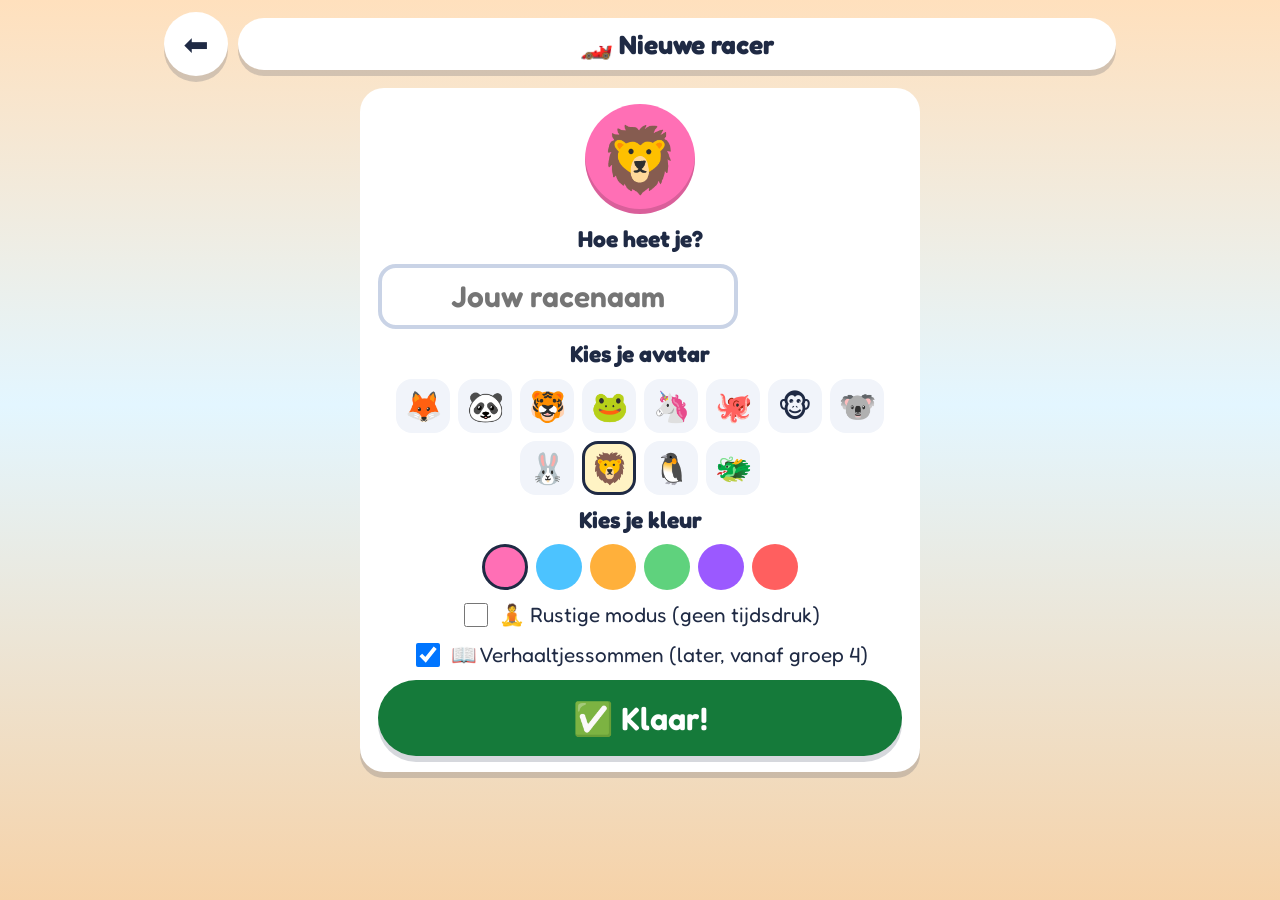
==== commit efae51a1: "Rekenrace v2.1: vroeg kiezen met versnellen + snelbonus, kortere wachttijd, verhaaltjessommen en ver" ====
--- a/index.html
+++ b/index.html
@@ -336,6 +336,15 @@
 #swipeHint{bottom:calc(84px + env(safe-area-inset-bottom))}
 .node{width:min(100%,62px);justify-self:center}
 .path{max-width:640px;margin:0 auto}
+body.young .yico{font-size:1.6em;line-height:1}
+body.young .menugrid .btn{min-height:84px}
+body.young #btnPlay .yico{font-size:2.4em}
+#bubblePic{display:none;font-size:clamp(34px,9vw,60px);text-align:center;line-height:1.2}
+.bubble.pics #bubblePic{display:block}.bubble.pics #bubbleText{font-size:.75em;color:#7b8498}
+#sumCard.pic #sumVis{height:clamp(90px,20vh,170px)}
+#sumCard.pic #sumText{display:none}
+#tipCard.young #tipSum{font-size:clamp(40px,11vw,72px);letter-spacing:2px}
+.pldots{color:#ff5a5f;font-size:.8em;letter-spacing:1px;line-height:1;word-break:break-all}
 
 </style>
 <script>
@@ -473,6 +482,7 @@
       <b>Kies je avatar</b><div class="pickgrid" id="avPick"></div>
       <b>Kies je kleur</b><div class="pickgrid" id="colPick"></div>
       <label class="check"><input type="checkbox" id="newCalm"> 🧘 Rustige modus (geen tijdsdruk)</label>
+      <label class="check"><input type="checkbox" id="newWords" checked> 📖 Verhaaltjessommen (later, vanaf groep 4)</label>
       <button class="btn big green" id="btnNewGo">✅ Klaar!</button>
     </div>
   </div>
@@ -572,7 +582,7 @@
       <div class="btnrow">
         <button class="btn big green" id="btnNext">➡️ Volgende level</button>
         <button class="btn" id="btnAgain">🔁 Nog een keer</button>
-        <button class="btn purple" data-go="scrMap">🗺️ Kaart</button>
+        <button class="btn purple" id="btnEndMap" data-go="scrMap">🗺️ Kaart</button>
       </div>
     </div>
   </div>
@@ -647,9 +657,18 @@
   <div id="storyTitle"></div>
   <button id="btnStorySkip">Overslaan ⏭</button>
   <div class="storyui">
-    <div id="bubble" class="bubble narr"><div id="bubbleWho"></div><div id="bubbleText"></div></div>
+    <div id="bubble" class="bubble narr"><div id="bubbleWho"></div><div id="bubblePic"></div><div id="bubbleText"></div></div>
     <div class="dots" id="storyDots"></div>
     <button class="btn green" id="btnStoryNext">Verder ▶</button>
+  </div>
+</div>
+
+<div id="mdWords" class="overlay dim">
+  <div class="card modalcard" style="max-width:460px">
+    <h2>📖 Verhaaltjessommen?</h2>
+    <p style="margin:0">In deze wereld komen sommen met een verhaaltje, zoals: <i>“Het kost € 1,20. Je betaalt € 5,00. Hoeveel krijg je terug?”</i> Wil je die, of liever de kale som (€ 5,00 − € 1,20)?</p>
+    <div class="btnrow"><button class="btn big green" id="btnWordsOn">📖 Met verhaaltjes</button><button class="btn big" id="btnWordsOff">🔢 Kale sommen</button></div>
+    <p class="small-note" style="margin:0">Later aan te passen bij 👪 Voor ouders.</p>
   </div>
 </div>
 
@@ -675,6 +694,10 @@
     <div><h3>📊 Overzicht</h3><p id="ouderStats"></p></div>
     <div><h3>🧘 Rustige modus</h3><p>Geen tijdsdruk: de poort wacht tot je kiest en op ‘Rijden’ tikt.</p>
       <div class="seg" id="segCalm" style="margin-top:6px"><button data-v="0">Uit</button><button data-v="1">Aan</button></div></div>
+    <div><h3>📖 Verhaaltjessommen</h3><p>Uit = dezelfde som, maar kaal (bijv. € 10,00 − € 6,40 in plaats van een winkelverhaal). Handig als lezen nog lastig is.</p>
+      <div class="seg" id="segWords" style="margin-top:6px"><button data-v="1">Aan</button><button data-v="0">Uit</button></div></div>
+    <div><h3>💬 Verhaal tonen</h3><p>De stripscènes tussen de werelden. Altijd met één tik over te slaan.</p>
+      <div class="seg" id="segStory" style="margin-top:6px"><button data-v="1">Aan</button><button data-v="0">Uit</button></div></div>
     <div><h3>🏎️ Tempo</h3><p>Het spel past de snelheid zelf aan. Hiermee zet je alles iets rustiger of pittiger.</p>
       <div class="seg" id="segPace" style="margin-top:6px"><button data-v="rustig">🐢 Rustig</button><button data-v="normaal">🙂 Normaal</button><button data-v="pittig">🐆 Pittig</button></div></div>
     <div><h3>🗺️ Levels</h3><p>Normaal gaan levels één voor één open. Hier kun je alles meteen openzetten.</p>
@@ -849,9 +872,9 @@
 
 /* ---------- MAKES ---------- */
 const MAKES = {
-  tel(n) { return { q: 'Hoeveel stippen?', a: n, vis: { type: 'dots', n }, w: [[n + 1, 3], [n - 1, 3], [n + 2, 1], [n - 2, 1]].filter(x => x[0] > 0), tip: n > 5 ? `Tel in groepjes van 5: 5 en nog ${n - 5} is ${n}` : `Tel ze één voor één, wijs ze aan: ${n}`, fast: 4.5 }; },
-  na(n, dir) { return { q: dir > 0 ? `Welk getal komt na ${n}?` : `Welk getal komt vóór ${n}?`, a: n + dir, w: [[n, 2], [n - dir, 3], [n + 2 * dir, 1]].filter(x => x[0] >= 0), tip: dir > 0 ? `Tel verder: ${n}, ${n + 1}` : `Tel terug: ${n}, ${n - 1}`, fast: 4 }; },
-  meer(a, b, c) { const ans = Math.max(a, b, c); return { q: 'Welk getal is het grootst?', a: ans, opts: [a, b, c].map(String), tip: `${ans} is het grootst: die komt het laatst als je telt.`, fast: 4 }; },
+  tel(n) { return { q: 'Hoeveel stippen?', a: n, vis: { type: 'dots', n }, w: [[n + 1, 3], [n - 1, 3], [n + 2, 1], [n - 2, 1]].filter(x => x[0] > 0), pq: '', dotGates: n <= 10, tip: n > 5 ? `Tel in groepjes van 5: 5 en nog ${n - 5} is ${n}` : `Tel ze één voor één, wijs ze aan: ${n}`, fast: 4.5 }; },
+  na(n, dir) { return { q: dir > 0 ? `Welk getal komt na ${n}?` : `Welk getal komt vóór ${n}?`, a: n + dir, pq: '', vis: { type: 'line', n, dir }, w: [[n, 2], [n - dir, 3], [n + 2 * dir, 1]].filter(x => x[0] >= 0), tip: dir > 0 ? `Tel verder: ${n}, ${n + 1}` : `Tel terug: ${n}, ${n - 1}`, fast: 4 }; },
+  meer(a, b, c) { const ans = Math.max(a, b, c); return { q: 'Welk getal is het grootst?', a: ans, pq: '👑 ?', dotGates: ans <= 10, opts: [a, b, c].map(String), tip: `${ans} is het grootst: die komt het laatst als je telt.`, fast: 4 }; },
   splits(n, a) { const ans = n - a; return { q: `${n} = ${a} + ?`, a: ans, vis: { type: 'split', n, a }, w: [[ans + 1, 3], [ans - 1, 3], [a, 1.2], [n, .5]].filter(x => x[0] >= 0), tip: `${a} en ${ans} maken samen ${n}. Tel verder vanaf ${a} tot ${n}.`, fast: 4 }; },
   add(a, b) { const ans = a + b; return { q: `${nl(a)} + ${nl(b)}`, a: ans, w: addSubWrong(a, b, '+', ans), tip: addSubTip(a, b, '+', ans), fast: ans > 100 ? 6 : ans > 20 ? 4.5 : 3.5 }; },
   sub(a, b) { const ans = a - b; return { q: `${nl(a)} − ${nl(b)}`, a: ans, w: addSubWrong(a, b, '-', ans), tip: addSubTip(a, b, '-', ans), fast: a > 100 ? 6 : a > 20 ? 4.5 : 3.5 }; },
@@ -870,7 +893,7 @@
     const e = h * 60 + m + mins, h2 = Math.floor(e / 60), m2 = e % 60;
     const naive = (h2 * 100 + m2) - (h * 100 + m);
     const C = [[mins + 5, 2], [mins - 5, 2], [mins + 10, 1.5], [mins - 10, 1.5], [naive, naive !== mins ? 3 : 0], [mins + 60, .8]];
-    return { q: `Van ${hhmm(h, m)} tot ${hhmm(h2, m2)}. Hoeveel minuten?`, a: mins, f: v => `${v} min`, w: C.filter(x => x[0] > 0 && x[1] > 0),
+    return { q: `Van ${hhmm(h, m)} tot ${hhmm(h2, m2)}. Hoeveel minuten?`, bare: `${hhmm(h, m)} → ${hhmm(h2, m2)} = ? min`, a: mins, f: v => `${v} min`, w: C.filter(x => x[0] > 0 && x[1] > 0),
       tip: mins > 60 - m ? `Spring eerst naar het hele uur: ${hhmm(h, m)} → ${hhmm(h + 1, 0)} is ${60 - m} min, dan nog ${mins - (60 - m)} min. Samen ${mins} min.` : `Tel de minuten van ${hhmm(h, m)} verder: samen ${mins} min.`, fast: 8, tf: 1.5 };
   },
   geld(list) { const it = String(list).split('_').map(Number), s = it.reduce((x, y) => x + y, 0);
@@ -879,7 +902,7 @@
       tip: `Begin bij het grootste: ${it.slice().sort((x, y) => y - x).map(eurShort).join(' + ')} = ${eur(s)}`, fast: 6, tf: 1.2 }; },
   terug(price, paid) { const t = paid - price;
     const C = [[t + 10, 2], [t - 10, 2], [t + 100, 2], [t - 100, t > 100 ? 2 : 0], [price, price !== t ? .8 : 0], [t + 50, 1]];
-    return { q: `Het kost ${eur(price)}. Je betaalt ${eur(paid)}. Hoeveel krijg je terug?`, a: t, f: eur, w: C.filter(x => x[0] > 0 && x[1] > 0),
+    return { q: `Het kost ${eur(price)}. Je betaalt ${eur(paid)}. Hoeveel krijg je terug?`, bare: `${eur(paid)} − ${eur(price)}`, a: t, f: eur, w: C.filter(x => x[0] > 0 && x[1] > 0),
       tip: `Tel op vanaf ${eur(price)} tot ${eur(paid)}: dat is ${eur(t)}`, fast: 8, tf: 1.5 }; },
   eur(a, b, op) { const ans = op === '+' ? a + b : a - b;
     const C = [[ans + 10, 2], [ans - 10, 2], [ans + 100, 2], [ans - 100, ans > 100 ? 2 : 0], [ans + 5, .6]];
@@ -951,21 +974,21 @@
   vh(kind, a, b, c) {
     if (kind === 0) { // a stuks kosten a*b euro, wat kosten c stuks
       const ans = c * b * 100; const C = [[c * a * 100, c * a !== c * b ? 1 : 0], [(c * b + b) * 100, 2], [(c * b - b) * 100, c > 1 ? 2 : 0], [(a * b + c) * 100, 1], [(a * b * c) * 100, 1]];
-      return { q: `${a} ijsjes kosten ${eur(a * b * 100)}. Wat kosten ${c} ijsjes?`, a: ans, f: eur, w: C.filter(x => x[1] > 0 && x[0] > 0 && x[0] !== ans), tip: `Eerst 1 ijsje: ${eur(a * b * 100)} : ${a} = ${eur(b * 100)}. Dan ${c} × ${eur(b * 100)} = ${eur(ans)}`, fast: 9, tf: 1.6 };
+      return { q: `${a} ijsjes kosten ${eur(a * b * 100)}. Wat kosten ${c} ijsjes?`, bare: `${eur(a * b * 100)} : ${a} × ${c}`, a: ans, f: eur, w: C.filter(x => x[1] > 0 && x[0] > 0 && x[0] !== ans), tip: `Eerst 1 ijsje: ${eur(a * b * 100)} : ${a} = ${eur(b * 100)}. Dan ${c} × ${eur(b * 100)} = ${eur(ans)}`, fast: 9, tf: 1.6 };
     }
     // recept: voor a pannenkoeken b eieren, voor c pannenkoeken?
     const ans = b * c / a; const C = [[ans + 1, 2], [ans - 1, ans > 1 ? 2 : 0], [b + (c - a), 2.5], [ans * 2, 1], [c / b, Number.isInteger(c / b) ? 1 : 0]];
-    return { q: `Voor ${a} pannenkoeken heb je ${b} eieren nodig. Hoeveel eieren voor ${c} pannenkoeken?`, a: ans, w: C.filter(x => x[1] > 0 && x[0] > 0 && x[0] !== ans && Number.isInteger(x[0])), tip: `Maak een verhoudingstabel: ${a} → ${b}. ${c} is ${nl(c / a)} keer zoveel, dus ${b} × ${nl(c / a)} = ${ans} eieren`, fast: 9, tf: 1.7 };
+    return { q: `Voor ${a} pannenkoeken heb je ${b} eieren nodig. Hoeveel eieren voor ${c} pannenkoeken?`, bare: `${a} → ${b}   ${c} → ?`, a: ans, w: C.filter(x => x[1] > 0 && x[0] > 0 && x[0] !== ans && Number.isInteger(x[0])), tip: `Maak een verhoudingstabel: ${a} → ${b}. ${c} is ${nl(c / a)} keer zoveel, dus ${b} × ${nl(c / a)} = ${ans} eieren`, fast: 9, tf: 1.7 };
   },
   pk(c, g) { const ans = c * g / 1000;
     const C = [[ans * 10, 1.5], [ans / 2, 1.5], [ans * 2, 1.5], [ans + 100, 1], [ans - 100, ans > 100 ? 1 : 0], [c - ans, 1]];
-    return { q: `1 kg kaas kost ${eur(c)}. Wat kost ${g} gram?`, a: ans, f: eur, w: C.filter(x => x[1] > 0 && x[0] > 0 && Number.isInteger(x[0]) && x[0] !== ans), tip: `1 kg = 1000 g. ${g} g is ${fr(g / gcd(g, 1000), 1000 / gcd(g, 1000))} kg. ${eur(c)} : ${1000 / gcd(g, 1000)} × ${g / gcd(g, 1000)} = ${eur(ans)}`, fast: 9, tf: 1.6 };
+    return { q: `1 kg kaas kost ${eur(c)}. Wat kost ${g} gram?`, bare: `1 kg = ${eur(c)}   ${g} g = ?`, a: ans, f: eur, w: C.filter(x => x[1] > 0 && x[0] > 0 && Number.isInteger(x[0]) && x[0] !== ans), tip: `1 kg = 1000 g. ${g} g is ${fr(g / gcd(g, 1000), 1000 / gcd(g, 1000))} kg. ${eur(c)} : ${1000 / gcd(g, 1000)} × ${g / gcd(g, 1000)} = ${eur(ans)}`, fast: 9, tf: 1.6 };
   },
   schaal(s, cm) { const realCm = s * cm; let ans, u;
     if (realCm >= 100000) { ans = realCm / 100000; u = 'km'; } else { ans = realCm / 100; u = 'm'; }
     const f = v => `${nl(v)} ${u}`;
     const C = [[ans * 10, 3], [ans / 10, 3], [ans * 100, 1], [cm, cm !== ans ? 1 : 0]];
-    return { q: `Schaal 1 : ${nl(s)}. Op de kaart is het ${cm} cm. Hoeveel is dat echt?`, a: ans, f, w: C.filter(x => x[1] > 0 && x[0] >= .01 && x[0] !== ans), tip: `1 cm op de kaart is ${nl(s)} cm echt. ${cm} × ${nl(s)} = ${nl(realCm)} cm = ${f(ans)}`, fast: 9, tf: 1.6 };
+    return { q: `Schaal 1 : ${nl(s)}. Op de kaart is het ${cm} cm. Hoeveel is dat echt?`, bare: `1 : ${nl(s)}   ${cm} cm = ? ${u}`, a: ans, f, w: C.filter(x => x[1] > 0 && x[0] >= .01 && x[0] !== ans), tip: `1 cm op de kaart is ${nl(s)} cm echt. ${cm} × ${nl(s)} = ${nl(realCm)} cm = ${f(ans)}`, fast: 9, tf: 1.6 };
   },
   vo(a, o1, b, o2, c, par) {
     const ap = (x, o, y) => o === '+' ? x + y : o === '-' ? x - y : o === 'x' ? x * y : x / y;
@@ -981,7 +1004,7 @@
   },
   gem(list) { const it = String(list).split('_').map(Number), s = it.reduce((x, y) => x + y, 0), ans = s / it.length;
     const C = [[s, 2], [ans + 1, 2], [ans - 1, 2], [Math.max(...it), 1], [s / (it.length + 1), Number.isInteger(s / (it.length + 1)) ? 1 : 0]];
-    return { q: `Wat is het gemiddelde van ${it.slice(0, -1).join(', ')} en ${it[it.length - 1]}?`, a: ans, w: C.filter(x => x[1] > 0 && x[0] > 0 && Number.isInteger(x[0]) && x[0] !== ans), tip: `Tel alles op: ${s}. Deel door het aantal (${it.length}): ${s} : ${it.length} = ${ans}`, fast: 8, tf: 1.4 };
+    return { q: `Wat is het gemiddelde van ${it.slice(0, -1).join(', ')} en ${it[it.length - 1]}?`, bare: `(${it.join(' + ')}) : ${it.length}`, a: ans, w: C.filter(x => x[1] > 0 && x[0] > 0 && Number.isInteger(x[0]) && x[0] !== ans), tip: `Tel alles op: ${s}. Deel door het aantal (${it.length}): ${s} : ${it.length} = ${ans}`, fast: 8, tf: 1.4 };
   },
   ctx(t, a, b) { return CTX[t](a, b); },
 };
@@ -1003,12 +1026,12 @@
 }
 /* contextsommen (finale): t = sjabloon */
 const CTX = [
-  (a, b) => ({ q: `In de bus zijn ${a} plekken. Er zitten ${b} mensen in. Hoeveel plekken zijn er nog vrij?`, a: a - b, w: [[a - b + 10, 2], [a - b - 10, 2], [a + b, 1], [a - b + 1, 1]], tip: `Vrij = ${a} − ${b} = ${a - b}`, fast: 9, tf: 1.6 }),
-  (a, b) => ({ q: `Er zijn ${a} dozen met elk ${b} eieren. Hoeveel eieren zijn dat samen?`, a: a * b, w: [[a * b + b, 2], [a * b - b, 2], [a + b, 1], [a * b + 10, 1]], tip: `${a} × ${b}: splits ${b} in ${b - b % 10} en ${b % 10}: ${a} × ${b - b % 10} + ${a} × ${b % 10} = ${a * b}`, fast: 10, tf: 1.7 }),
-  (a, b) => ({ q: `Je verdeelt ${eur(a * b * 100)} eerlijk over ${b} kinderen. Hoeveel krijgt ieder?`, a: a * 100, f: eur, w: [[a * 100 + 100, 2], [a * 100 - 100, 2], [a * b * 100 - b * 100, 1], [a * 50, 1]], tip: `${eur(a * b * 100)} : ${b} = ${eur(a * 100)}`, fast: 9, tf: 1.6 }),
-  (a, b) => ({ q: `Een trui kost ${eur(a * 100)}. Je krijgt ${b}% korting. Wat betaal je?`, a: a * (100 - b), f: eur, w: [[a * b, 3], [a * (100 - b) + 100 * a / 10, 1.5], [(a - b) * 100, a > b ? 2 : 0], [a * (100 - b) - 100 * a / 10, 1]], tip: `${b}% van ${eur(a * 100)} = ${eur(a * b)}. Je betaalt ${eur(a * 100)} − ${eur(a * b)} = ${eur(a * (100 - b))}`, fast: 10, tf: 1.8 }),
-  (a, b) => ({ q: `Je fietst ${a} km per uur. Hoe ver kom je in ${nl(b / 2)} uur?`, a: a * b / 2, f: v => `${nl(v)} km`, w: [[a * Math.floor(b / 2), b % 2 ? 2 : 0], [a + b / 2, 1.5], [a * b, 2], [a * b / 2 + a, 1]], tip: `${a} km per uur. ${nl(b / 2)} uur: ${a} × ${nl(b / 2)} = ${nl(a * b / 2)} km`, fast: 10, tf: 1.8 }),
-  (a, b) => { const h = 18 + Math.floor(a / 60), m = a % 60, e = h * 60 + m + b; return { q: `De film begint om ${hhmm(h, m)} en duurt ${b} minuten. Hoe laat is hij klaar?`, a: hhmm(Math.floor(e / 60), e % 60), w: [[hhmm(h + 1, (m + b) % 100 % 60), 1], [hhmm(Math.floor((e + 60) / 60), e % 60), 2], [hhmm(Math.floor((e - 60) / 60), e % 60), 1.5], [hhmm(Math.floor((e + 10) / 60), (e + 10) % 60), 1.5], [hhmm(Math.floor((e - 10) / 60), (e - 10) % 60), 1.5]], tip: `${b} min = ${Math.floor(b / 60)} uur en ${b % 60} min. ${hhmm(h, m)} + ${Math.floor(b / 60)} uur = ${hhmm(h + Math.floor(b / 60), m)}, plus ${b % 60} min = ${hhmm(Math.floor(e / 60), e % 60)}`, fast: 12, tf: 1.9 }; },
+  (a, b) => ({ q: `In de bus zijn ${a} plekken. Er zitten ${b} mensen in. Hoeveel plekken zijn er nog vrij?`, bare: `${a} − ${b}`, a: a - b, w: [[a - b + 10, 2], [a - b - 10, 2], [a + b, 1], [a - b + 1, 1]], tip: `Vrij = ${a} − ${b} = ${a - b}`, fast: 9, tf: 1.6 }),
+  (a, b) => ({ q: `Er zijn ${a} dozen met elk ${b} eieren. Hoeveel eieren zijn dat samen?`, bare: `${a} × ${b}`, a: a * b, w: [[a * b + b, 2], [a * b - b, 2], [a + b, 1], [a * b + 10, 1]], tip: `${a} × ${b}: splits ${b} in ${b - b % 10} en ${b % 10}: ${a} × ${b - b % 10} + ${a} × ${b % 10} = ${a * b}`, fast: 10, tf: 1.7 }),
+  (a, b) => ({ q: `Je verdeelt ${eur(a * b * 100)} eerlijk over ${b} kinderen. Hoeveel krijgt ieder?`, bare: `${eur(a * b * 100)} : ${b}`, a: a * 100, f: eur, w: [[a * 100 + 100, 2], [a * 100 - 100, 2], [a * b * 100 - b * 100, 1], [a * 50, 1]], tip: `${eur(a * b * 100)} : ${b} = ${eur(a * 100)}`, fast: 9, tf: 1.6 }),
+  (a, b) => ({ q: `Een trui kost ${eur(a * 100)}. Je krijgt ${b}% korting. Wat betaal je?`, bare: `${eur(a * 100)} − ${b}%`, a: a * (100 - b), f: eur, w: [[a * b, 3], [a * (100 - b) + 100 * a / 10, 1.5], [(a - b) * 100, a > b ? 2 : 0], [a * (100 - b) - 100 * a / 10, 1]], tip: `${b}% van ${eur(a * 100)} = ${eur(a * b)}. Je betaalt ${eur(a * 100)} − ${eur(a * b)} = ${eur(a * (100 - b))}`, fast: 10, tf: 1.8 }),
+  (a, b) => ({ q: `Je fietst ${a} km per uur. Hoe ver kom je in ${nl(b / 2)} uur?`, bare: `${a} km × ${nl(b / 2)}`, a: a * b / 2, f: v => `${nl(v)} km`, w: [[a * Math.floor(b / 2), b % 2 ? 2 : 0], [a + b / 2, 1.5], [a * b, 2], [a * b / 2 + a, 1]], tip: `${a} km per uur. ${nl(b / 2)} uur: ${a} × ${nl(b / 2)} = ${nl(a * b / 2)} km`, fast: 10, tf: 1.8 }),
+  (a, b) => { const h = 18 + Math.floor(a / 60), m = a % 60, e = h * 60 + m + b; return { q: `De film begint om ${hhmm(h, m)} en duurt ${b} minuten. Hoe laat is hij klaar?`, bare: `${hhmm(h, m)} + ${b} min`, a: hhmm(Math.floor(e / 60), e % 60), w: [[hhmm(h + 1, (m + b) % 100 % 60), 1], [hhmm(Math.floor((e + 60) / 60), e % 60), 2], [hhmm(Math.floor((e - 60) / 60), e % 60), 1.5], [hhmm(Math.floor((e + 10) / 60), (e + 10) % 60), 1.5], [hhmm(Math.floor((e - 10) / 60), (e - 10) % 60), 1.5]], tip: `${b} min = ${Math.floor(b / 60)} uur en ${b % 60} min. ${hhmm(h, m)} + ${Math.floor(b / 60)} uur = ${hhmm(h + Math.floor(b / 60), m)}, plus ${b % 60} min = ${hhmm(Math.floor(e / 60), e % 60)}`, fast: 12, tf: 1.9 }; },
 ];
 /* ---------- opbouwen ---------- */
 function parseKey(k) { const p = k.split(':'); return { make: p[0], ps: p.slice(1).map(x => /^-?\d+(\.\d+)?$/.test(x) ? +x : x) }; }
@@ -1039,6 +1062,14 @@
   }
   for (let k = 1; out.length < 2; k++) { const s = it.ans + ' ' + '?'.repeat(k); if (!seen.has(s)) { seen.add(s); out.push(s); } } // noodgreep (komt niet voor in tests)
   return shuffle([it.ans, out[0], out[1]]);
+}
+
+/* tonen: kale som als verhaaltjessommen uit staan; plaatjes (pq) voor groep 1-2 */
+const WORD_SKILLS = ['terug', 'verh', 'prijskilo', 'schaal', 'tijdsduur', 'gemiddelde', 'context'];
+function qShow(it, young) { if (P && P.words === false && it.bare) return it.bare; if (young && it.pq != null) return it.pq; return it.q; }
+function youngItem(it) { // appels-plaatje bij plus/min tot 10
+  if ((it.make === 'add' || it.make === 'sub') && !it.vis) { const [a, b] = parseKey(it.k).ps; if (Math.max(a, b, it.a) <= 10) return Object.assign({}, it, { vis: { type: 'apples', a, b, op: it.make }, pq: '', dotGates: false }); }
+  return it;
 }
 
 /* ---- engine/skills.js ---- */
@@ -1317,6 +1348,13 @@
     ['opa', 'pim', 'n', 'Alle vier de seizoenen zijn weer in orde. En Graaf Chaos? Die heet nu gewoon Graaf Gezellig. 🎉'] ] },
 };
 const CHAR_NAMES = { opa: 'Opa Tandwiel', pim: 'Pim de mol', chaos: 'Graaf Chaos', kikker: 'Kikkerkoning', victor: 'Vulkaan-Victor', uil: 'Uil Komma', player: '' };
+/* plaatjesversie voor groep 1-2 (geen lezen nodig) */
+const STORY_PICS = {
+  intro: ['👋 🔧 🏎️', '👋 🐹 👓', '🦹 💎💎💎💎 ➡️ 👜', '🌷☀️🍂❄️ ❓ ➡️ 🏎️💨', '🏎️💨 🏁 👍'],
+  w0: ['🐞🐞🐞 ❓', '☝️ 1 2 3 … 🙂'],
+  w1: ['🦆🦆 + 🦆🦆🦆 ❓', '✋ = ✌️ + 🤟 👍'],
+  b0: ['🐸 ➡️ 💎 🌷', '🎉 ➡️ ☀️ 😎'],
+};
 
 /* ---- engine/save.js ---- */
 /* ===== opslag: meerdere profielen, migratie van v1 ===== */
@@ -1325,7 +1363,7 @@
   return { id: 'p' + Date.now().toString(36) + ri(100, 999), name: name || 'Racer', av: av || '🦊', avc: avc || '#4cc3ff', created: Date.now(),
     coins: 0, owned: { veh: ['bliksem'], col: ['geel', 'rood'] }, veh: 'bliksem', col: 'geel', facts: {}, lv: {}, open: 0, placed: null,
     vouchers: 1, clears: 0, stickers: {}, unlockAll: false, focus: [], pace: 'normaal', calm: false, daily: {}, allTime: 0, allTimeDate: null,
-    days: [], rides: 0, seenHint: 0, story: {}, tot: { n: 0, c: 0 }, ghostWins: 0, bestStreak: 0, last: 0, restN: 0, seasonsDone: [], usedVoucher: 0, dagT: 0 };
+    days: [], rides: 0, seenHint: 0, story: {}, tot: { n: 0, c: 0 }, ghostWins: 0, bestStreak: 0, last: 0, restN: 0, seasonsDone: [], usedVoucher: 0, dagT: 0, words: true, wordsAsked: 0, showStory: true, tutorN: 0 };
 }
 function defaultG() { return { v: 2, cur: null, order: [], profiles: {}, muted: false }; }
 function fixProfile(p) { const d = newProfile(); for (const k in d) if (!(k in p)) p[k] = d[k]; if (!p.owned.veh.includes('bliksem')) p.owned.veh.unshift('bliksem'); return p; }
@@ -1773,6 +1811,17 @@
       c.fillStyle = 'rgba(255,255,255,.5)'; circ(c, x - r * .3, y - r * .3, r * .3);
       if (v.type === 'split' && i >= v.a) { c.fillStyle = '#8a93a6'; c.font = `700 ${r * 1.2}px ${FONT}`; c.textAlign = 'center'; c.textBaseline = 'middle'; c.fillText('?', x, y + r * .05); }
     }
+  } else if (v.type === 'line') { // getallenlijn: 7 8 ?  of  ? 8 9
+    const seq = v.dir > 0 ? [v.n - 1, v.n, '?'] : ['?', v.n, v.n + 1], bw = Math.min(W / 3.6, H * .9), gap = bw * .25, x0 = W / 2 - (bw * 3 + gap * 2) / 2;
+    seq.forEach((t, i) => { if (t !== '?' && t < 0) return; const x = x0 + i * (bw + gap), y = H / 2 - bw * .45; c.fillStyle = t === '?' ? '#ffd23f' : '#eef6ff'; rr(c, x, y, bw, bw * .9, bw * .2); c.fill();
+      c.fillStyle = '#1f2a44'; c.font = `700 ${bw * .55}px ${FONT}`; c.textAlign = 'center'; c.textBaseline = 'middle'; c.fillText(String(t), x + bw / 2, y + bw * .47);
+      if (i < 2) { c.fillStyle = '#4cc3ff'; tri(c, x + bw + gap * .2, y + bw * .3, x + bw + gap * .8, y + bw * .45, x + bw + gap * .2, y + bw * .6); } });
+  } else if (v.type === 'apples') { // 3 🍎 + 2 🍎  /  5 🍎 met 2 weggestreept
+    const plus = v.op === 'add', tot = plus ? v.a + v.b : v.a, cell = Math.min(W / (tot + (plus ? 2.2 : 1.2)), H * .8), r = cell * .38; let x = W / 2 - (tot + (plus ? 1 : 0)) * cell / 2 + cell / 2;
+    const apple = (x, y, cross) => { c.fillStyle = '#e8322f'; circ(c, x, y, r); c.fillStyle = 'rgba(255,255,255,.45)'; circ(c, x - r * .35, y - r * .3, r * .25); c.fillStyle = '#6b3a00'; c.fillRect(x - r * .06, y - r * 1.25, r * .12, r * .4); c.fillStyle = '#3ccf6e'; ell(c, x + r * .25, y - r * 1.05, r * .28, r * .14);
+      if (cross) { c.strokeStyle = '#1f2a44'; c.lineWidth = r * .22; c.lineCap = 'round'; c.beginPath(); c.moveTo(x - r, y - r); c.lineTo(x + r, y + r); c.moveTo(x + r, y - r); c.lineTo(x - r, y + r); c.stroke(); } };
+    for (let i = 0; i < tot; i++) { if (plus && i === v.a) { c.fillStyle = '#1f2a44'; c.font = `700 ${cell * .7}px ${FONT}`; c.textAlign = 'center'; c.textBaseline = 'middle'; c.fillText('+', x, H / 2); x += cell; }
+      apple(x, H / 2 + r * .2, !plus && i >= v.a - v.b); x += cell; }
   } else if (v.type === 'clock') {
     const r = m * .46, x = W / 2, y = H / 2;
     c.fillStyle = '#1f5fd1'; circ(c, x, y, r); c.fillStyle = '#fff'; circ(c, x, y, r * .9);
@@ -1817,6 +1866,13 @@
   c.strokeStyle = 'rgba(0,0,0,.25)'; c.lineWidth = 2; c.beginPath(); c.arc(x, y, rr2, 0, Math.PI * 2); c.stroke();
   c.fillStyle = '#1f2a44'; c.font = `700 ${rr2 * (big ? .7 : .6)}px ${FONT}`; c.textAlign = 'center'; c.textBaseline = 'middle';
   c.fillText(big ? '€' + cents / 100 : cents + 'ct', x, y + 1);
+}
+
+/* stippen-plaatje in een poort (dobbelsteen-achtig, max 10) */
+function drawDotPic(c, n, cx, cy, w, h, col) {
+  const per = n <= 5 ? n : Math.ceil(n / 2), rows = n <= 5 ? 1 : 2, cell = Math.min(w / per, h / rows) * .9, r = cell * .36;
+  for (let i = 0; i < n; i++) { const row = rows === 1 ? 0 : Math.floor(i / per), col2 = rows === 1 ? i : i % per, cnt = row === 0 ? Math.min(per, n) : n - per;
+    const x = cx - (cnt - 1) * cell / 2 + col2 * cell, y = cy - (rows - 1) * cell / 2 + row * cell; c.fillStyle = col || '#ff5a5f'; circ(c, x, y, r); }
 }
 
 /* ---- art/scene.js ---- */
@@ -2009,11 +2065,11 @@
   if (alpha <= 0.01) return;
   ctx.save(); ctx.globalAlpha = alpha;
   const bob = Math.sin(TG * 3 + r.cl) * .03;
-  const fs = fitGateFont(r.opts, s);
+  const fs = fitGateFont(r.opts, s) * (r.big ? 1.35 : 1);
   ctx.font = `700 ${fs}px ${FONT}`; ctx.textAlign = 'center'; ctx.textBaseline = 'middle';
   for (let i = 0; i < 3; i++) {
     const X = i - 1, x = CX + (X - camX) * s, txt = String(r.opts[i]), tw = ctx.measureText(txt).width;
-    const pw = Math.min(s * .97, Math.max(.9 * s, tw + 14)), ph = Math.max(.6 * s, fs * 1.3);
+    const pw = Math.min(s * .97, Math.max(.9 * s, tw + 14)), ph = Math.max(r.dots ? .75 * s : .6 * s, fs * 1.3);
     const yb = g - (.52 + bob) * s, yt = yb - ph;
     ctx.fillStyle = 'rgba(0,0,0,.14)'; ell(ctx, x, g, pw * .45, s * .07);
     const beam = r.golden ? 'rgba(255,214,64,.45)' : 'rgba(255,255,255,.4)';
@@ -2026,7 +2082,7 @@
     const bw = Math.max(3, s * .06);
     ctx.fillStyle = fill; rr(ctx, x - pw / 2 + bw, yt + bw, pw - bw * 2, ph - bw * 2, Math.max(4, s * .12)); ctx.fill();
     if (r.golden && !r.resolved) { ctx.fillStyle = '#fff6c9'; for (let k = 0; k < 3; k++) { const a = TG * 4 + k * 2.1 + i; circ(ctx, x + Math.cos(a) * pw * .55, yt + ph / 2 + Math.sin(a) * ph * .7, Math.max(1.5, s * .03)); } }
-    ctx.fillStyle = ink; ctx.fillText(txt, x, yt + ph / 2 + fs * .04);
+    if (r.dots && /^\d+$/.test(txt) && +txt <= 10) drawDotPic(ctx, +txt, x, yt + ph / 2, pw - bw * 3, ph - bw * 3, ink === '#fff' ? '#fff' : '#ff5a5f'); else { ctx.fillStyle = ink; ctx.fillText(txt, x, yt + ph / 2 + fs * .04); }
     ctx.globalAlpha = alpha;
   }
   ctx.restore();
@@ -2064,7 +2120,7 @@
   for (const o of spr) o.d ? drawDecor(o.d, o.z) : drawGateRow(o.r);
   drawGhost(); drawPlayer();
   for (const r of rows) if (r.z <= ZP) drawGateRow(r);
-  drawParticles(); drawSpeedLines(); drawWeather();
+  drawParticles(); drawSpeedLines(); drawWeather(); drawTutor();
   if (theme.fog) { ctx.fillStyle = 'rgba(240,245,230,.18)'; ctx.fillRect(0, HOR - 20, W, (PY - HOR) * .5); }
   ctx.restore();
 }
@@ -2072,6 +2128,15 @@
   for (let i = 0; i < n; i++) parts.push({ type: 'coin', x0: x + rnd(-20, 20), y0: y, tx: tg.left + tg.width / 2, ty: tg.top + tg.height / 2, t: -i * .07, dur: .65, gold }); }
 function burst(x, y, col, n, type) { for (let i = 0; i < n; i++) { const a = rnd(0, Math.PI * 2), v = rnd(60, 260); parts.push({ type: type || 'spark', x, y, vx: Math.cos(a) * v, vy: Math.sin(a) * v - 80, t: 0, dur: rnd(.4, .8), r: rnd(3, 7), col: Array.isArray(col) ? pickOne(col) : col }); } }
 function updateParticles(dt) { for (const p of parts) { p.t += dt; if (p.t < 0 || p.type === 'coin') continue; p.x += p.vx * dt; p.y += p.vy * dt; p.vy += 400 * dt; if (p.type === 'puff') { p.vx *= .9; p.vy = p.vy * .9 - 30 * dt; } } parts = parts.filter(p => p.t < p.dur); }
+
+/* beeld-uitleg zonder tekst: een hand wijst naar de goede poort en veegt erheen */
+function drawTutor() {
+  if (!R || !R.tutor || R.done >= 3 || R.phase !== 'run') return; const r = R.row; if (!r || r.resolved) return;
+  const s = sc(r.z), g = gy(r.z), gx = CX + (r.cl - 1 - camX) * s, sP = F / ZP, px = CX + (player.x - camX) * sP;
+  const k = (TG * .8) % 1, e = k < .6 ? k / .6 : 1, x = px + (gx - px) * e, y = PY - LANE * .2 + (g - s * .2 - (PY - LANE * .2)) * e;
+  ctx.save(); ctx.globalAlpha = k < .85 ? 1 : (1 - k) / .15; ctx.font = `${Math.max(34, LANE * .55)}px ${FONT}`; ctx.textAlign = 'center'; ctx.textBaseline = 'top';
+  ctx.fillStyle = 'rgba(255,255,255,.7)'; circ(ctx, gx, g - s * .85, s * .55 * (.8 + .2 * Math.sin(TG * 6))); ctx.globalAlpha *= 1; ctx.fillText('👆', x, y); ctx.restore();
+}
 
 /* ---- engine/race.js ---- */
 /* ===== de rit: rijstroken, poorten, Leitner, tips, voucher, combo, spook ===== */
@@ -2103,8 +2168,9 @@
     queue: [], recent: [], results: [], before: {}, phase: 'count', countN: 4, countT: 0, clock: 0, gap: .3,
     row: null, timeLeft: DUUR, reviewP: lv ? (lv.boss ? .4 : .3) : .45, paused: false, finishAt: null,
     lastCL: -1, sameRun: 0, bossHit: 0, bossNeed: lv ? Math.ceil(lv.len * .7) : 0, speedLvl: 0, lastSec: -1, marks: [],
-    ghost: lv ? chooseGhost(lv.id, ghostPref) : null, ghostState: null, bonusSeason: lv && lv.s === realSeason() };
+    ghost: lv ? chooseGhost(lv.id, ghostPref) : null, young: !!(lv && lv.w <= 1), tutor: !!(lv && lv.w <= 1 && (P.tutorN || 0) < 3), fastN: 0, ghostState: null, bonusSeason: lv && lv.s === realSeason() };
   R.speedLvl = speedLevel();
+  if (R.tutor) { P.tutorN = (P.tutorN || 0) + 1; }
   lastRide = { mode, levelId, ghostPref };
   if (lv) setTheme(lv.s, lv.w % 4); else setTheme(realSeason(), 0);
   dist = 0; decor = []; nextDecor = 2; parts = []; rows = []; player.x = 0; player.lane = 1; player.tilt = 0; player.hop = 0;
@@ -2116,7 +2182,7 @@
   $('#tipCard').classList.remove('show');
   $('#sumCard').className = ''; setSumText(lv ? `${WORLDS[lv.w].name} · ${lv.name}` : '1 minuut!'); showVis(null);
   show('game'); layout(); spawnDecor(dist + ZFAR);
-  $('#swipeHint').classList.toggle('show', (P.seenHint || 0) < 3);
+  $('#swipeHint').textContent = R.young ? '👈 👆 👉' : '👆 Veeg ← → of tik op een antwoord · ↑ turbo'; $('#swipeHint').classList.toggle('show', (P.seenHint || 0) < 3 && !R.tutor);
   updateHud();
 }
 function speedLevel() { return Math.floor((R.Tb[2] - R.T) / (R.Tb[2] - R.Tb[1]) * 4 + 1e-6); }
@@ -2129,7 +2195,7 @@
     el.innerHTML = R.countN + (sub ? `<small>${esc(sub)}</small>` : ''); el.className = ''; el.style.display = 'block'; SFX.count();
   } else if (R.countN === 0) { el.innerHTML = 'Start! 🏁'; el.className = 'go'; SFX.go(); }
   else { el.style.display = 'none'; R.phase = 'run'; R.gap = .15; }
-  R.countT = .75 / SNEL;
+  R.countT = .55 / SNEL;
 }
 function setSumText(t) { const el = $('#sumText'); el.textContent = t; el.classList.toggle('long', t.length > 22); el.classList.toggle('mid', t.length <= 22 && /[a-zA-Zë]{4,}/.test(t)); fitSum(); }
 function fitSum() {
@@ -2176,18 +2242,18 @@
   let pick = null, repeat = false;
   let qi = -1; R.queue.forEach((q, i) => { if (q.due <= R.done && (qi < 0 || q.due < R.queue[qi].due)) qi = i; });
   if (qi >= 0) { pick = R.queue[qi]; R.queue.splice(qi, 1); repeat = true; } else pick = pickKey(R.mix, R);
-  const it = buildItem(pick.k), opts = makeOptions(it);
+  const it0 = buildItem(pick.k), it = R.young ? youngItem(it0) : it0, opts = makeOptions(it);
   let cl = opts.indexOf(it.ans);
   if (cl === R.lastCL && R.sameRun >= 1) { const o = (cl + 1 + Math.floor(Math.random() * 2)) % 3; [opts[cl], opts[o]] = [opts[o], opts[cl]]; cl = o; }
   R.sameRun = cl === R.lastCL ? R.sameRun + 1 : 0; R.lastCL = cl;
   const golden = isHard(pick.k);
-  const row = { it, s: pick.s, opts, cl, z: ZS, age: 0, spawn: R.clock, lastMove: null, resolved: false, chosen: -1, ok: false, golden, repeat, waitT: 0 };
+  const row = { dots: R.young && !!it.dotGates, big: R.young, commitAt: null, it, s: pick.s, opts, cl, z: ZS, age: 0, spawn: R.clock, lastMove: null, resolved: false, chosen: -1, ok: false, golden, repeat, waitT: 0 };
   rows.push(row); R.row = row;
   R.recent.push(pick.k); if (R.recent.length > 6) R.recent.shift();
   if (!(pick.k in R.before)) R.before[pick.k] = boxOf(pick.k);
   $('#tipCard').classList.remove('show');
-  const card = $('#sumCard'); setSumText(it.q); showVis(it.vis);
-  card.className = (golden ? 'gold' : '') + (it.vis ? ' hasvis' : ''); void card.offsetWidth; card.classList.add('pop');
+  const card = $('#sumCard'), qq = qShow(it, R.young); setSumText(qq); showVis(it.vis);
+  card.className = (golden ? 'gold' : '') + (it.vis ? ' hasvis' : '') + (R.young && it.vis && !qq ? ' pic' : ''); void card.offsetWidth; card.classList.add('pop');
   $('#calmGo').classList.remove('show');
 }
 function resolve(row) {
@@ -2202,7 +2268,8 @@
   if (row.ok) {
     R.correct++; R.streak++; R.best = Math.max(R.best, R.streak); P.bestStreak = Math.max(P.bestStreak, R.streak);
     R.marks.push(+(R.clock * SNEL).toFixed(2));
-    let coins = row.golden ? 4 : 2; const combo = R.streak % 5 === 0;
+    let coins = row.golden ? 4 : 2; const combo = R.streak % 5 === 0, quick = rt <= fast * .5;
+    if (quick) { coins += 1; R.fastN++; }
     if (combo) coins += 3; if (R.bonusSeason) coins += 1;
     P.coins += coins; R.coins += coins;
     if (R.mode === 'dag') R.score += 1 + (combo ? 2 : 0);
@@ -2210,10 +2277,10 @@
     row.golden ? SFX.gold() : SFX.good(); SFX.coin();
     burstCoins(Math.min(6, coins), row.golden); burst(px, PY - LANE * .4, ['#ffd23f', '#5fd27d', '#4cc3ff', '#ff6fb5'], 14);
     if (combo) { comboT = 2.2 / SNEL; SFX.combo(); vibrate([15, 30, 15]); feedback(`COMBO TURBO! 🔥 ${R.streak} op rij`, true); }
-    else feedback((row.golden ? 'Goud! ⭐ ' : '') + pickOne(GOOD), row.golden);
-    $('#sumCard').className = 'ok' + (it.vis ? ' hasvis' : ''); setSumText(`${it.q.length > 22 ? '' : it.q + ' = '}${it.ans}`);
+    else feedback(quick ? (R.young ? '⚡👍' : 'Snel! ⚡ +1') : (row.golden ? 'Goud! ⭐ ' : '') + (R.young ? '👍' : pickOne(GOOD)), row.golden || quick);
+    $('#sumCard').className = 'ok' + (it.vis ? ' hasvis' : ''); { const qq = qShow(it, R.young); setSumText(`${!qq || qq.length > 22 ? '' : qq + ' = '}${it.ans}`); }
     const pill = $('#pillStreak'); pill.classList.remove('bump'); void pill.offsetWidth; pill.classList.add('bump');
-    R.T *= rt <= fast ? .94 : .985; R.gap = .8 / SNEL;
+    R.T *= rt <= fast ? .94 : .985; R.gap = .4 / SNEL;
   } else {
     R.streak = 0; bumpT = 1; shakeT = .35; player.hop = LANE * .12; comboT = 0;
     SFX.bad(); vibrate(70); burst(px, PY - 5, 'rgba(180,170,160,.8)', 8, 'puff');
@@ -2224,12 +2291,12 @@
       if (remaining <= 0) { if (R.extra < 3) { R.total++; R.extra++; R.queue.push({ k: it.k, s: row.s, due: R.done }); } }
       else R.queue.push({ k: it.k, s: row.s, due: R.done + Math.min(3, remaining - 1) }); }
     else R.queue.push({ k: it.k, s: row.s, due: R.done + 3 });
-    $('#sumCard').className = 'bad' + (it.vis ? ' hasvis' : ''); setSumText(it.q);
+    const qq = qShow(it, R.young); $('#sumCard').className = 'bad' + (it.vis ? ' hasvis' : ''); setSumText(qq || '');
     $('#tipHead').textContent = `${pickOne(OOPS)} Jij koos ${row.opts[row.chosen]}.`;
-    $('#tipSum').textContent = it.q.length > 22 ? `Antwoord: ${it.ans}` : `${it.q} = ${it.ans}`;
-    $('#tipText').textContent = '💡 ' + it.tip;
+    $('#tipSum').textContent = R.young ? (it.dotGates || /^\d+$/.test(it.ans) && +it.ans <= 10 ? '●'.repeat(+it.ans) + '  ' + it.ans : it.ans) : qq.length > 22 ? `Antwoord: ${it.ans}` : `${qq} = ${it.ans}`;
+    $('#tipText').textContent = R.young ? '' : '💡 ' + it.tip; $('#tipCard').classList.toggle('young', R.young); if (R.young) $('#tipHead').textContent = '🙂 👉';
     $('#tipCard').classList.add('show');
-    R.gap = (R.mode === 'dag' ? 1.8 : 2.6) / SNEL * (it.tip.length > 70 ? 1.3 : 1);
+    R.gap = (R.young ? 1.6 : R.mode === 'dag' ? 1.5 : 2.2) / SNEL * (!R.young && it.tip.length > 70 ? 1.3 : 1);
   }
   R.T = clamp(R.T, R.Tb[1], R.Tb[2]);
   const lvl = speedLevel();
@@ -2242,7 +2309,7 @@
   if (R.mode === 'level' && R.done >= R.total) {
     if (R.queue.some(q => q.skip)) { R.total++; R.queue.forEach(q => { if (q.skip) q.due = Math.min(q.due, R.done); }); return; }
     if (R.queue.length && R.extra < 3) { R.total++; R.extra++; }
-    else R.finishAt = R.clock + (ok ? 1.2 : 2.6) / SNEL;
+    else R.finishAt = R.clock + (ok ? .6 : 1.8) / SNEL;
   }
 }
 /* 🎟️ sla deze som over: telt niet als fout, komt later in de rit terug */
@@ -2276,9 +2343,10 @@
   const vGate = (ZS - ZP) / effT() * SNEL;
   const row = R.row;
   if (row && !row.resolved) {
+    if (row.commitAt != null && !row.turbo && R.clock >= row.commitAt) commit(row);
     const hold = P.calm && !row.turbo && row.z <= ZP + 1.6;
     if (hold) { row.waitT += dt; if (!$('#calmGo').classList.contains('show')) $('#calmGo').classList.add('show'); }
-    else row.z -= vGate * (row.turbo ? 3.5 : 1) * dt;
+    else row.z -= (row.committed ? Math.max(vGate * 6, 14 * SNEL) : vGate * (row.turbo ? 3.5 : 1)) * dt;
     row.age += dt; if (row.z <= ZP) resolve(row);
   }
   else if (R.finishAt != null) { if (R.clock >= R.finishAt) { finishLevel(); return; } }
@@ -2289,15 +2357,32 @@
 function move(d) {
   if (!R || R.paused || R.phase === 'end') return;
   const nl2 = clamp(player.lane + d, 0, 2);
-  if (nl2 === player.lane) { player.tilt = d * .25; return; }
+  if (nl2 === player.lane) { player.tilt = d * .25; if (R.row && !R.row.resolved && R.phase === 'run') commit(R.row); return; }
   player.lane = nl2; SFX.lane();
-  if (R.row && !R.row.resolved) R.row.lastMove = R.clock - R.row.spawn - R.row.waitT;
+  if (R.row && !R.row.resolved) { R.row.lastMove = R.clock - R.row.spawn - R.row.waitT; if (R.phase === 'run') R.row.commitAt = R.clock + .28 / SNEL; }
   if ($('#swipeHint').classList.contains('show') && R.phase === 'run') $('#swipeHint').classList.remove('show');
 }
 function turbo() {
   if (!R || R.paused || R.phase !== 'run') return;
   const r = R.row; if (!r || r.resolved || r.turbo) return;
   r.turbo = true; r.turboAt = R.clock - r.spawn - r.waitT; boostT = .6; SFX.speed(); $('#calmGo').classList.remove('show');
+}
+
+/* vroeg kiezen: de auto versnelt meteen naar de poort */
+function commit(row) {
+  if (!row || row.resolved || row.turbo) return;
+  row.turbo = true; row.committed = true; row.turboAt = R.clock - row.spawn - row.waitT; boostT = .7; R.versnelT = .6; R.commits = (R.commits || 0) + 1;
+  if (R.commits <= 2) toast(R.young ? '⚡🚀' : '⚡ Versnellen!'); SFX.speed(); $('#calmGo').classList.remove('show');
+}
+/* tik op een antwoordpoort: stuur erheen en versnel */
+function tapGate(cx, cy) {
+  if (!R || R.paused || R.phase !== 'run') return false; const r = R.row; if (!r || r.resolved) return false;
+  const s = sc(r.z), g = gy(r.z), top = g - s * 1.6;
+  if (cy < top - 10 || cy > g + 10) return false;
+  let best = -1, bd = 1e9; for (let i = 0; i < 3; i++) { const x = CX + (i - 1 - camX) * s, d = Math.abs(cx - x); if (d < bd) { bd = d; best = i; } }
+  if (bd > s * .6) return false;
+  const d = best - player.lane; if (d) { player.lane = best; SFX.lane(); r.lastMove = R.clock - r.spawn - r.waitT; }
+  commit(r); return true;
 }
 
 /* ---- ui/flow.js ---- */
@@ -2357,6 +2442,7 @@
   $('#endBanners').innerHTML = b;
   const last = info.id === NLEV - 1 && info.cleared;
   $('#btnNext').textContent = last ? '🎉 Het einde van het verhaal' : info.cleared ? '➡️ Volgende level' : '🔁 Nog een poging';
+  $('#btnNext').dataset.yi = ''; if (LEVELS[info.id].w <= 1) { $('#endMsg').textContent = `✅ ${R.correct}   ❌ ${R.done - R.correct}`; $('#endWorld').textContent = SEASONS[LEVELS[info.id].s].icon + ' ' + WORLDS[LEVELS[info.id].w].icon + ' ' + (LEVELS[info.id].l + 1); }
 }
 function goNext() {
   const info = lastEnd; if (!info) return;
@@ -2368,9 +2454,11 @@
   });
 }
 function defaultGhost(id) { return P.lv[id] && P.lv[id].ghost && P.lv[id].plays ? 'self' : 'none'; }
+let wordsThen = null;
 function playLevel(id, ghostPref) {
   const w = LEVELS[id].w, key = 'w' + w;
-  const go = () => startRide('level', id, ghostPref == null ? defaultGhost(id) : ghostPref);
+  const go0 = () => startRide('level', id, ghostPref == null ? defaultGhost(id) : ghostPref);
+  const go = () => { if (!P.wordsAsked && WORLDS[w].sk.flat().some(x => WORD_SKILLS.includes(x))) { wordsThen = go0; $('#mdWords').classList.add('show'); } else go0(); };
   if (!P.story.intro) playStory('intro', () => playStory(key, go));
   else if (!P.story[key]) playStory(key, go); else go();
 }
@@ -2382,8 +2470,8 @@
   const breathe = P.restN % 3 === 0;
   const lv = lastEnd ? LEVELS[lastEnd.id] : LEVELS[0];
   const type = breathe ? 'adem' : pickOne(REST_BY_SEASON[lv.s]);
-  REST = { type, t: 0, dur: (breathe ? 10 : 6.5) / SNEL, done, s: lv.s };
-  $('#restText').textContent = breathe ? 'Even rust. Adem mee met het rondje…' : REST_TXT[type];
+  REST = { type, t: 0, dur: (breathe ? 10 : 5) / SNEL, done, s: lv.s };
+  $('#restText').textContent = youngNow() ? (breathe ? '🫧 😌' : '☕ 🙂') : (breathe ? 'Even rust. Adem mee met het rondje…' : REST_TXT[type]) + (breathe ? '' : ' (tik om verder te gaan)');
   $('#restTitle').textContent = breathe ? '🫧 Adempauze' : '☕ Rustmoment';
   show('scrRest'); layoutRest();
 }
@@ -2392,6 +2480,7 @@
 function drawRest(dt) {
   if (!REST) return; REST.t += dt; const cn = $('#restCv'), c = cn.getContext('2d'), w = REST.w, h = REST.h, t = REST.t * SNEL, k = REST.t / REST.dur;
   $('#restBar').style.width = Math.min(100, k * 100) + '%';
+  $('#btnRestSkip').style.visibility = REST.type !== 'adem' || t >= 3 ? 'visible' : 'hidden';
   c.setTransform(REST.d, 0, 0, REST.d, 0, 0); c.clearRect(0, 0, w, h);
   const th = THEMES[REST.s][0], g = c.createLinearGradient(0, 0, 0, h); g.addColorStop(0, th.sky[0]); g.addColorStop(.65, th.sky[1]); g.addColorStop(.651, th.grass[0]); g.addColorStop(1, th.grass[1]);
   c.fillStyle = g; c.fillRect(0, 0, w, h);
@@ -2423,8 +2512,8 @@
 
 /* ---------- verhaal (stripplaatjes met tekstballonnen) ---------- */
 let STORYRUN = null;
-function playStory(key, done) {
-  const st = STORY[key]; if (!st) { done && done(); return; }
+function playStory(key, done, force) {
+  const st = STORY[key]; if (!st || (P.showStory === false && !force)) { done && done(); return; }
   STORYRUN = { key, i: 0, done, t: 0 }; $('#storyTitle').textContent = '📖 ' + st.title; show('scrStory'); layoutStory(); renderStoryPanel();
 }
 function layoutStory() { const cn = $('#storyCv'), d = Math.min(2, devicePixelRatio || 1), r = cn.getBoundingClientRect(); cn.width = Math.round(r.width * d); cn.height = Math.round(r.height * d); if (STORYRUN) Object.assign(STORYRUN, { d, w: r.width, h: r.height }); }
@@ -2436,6 +2525,8 @@
   $('#bubbleWho').textContent = name; $('#bubbleText').textContent = p[3].replace(/\{naam\}/g, P.name);
   $('#storyDots').innerHTML = st.p.map((_, i) => `<i class="${i === STORYRUN.i ? 'on' : ''}"></i>`).join('');
   $('#btnStoryNext').textContent = STORYRUN.i < st.p.length - 1 ? 'Verder ▶' : 'Racen! 🏁';
+  const yp = youngNow() && STORY_PICS[STORYRUN.key]; $('#bubble').classList.toggle('pics', !!yp); $('#bubblePic').textContent = yp ? yp[STORYRUN.i] || '' : '';
+  applyYoung();
   SFX.page();
 }
 function storyNext() { const st = STORY[STORYRUN.key]; if (STORYRUN.i < st.p.length - 1) { STORYRUN.i++; renderStoryPanel(); } else storyEnd(); }
@@ -2472,7 +2563,7 @@
   $('#game').classList.toggle('on', id === 'game');
   if (id !== 'game') { $('#mdPause').classList.remove('show'); if (R && R.phase !== 'end') R = null; }
   document.body.dataset.season = (id === 'scrMap' ? mapSeason : realSeason());
-  const fn = RENDER[id]; if (fn) fn();
+  const fn = RENDER[id]; if (fn) fn(); applyYoung();
   const el = $('#' + id); if (el && el.scrollTo) el.scrollTop = 0;
 }
 const coinsTxt = () => $$('.coinTxt').forEach(e => e.textContent = P ? P.coins : 0);
@@ -2513,7 +2604,7 @@
 }
 function createProfileFromForm() {
   const name = ($('#newName').value || '').trim().slice(0, 14); if (!name) { $('#newName').focus(); $('#newName').classList.add('shake'); setTimeout(() => $('#newName').classList.remove('shake'), 400); return; }
-  addProfile(name, newDraft.av, newDraft.avc); P.calm = $('#newCalm').checked; save(); show('scrPlace');
+  addProfile(name, newDraft.av, newDraft.avc); P.calm = $('#newCalm').checked; P.words = $('#newWords').checked; P.wordsAsked = 1; save(); show('scrPlace');
 }
 
 /* ---------- kaart met seizoenen ---------- */
@@ -2638,6 +2729,8 @@
   $$('#segUnlock button').forEach(b => b.classList.toggle('on', (b.dataset.v === '1') === !!P.unlockAll));
   $$('#segPace button').forEach(b => b.classList.toggle('on', b.dataset.v === P.pace));
   $$('#segCalm button').forEach(b => b.classList.toggle('on', (b.dataset.v === '1') === !!P.calm));
+  $$('#segWords button').forEach(b => b.classList.toggle('on', (b.dataset.v === '1') === (P.words !== false)));
+  $$('#segStory button').forEach(b => b.classList.toggle('on', (b.dataset.v === '1') === (P.showStory !== false)));
   $('#focusChips').innerHTML = range(1, 10).map(n => `<button data-focus="${n}" class="${P.focus.includes(n) ? 'on' : ''}">${n}</button>`).join('');
   const nf = Object.keys(P.facts).length, ng = Object.keys(P.facts).filter(k => P.facts[k].b >= MASTERED).length;
   $('#ouderStats').textContent = `${P.rides} ritten · ${P.days.length} dagen geoefend · ${P.tot.c} van ${P.tot.n} goed · ${nf} verschillende sommen, ${ng} beheerst · ⭐ ${totalStars(P)} · 🪙 ${P.coins}` + (P.placed ? ` · instaptest: start in ${WORLDS[P.placed.world].name}` : '');
@@ -2675,6 +2768,16 @@
   $('#dagEndTitle').textContent = allRec && R.score > 0 ? 'Record! 🏆' : 'Tijd! ⏱️';
   renderRecords('2'); show('scrDagEnd'); SFX.fanfare(); if (R.score > prevToday) confetti();
 }
+/* ---------- groep 1-2: iconen eerst ---------- */
+function youngNow() { if (!P) return false; if (R && R.lv) return R.lv.w <= 1; if (lastEnd && curScreen === 'scrEnd') return LEVELS[lastEnd.id].w <= 1; return LEVELS[nextLevel()].w <= 1; }
+const YOUNG_ICONS = { btnPlay: '▶️', btnMap: '🗺️', btnDag: '⏱️', btnGarage: '🚗', btnStickers: '🏷️', btnKaart: '⭐', btnStory: '📖', btnNext: '▶️', btnAgain: '🔁', btnResume: '▶️', btnQuit: '🏠', btnStoryNext: '▶️', btnRestSkip: '▶️', btnLvGo: '▶️', btnLvClose: '⬅️', btnPlDone: '▶️', btnEndMap: '🗺️' };
+function applyYoung() {
+  const y = youngNow(); document.body.classList.toggle('young', y);
+  for (const id in YOUNG_ICONS) { const b = document.getElementById(id); if (!b) continue;
+    if (b.dataset.yi === '1' && !b.querySelector('.yico')) b.dataset.yi = '';
+    if (y) { if (b.dataset.yi !== '1') { b.dataset.orig = b.innerHTML; b.dataset.yi = '1'; if (!b.getAttribute('aria-label')) b.setAttribute('aria-label', b.textContent.trim()); } b.innerHTML = `<span class="yico">${YOUNG_ICONS[id]}</span>`; }
+    else if (b.dataset.yi === '1') { b.innerHTML = b.dataset.orig; b.dataset.yi = ''; } }
+}
 
 /* ---- ui/place.js ---- */
 /* ===== instaptest: 12 adaptieve vragen (~2 min) ===== */
@@ -2689,13 +2792,13 @@
   $('#plIntro').style.display = 'none'; $('#plRun').style.display = ''; placeQ();
 }
 function placeQ() {
-  const w = WORLDS[PL.w], sks = w.sk.flat(), s = pickOne(sks), k = SK[s].gen(), it = buildItem(k);
+  const w = WORLDS[PL.w], sks = w.sk.flat(), s = pickOne(sks), k = SK[s].gen(), young = PL.w <= 1, it = young ? youngItem(buildItem(k)) : buildItem(k);
   PL.it = it; PL.s = s; PL.t = 0; PL.busy = false;
   $('#plProg').style.width = (PL.i / PL_N * 100) + '%';
   $('#plCount').textContent = `Vraag ${PL.i + 1} van ${PL_N}`;
-  $('#plQ').textContent = it.q; $('#plQ').classList.toggle('long', it.q.length > 22);
+  const qq = qShow(it, young); $('#plQ').textContent = qq; $('#plQ').style.display = qq ? '' : 'none'; $('#plQ').classList.toggle('long', qq.length > 22);
   const vc = $('#plVis'); if (it.vis) { vc.style.display = ''; drawVisInto(vc, it.vis); } else vc.style.display = 'none';
-  $('#plOpts').innerHTML = makeOptions(it).map(o => `<button class="btn plopt" data-pl="${esc(o)}">${esc(o)}</button>`).join('');
+  $('#plOpts').innerHTML = makeOptions(it).map(o => `<button class="btn plopt" data-pl="${esc(o)}">${young && it.dotGates && +o <= 10 ? `<span class="pldots">${'●'.repeat(+o)}</span>` : esc(o)}</button>`).join('');
 }
 function drawVisInto(cn, v) { const d = Math.min(2, devicePixelRatio || 1), r = cn.getBoundingClientRect(); cn.width = Math.max(10, r.width * d); cn.height = Math.max(10, r.height * d); const c = cn.getContext('2d'); c.clearRect(0, 0, cn.width, cn.height); drawVis(c, v, cn.width, cn.height); }
 function placeAnswer(val) {
@@ -2775,6 +2878,8 @@
   if (pid === 'segUnlock') { P.unlockAll = t.dataset.v === '1'; save(); renderOuders(); return; }
   if (pid === 'segPace') { P.pace = t.dataset.v; save(); renderOuders(); return; }
   if (pid === 'segCalm') { P.calm = t.dataset.v === '1'; save(); renderOuders(); return; }
+  if (pid === 'segWords') { P.words = t.dataset.v === '1'; P.wordsAsked = 1; save(); renderOuders(); return; }
+  if (pid === 'segStory') { P.showStory = t.dataset.v === '1'; save(); renderOuders(); return; }
   if (t.classList.contains('mutebtn') || t.id === 'btnMute2') { G.muted = !G.muted; save(); syncMute(); if (!G.muted) SFX.click(); return; }
 });
 const on = (id, f) => { $(id).onclick = f; };
@@ -2785,7 +2890,7 @@
 on('#btnKaart', () => { SFX.click(); show('scrKaart'); });
 on('#btnStickers', () => { SFX.click(); show('scrStickers'); });
 on('#btnSwitch', () => { SFX.click(); show('scrProfiles'); });
-on('#btnStory', () => { SFX.click(); playStory('intro', () => show('scrMenu')); });
+on('#btnStory', () => { SFX.click(); playStory('intro', () => show('scrMenu'), true); });
 on('#btnNewGo', createProfileFromForm);
 $('#newName').addEventListener('keydown', e => { if (e.key === 'Enter') createProfileFromForm(); });
 on('#btnLvGo', () => { const id = +$('#mdLevel').dataset.level, g = ($('#lvGhost button.on') || {}).dataset; $('#mdLevel').classList.remove('show'); SFX.click(); playLevel(id, g ? g.ghost : 'none'); });
@@ -2801,6 +2906,10 @@
 on('#btnVoucher', () => { useVoucher(); });
 on('#calmGo', () => { turbo(); });
 on('#btnRestSkip', () => { endRest(); });
+$('#scrRest').addEventListener('click', e => { if (REST && (REST.type !== 'adem' || REST.t * SNEL >= 3)) endRest(); });
+const setWords = v => { P.words = v; P.wordsAsked = 1; save(); };
+on('#btnWordsOn', () => { setWords(true); $('#mdWords').classList.remove('show'); const f = wordsThen; wordsThen = null; f && f(); });
+on('#btnWordsOff', () => { setWords(false); $('#mdWords').classList.remove('show'); const f = wordsThen; wordsThen = null; f && f(); });
 on('#btnStoryNext', () => { SFX.page(); storyNext(); });
 on('#btnStorySkip', () => { storyEnd(); });
 on('#storyCv', () => { SFX.page(); storyNext(); });
@@ -2827,7 +2936,10 @@
   else if (!ptr.turbo && -dy >= 45 && -dy > Math.abs(dx) * 1.2) { turbo(); ptr.turbo = true; ptr.moves++; }
 });
 function endPtr(e, cancel) { if (!ptr || e.pointerId !== ptr.id) return; const moved = Math.hypot(e.clientX - ptr.x0, e.clientY - ptr.y0);
-  if (!cancel && !ptr.moves && moved < 24 && performance.now() - ptr.t < 600) move(e.clientX < window.innerWidth / 2 ? -1 : 1); ptr = null; }
+  if (!cancel && !ptr.moves && moved < 24 && performance.now() - ptr.t < 600) {
+    if (R && R.phase === 'run' && $('#tipCard').classList.contains('show') && (!R.row || R.row.resolved)) { $('#tipCard').classList.remove('show'); R.gap = Math.min(R.gap, .15); }
+    else if (!tapGate(e.clientX, e.clientY)) move(e.clientX < window.innerWidth / 2 ? -1 : 1); }
+  ptr = null; }
 gameEl.addEventListener('pointerup', e => endPtr(e, false));
 gameEl.addEventListener('pointercancel', e => endPtr(e, true));
 gameEl.addEventListener('contextmenu', e => e.preventDefault());
@@ -2878,7 +2990,7 @@
   SK, CAT, WORLDS, LEVELS, SEASONS, VEHICLES, STICKERS, STORY, MAKES, ASSET_FILES, player,
   parseKey, buildItem, makeOptions, pickKey, recordResult, startRide, playLevel, finishLevel, useVoucher, move, turbo, show, openLevel, openOuders,
   placeStart, placeAnswer, placeResult, applyPlacement, estimate, isOpen, nextLevel, setProfile, addProfile, migrateV1, loadG, endRest, storyEnd, storyNext,
-  reload() { G = loadG(); P = G.cur ? G.profiles[G.cur] : null; }, get curScreen() { return curScreen; },
+  reload() { G = loadG(); P = G.cur ? G.profiles[G.cur] : null; }, get curScreen() { return curScreen; }, qShow, youngItem, tapGate, commit, WORD_SKILLS,
 };
 
 </script>
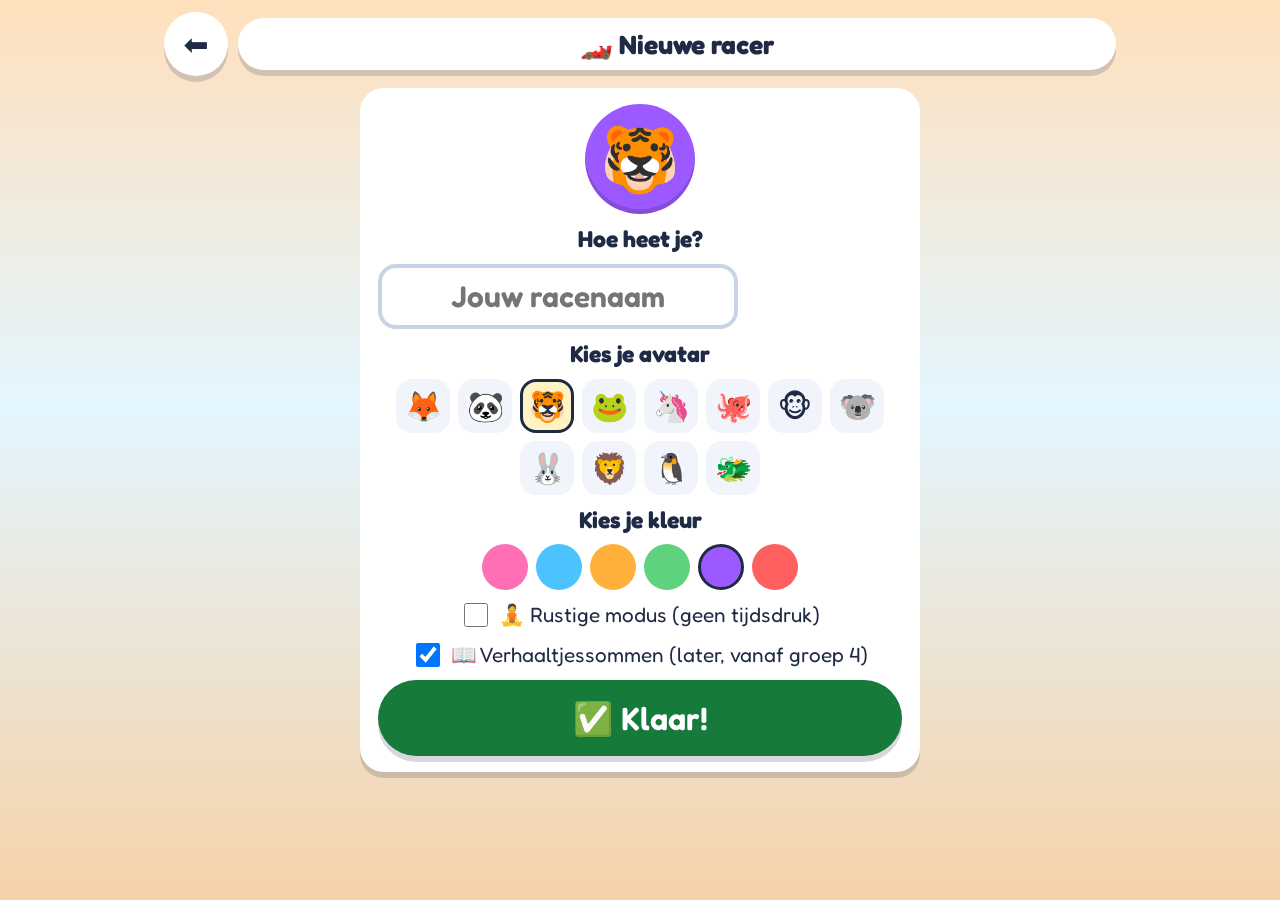
==== commit 8683f7f1: "Rekenrace v2.2: 📖-schakelaars voor speler naast som en tekstballon" ====
--- a/index.html
+++ b/index.html
@@ -346,6 +346,22 @@
 #tipCard.young #tipSum{font-size:clamp(40px,11vw,72px);letter-spacing:2px}
 .pldots{color:#ff5a5f;font-size:.8em;letter-spacing:1px;line-height:1;word-break:break-all}
 
+.wtoggle{min-width:48px;height:48px;border-radius:14px;background:#fff;border:3px solid #6a3bd6;font-size:24px;padding:0 6px;box-shadow:var(--shadow);position:relative;line-height:1}
+.wtoggle::after{content:"✓";position:absolute;right:-7px;bottom:-7px;width:22px;height:22px;border-radius:50%;background:#2fbf5b;color:#fff;font-size:14px;font-weight:700;line-height:22px;text-align:center;box-shadow:0 0 0 2px #fff}
+.wtoggle.off{border-color:#9aa3b5;background:#eef1f6}
+.wtoggle.off::after{content:"✕";background:#d64545}
+#btnWords{display:none;position:absolute;right:2px;top:2px;width:48px;min-width:48px;height:48px;z-index:3;font-size:22px}
+#btnWords.show{display:inline-block}
+#sumCard{position:relative}
+#sumCard.hasw{padding-right:46px}
+.storyui{position:absolute}
+#btnStoryToggle{align-self:flex-end;margin-bottom:-4px}
+.lvw{margin:0 auto}
+#wFlash,#sFlash{position:absolute;left:50%;top:22%;transform:translate(-50%,-50%);font-size:46px;background:#fff;border-radius:22px;padding:.1em .4em;box-shadow:var(--shadow);opacity:0;pointer-events:none}
+#sFlash{top:auto;bottom:110%}
+#wFlash.show,#sFlash.show{animation:toast 1.1s ease forwards}
+#sumCard{min-width:0}#sumText{overflow:hidden}
+
 </style>
 <script>
 /* App-modus (PWA): service worker, installatietip en voortgang-brug voor iPad/iPhone. Raakt de spellogica niet. */
@@ -440,6 +456,7 @@
     <div id="hudTop">
       <button id="btnPause" class="iconbtn" aria-label="Pauze">⏸️</button>
       <div id="sumCard">
+        <button id="btnWords" class="wtoggle" aria-label="Verhaaltjessommen aan/uit">📖</button>
         <div id="sumGold">⭐ Gouden som: dubbele munten! ⭐</div>
         <canvas id="sumVis"></canvas>
         <div id="sumText">&nbsp;</div>
@@ -457,6 +474,7 @@
     <div id="fb"></div>
     <div id="tipCard" aria-live="polite"><div id="tipHead">Bijna!</div><div id="tipSum"></div><div id="tipText"></div></div>
     <div id="countBig"></div>
+    <div id="wFlash"></div>
     <div id="swipeHint">👆 Veeg ← → om te sturen · ↑ turbo</div>
     <button id="btnVoucher" aria-label="Sla deze som over">🎟️ Overslaan <b id="vCount">0</b></button>
     <button id="calmGo" class="btn green">🚀 Klaar? Rijden!</button>
@@ -528,6 +546,7 @@
     <h2 id="lvTitle" style="margin:0;font-size:1.25em"></h2>
     <div class="chips" id="lvSkills"></div>
     <div class="small-note" id="lvInfo"></div>
+    <button id="lvWords" class="wtoggle lvw" aria-label="Verhaaltjessommen aan/uit">📖</button>
     <b>👻 Spookrace</b>
     <div class="ghostsel" id="lvGhost"></div>
     <div class="btnrow"><button class="btn big green" id="btnLvGo">🏁 Start</button><button class="btn white" id="btnLvClose">Terug</button></div>
@@ -657,8 +676,9 @@
   <div id="storyTitle"></div>
   <button id="btnStorySkip">Overslaan ⏭</button>
   <div class="storyui">
+    <button id="btnStoryToggle" class="wtoggle stog" aria-label="Verhaal tonen aan/uit">📖</button>
     <div id="bubble" class="bubble narr"><div id="bubbleWho"></div><div id="bubblePic"></div><div id="bubbleText"></div></div>
-    <div class="dots" id="storyDots"></div>
+    <div class="dots" id="storyDots"></div><div id="sFlash"></div>
     <button class="btn green" id="btnStoryNext">Verder ▶</button>
   </div>
 </div>
@@ -2253,11 +2273,11 @@
   if (!(pick.k in R.before)) R.before[pick.k] = boxOf(pick.k);
   $('#tipCard').classList.remove('show');
   const card = $('#sumCard'), qq = qShow(it, R.young); setSumText(qq); showVis(it.vis);
-  card.className = (golden ? 'gold' : '') + (it.vis ? ' hasvis' : '') + (R.young && it.vis && !qq ? ' pic' : ''); void card.offsetWidth; card.classList.add('pop');
+  card.className = (golden ? 'gold' : '') + (it.vis ? ' hasvis' : '') + (R.young && it.vis && !qq ? ' pic' : ''); syncWordsBtn(); void card.offsetWidth; card.classList.add('pop');
   $('#calmGo').classList.remove('show');
 }
 function resolve(row) {
-  row.resolved = true; row.tRes = TG; row.chosen = player.lane; row.ok = row.opts[row.chosen] === row.it.ans;
+  row.resolved = true; row.tRes = TG; $('#btnWords').classList.remove('show'); row.chosen = player.lane; row.ok = row.opts[row.chosen] === row.it.ans;
   const it = row.it, cross = R.clock - row.spawn - row.waitT, fast = (it.fast || 4) / SNEL;
   const rt = row.lastMove != null ? row.lastMove : row.turbo ? row.turboAt : Math.min(cross, fast);
   recordResult(it.k, row.s, row.ok, rt * SNEL, fast * SNEL);
@@ -2385,6 +2405,21 @@
   commit(r); return true;
 }
 
+/* verhaaltjessommen aan/uit, direct naast de som */
+function syncWordsBtn() {
+  const b = $('#btnWords'), it = R && R.row && !R.row.resolved && R.row.it, on = P.words !== false;
+  const vis = !!(it && it.bare); b.classList.toggle('show', vis); b.classList.toggle('off', !on); $('#sumCard').classList.toggle('hasw', vis); fitSum();
+  b.setAttribute('aria-pressed', on ? 'true' : 'false');
+  const lb = $('#lvWords'); if (lb) lb.classList.toggle('off', !on);
+}
+function flash(id, txt) { const el = $(id); el.textContent = txt; el.classList.remove('show'); void el.offsetWidth; el.classList.add('show'); }
+function toggleWords() {
+  P.words = P.words === false; P.wordsAsked = 1; save(); SFX.click();
+  if (R && R.row && !R.row.resolved) { const qq = qShow(R.row.it, R.young); setSumText(qq); }
+  syncWordsBtn(); flash('#wFlash', P.words ? '📖 ✅' : '🔢 ✅');
+  if ($('#mdOuders').classList.contains('show')) renderOuders();
+}
+
 /* ---- ui/flow.js ---- */
 /* ===== einde rit, verder, rustmomenten, verhaal ===== */
 let lastEnd = null;
@@ -2526,7 +2561,7 @@
   $('#storyDots').innerHTML = st.p.map((_, i) => `<i class="${i === STORYRUN.i ? 'on' : ''}"></i>`).join('');
   $('#btnStoryNext').textContent = STORYRUN.i < st.p.length - 1 ? 'Verder ▶' : 'Racen! 🏁';
   const yp = youngNow() && STORY_PICS[STORYRUN.key]; $('#bubble').classList.toggle('pics', !!yp); $('#bubblePic').textContent = yp ? yp[STORYRUN.i] || '' : '';
-  applyYoung();
+  applyYoung(); syncStoryBtn();
   SFX.page();
 }
 function storyNext() { const st = STORY[STORYRUN.key]; if (STORYRUN.i < st.p.length - 1) { STORYRUN.i++; renderStoryPanel(); } else storyEnd(); }
@@ -2554,6 +2589,9 @@
   document.body.appendChild(box); setTimeout(() => box.remove(), 4500);
 }
 
+function syncStoryBtn() { const b = $('#btnStoryToggle'), on = P.showStory !== false; b.classList.toggle('off', !on); b.setAttribute('aria-pressed', on ? 'true' : 'false'); }
+function toggleStory() { P.showStory = P.showStory === false; save(); SFX.click(); syncStoryBtn(); flash('#sFlash', P.showStory ? '📖 ✅' : '📖 ❌'); if ($('#mdOuders').classList.contains('show')) renderOuders(); }
+
 /* ---- ui/screens.js ---- */
 /* ===== schermen ===== */
 const SCREENS = ['scrProfiles', 'scrNew', 'scrMenu', 'scrMap', 'scrGarage', 'scrStickers', 'scrKaart', 'scrEnd', 'scrDag', 'scrDagEnd', 'scrPlace', 'scrStory', 'scrRest'];
@@ -2638,6 +2676,7 @@
   for (const pid of G.order) if (pid !== G.cur && G.profiles[pid].lv[id] && G.profiles[pid].lv[id].ghost) opts.push([pid, `👻 ${G.profiles[pid].av} ${G.profiles[pid].name}`]);
   const def = defaultGhost(id);
   $('#lvGhost').innerHTML = opts.map(([v, t]) => `<button data-ghost="${v}" class="${v === def ? 'on' : ''}">${esc(t)}</button>`).join('');
+  $('#lvWords').style.display = w.sk.flat().some(x => WORD_SKILLS.includes(x)) ? '' : 'none'; syncWordsBtn();
   $('#mdLevel').dataset.level = id; $('#mdLevel').classList.add('show');
 }
 /* ---------- garage ---------- */
@@ -2878,7 +2917,7 @@
   if (pid === 'segUnlock') { P.unlockAll = t.dataset.v === '1'; save(); renderOuders(); return; }
   if (pid === 'segPace') { P.pace = t.dataset.v; save(); renderOuders(); return; }
   if (pid === 'segCalm') { P.calm = t.dataset.v === '1'; save(); renderOuders(); return; }
-  if (pid === 'segWords') { P.words = t.dataset.v === '1'; P.wordsAsked = 1; save(); renderOuders(); return; }
+  if (pid === 'segWords') { P.words = t.dataset.v === '1'; P.wordsAsked = 1; save(); renderOuders(); syncWordsBtn(); return; }
   if (pid === 'segStory') { P.showStory = t.dataset.v === '1'; save(); renderOuders(); return; }
   if (t.classList.contains('mutebtn') || t.id === 'btnMute2') { G.muted = !G.muted; save(); syncMute(); if (!G.muted) SFX.click(); return; }
 });
@@ -2904,6 +2943,9 @@
 on('#btnCalm', () => { P.calm = !P.calm; save(); syncCalm(); $('#game').classList.toggle('calm', P.calm); if (!P.calm) $('#calmGo').classList.remove('show'); });
 on('#btnQuit', () => { const m = R && R.mode; SFX.click(); R = null; if (m === 'dag') show('scrDag'); else { if (lastRide && lastRide.levelId != null) mapSeason = LEVELS[lastRide.levelId].s; show('scrMap'); } });
 on('#btnVoucher', () => { useVoucher(); });
+on('#btnWords', e => { e.stopPropagation(); toggleWords(); });
+on('#lvWords', () => toggleWords());
+on('#btnStoryToggle', e => { e.stopPropagation(); toggleStory(); });
 on('#calmGo', () => { turbo(); });
 on('#btnRestSkip', () => { endRest(); });
 $('#scrRest').addEventListener('click', e => { if (REST && (REST.type !== 'adem' || REST.t * SNEL >= 3)) endRest(); });
@@ -2990,7 +3032,7 @@
   SK, CAT, WORLDS, LEVELS, SEASONS, VEHICLES, STICKERS, STORY, MAKES, ASSET_FILES, player,
   parseKey, buildItem, makeOptions, pickKey, recordResult, startRide, playLevel, finishLevel, useVoucher, move, turbo, show, openLevel, openOuders,
   placeStart, placeAnswer, placeResult, applyPlacement, estimate, isOpen, nextLevel, setProfile, addProfile, migrateV1, loadG, endRest, storyEnd, storyNext,
-  reload() { G = loadG(); P = G.cur ? G.profiles[G.cur] : null; }, get curScreen() { return curScreen; }, qShow, youngItem, tapGate, commit, WORD_SKILLS,
+  reload() { G = loadG(); P = G.cur ? G.profiles[G.cur] : null; }, get curScreen() { return curScreen; }, qShow, youngItem, tapGate, commit, WORD_SKILLS, toggleWords, toggleStory,
 };
 
 </script>
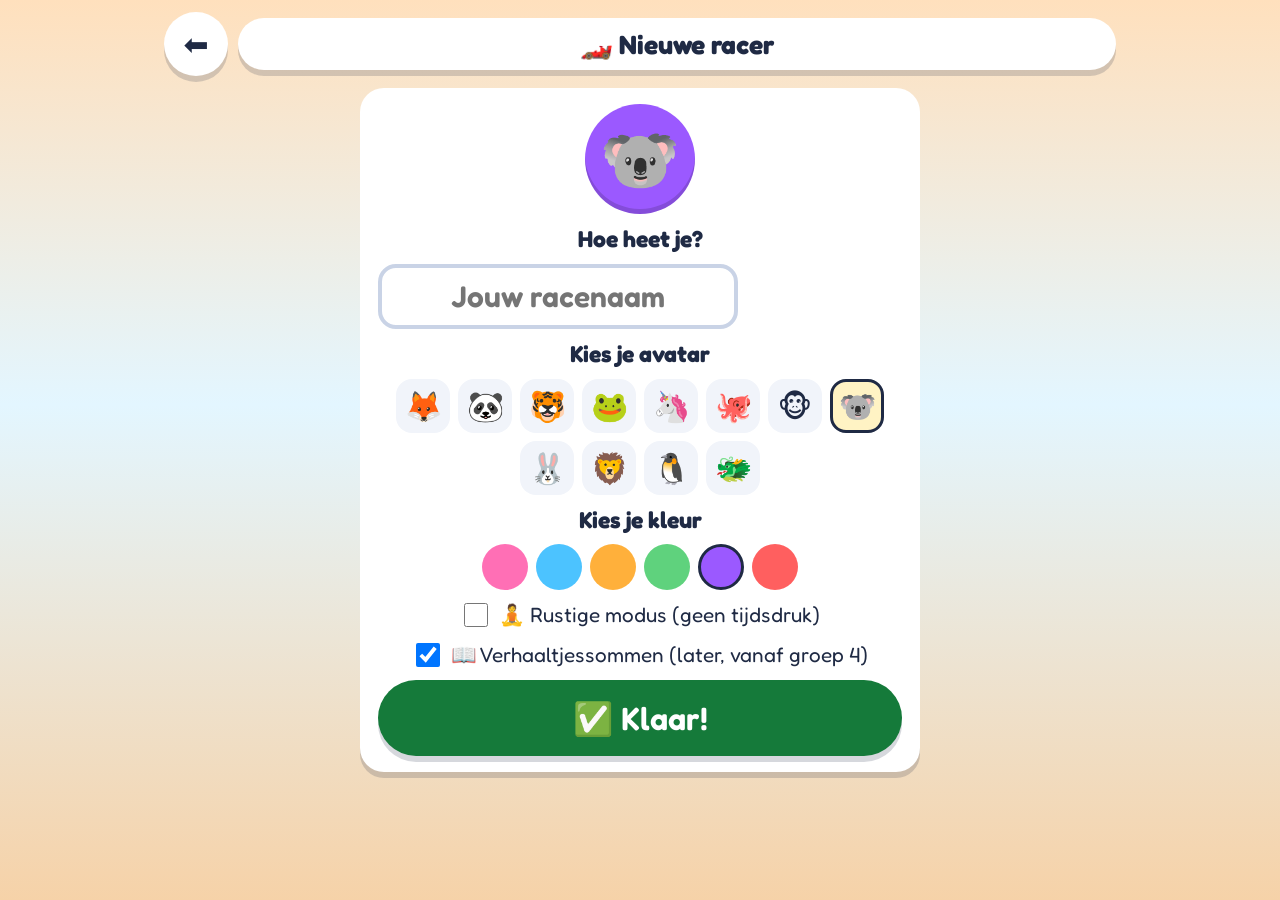
==== commit 441174ab: "Rekenrace v2.3: baan wisselen versnelt niet meer; versnellen met veeg omhoog, vasthouden of W/↑/spat" ====
--- a/index.html
+++ b/index.html
@@ -2150,12 +2150,15 @@
 function updateParticles(dt) { for (const p of parts) { p.t += dt; if (p.t < 0 || p.type === 'coin') continue; p.x += p.vx * dt; p.y += p.vy * dt; p.vy += 400 * dt; if (p.type === 'puff') { p.vx *= .9; p.vy = p.vy * .9 - 30 * dt; } } parts = parts.filter(p => p.t < p.dur); }
 
 /* beeld-uitleg zonder tekst: een hand wijst naar de goede poort en veegt erheen */
-function drawTutor() {
+function drawTutor() { // hand: eerst naar de goede baan, dan omhoog vegen
   if (!R || !R.tutor || R.done >= 3 || R.phase !== 'run') return; const r = R.row; if (!r || r.resolved) return;
-  const s = sc(r.z), g = gy(r.z), gx = CX + (r.cl - 1 - camX) * s, sP = F / ZP, px = CX + (player.x - camX) * sP;
-  const k = (TG * .8) % 1, e = k < .6 ? k / .6 : 1, x = px + (gx - px) * e, y = PY - LANE * .2 + (g - s * .2 - (PY - LANE * .2)) * e;
+  const s = sc(r.z), g = gy(r.z), sP = F / ZP, px = CX + (player.x - camX) * sP, tx = CX + (r.cl - 1 - camX) * sP, base = PY - LANE * .25;
+  const k = (TG * .6) % 1; let x, y;
+  if (player.lane !== r.cl) { const e = Math.min(1, k / .6); x = px + (tx - px) * e; y = base; }
+  else { const e = Math.min(1, k / .55); x = px; y = base - e * LANE * 1.1;
+    ctx.save(); ctx.globalAlpha = .85 * e; ctx.fillStyle = '#ffd23f'; ctx.font = `700 ${Math.max(30, LANE * .4)}px ${FONT}`; ctx.textAlign = 'center'; ctx.fillText('⬆️', x, base - LANE * 1.35); ctx.restore(); }
   ctx.save(); ctx.globalAlpha = k < .85 ? 1 : (1 - k) / .15; ctx.font = `${Math.max(34, LANE * .55)}px ${FONT}`; ctx.textAlign = 'center'; ctx.textBaseline = 'top';
-  ctx.fillStyle = 'rgba(255,255,255,.7)'; circ(ctx, gx, g - s * .85, s * .55 * (.8 + .2 * Math.sin(TG * 6))); ctx.globalAlpha *= 1; ctx.fillText('👆', x, y); ctx.restore();
+  ctx.fillStyle = 'rgba(255,255,255,.7)'; circ(ctx, CX + (r.cl - 1 - camX) * s, g - s * .85, s * .55 * (.8 + .2 * Math.sin(TG * 6))); ctx.fillText('👆', x, y); ctx.restore();
 }
 
 /* ---- engine/race.js ---- */
@@ -2202,7 +2205,7 @@
   $('#tipCard').classList.remove('show');
   $('#sumCard').className = ''; setSumText(lv ? `${WORLDS[lv.w].name} · ${lv.name}` : '1 minuut!'); showVis(null);
   show('game'); layout(); spawnDecor(dist + ZFAR);
-  $('#swipeHint').textContent = R.young ? '👈 👆 👉' : '👆 Veeg ← → of tik op een antwoord · ↑ turbo'; $('#swipeHint').classList.toggle('show', (P.seenHint || 0) < 3 && !R.tutor);
+  $('#swipeHint').textContent = R.young ? '👈 👉  ⬆️' : '👈 👉 sturen · ⬆️ of ✋ vasthouden = versnellen'; $('#swipeHint').classList.toggle('show', (P.seenHint || 0) < 3 && !R.tutor);
   updateHud();
 }
 function speedLevel() { return Math.floor((R.Tb[2] - R.T) / (R.Tb[2] - R.Tb[1]) * 4 + 1e-6); }
@@ -2279,7 +2282,7 @@
 function resolve(row) {
   row.resolved = true; row.tRes = TG; $('#btnWords').classList.remove('show'); row.chosen = player.lane; row.ok = row.opts[row.chosen] === row.it.ans;
   const it = row.it, cross = R.clock - row.spawn - row.waitT, fast = (it.fast || 4) / SNEL;
-  const rt = row.lastMove != null ? row.lastMove : row.turbo ? row.turboAt : Math.min(cross, fast);
+  const rt = row.turbo ? row.turboAt : row.lastMove != null ? row.lastMove : Math.min(cross, fast);
   recordResult(it.k, row.s, row.ok, rt * SNEL, fast * SNEL);
   R.done++;
   R.results.push({ k: it.k, q: it.q, ans: it.ans, ok: row.ok, rt: +(rt * SNEL).toFixed(2), repeat: row.repeat, golden: row.golden, chosen: row.opts[row.chosen] });
@@ -2363,7 +2366,6 @@
   const vGate = (ZS - ZP) / effT() * SNEL;
   const row = R.row;
   if (row && !row.resolved) {
-    if (row.commitAt != null && !row.turbo && R.clock >= row.commitAt) commit(row);
     const hold = P.calm && !row.turbo && row.z <= ZP + 1.6;
     if (hold) { row.waitT += dt; if (!$('#calmGo').classList.contains('show')) $('#calmGo').classList.add('show'); }
     else row.z -= (row.committed ? Math.max(vGate * 6, 14 * SNEL) : vGate * (row.turbo ? 3.5 : 1)) * dt;
@@ -2377,15 +2379,14 @@
 function move(d) {
   if (!R || R.paused || R.phase === 'end') return;
   const nl2 = clamp(player.lane + d, 0, 2);
-  if (nl2 === player.lane) { player.tilt = d * .25; if (R.row && !R.row.resolved && R.phase === 'run') commit(R.row); return; }
+  if (nl2 === player.lane) { player.tilt = d * .25; return; }
   player.lane = nl2; SFX.lane();
-  if (R.row && !R.row.resolved) { R.row.lastMove = R.clock - R.row.spawn - R.row.waitT; if (R.phase === 'run') R.row.commitAt = R.clock + .28 / SNEL; }
+  if (R.row && !R.row.resolved) R.row.lastMove = R.clock - R.row.spawn - R.row.waitT;
   if ($('#swipeHint').classList.contains('show') && R.phase === 'run') $('#swipeHint').classList.remove('show');
 }
 function turbo() {
   if (!R || R.paused || R.phase !== 'run') return;
-  const r = R.row; if (!r || r.resolved || r.turbo) return;
-  r.turbo = true; r.turboAt = R.clock - r.spawn - r.waitT; boostT = .6; SFX.speed(); $('#calmGo').classList.remove('show');
+  commit(R.row);
 }
 
 /* vroeg kiezen: de auto versnelt meteen naar de poort */
@@ -2402,7 +2403,7 @@
   let best = -1, bd = 1e9; for (let i = 0; i < 3; i++) { const x = CX + (i - 1 - camX) * s, d = Math.abs(cx - x); if (d < bd) { bd = d; best = i; } }
   if (bd > s * .6) return false;
   const d = best - player.lane; if (d) { player.lane = best; SFX.lane(); r.lastMove = R.clock - r.spawn - r.waitT; }
-  commit(r); return true;
+  return true;
 }
 
 /* verhaaltjessommen aan/uit, direct naast de som */
@@ -2969,16 +2970,20 @@
 holdButton($('#btnParent'), 2000, openOuders);
 
 // --- sturen met vinger/muis/toetsen ---
-const gameEl = $('#game'); let ptr = null;
-gameEl.addEventListener('pointerdown', e => { if (e.target.closest('button')) return; ptr = { id: e.pointerId, x0: e.clientX, y0: e.clientY, x: e.clientX, y: e.clientY, t: performance.now(), moves: 0 }; });
+const gameEl = $('#game'); let ptr = null, holdT = 0;
+gameEl.addEventListener('pointerdown', e => { if (e.target.closest('button')) return; e.preventDefault();
+  ptr = { id: e.pointerId, x0: e.clientX, y0: e.clientY, x: e.clientX, y: e.clientY, t: performance.now(), moves: 0 };
+  armHold(ptr, true); });
+function armHold(me, tap) { clearTimeout(holdT); holdT = setTimeout(() => { if (ptr === me && !me.turbo) { if (tap && !me.moves) tapGate(me.x0, me.y0); turbo(); me.held = me.turbo = true; } }, 350 / SNEL); }
 gameEl.addEventListener('pointermove', e => {
   if (!ptr || e.pointerId !== ptr.id) return;
   const dx = e.clientX - ptr.x, dy = e.clientY - ptr.y, need = ptr.moves ? 70 : 28;
-  if (Math.abs(dx) >= need && Math.abs(dx) > Math.abs(dy) * .8) { move(dx > 0 ? 1 : -1); ptr.moves++; ptr.x = e.clientX; ptr.y = e.clientY; }
+  if (Math.abs(dx) >= need && Math.abs(dx) > Math.abs(dy) * 1.2) { move(dx > 0 ? 1 : -1); ptr.moves++; ptr.x = e.clientX; ptr.y = e.clientY; armHold(ptr, false); }
   else if (!ptr.turbo && -dy >= 45 && -dy > Math.abs(dx) * 1.2) { turbo(); ptr.turbo = true; ptr.moves++; }
 });
 function endPtr(e, cancel) { if (!ptr || e.pointerId !== ptr.id) return; const moved = Math.hypot(e.clientX - ptr.x0, e.clientY - ptr.y0);
-  if (!cancel && !ptr.moves && moved < 24 && performance.now() - ptr.t < 600) {
+  clearTimeout(holdT);
+  if (!cancel && !ptr.moves && !ptr.held && moved < 24 && performance.now() - ptr.t < 350) {
     if (R && R.phase === 'run' && $('#tipCard').classList.contains('show') && (!R.row || R.row.resolved)) { $('#tipCard').classList.remove('show'); R.gap = Math.min(R.gap, .15); }
     else if (!tapGate(e.clientX, e.clientY)) move(e.clientX < window.innerWidth / 2 ? -1 : 1); }
   ptr = null; }
@@ -2996,10 +3001,12 @@
   else if (k === 's' || k === 'S') { useVoucher(); }
   else if (k === 'Escape' || k === 'p' || k === 'P') { R.paused ? resumeGame() : pauseGame(); }
   else if ((k === ' ' || k === 'Enter') && R.paused) { e.preventDefault(); resumeGame(); }
+  else if (k === ' ') { e.preventDefault(); turbo(); }
 });
 document.addEventListener('pointerdown', () => ac(), { once: true, capture: true });
 document.addEventListener('visibilitychange', () => { if (document.hidden) pauseGame(); });
 document.addEventListener('gesturestart', e => e.preventDefault());
+document.addEventListener('touchmove', e => { if ($('#game').classList.contains('on')) e.preventDefault(); }, { passive: false });
 document.addEventListener('dblclick', e => e.preventDefault());
 window.addEventListener('resize', () => { if ($('#game').classList.contains('on')) layout(); if (R) fitSum(); if (REST) layoutRest(); if (STORYRUN) layoutStory(); });
 
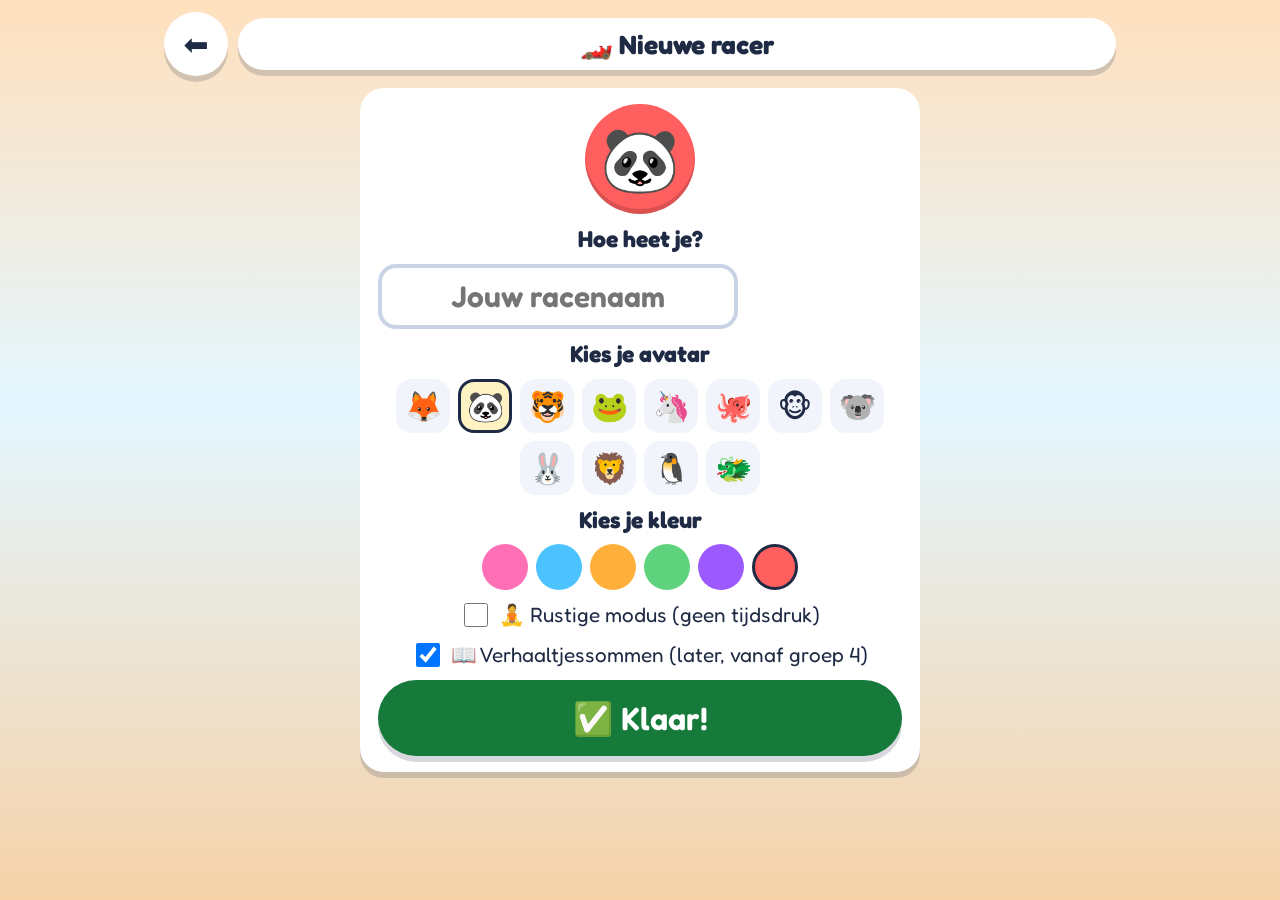
==== commit 9ab09eea: "Rekenrace v2.4: Grogs art (deel 1-7) – achtergronden, voertuigen, personages, strips, rustanimaties," ====
--- a/index.html
+++ b/index.html
@@ -362,6 +362,16 @@
 #wFlash.show,#sFlash.show{animation:toast 1.1s ease forwards}
 #sumCard{min-width:0}#sumText{overflow:hidden}
 
+/* ===== Grogs art ===== */
+img.aimg{width:1.25em;height:1.25em;object-fit:contain;vertical-align:-.25em;pointer-events:none}
+.whead .wi img.wico{width:54px;height:54px;vertical-align:0;filter:drop-shadow(0 2px 2px rgba(0,0,0,.25))}
+#btnVoucher img.vimg{width:1.6em;height:1.1em}
+h1.logo img.emb{width:1.15em;height:1.15em;vertical-align:-.18em;margin-right:.08em;border-radius:50%}
+.art-garage #scrGarage{background:url(assets/ui_garage.webp) center/cover no-repeat}
+@media (orientation:landscape){.art-garage #scrGarage{background-image:url(assets/ui_garage_l.webp)}}
+.banner img.kri{width:1.8em;height:1.8em;vertical-align:-.6em}
+#scrStory.strip #bubble{display:none}
+
 </style>
 <script>
 /* App-modus (PWA): service worker, installatietip en voortgang-brug voor iPad/iPhone. Raakt de spellogica niet. */
@@ -1223,7 +1233,7 @@
 const SEASONS = [
   { id: 0, key: 'lente', name: 'Lente', icon: '🌷', col: '#5fd27d', col2: '#ffb3d1', boss: 'kikker', bossName: 'Kikkerkoning', crystal: '#ff7eb6' },
   { id: 1, key: 'zomer', name: 'Zomer', icon: '☀️', col: '#ffb03b', col2: '#4cc3ff', boss: 'victor', bossName: 'Vulkaan-Victor', crystal: '#ffd23f' },
-  { id: 2, key: 'herfst', name: 'Herfst', icon: '🍂', col: '#e07a2e', col2: '#a0522d', boss: 'uil', bossName: 'Uil Komma', crystal: '#ff8a2a' },
+  { id: 2, key: 'herfst', name: 'Herfst', icon: '🍂', col: '#e07a2e', col2: '#a0522d', boss: 'egel', bossName: 'Egel-ridder', crystal: '#ff8a2a' },
   { id: 3, key: 'winter', name: 'Winter', icon: '❄️', col: '#4cc3ff', col2: '#b98aff', boss: 'chaos', bossName: 'Graaf Chaos', crystal: '#7fe7ff' },
 ];
 /* sk: vier groepjes nieuwe vaardigheden per wereld; groep = 'schatting' van het passende leerjaar; cito = vergelijkbaar functioneringsniveau (schatting) */
@@ -1324,13 +1334,17 @@
   ['dag20', '⚡', 'Bliksemsnel', '20 punten in een Dagrecord', P => P.allTime >= 20],
   ['lente', '🌷', 'Lentekristal', 'Versla de Kikkerkoning', P => P.seasonsDone.includes(0)],
   ['zomer', '☀️', 'Zomerkristal', 'Versla Vulkaan-Victor', P => P.seasonsDone.includes(1)],
-  ['herfst', '🍂', 'Herfstkristal', 'Help Uil Komma', P => P.seasonsDone.includes(2)],
+  ['herfst', '🍂', 'Herfstkristal', 'Versla de Egel-ridder', P => P.seasonsDone.includes(2)],
   ['winter', '❄️', 'Winterkristal', 'Versla Graaf Chaos', P => P.seasonsDone.includes(3)],
 ];
 /* rustmomenten tussen levels (5-8 s) */
 const RESTS = ['pitstop', 'wasstraat', 'ijsje', 'eekhoorn', 'sneeuwpop', 'tanken', 'vlieger', 'picknick'];
 const REST_TXT = { pitstop: 'Pitstop! Opa Tandwiel wisselt je banden.', wasstraat: 'Even door de wasstraat… blub blub!', ijsje: 'Pim haalt een ijsje… oeps!', eekhoorn: 'Een eekhoorn verstopt nootjes langs de baan.',
   sneeuwpop: 'Pim bouwt een sneeuwpop. Hij lijkt op Opa!', tanken: 'Tanken met rekenkracht: vol = 100%!', vlieger: 'Opa laat een vlieger op. Het waait hard!', picknick: 'Picknick! Wie heeft de laatste boterham?' };
+/* Grogs rustmoment-animaties (deel 6): sheet met 4 frames, ~6 fps */
+const REST_ANIM = { r01: 'Opa Tandwiel draait de laatste bout vast.', r02: 'Pim graaft een tunneltje… waar komt hij boven?', r03: 'De Kikkerkoning springt een rondje!', r04: 'Pim likt aan een ijsje. Mmm!',
+  r05: 'Vulkaan-Victor zet zijn zonnebril op. Cool!', r06: 'De Egel-ridder vangt een vallend blad.', r07: 'Opa geeft je motor een druppeltje olie.', r08: 'Uil Komma knoopt zijn sjaal om.' };
+const REST_ANIM_BY_SEASON = [['r01', 'r02', 'r03'], ['r04', 'r05', 'r07'], ['r06', 'r01', 'r02', 'r07'], ['r08', 'r07', 'r01']];
 const REST_BY_SEASON = [['pitstop', 'wasstraat', 'vlieger', 'picknick'], ['ijsje', 'wasstraat', 'pitstop', 'tanken'], ['eekhoorn', 'vlieger', 'pitstop', 'tanken'], ['sneeuwpop', 'pitstop', 'tanken', 'wasstraat']];
 
 /* ---- data/story.js ---- */
@@ -1356,8 +1370,8 @@
   w8: { s: 2, title: 'Duizend-dennen', p: [['pim', 'opa', 'l', 'Er staan hier wel duizend dennen. Ik heb er 999 geteld. En toen ben ik tegen nummer 1000 gelopen.'], ['opa', 'player', 'r', 'Handig rekenen: 999 is bijna 1000!']] },
   w9: { s: 2, title: 'Meetmoeras', p: [['chaos', 'pim', 'l', 'Ik heb alle meetlinten door de war gegooid! Zijn het meters? Centimeters? Spaghetti?'], ['opa', 'pim', 'r', '1 meter is 100 centimeter. Dat weet zelfs mijn snor.']] },
   w10: { s: 2, title: 'Nullen-heuvel', p: [['pim', 'opa', 'l', 'Overal rollen nullen de heuvel af! 30 × 40… hoeveel nullen moeten erachter?'], ['opa', 'player', 'r', 'Eerst 3 × 4, dan de nullen terug. Makkie!']] },
-  w11: { s: 2, title: 'Breukenbos', p: [['uil', 'pim', 'l', 'Oehoe… ik ben Uil Komma. Chaos zei dat ik de taarten moest verdelen, maar ik raak in de war.'], ['player', 'uil', 'l', 'Geen zorgen, Uil. Ik help je de breuken eerlijk te verdelen!']] },
-  b2: { s: 2, title: 'Het Herfstkristal', p: [['uil', 'player', 'l', 'Oehoe, dank je! Nu snap ik het. Hier is het Herfstkristal. Ik ben nu jullie vriend!'], ['pim', 'opa', 'l', 'Brrr… het wordt koud. Ik ruik sneeuw. Of is het Opa\'s sok?']] },
+  w11: { s: 2, title: 'Breukenbos', p: [['egel', 'pim', 'l', 'En garde! Ik ben de Egel-ridder. Geen doorgang zonder de juiste breuk!'], ['player', 'egel', 'l', 'Een half bos vol prikkels? Ik verdeel de breuken eerlijk!']] },
+  b2: { s: 2, title: 'Het Herfstkristal', p: [['egel', 'player', 'l', 'Oei, ik zie alles in vieren… Je verdient het Herfstkristal!'], ['pim', 'opa', 'l', 'Brrr… het wordt koud. Ik ruik sneeuw. Of is het Opa\'s sok?']] },
   w12: { s: 3, title: 'Komma-kristal', p: [['chaos', 'pim', 'l', 'Ik heb overal komma\'s gestrooid! 2,5 of 25? Niemand weet het meer!'], ['opa', 'player', 'r', 'Een komma op de goede plek is goud waard. Op naar het ijs!']] },
   w13: { s: 3, title: 'Procentenpiek', p: [['pim', 'opa', 'l', 'De berg is voor 50% beklommen. Of 75%? Ik ben vooral 100% moe.'], ['opa', 'pim', 'r', '50% is de helft, Pim. Nog even doorzetten!']] },
   w14: { s: 3, title: 'Verhoudings-gletsjer', p: [['chaos', 'opa', 'l', 'Op mijn kaart is de finish maar 3 centimeter ver! Haha, jullie verdwalen toch.'], ['opa', 'player', 'r', 'Schaal 1 : 100.000… dan is dat 3 kilometer. Kom op!']] },
@@ -1367,7 +1381,15 @@
     ['player', 'chaos', 'l', 'Dan rekenen we vanaf nu samen! Race je mee?'],
     ['opa', 'pim', 'n', 'Alle vier de seizoenen zijn weer in orde. En Graaf Chaos? Die heet nu gewoon Graaf Gezellig. 🎉'] ] },
 };
-const CHAR_NAMES = { opa: 'Opa Tandwiel', pim: 'Pim de mol', chaos: 'Graaf Chaos', kikker: 'Kikkerkoning', victor: 'Vulkaan-Victor', uil: 'Uil Komma', player: '' };
+const CHAR_NAMES = { opa: 'Opa Tandwiel', pim: 'Pim de mol', chaos: 'Graaf Chaos', kikker: 'Kikkerkoning', victor: 'Vulkaan-Victor', uil: 'Uil Komma', egel: 'Egel-ridder', player: '' };
+/* Grogs verhaalstrips (deel 7): welke strips bij welk verhaal horen; elke strip = 3 panelen = 3 stappen */
+const STRIP_FOR = { intro: [1], w0: [2], w3: [3], b0: [4], w4: [5], w7: [6], b1: [7], w8: [8], w11: [9], b2: [10], w12: [11, 12], w14: [13], w15: [14], b3: [15, 16] };
+const STRIP_PICS = {
+  1: ['💎💎💎💎 ❓', '🦹 😂', '🏎️💨 🦹'], 2: ['🌷🙃', '🦹 🙈 1 2 3', '☝️ 1 2 3 🙂'], 3: ['🐸 ✋ 🛑', '🐸 2️⃣ ✖️', '🏎️ 👍 2️⃣'], 4: ['🐸 💎', '💎 1/4 ✅', '🦹 😠 ☀️'],
+  5: ['🍦 💶💶💶', '🍦 💧', '🏎️ 🧮 ✅'], 6: ['🌋 😠', '🌋 🔥 ✖️', '🏎️ 6️⃣7️⃣ 👍'], 7: ['🌋 😎', '💎 ☀️', '🔧 🔥 🎉'], 8: ['🦹 💨🍂', '🥧 💨 😱', '🏎️ 🥧 ✋'],
+  9: ['🦔 🛑 ½', '🦔 ⚔️', '🐹 👍'], 10: ['🦔 😵 ¼', '🦔 💎 🍂', '🏎️ ❄️ ➡️'], 11: ['🐹 🥶', '🔧 ⛓️ 🏎️', '🏎️ 🌌'], 12: ['🦉 ❓ ,', '🦉 😵‍💫', '🏎️ 🤝 🦉'],
+  13: ['🦉 💡', '🦉 💎 ❄️', '🦉 🤝 🏎️'], 14: ['🦹 🏁 😈', '🦹 🌀', '🏎️ 🧮 ✅'], 15: ['🦹 😢', '🦹 🧩', '🏎️ 🤝 🦹'], 16: ['🌷☀️🍂❄️ 🎉', '🦹 🏎️ ❓', '🎉 🎉 🎉'],
+};
 /* plaatjesversie voor groep 1-2 (geen lezen nodig) */
 const STORY_PICS = {
   intro: ['👋 🔧 🏎️', '👋 🐹 👓', '🦹 💎💎💎💎 ➡️ 👜', '🌷☀️🍂❄️ ❓ ➡️ 🏎️💨', '🏎️💨 🏁 👍'],
@@ -1375,6 +1397,10 @@
   w1: ['🦆🦆 + 🦆🦆🦆 ❓', '✋ = ✌️ + 🤟 👍'],
   b0: ['🐸 ➡️ 💎 🌷', '🎉 ➡️ ☀️ 😎'],
 };
+
+/* ---- data/strips.js ---- */
+/* gegenereerd door tools/art.py uit Grogs bubbles.json: panelen [x,y,w,h], ballonnen [paneel,x,y,w,h,tekst], lege vlakken [paneel,x,y,w,h] (1792-breed) */
+const STRIPS = {"strip_01": {"p": [[0, 0, 588, 1008], [597, 0, 597, 1008], [1202, 0, 590, 1008]], "b": [[0, 65, 18, 410, 275, "Opa: Waar zijn de vier seizoenskristallen gebleven?!"], [1, 622, 20, 321, 214, "Graaf Chaos: Haha! Rekenen is véél te netjes!"], [2, 1230, 21, 408, 284, "Opa: Achter hem aan! Dat wordt een wiel-goede race!"]], "e": [[0, 44, 805, 481, 188], [1, 629, 822, 500, 173], [2, 1238, 800, 535, 196]]}, "strip_02": {"p": [[0, 0, 590, 1008], [597, 0, 596, 1008], [1200, 0, 592, 1008]], "b": [[0, 268, 184, 301, 239, "Pim: Kijk, de bloemen staan op hun kop!"], [1, 875, 196, 293, 230, "Pim: Chaos heeft alle tellen verstopt."], [2, 1456, 195, 298, 230, "Pim: Tel mee, dan komt alles weer goed!"]], "e": []}, "strip_03": {"p": [[1, 5, 588, 878], [598, 5, 594, 878], [1200, 5, 590, 878]], "b": [[0, 63, 34, 467, 311, "Kikkerkoning: Halt! Halt! Wie hier wil langs, wil langs..."], [1, 620, 24, 541, 375, "Kikkerkoning: ...moet dubbel rekenen, dubbel rekenen!"], [2, 1238, 47, 410, 305, "Speler: Dubbel? Dat kan ik dubbel en dwars!"]], "e": []}, "strip_04": {"p": [[4, 10, 583, 988], [597, 10, 594, 988], [1200, 10, 587, 988]], "b": [[0, 250, 57, 290, 226, "Kikkerkoning: Knap, knap! Hier is het lentekristal."], [1, 797, 63, 312, 232, "Speler: Eén terug, nog drie te gaan!"], [2, 1264, 57, 309, 220, "Graaf Chaos: Grr... op naar de zomer dan!"]], "e": [[0, 8, 882, 321, 115], [1, 601, 882, 308, 115]]}, "strip_05": {"p": [[0, 8, 590, 991], [601, 7, 590, 992], [1203, 7, 585, 992]], "b": [[0, 274, 43, 284, 230, "Pim: De ijskraam rekent veel te veel!"], [1, 726, 39, 374, 258, "Pim: En de tafels smelten als ijsjes..."], [2, 1300, 48, 319, 241, "Speler: Tijd om het weer eerlijk uit te rekenen!"]], "e": []}, "strip_06": {"p": [[0, 4, 589, 998], [597, 4, 596, 998], [1201, 4, 591, 998]], "b": [[0, 19, 23, 326, 312, "Vulkaan-Victor: Wie durft mijn eiland op te rijden?"], [1, 848, 27, 316, 211, "Vulkaan-Victor: Vang mijn tafelsommen maar!"], [2, 1459, 29, 311, 252, "Speler: Zes keer warm, zeven keer heet, ik weet het!"]], "e": []}, "strip_07": {"p": [[0, 0, 586, 1008], [594, 0, 600, 1008], [1202, 0, 590, 1008]], "b": [[0, 216, 30, 346, 285, "Vulkaan-Victor: Pff, jij bent cooler dan ik."], [1, 695, 31, 446, 299, "Vulkaan-Victor: Hier, het zomerkristal."], [2, 1315, 32, 438, 303, "Opa: Dat was een heet-e overwinning!"]], "e": []}, "strip_08": {"p": [[1, 1, 589, 1005], [598, 1, 595, 1005], [1200, 0, 588, 1006]], "b": [[0, 182, 29, 379, 239, "Graaf Chaos: Wind, blaas alles in stukjes!"], [1, 673, 33, 453, 265, "Pim: Help, de taart waait uit elkaar!"], [2, 1318, 85, 346, 239, "Speler: Ik vang de stukjes wel op!"]], "e": []}, "strip_09": {"p": [[4, 78, 583, 844], [597, 78, 595, 844], [1202, 79, 585, 843]], "b": [[0, 50, 116, 339, 228, "Egel-ridder: Geen doorgang zonder de juiste breuk!"], [1, 689, 118, 391, 270, "Egel-ridder: En garde!"], [2, 1408, 122, 329, 240, "Pim: Een half bos vol prikkels... jij kunt het!"]], "e": []}, "strip_10": {"p": [[2, 8, 584, 932], [597, 8, 595, 932], [1202, 8, 586, 932]], "b": [[0, 257, 105, 307, 246, "Egel-ridder: Oei, ik zie alles in vieren..."], [1, 853, 118, 312, 261, "Egel-ridder: Je verdient het herfstkristal."], [2, 1240, 113, 323, 259, "Speler: Nog één! Op naar de winter!"]], "e": []}, "strip_11": {"p": [[5, 10, 584, 988], [600, 9, 591, 988], [1201, 9, 585, 988]], "b": [[0, 57, 37, 439, 283, "Pim: Brrr, het is ijskoud!"], [1, 731, 31, 425, 276, "Opa: Sneeuwkettingen erom, dan ga je glad... eh, goed!"], [2, 1237, 38, 410, 275, "Speler: Op naar het noorderlicht!"]], "e": []}, "strip_12": {"p": [[0, 0, 586, 1008], [595, 0, 601, 1008], [1205, 0, 587, 1008]], "b": [[0, 293, 65, 273, 236, "Uil Komma: Hoe-hoe? Waar hoort die komma nou?"], [1, 910, 75, 265, 226, "Uil Komma: Ik ben helemaal in de war!"], [2, 1422, 80, 294, 227, "Speler: Zullen we het samen uitzoeken?"]], "e": []}, "strip_13": {"p": [[1, 4, 588, 997], [599, 4, 589, 997], [1199, 4, 589, 997]], "b": [[0, 100, 57, 405, 299, "Uil Komma: Ah, nu snap ik het weer!"], [1, 707, 57, 408, 297, "Uil Komma: Het winterkristal was nooit van Chaos."], [2, 1330, 59, 396, 298, "Uil Komma: Ik vlieg mee als vriend!"]], "e": [[0, 5, 827, 580, 171], [1, 603, 827, 581, 170]]}, "strip_14": {"p": [[0, 3, 588, 998], [597, 3, 595, 998], [1201, 3, 586, 998]], "b": [[0, 36, 72, 359, 284, "Graaf Chaos: Laatste race! Winnen doe ik altijd!"], [1, 774, 91, 329, 287, "Graaf Chaos: Ik gooi alles door elkaar!"], [2, 1461, 96, 295, 251, "Speler: Maar ik reken alles weer recht!"]], "e": []}, "strip_15": {"p": [[1, 4, 586, 998], [597, 4, 595, 998], [1203, 4, 584, 998]], "b": [[0, 179, 132, 304, 223, "Graaf Chaos: Niemand wilde ooit met mij rekenen..."], [1, 749, 125, 313, 226, "Graaf Chaos: Daarom maakte ik er maar een rommeltje van."], [2, 1413, 143, 268, 192, "Speler: Dan rekenen we voortaan samen!"]], "e": []}, "strip_16": {"p": [[4, 8, 579, 981], [593, 8, 591, 981], [1195, 8, 593, 980]], "b": [[0, 48, 38, 478, 249, "Opa: Elk seizoen heeft zijn kleur terug!"], [1, 638, 38, 478, 247, "Graaf Chaos: Mag ik morgen weer meeracen?"], [2, 1231, 38, 491, 246, "Iedereen: Natuurlijk! Hoera!"]], "e": []}};
 
 /* ---- engine/save.js ---- */
 /* ===== opslag: meerdere profielen, migratie van v1 ===== */
@@ -1521,7 +1547,7 @@
    De build zet hier de lijst met afbeeldingen uit /assets (webp, zelfde domein, door de service worker gecachet).
    Elke tekenfunctie vraagt eerst ART.img(naam); is die er niet (nog niet geladen of niet aanwezig), dan tekenen we procedureel.
    Namen: bg_<seizoen>[_w<0-3>] (lucht+horizon), map_<seizoen>, veh_<voertuig-id>, char_<personage>, boss_<baas>, decor_<type>, rest_<scène>, ui_logo */
-const ASSET_FILES = ["bg_herfst","bg_lente","bg_winter","bg_zomer"];
+const ASSET_FILES = ["bg_herfst","bg_herfst_mid","bg_herfst_p","bg_lente","bg_lente_mid","bg_lente_p","bg_winter","bg_winter_mid","bg_winter_p","bg_zomer","bg_zomer_mid","bg_zomer_p","char_chaos_0","char_chaos_1","char_chaos_2","char_egel_0","char_egel_1","char_egel_2","char_kikker_0","char_kikker_1","char_kikker_2","char_opa_0","char_opa_1","char_opa_2","char_pim_0","char_pim_1","char_pim_2","char_speler_a_0","char_speler_a_1","char_speler_a_2","char_speler_b_0","char_speler_b_1","char_speler_b_2","char_speler_c_0","char_speler_c_1","char_speler_c_2","char_uil_0","char_uil_1","char_uil_2","char_victor_0","char_victor_1","char_victor_2","icon_w0","icon_w1","icon_w10","icon_w11","icon_w12","icon_w13","icon_w14","icon_w15","icon_w2","icon_w3","icon_w4","icon_w5","icon_w6","icon_w7","icon_w8","icon_w9","map_herfst","map_lente","map_winter","map_zomer","near_herfst_0","near_herfst_1","near_herfst_2","near_herfst_3","near_herfst_4","near_lente_0","near_lente_1","near_lente_2","near_winter_0","near_winter_1","near_winter_2","near_winter_3","near_winter_4","near_winter_5","near_zomer_0","near_zomer_1","near_zomer_2","near_zomer_3","rest_r01","rest_r02","rest_r03","rest_r04","rest_r05","rest_r06","rest_r07","rest_r08","strip_01","strip_02","strip_03","strip_04","strip_05","strip_06","strip_07","strip_08","strip_09","strip_10","strip_11","strip_12","strip_13","strip_14","strip_15","strip_16","ui_garage","ui_garage_l","ui_gate_fout","ui_gate_goed","ui_gate_normaal","ui_knop_breed","ui_knop_rond","ui_knop_vierkant","ui_kristal_herfst","ui_kristal_lente","ui_kristal_winter","ui_kristal_zomer","ui_logo_embleem","ui_munt","ui_skip_voucher","ui_ster","veh_bij","veh_bliksem","veh_bloembus","veh_dino","veh_eenhoorn","veh_ijsbeer","veh_ijscokar","veh_lieveheer","veh_paddo","veh_pompoen","veh_raceauto","veh_raket","veh_scooter","veh_slee","veh_surf","veh_uilvlieger"];
 const ART = {
   imgs: {}, n: 0,
   load() { for (const n of ASSET_FILES) { const im = new Image(); im.decoding = 'async'; im.onload = () => { this.imgs[n] = im; this.n++; }; im.src = 'assets/' + n + '.webp'; } },
@@ -1713,7 +1739,7 @@
   c.save(); c.translate(x, y); c.rotate(tilt || 0);
   if (ghost) c.globalAlpha = .45;
   c.fillStyle = 'rgba(20,30,50,.22)'; ell(c, 0, 0, u * .34, u * .07);
-  const im = ART.img('veh_' + type);
+  const im = tintedVeh(type, col);
   if (im) { c.translate(0, Math.sin(t * 20) * u * .005); drawImgBottom(c, im, 0, u * .02, u * .85); }
   else {
     const dark = shade(col, -.32), light = shade(col, .4);
@@ -1722,6 +1748,19 @@
     (VDRAW[type] || VDRAW.bliksem)(c, u, ghost ? '#e9f3ff' : col, ghost ? '#8aa0c0' : dark, light, t, boost);
   }
   c.restore();
+}
+
+/* grijze voertuig-sprites inkleuren met multiply (+ alfa-masker), per kleur gecachet */
+const TINT = {};
+function tintedVeh(type, col) {
+  const im = ART.img('veh_' + type); if (!im) return null;
+  const k = type + col; if (TINT[k]) return TINT[k];
+  const keys = Object.keys(TINT); if (keys.length > 80) delete TINT[keys[0]];
+  const cv = document.createElement('canvas'); cv.width = im.width; cv.height = im.height; const c = cv.getContext('2d');
+  c.drawImage(im, 0, 0); c.globalCompositeOperation = 'multiply'; c.fillStyle = col || '#ff5a5f'; c.fillRect(0, 0, cv.width, cv.height);
+  c.globalCompositeOperation = 'destination-in'; c.drawImage(im, 0, 0);
+  c.globalCompositeOperation = 'source-over'; c.globalAlpha = .28; c.drawImage(im, 0, 0);   // glans terug
+  return (TINT[k] = cv);
 }
 
 /* ---- art/chars.js ---- */
@@ -1810,11 +1849,21 @@
 function drawChar(c, id, x, y, s, mood, t, flip) {
   c.save(); c.translate(x, y); if (flip) c.scale(-1, 1);
   c.fillStyle = 'rgba(0,0,0,.15)'; ell(c, 0, 0, s * .3, s * .05);
-  const im = ART.img('char_' + id) || (id !== 'player' && ART.img('boss_' + id));
+  const im = charImg(id, mood);
   if (im) { c.translate(0, Math.sin(t * 2) * s * .01); drawImgBottom(c, im, 0, 0, s * .8 * im.width / Math.max(im.width, im.height) * (im.height > im.width ? 1 : 1.25)); }
   else { c.lineJoin = 'round'; (CDRAW[id] || CDRAW.pim)(c, s, mood || 0, t || 0); }
   c.restore();
 }
+
+/* Grogs personages: char_<id>_<0 blij|1 verrast|2 boos>; de speler krijgt racer a/b/c afhankelijk van de avatar */
+function charImg(id, mood) {
+  let k = id;
+  if (id === 'player') { const i = typeof P !== 'undefined' && P ? Math.max(0, AVATARS.indexOf(P.av)) : 0; k = 'speler_' + 'abc'[i % 3]; }
+  const m = mood === 2 ? 2 : mood === 1 ? 1 : 0;
+  return ART.img('char_' + k + '_' + m) || ART.img('char_' + k + '_0') || ART.img('char_' + id) || (id !== 'player' && ART.img('boss_' + id));
+}
+
+if (typeof CDRAW !== 'undefined' && !CDRAW.egel) CDRAW.egel = CDRAW.uil || CDRAW.pim;
 
 /* ---- art/vis.js ---- */
 /* ===== plaatjes bij vragen: stippen, klok, digitale klok, geld, breuk ===== */
@@ -1953,7 +2002,13 @@
   if (key !== skyKey) { skyGrad = ctx.createLinearGradient(0, 0, 0, HOR); skyGrad.addColorStop(0, th.sky[0]); skyGrad.addColorStop(1, th.sky[1]); skyKey = key; }
   ctx.fillStyle = skyGrad; ctx.fillRect(0, 0, W, HOR + 2);
   const key2 = SEASONS[themeS].key, bg = ART.img(`bg_${key2}_w${themeW}`) || ART.img('bg_' + key2);
-  if (bg) { drawImgCover(ctx, bg, -W * .05, 0, W * 1.1, HOR + 3, -camX * 12); if (R && R.lv && R.lv.boss) drawBoss(W * .66 - camX * 10, HOR + 2, m * .11); return; }
+  const bgP = H > W * 1.15 && ART.img('bg_' + key2 + '_p');
+  if (bg || bgP) {
+    drawImgCover(ctx, bgP || bg, -W * .05, 0, W * 1.1, HOR + 3, -camX * 12);
+    const mid = ART.img('bg_' + key2 + '_mid');
+    if (mid) { const r = mid.height / mid.width; let w = Math.max(W * .9, 520), h = w * r; if (h > HOR * .42) { h = HOR * .42; w = h / r; }
+      let x0 = ((-camX * 30) % w + w) % w - w; for (let x = x0; x < W; x += w - 1) ctx.drawImage(mid, x, HOR + 3 - h, w, h); }
+    if (R && R.lv && R.lv.boss) drawBoss(W * .66 - camX * 10, HOR + 2, m * .11); return; }
   if (th.aurora) { for (let i = 0; i < 3; i++) { const g = ctx.createLinearGradient(0, HOR * .1, 0, HOR * .7); const cA = ['rgba(95,255,138,', 'rgba(127,231,255,', 'rgba(185,138,255,'][i]; g.addColorStop(0, cA + '0)'); g.addColorStop(.5, cA + '.45)'); g.addColorStop(1, cA + '0)');
     ctx.fillStyle = g; ctx.beginPath(); ctx.moveTo(0, HOR * .6); for (let x = 0; x <= W + 20; x += 20) ctx.lineTo(x, HOR * (.25 + .12 * Math.sin(x * .01 + TG * .6 + i * 2)) + i * 12); ctx.lineTo(W, HOR * .7); ctx.lineTo(0, HOR * .7); ctx.fill(); } }
   if (th.moon || th.aurora) { ctx.fillStyle = '#fff'; for (let i = 0; i < 30; i++) { const x = (i * 97.3) % W, y = (i * 53.7) % (HOR * .8); ctx.globalAlpha = .4 + .4 * Math.sin(TG * 2 + i); circ(ctx, x, y, 1.3); } ctx.globalAlpha = 1; }
@@ -1989,7 +2044,7 @@
   const id = R.lv.w % 4 === 3 ? SEASONS[R.lv.s].boss : 'chaos';
   const wob = Math.sin(TG * 3) * s * .05 + (hit ? Math.sin(TG * 60) * s * .08 : 0);
   ctx.save(); if (hit) ctx.globalAlpha = .7 + .3 * Math.sin(TG * 40);
-  drawChar(ctx, id, x + wob, y, s * 1.6 * (.7 + .3 * hp), hit ? 2 : 0, TG);
+  drawChar(ctx, id, x + wob, y, s * 1.6 * (.7 + .3 * hp), hit ? 1 : 2, TG);
   ctx.restore();
 }
 function drawGround() {
@@ -2013,7 +2068,7 @@
   const s = sc(z) * d.size; if (s < 2) return;
   const x = CX + (d.X - camX) * sc(z), y = gy(z), c = ctx;
   c.fillStyle = 'rgba(0,0,0,.12)'; ell(c, x, y, s * .35, s * .08);
-  const im = ART.img('decor_' + d.type); if (im) { drawImgBottom(c, im, x, y, s * .9); return; }
+  const im = (d.near && ART.img(d.near)) || ART.img('decor_' + d.type); if (im) { drawImgBottom(c, im, x, y, s * .9); return; }
   switch (d.type) {
     case 'tree': c.fillStyle = '#8b5a2b'; c.fillRect(x - s * .06, y - s * .45, s * .12, s * .45); c.fillStyle = '#3fae49'; circ(c, x, y - s * .7, s * .32); circ(c, x - s * .2, y - s * .55, s * .22); circ(c, x + s * .2, y - s * .55, s * .22);
       c.fillStyle = themeS === 0 ? '#ffc2dc' : '#62cf5d'; circ(c, x - s * .1, y - s * .8, s * .07); circ(c, x + s * .12, y - s * .66, s * .06); circ(c, x - s * .2, y - s * .55, s * .05); break;
@@ -2050,7 +2105,7 @@
   while (nextDecor < upTo) {
     const side = Math.random() < .5 ? -1 : 1;
     decor.push({ s: nextDecor, X: side * rnd(2.3, theme.ditch ? 5.2 : 4.6) + (theme.ditch && Math.random() < .3 ? side * .5 : 0), type: pickOne(theme.decor), size: rnd(.8, 1.3), lean: side,
-      col: pickOne(['#ff6fb5', '#ffd23f', '#e8322f', '#9b59ff', '#ff8a2a']), col2: pickOne(['#e07a2e', '#c94a3a', '#f2b33d', '#b5651d']) });
+      col: pickOne(['#ff6fb5', '#ffd23f', '#e8322f', '#9b59ff', '#ff8a2a']), col2: pickOne(['#e07a2e', '#c94a3a', '#f2b33d', '#b5651d']), near: nearSprite() });
     nextDecor += rnd(1.2, 3.2);
   }
   decor = decor.filter(d => d.s - dist > ZNEAR);
@@ -2093,7 +2148,9 @@
     const yb = g - (.52 + bob) * s, yt = yb - ph;
     ctx.fillStyle = 'rgba(0,0,0,.14)'; ell(ctx, x, g, pw * .45, s * .07);
     const beam = r.golden ? 'rgba(255,214,64,.45)' : 'rgba(255,255,255,.4)';
-    ctx.fillStyle = beam; ctx.fillRect(x - pw / 2 + 2, yb, Math.max(2, s * .06), g - yb); ctx.fillRect(x + pw / 2 - 2 - Math.max(2, s * .06), yb, Math.max(2, s * .06), g - yb);
+    const arch = ART.img(r.resolved && !r.skipped ? (i === r.cl ? 'ui_gate_goed' : i === r.chosen ? 'ui_gate_fout' : 'ui_gate_normaal') : 'ui_gate_normaal');
+    if (arch) drawImgBottom(ctx, arch, x, g, pw * 1.22);
+    else { ctx.fillStyle = beam; ctx.fillRect(x - pw / 2 + 2, yb, Math.max(2, s * .06), g - yb); ctx.fillRect(x + pw / 2 - 2 - Math.max(2, s * .06), yb, Math.max(2, s * .06), g - yb); }
     let fill = '#ffffff', border = LANE_COL[i], ink = '#1f2a44';
     if (r.golden) { fill = '#ffe066'; border = '#f5a600'; }
     if (r.resolved) { if (r.skipped) { ctx.globalAlpha = alpha * .4; } else if (i === r.cl) { fill = '#3ccf6e'; border = '#1d8f45'; ink = '#fff'; } else if (i === r.chosen) { fill = '#ff7b7b'; border = '#d64545'; ink = '#fff'; } else ctx.globalAlpha = alpha * .45; }
@@ -2159,6 +2216,13 @@
     ctx.save(); ctx.globalAlpha = .85 * e; ctx.fillStyle = '#ffd23f'; ctx.font = `700 ${Math.max(30, LANE * .4)}px ${FONT}`; ctx.textAlign = 'center'; ctx.fillText('⬆️', x, base - LANE * 1.35); ctx.restore(); }
   ctx.save(); ctx.globalAlpha = k < .85 ? 1 : (1 - k) / .15; ctx.font = `${Math.max(34, LANE * .55)}px ${FONT}`; ctx.textAlign = 'center'; ctx.textBaseline = 'top';
   ctx.fillStyle = 'rgba(255,255,255,.7)'; circ(ctx, CX + (r.cl - 1 - camX) * s, g - s * .85, s * .55 * (.8 + .2 * Math.sin(TG * 6))); ctx.fillText('👆', x, y); ctx.restore();
+}
+
+/* Grogs 'near'-decor: per seizoen een paar sprites; de helft van de bermdecor gebruikt ze (procedureel type blijft als terugval) */
+function nearSprite() {
+  if (Math.random() < .45) return null; const k = SEASONS[themeS].key, l = [];
+  for (let i = 0; i < 8; i++) if (ART.has('near_' + k + '_' + i)) l.push('near_' + k + '_' + i);
+  return l.length ? pickOne(l) : null;
 }
 
 /* ---- engine/race.js ---- */
@@ -2444,7 +2508,7 @@
     if (lv.boss && lv.w % 4 === 3 && !P.seasonsDone.includes(lv.s)) {
       P.seasonsDone.push(lv.s); const v = VEHICLES.find(x => x.s === lv.s && x.how === 'boss');
       if (v && !P.owned.veh.includes(v.id)) { P.owned.veh.push(v.id); info.banners.push(`🏆 Nieuw voertuig gewonnen: <b>${v.name}</b>! Kijk in de garage.`); }
-      info.banners.push(`${SEASONS[lv.s].icon} Je hebt het <b>${SEASONS[lv.s].name}kristal</b> terug!`); info.storyB = 'b' + lv.s;
+      info.banners.push(`${aimg('ui_kristal_' + SEASONS[lv.s].key, SEASONS[lv.s].icon, 'kri')} Je hebt het <b>${SEASONS[lv.s].name}kristal</b> terug!`); info.storyB = 'b' + lv.s;
     }
     if (lv.l === LPW - 1 && lv.w + 1 < WORLDS.length && WORLDS[lv.w + 1].s !== lv.s) info.banners.push(`${SEASONS[lv.s + 1].icon} Een nieuw seizoen gaat open: <b>${SEASONS[lv.s + 1].name}</b>!`);
   }
@@ -2468,7 +2532,7 @@
   $('#endWorld').textContent = `${SEASONS[lv.s].icon} ${w.name} · ${lv.name}`;
   $('#endStars').innerHTML = [0, 1, 2].map(i => `<span class="${i < info.stars ? 'star-on' : 'star-off'}" style="animation-delay:${.15 + i * .25}s">★</span>`).join('');
   $('#endMsg').textContent = `${R.correct} van de ${R.done} sommen goed!` + (info.stars === 0 ? ' Oefenen maakt je sneller. Probeer het nog eens!' : '');
-  $('#endStats').innerHTML = `<span class="stat gold">🪙 +${R.coins} munten</span><span class="stat">🔥 Langste reeks: ${R.best}</span>` + (R.skips ? `<span class="stat">🎟️ ${R.skips} overgeslagen</span>` : '') + (R.bonusSeason ? `<span class="stat">${SEASONS[lv.s].icon} seizoensbonus</span>` : '');
+  $('#endStats').innerHTML = `<span class="stat gold">${aimg('ui_munt', '🪙')} +${R.coins} munten</span><span class="stat">🔥 Langste reeks: ${R.best}</span>` + (R.skips ? `<span class="stat">🎟️ ${R.skips} overgeslagen</span>` : '') + (R.bonusSeason ? `<span class="stat">${SEASONS[lv.s].icon} seizoensbonus</span>` : '');
   const order = [], byK = {};
   for (const r of R.results) { if (!byK[r.k]) { byK[r.k] = []; order.push(r.k); } byK[r.k].push(r); }
   $('#endChips').innerHTML = order.slice(0, 24).map(k => { const a = byK[k], cls = a[a.length - 1].ok ? (a[0].ok ? 'ok' : 'fix') : 'bad'; const it = buildItem(k); const t = it.q.length > 16 ? it.ans : it.q; return `<span class="chip ${cls}">${esc(t)}</span>`; }).join('');
@@ -2505,9 +2569,9 @@
   P.restN = (P.restN || 0) + 1; save();
   const breathe = P.restN % 3 === 0;
   const lv = lastEnd ? LEVELS[lastEnd.id] : LEVELS[0];
-  const type = breathe ? 'adem' : pickOne(REST_BY_SEASON[lv.s]);
+  const anims = REST_ANIM_BY_SEASON[lv.s].filter(k => ART.has('rest_' + k)), type = breathe ? 'adem' : anims.length ? pickOne(anims) : pickOne(REST_BY_SEASON[lv.s]);
   REST = { type, t: 0, dur: (breathe ? 10 : 5) / SNEL, done, s: lv.s };
-  $('#restText').textContent = youngNow() ? (breathe ? '🫧 😌' : '☕ 🙂') : (breathe ? 'Even rust. Adem mee met het rondje…' : REST_TXT[type]) + (breathe ? '' : ' (tik om verder te gaan)');
+  $('#restText').textContent = youngNow() ? (breathe ? '🫧 😌' : '☕ 🙂') : (breathe ? 'Even rust. Adem mee met het rondje…' : REST_TXT[type] || REST_ANIM[type]) + (breathe ? '' : ' (tik om verder te gaan)');
   $('#restTitle').textContent = breathe ? '🫧 Adempauze' : '☕ Rustmoment';
   show('scrRest'); layoutRest();
 }
@@ -2521,7 +2585,12 @@
   const th = THEMES[REST.s][0], g = c.createLinearGradient(0, 0, 0, h); g.addColorStop(0, th.sky[0]); g.addColorStop(.65, th.sky[1]); g.addColorStop(.651, th.grass[0]); g.addColorStop(1, th.grass[1]);
   c.fillStyle = g; c.fillRect(0, 0, w, h);
   const im = ART.img('rest_' + REST.type); const gy2 = h * .82, u = Math.min(w * .45, h * .5);
-  if (im) drawImgCover(c, im, 0, 0, w, h);
+  if (im && REST_ANIM[REST.type]) {   // sheet: 4 vierkante frames naast elkaar, 6 fps, grondlijn ~3% boven de onderrand
+    const fw = im.width / 4, fi = Math.floor(REST.t * 6) % 4, sz = Math.min(w * .8, h * .62);
+    c.fillStyle = 'rgba(0,0,0,.13)'; ell(c, w / 2, gy2, sz * .28, sz * .05);
+    c.drawImage(im, fi * fw, 0, fw, im.height, w / 2 - sz / 2, gy2 - sz * .97, sz, sz);
+  }
+  else if (im) drawImgCover(c, im, 0, 0, w, h);
   else switch (REST.type) {
     case 'adem': { const tt = REST.t * SNEL, ph = (1 - Math.cos(tt / 5 * Math.PI * 2)) / 2; c.fillStyle = 'rgba(255,255,255,.55)'; circ(c, w / 2, h * .42, u * (.25 + .3 * ph)); c.fillStyle = 'rgba(127,231,255,.5)'; circ(c, w / 2, h * .42, u * (.18 + .25 * ph));
       c.fillStyle = '#1f2a44'; c.font = `700 ${u * .12}px ${FONT}`; c.textAlign = 'center'; c.textBaseline = 'middle'; c.fillText(tt % 5 < 2.5 ? 'adem in…' : 'adem uit…', w / 2, h * .42);
@@ -2550,25 +2619,68 @@
 let STORYRUN = null;
 function playStory(key, done, force) {
   const st = STORY[key]; if (!st || (P.showStory === false && !force)) { done && done(); return; }
-  STORYRUN = { key, i: 0, done, t: 0 }; $('#storyTitle').textContent = '📖 ' + st.title; show('scrStory'); layoutStory(); renderStoryPanel();
+  const sl = (STRIP_FOR[key] || []).map(n => 'strip_' + String(n).padStart(2, '0')), strip = sl.length && sl.every(n => ART.has(n) && STRIPS[n]) ? sl : null;
+  STORYRUN = { key, i: 0, done, t: 0, strip, n: strip ? strip.length * 3 : st.p.length }; $('#storyTitle').textContent = '📖 ' + st.title; show('scrStory'); layoutStory(); renderStoryPanel();
 }
 function layoutStory() { const cn = $('#storyCv'), d = Math.min(2, devicePixelRatio || 1), r = cn.getBoundingClientRect(); cn.width = Math.round(r.width * d); cn.height = Math.round(r.height * d); if (STORYRUN) Object.assign(STORYRUN, { d, w: r.width, h: r.height }); }
 function renderStoryPanel() {
+  $('#scrStory').classList.toggle('strip', !!STORYRUN.strip);
+  if (STORYRUN.strip) {   // tekst staat in de getekende ballon op het canvas; de HTML-ballon blijft verborgen
+    $('#bubble').className = 'bubble narr'; $('#bubbleWho').textContent = ''; $('#bubbleText').textContent = stripLine().text; $('#bubblePic').textContent = '';
+    $('#storyDots').innerHTML = Array.from({ length: STORYRUN.n }, (_, i) => `<i class="${i === STORYRUN.i ? 'on' : ''}"></i>`).join('');
+    $('#btnStoryNext').textContent = STORYRUN.i < STORYRUN.n - 1 ? 'Verder ▶' : 'Racen! 🏁';
+    applyYoung(); syncStoryBtn(); SFX.page(); return;
+  }
   const st = STORY[STORYRUN.key], p = st.p[STORYRUN.i];
   const who = p[2] === 'l' ? p[0] : p[2] === 'r' ? p[1] : null;
   const name = who ? (who === 'player' ? P.name : CHAR_NAMES[who]) : '';
   $('#bubble').className = 'bubble ' + (p[2] === 'n' ? 'narr' : p[2]);
   $('#bubbleWho').textContent = name; $('#bubbleText').textContent = p[3].replace(/\{naam\}/g, P.name);
-  $('#storyDots').innerHTML = st.p.map((_, i) => `<i class="${i === STORYRUN.i ? 'on' : ''}"></i>`).join('');
-  $('#btnStoryNext').textContent = STORYRUN.i < st.p.length - 1 ? 'Verder ▶' : 'Racen! 🏁';
+  $('#storyDots').innerHTML = Array.from({ length: STORYRUN.n }, (_, i) => `<i class="${i === STORYRUN.i ? 'on' : ''}"></i>`).join('');
+  $('#btnStoryNext').textContent = STORYRUN.i < STORYRUN.n - 1 ? 'Verder ▶' : 'Racen! 🏁';
   const yp = youngNow() && STORY_PICS[STORYRUN.key]; $('#bubble').classList.toggle('pics', !!yp); $('#bubblePic').textContent = yp ? yp[STORYRUN.i] || '' : '';
   applyYoung(); syncStoryBtn();
   SFX.page();
 }
-function storyNext() { const st = STORY[STORYRUN.key]; if (STORYRUN.i < st.p.length - 1) { STORYRUN.i++; renderStoryPanel(); } else storyEnd(); }
+function storyNext() { if (STORYRUN.i < STORYRUN.n - 1) { STORYRUN.i++; renderStoryPanel(); } else storyEnd(); }
 function storyEnd() { if (!STORYRUN) return; P.story[STORYRUN.key] = 1; save(); const d = STORYRUN.done; STORYRUN = null; d ? d() : show('scrMenu'); }
+function stripLine() {
+  const R0 = STORYRUN, n = R0.strip[Math.floor(R0.i / 3)], pi = R0.i % 3, S = STRIPS[n], b = S.b.find(x => x[0] === pi) || S.b[pi];
+  const raw = b[5], ci = raw.indexOf(': '), who0 = ci > 0 ? raw.slice(0, ci) : '', text = ci > 0 ? raw.slice(ci + 2) : raw;
+  const who = who0 === 'Speler' ? P.name : who0, num = +n.slice(6);
+  return { n, pi, S, b, who, text, pic: (STRIP_PICS[num] || [])[pi] || '' };
+}
+function wrapFit(c, txt, w, h, max, weight) {   // grootste lettergrootte waarbij de tekst binnen w×h past
+  for (let fs = max; fs >= 8; fs -= 1) {
+    c.font = `${weight} ${fs}px ${FONT}`; const words = txt.split(' '), lines = []; let cur = '';
+    for (const wd of words) { const t2 = cur ? cur + ' ' + wd : wd; if (c.measureText(t2).width > w && cur) { lines.push(cur); cur = wd; } else cur = t2; }
+    lines.push(cur); if (lines.length * fs * 1.15 <= h && lines.every(l => c.measureText(l).width <= w)) return { fs, lines };
+  }
+  return { fs: 8, lines: [txt] };
+}
+function drawStrip(c, w, h, t) {
+  const L = stripLine(), im = ART.img(L.n); if (!im) return false;
+  const f = im.width / 1792, [px, py, pw, ph0] = L.S.p[L.pi];
+  let ph = ph0; for (const e of L.S.e) if (e[0] === L.pi) ph = Math.min(ph, e[2] - py);   // lege vlakken onderaan wegknippen
+  const ui = $('.storyui'), top = 46, bot = h - (ui ? ui.getBoundingClientRect().height : 120) - 8;
+  const ah = Math.max(80, bot - top), k = Math.min(w * .96 / pw, ah / ph) * f, dw = pw * k / f, dh = ph * k / f, dx = (w - dw) / 2, dy = top + (ah - dh) / 2;
+  c.fillStyle = '#1f2a44'; c.fillRect(0, 0, w, h);
+  c.globalAlpha = .35; drawImgCover(c, im, 0, 0, w, h); c.globalAlpha = 1;
+  c.save(); rr(c, dx, dy, dw, dh, 14); c.clip(); c.drawImage(im, px * f, py * f, pw * f, ph * f, dx, dy, dw, dh); c.restore();
+  c.strokeStyle = '#fff'; c.lineWidth = 4; rr(c, dx, dy, dw, dh, 14); c.stroke();
+  const s = k / f, [, bx, by, bw, bh] = L.b, mx = bw * .12, my = bh * .1;
+  const X = dx + (bx - px + mx) * s, Y = dy + (by - py + my) * s, Wd = (bw - mx * 2) * s, Hd = (bh * .8 - my * 1.2) * s;
+  c.textAlign = 'center'; c.textBaseline = 'top'; c.fillStyle = '#1f2a44';
+  if (youngNow()) { const r = wrapFit(c, L.pic, Wd, Hd, 64, 400); r.lines.forEach((l, i) => c.fillText(l, X + Wd / 2, Y + (Hd - r.lines.length * r.fs * 1.15) / 2 + i * r.fs * 1.15)); return true; }
+  const lab = L.who ? L.who : '', lh = lab ? Math.min(Hd * .24, 18) : 0;
+  if (lab) { c.font = `800 ${lh}px ${FONT}`; c.fillStyle = '#e8322f'; c.fillText(lab, X + Wd / 2, Y); c.fillStyle = '#1f2a44'; }
+  const r = wrapFit(c, L.text, Wd, Hd - lh * 1.15, 30, 700), y0 = Y + lh * 1.15 + (Hd - lh * 1.15 - r.lines.length * r.fs * 1.15) / 2;
+  r.lines.forEach((l, i) => c.fillText(l, X + Wd / 2, y0 + i * r.fs * 1.15));
+  return true;
+}
 function drawStory(dt) {
-  if (!STORYRUN || !STORYRUN.w) return; STORYRUN.t += dt; const st = STORY[STORYRUN.key], p = st.p[STORYRUN.i];
+  if (!STORYRUN || !STORYRUN.w) return; STORYRUN.t += dt;
+  if (STORYRUN.strip) { const cn0 = $('#storyCv'), c0 = cn0.getContext('2d'); c0.setTransform(STORYRUN.d, 0, 0, STORYRUN.d, 0, 0); if (drawStrip(c0, STORYRUN.w, STORYRUN.h, STORYRUN.t)) return; } const st = STORY[STORYRUN.key], p = st.p[STORYRUN.i];
   const cn = $('#storyCv'), c = cn.getContext('2d'), w = STORYRUN.w, h = STORYRUN.h, t = STORYRUN.t;
   c.setTransform(STORYRUN.d, 0, 0, STORYRUN.d, 0, 0);
   const sk = SEASONS[st.s].key, bg = ART.img('bg_' + sk);
@@ -2655,7 +2767,7 @@
   let h = '';
   for (let wi = 0; wi < 4; wi++) {
     const w = WORLDS[mapSeason * 4 + wi], wo = worldOpen(w.id);
-    h += `<section class="wsec ${wo ? '' : 'locked'}"><div class="whead"><span class="wi">${wo ? w.icon : '🔒'}</span><span><b>${w.name}</b><br><small>${w.groep} · ⭐ ${worldStars(w.id)}/27</small></span></div><div class="path">`;
+    h += `<section class="wsec ${wo ? '' : 'locked'}"><div class="whead"><span class="wi">${wo ? aimg('icon_w' + w.id, w.icon, 'wico') : '🔒'}</span><span><b>${w.name}</b><br><small>${w.groep} · ${aimg('ui_ster', '⭐')} ${worldStars(w.id)}/27</small></span></div><div class="path">`;
     for (let l = 0; l < LPW; l++) {
       const lv = levelOf(w.id, l), op = isOpen(lv.id), rec = P.lv[lv.id] || {}, st = rec.pl ? 0 : rec.st || 0, nx = lv.id === nextLevel();
       h += `<button class="node ${op ? '' : 'locked'} ${lv.boss ? 'boss' : ''} ${rec.cl ? 'done' : ''} ${rec.pl ? 'placed' : ''} ${nx ? 'next' : ''}" data-level="${lv.id}" aria-label="${w.name} ${lv.name}" style="--i:${l}">
@@ -2818,6 +2930,17 @@
     if (y) { if (b.dataset.yi !== '1') { b.dataset.orig = b.innerHTML; b.dataset.yi = '1'; if (!b.getAttribute('aria-label')) b.setAttribute('aria-label', b.textContent.trim()); } b.innerHTML = `<span class="yico">${YOUNG_ICONS[id]}</span>`; }
     else if (b.dataset.yi === '1') { b.innerHTML = b.dataset.orig; b.dataset.yi = ''; } }
 }
+
+/* Grogs UI-art in de HTML: <img> als het bestand er is, anders de emoji */
+function aimg(n, fb, cls) { return ART.has(n) ? `<img class="aimg ${cls || ''}" src="assets/${n}.webp" alt="${fb}" draggable="false">` : fb; }
+function artDom() {
+  const sw = (sel, n, fb) => document.querySelectorAll(sel).forEach(e => { if (ART.has(n)) e.innerHTML = aimg(n, fb); });
+  sw('#hud .pill > span:first-child', 'ui_munt', '🪙');
+  const v = $('#btnVoucher'); if (v && ART.has('ui_skip_voucher')) v.innerHTML = aimg('ui_skip_voucher', '🎟️', 'vimg') + ' Overslaan <b id="vCount">' + (($('#vCount') || {}).textContent || 0) + '</b>';
+  document.querySelectorAll('h1.logo .bolt').forEach(e => { if (ART.has('ui_logo_embleem')) e.outerHTML = aimg('ui_logo_embleem', '⚡', 'emb'); });
+  if (ART.has('ui_garage')) document.documentElement.classList.add('art-garage');
+}
+artDom();
 
 /* ---- ui/place.js ---- */
 /* ===== instaptest: 12 adaptieve vragen (~2 min) ===== */
@@ -3039,7 +3162,7 @@
   SK, CAT, WORLDS, LEVELS, SEASONS, VEHICLES, STICKERS, STORY, MAKES, ASSET_FILES, player,
   parseKey, buildItem, makeOptions, pickKey, recordResult, startRide, playLevel, finishLevel, useVoucher, move, turbo, show, openLevel, openOuders,
   placeStart, placeAnswer, placeResult, applyPlacement, estimate, isOpen, nextLevel, setProfile, addProfile, migrateV1, loadG, endRest, storyEnd, storyNext,
-  reload() { G = loadG(); P = G.cur ? G.profiles[G.cur] : null; }, get curScreen() { return curScreen; }, qShow, youngItem, tapGate, commit, WORD_SKILLS, toggleWords, toggleStory,
+  reload() { G = loadG(); P = G.cur ? G.profiles[G.cur] : null; }, get curScreen() { return curScreen; }, qShow, youngItem, tapGate, commit, WORD_SKILLS, toggleWords, toggleStory, playStory, runRest, playLevelArt: playLevel,
 };
 
 </script>
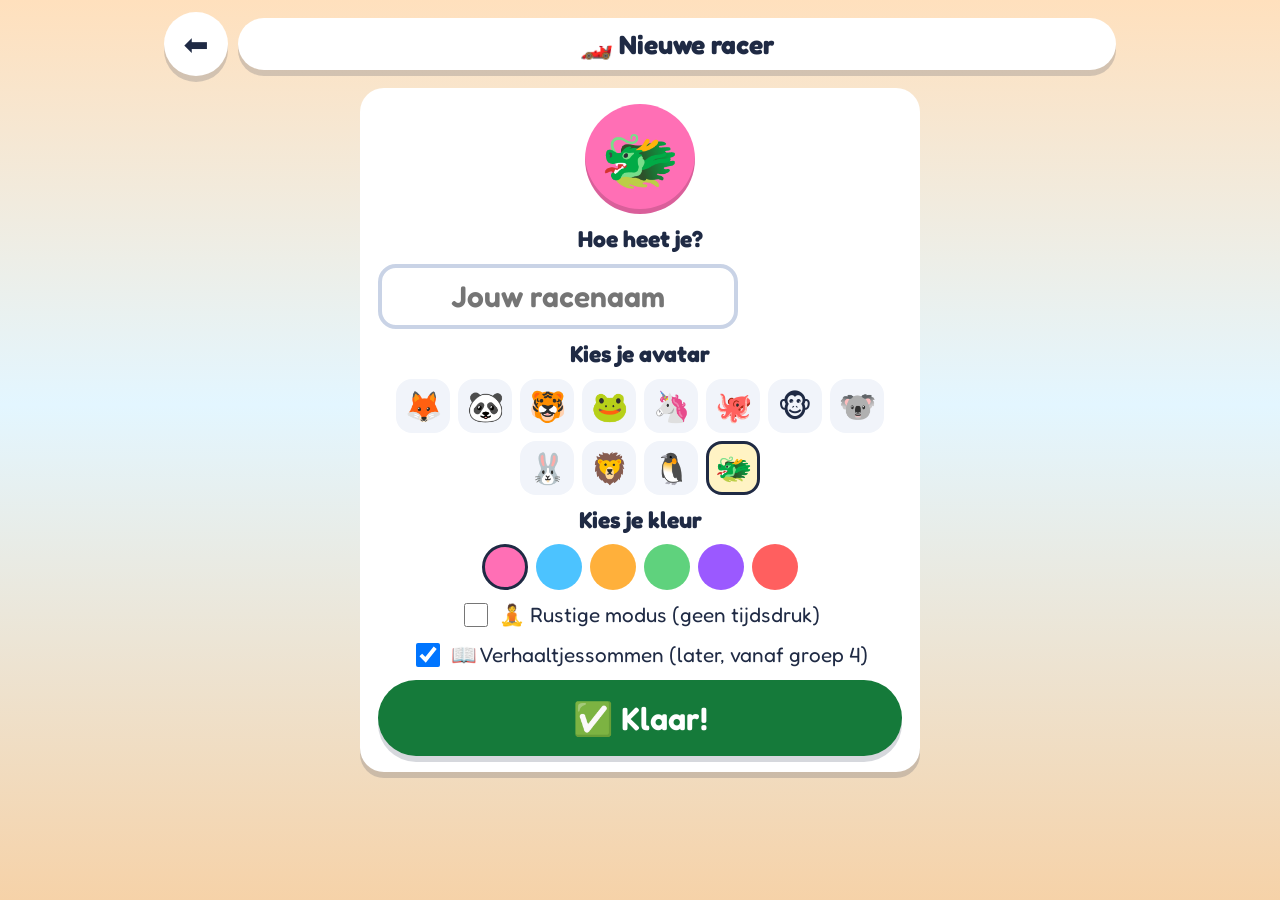
==== commit 0e2fc995: "Rekenrace v2.5: Kleuter-modus apart, hoofdroute vanaf groep 3, Zelf kiezen, tel-rijtjes" ====
--- a/index.html
+++ b/index.html
@@ -372,6 +372,36 @@
 .banner img.kri{width:1.8em;height:1.8em;vertical-align:-.6em}
 #scrStory.strip #bubble{display:none}
 
+/* ===== v2.5: tel-rijtjes, Kleuters, Zelf kiezen ===== */
+.cdots{display:inline-flex;flex-direction:column;align-items:center;line-height:.95;letter-spacing:.08em;vertical-align:middle}
+.cdots>span{display:block;white-space:nowrap}
+.pldots .cdots{font-size:.95em;color:#ff5a5f}
+#tipSum .cdots{font-size:1.15em;color:#ff5a5f;margin-right:.3em} #tipSum .tipn{vertical-align:middle}
+.modebtn{flex-direction:row;gap:.35em}.modebtn .mico{font-size:1.6em;line-height:1}
+.btn.blue{background:#2f9be0}
+#btnPlKleuter{width:100%;margin-top:6px;font-size:1em}
+#klBox{display:grid;gap:16px;width:min(100%,640px)}
+.klsec{background:rgba(255,255,255,.85);border-radius:22px;padding:12px;display:flex;gap:12px;align-items:center}
+.klhead img.wico{width:72px;height:72px}
+.klgrid{display:grid;grid-template-columns:repeat(auto-fill,minmax(64px,1fr));gap:10px;flex:1}
+.klbtn{border:0;border-radius:18px;background:#ffd23f;color:#1f2a44;font:800 1.5em/1 var(--font,inherit);min-height:72px;display:flex;flex-direction:column;align-items:center;justify-content:center;gap:4px;box-shadow:0 5px 0 rgba(0,0,0,.18);cursor:pointer}
+.klbtn.next{background:#5fd27d;color:#fff;animation:pulse 1.4s infinite}
+.klbtn.locked{background:#cfd6e2;color:#8a93a6}
+.klst{font-size:.5em;color:#e8a400;letter-spacing:.05em}.klbtn.next .klst{color:#fff}
+.cucard{display:grid;gap:12px;width:min(100%,560px)}
+.cusec{display:grid;gap:6px}
+.cuchips{display:flex;flex-wrap:wrap;gap:8px}
+.cuchip{border:3px solid #cfd6e2;background:#fff;border-radius:16px;padding:.35em .7em;font:700 1.05em/1.2 inherit;color:#1f2a44;cursor:pointer;min-height:44px;min-width:52px}
+.cuchip.big{font-size:1.5em;min-width:64px;padding:.2em .5em}
+.cuchip.on{background:#5fd27d;border-color:#3aa85a;color:#fff}
+.cuchip small{font-size:.7em;font-weight:600}
+#cuMore summary{cursor:pointer;font-weight:800;padding:6px 0}
+#cuMore[open] summary{margin-bottom:6px}
+#cuNote{min-height:1.2em}
+.menugrid{grid-template-columns:minmax(0,1fr) minmax(0,1fr)}
+.modebtn{min-width:0;white-space:normal;line-height:1.1;padding-left:.5em;padding-right:.5em}
+@media (orientation:landscape) and (max-height:520px){.menugrid{grid-template-columns:repeat(4,minmax(0,1fr))}}
+
 </style>
 <script>
 /* App-modus (PWA): service worker, installatietip en voortgang-brug voor iPad/iPhone. Raakt de spellogica niet. */
@@ -532,6 +562,8 @@
     <canvas id="menuCar" width="480" height="300" aria-hidden="true"></canvas>
     <div class="menugrid">
       <button class="btn big green span2" id="btnPlay">🏁 Rijden!</button>
+      <button class="btn big pink modebtn" id="btnKleuter" aria-label="Kleuters (groep 1 en 2)"><span class="mico">🧸</span><span>Kleuters</span></button>
+      <button class="btn big blue modebtn" id="btnCustom" aria-label="Zelf kiezen"><span class="mico">🎛️</span><span>Zelf kiezen</span></button>
       <button class="btn big purple" id="btnMap">🗺️ Kaart</button>
       <button class="btn big orange" id="btnDag">⏱️ Dagrecord</button>
       <button class="btn" id="btnGarage">🚗 Garage</button>
@@ -540,6 +572,31 @@
       <button class="btn" id="btnStory">📖 Verhaal</button>
     </div>
     <button id="btnParent" class="btn small parent-gate" aria-label="Voor ouders: houd 2 seconden ingedrukt"><span class="fill"></span><span>👪 Voor ouders <small>(houd 2 sec. vast)</small></span></button>
+  </div>
+</div>
+
+<!-- KLEUTERS (groep 1-2, los van de hoofdroute) -->
+<div id="scrKleuter" class="overlay sky">
+  <div class="wrap">
+    <div class="topbar"><button class="iconbtn" data-go="scrMenu" aria-label="Terug">🏠</button><div class="title">🧸 🐞 🦆</div><span class="pill">⭐ <b id="klStars">0</b></span></div>
+    <div id="klBox"></div>
+  </div>
+</div>
+<!-- ZELF KIEZEN -->
+<div id="scrCustom" class="overlay sky">
+  <div class="wrap">
+    <div class="topbar"><button class="iconbtn" data-go="scrMenu" aria-label="Terug">⬅️</button><div class="title">🎛️ Zelf kiezen</div></div>
+    <div class="card cucard">
+      <div class="cusec"><b>Sommen</b><div class="cuchips" id="cuOps"></div></div>
+      <div class="cusec"><b>Getallen tot</b><div class="cuchips" id="cuMax"></div></div>
+      <div class="cusec"><b>Moeilijk?</b><div class="cuchips" id="cuDiff"></div></div>
+      <details id="cuMore"><summary>➕ meer</summary>
+        <div class="cusec"><b>Extra</b><div class="cuchips" id="cuExtra"></div></div>
+        <div class="cusec"><b>Tafels</b><div class="cuchips" id="cuTaf"></div></div>
+      </details>
+      <div class="small-note" id="cuNote"></div>
+      <button class="btn big green" id="btnCuGo">🏁 Rijden!</button>
+    </div>
   </div>
 </div>
 
@@ -655,6 +712,7 @@
       <h2 style="margin:0">Hoi <span id="plName"></span>! 👋</h2>
       <p style="margin:0">Opa Tandwiel wil weten waar jij het beste kunt beginnen. Je krijgt <b>12 sommen</b> (ongeveer 2 minuten). Tik op het goede antwoord. Weet je het niet? Gok maar, dat is helemaal oké!</p>
       <div class="btnrow"><button class="btn big green" id="btnPlStart">🧭 Start de test</button><button class="btn white" id="btnPlSkip">Overslaan – begin bij Lente level 1</button></div>
+      <button class="btn big pink modebtn" id="btnPlKleuter"><span class="mico">🧸</span><span>Kleuter (groep 1-2)? Tellen met plaatjes!</span></button>
     </div>
     <div class="card plcard" id="plRun" style="display:none">
       <div class="small-note" id="plCount"></div>
@@ -1238,10 +1296,11 @@
 ];
 /* sk: vier groepjes nieuwe vaardigheden per wereld; groep = 'schatting' van het passende leerjaar; cito = vergelijkbaar functioneringsniveau (schatting) */
 const WORLDS = [
-  { s: 0, name: 'Tel-tuin', icon: '🐞', groep: 'groep 1-2', cito: 'groep 2', sk: [['tel5'], ['na10'], ['tel10'], ['meer10']], len: 8, T: [13, 8, 16] },
-  { s: 0, name: 'Splits-sloot', icon: '🦆', groep: 'groep 2-3', cito: 'B3', sk: [['splits5'], ['plus5'], ['splits10'], ['plus10', 'min10']], len: 10, T: [12, 7, 15] },
-  { s: 0, name: 'Bruggetje', icon: '🌉', groep: 'groep 3', cito: 'M3', sk: [['dubbel'], ['plus20', 'min20'], ['plus20x'], ['min20x']], len: 12, T: [9, 4.5, 12] },
-  { s: 0, name: 'Klokkentoren', icon: '🕰️', groep: 'groep 3-4', cito: 'E3', sk: [['klokuur'], ['klokhalf'], ['geld1'], ['na20', 'tel20']], len: 12, T: [11, 6, 14] },
+  /* v2.5: de hoofdroute begint op groep-3-niveau; Lente = groep 3-4 verdeeld over 4 werelden (groep 1-2 = aparte Kleuter-modus, zie KWORLDS) */
+  { s: 0, name: 'Splits-sloot', icon: '🦆', art: 'icon_w1', groep: 'groep 3', cito: 'B3', sk: [['splits10'], ['plus10', 'min10'], ['dubbel'], ['na20', 'tel20']], len: 10, T: [12, 7, 15] },
+  { s: 0, name: 'Bruggetje', icon: '🌉', art: 'icon_w2', groep: 'groep 3', cito: 'M3', sk: [['plus20', 'min20'], ['plus20x'], ['min20x'], ['plus20x', 'min20x']], len: 12, T: [9, 4.5, 12] },
+  { s: 0, name: 'Tulpentuin', icon: '🌷', art: 'icon_w0', groep: 'groep 3', cito: 'E3', sk: [['klokuur'], ['geld1'], ['tien'], ['klokhalf']], len: 12, T: [11, 6, 14] },
+  { s: 0, name: 'Klokkentoren', icon: '🕰️', art: 'icon_w3', groep: 'groep 3-4', cito: 'E3', sk: [['klokhalf'], ['plus100e', 'min100e'], ['tienerbij'], ['klokuur', 'geld1']], len: 12, T: [11, 6, 14] },
   { s: 1, name: 'Honderd-haven', icon: '⚓', groep: 'groep 4', cito: 'M4', sk: [['tien'], ['plus100e', 'min100e'], ['tienerbij'], ['plus100x', 'min100x']], len: 12, T: [10, 5, 13] },
   { s: 1, name: 'Tafelstrand', icon: '🏖️', groep: 'groep 4', cito: 'E4', sk: [['tafA'], ['tafB'], ['tafAB'], ['meer100']], len: 12, T: [8.5, 4, 11] },
   { s: 1, name: 'IJskraam', icon: '🍦', groep: 'groep 4-5', cito: 'M5', sk: [['geld2'], ['kwartier'], ['half'], ['terug']], len: 12, T: [12, 7, 15] },
@@ -1255,9 +1314,19 @@
   { s: 3, name: 'Verhoudings-gletsjer', icon: '🧊', groep: 'groep 7-8', cito: 'M8', sk: [['verh'], ['prijskilo'], ['schaal'], ['tijdsduur']], len: 12, T: [14, 8, 18] },
   { s: 3, name: 'Noorderlicht-finale', icon: '🌌', groep: 'groep 8', cito: 'E8 (1F/1S)', sk: [['volgorde'], ['gemiddelde'], ['meten2'], ['context']], len: 12, T: [14, 8, 18] },
 ];
-WORLDS.forEach((w, i) => { w.id = i; w.wi = i % 4; w.boss = w.wi === 3 ? SEASONS[w.s].boss : 'chaos'; });
+const NW = WORLDS.length; // 16 werelden in de hoofdroute
+/* Kleuter-modus (groep 1-2): eigen werelden en levels, achter de hoofdroute (ids 16-17 / levels 144-161); alleen plaatjes */
+const KWORLDS = [
+  { s: 0, name: 'Tel-tuin', icon: '🐞', art: 'icon_w0', groep: 'groep 1-2', cito: 'groep 2', sk: [['tel5'], ['na10'], ['tel10'], ['meer10']], len: 8, T: [13, 8, 16], kl: 1 },
+  { s: 0, name: 'Splits-sloot', icon: '🦆', art: 'icon_w1', groep: 'groep 2', cito: 'groep 2', sk: [['splits5'], ['plus5'], ['splits10'], ['plus10', 'min10']], len: 10, T: [12, 7, 15], kl: 1 },
+];
+WORLDS.push(...KWORLDS);
+WORLDS.forEach((w, i) => { w.id = i; w.wi = i % 4; w.boss = w.wi === 3 && !w.kl ? SEASONS[w.s].boss : 'chaos'; });
+for (let i = 0; i < NW; i++) if (!WORLDS[i].art) WORLDS[i].art = 'icon_w' + i;
+const MAINW = WORLDS.slice(0, NW);
 const LPW = 9; // levels per wereld (8 + eindbaas)
-const NLEV = WORLDS.length * LPW;
+const NLEV = NW * LPW;          // 144 levels in de hoofdroute
+const KLEV0 = NLEV, KLEVN = KWORLDS.length * LPW; // kleuter-levels 144..161
 /* level-opbouw binnen een wereld (g = groepjes 0..3):
    1-3 introductie (rustig), 4-6 oefenen, 7-8 mixen met de vorige wereld en sneller, 9 = eindbaas */
 const LEVEL_PLAN = [
@@ -1270,13 +1339,14 @@
 for (const w of WORLDS) for (let l = 0; l < LPW; l++) {
   const P = LEVEL_PLAN[l], mix = [];
   for (const [g, wt] of P.g) {
-    if (g === 'prev') { if (w.id > 0) { const pw = WORLDS[w.id - 1]; const all = pw.sk.flat(); all.forEach(s => mix.push([s, wt / all.length])); } continue; }
+    if (g === 'prev') { if (w.id > 0 && w.id !== NW) { const pw = WORLDS[w.id - 1]; const all = pw.sk.flat(); all.forEach(s => mix.push([s, wt / all.length])); } continue; }
     w.sk[g].forEach(s => mix.push([s, wt / w.sk[g].length]));
   }
   const T0 = w.T[0] * (1 - P.sp * .35);
   LEVELS.push({ id: w.id * LPW + l, w: w.id, s: w.s, l, boss: !!P.boss, mix, len: P.boss ? w.len + 4 : w.len,
     T: [+T0.toFixed(2), w.T[1], w.T[2]], name: P.boss ? 'Eindbaas' : `Level ${l + 1}` });
 }
+const isKl = lv => !!(lv && WORLDS[lv.w].kl);
 const worldSkills = w => WORLDS[w].sk.flat();
 const levelOf = (w, l) => LEVELS[w * LPW + l];
 
@@ -1357,9 +1427,9 @@
     ['chaos', 'pim', 'l', 'MWAHAHA! Ik ben Graaf Chaos! Ik heb de vier Seizoenskristallen gestolen. Rekenen is veel te netjes!'],
     ['opa', 'player', 'l', 'Zonder kristallen raken de seizoenen in de war. Alleen een snelle rekenracer kan ze terugwinnen…'],
     ['opa', 'player', 'r', 'Dat ben ik! Gas erop! 🏁'] ] },
-  w0: { s: 0, title: 'Tel-tuin', p: [['pim', 'opa', 'l', 'Help! Chaos heeft alle lieveheersbeestjes door elkaar gehusseld. Hoeveel stippen zijn er nou?'], ['pim', 'opa', 'r', 'Tellen, Pim. Gewoon tellen. Met je vingers, niet met je neus.']] },
-  w1: { s: 0, title: 'Splits-sloot', p: [['pim', 'opa', 'l', 'De eendjes zijn gesplitst! Vijf eendjes: twee hier, en… hoeveel daar?'], ['opa', 'pim', 'l', 'Kwak-tisch rekenen, {naam}! Splits ze maar.']] },
-  w2: { s: 0, title: 'Bruggetje', p: [['chaos', 'pim', 'l', 'Ik heb het bruggetje van 10 opgeblazen! Nu kom je nooit over de 10!'], ['opa', 'player', 'r', 'Dan bouw ik er zelf een: 8 + 7 = 8 + 2 + 5!']] },
+  w0: { s: 0, title: 'Splits-sloot', p: [['pim', 'opa', 'l', 'De eendjes zijn gesplitst! Vijf eendjes: twee hier, en… hoeveel daar?'], ['opa', 'pim', 'l', 'Kwak-tisch rekenen, {naam}! Splits ze maar.']] },
+  w1: { s: 0, title: 'Bruggetje', p: [['chaos', 'pim', 'l', 'Ik heb het bruggetje van 10 opgeblazen! Nu kom je nooit over de 10!'], ['opa', 'player', 'r', 'Dan bouw ik er zelf een: 8 + 7 = 8 + 2 + 5!']] },
+  w2: { s: 0, title: 'Tulpentuin', p: [['pim', 'opa', 'l', 'Chaos heeft de klok van de tulpentuin verdraaid! Hoe laat moeten de bloemen open?'], ['opa', 'player', 'r', 'Hele uren, halve uren, en tientallen tellen. Kom op, {naam}!']] },
   w3: { s: 0, title: 'Klokkentoren', p: [['opa', 'pim', 'r', 'Hoe laat is het? Ik zie twee wijzers en drie Opa\'s…'], ['kikker', 'pim', 'l', 'KWAAK! Ik ben de Kikkerkoning. Chaos gaf mij het Lentekristal. Versla mij als je durft. Kwaak kwaak!']] },
   b0: { s: 0, title: 'Het Lentekristal', p: [['kikker', 'player', 'l', 'Kwaak… je bent snel. Hier, het Lentekristal. De tulpen mogen weer rechtop.'], ['opa', 'pim', 'r', 'Joepie! Op naar de zomer! Wie heeft mijn zonnebril? O, die zit op mijn neus.']] },
   w4: { s: 1, title: 'Honderd-haven', p: [['pim', 'opa', 'l', 'Chaos heeft alle boten genummerd tot 100… en de nummers omgedraaid!'], ['opa', 'player', 'l', 'Met tientallen springen, {naam}. Dan vaar je zo de haven in.']] },
@@ -1402,6 +1472,61 @@
 /* gegenereerd door tools/art.py uit Grogs bubbles.json: panelen [x,y,w,h], ballonnen [paneel,x,y,w,h,tekst], lege vlakken [paneel,x,y,w,h] (1792-breed) */
 const STRIPS = {"strip_01": {"p": [[0, 0, 588, 1008], [597, 0, 597, 1008], [1202, 0, 590, 1008]], "b": [[0, 65, 18, 410, 275, "Opa: Waar zijn de vier seizoenskristallen gebleven?!"], [1, 622, 20, 321, 214, "Graaf Chaos: Haha! Rekenen is véél te netjes!"], [2, 1230, 21, 408, 284, "Opa: Achter hem aan! Dat wordt een wiel-goede race!"]], "e": [[0, 44, 805, 481, 188], [1, 629, 822, 500, 173], [2, 1238, 800, 535, 196]]}, "strip_02": {"p": [[0, 0, 590, 1008], [597, 0, 596, 1008], [1200, 0, 592, 1008]], "b": [[0, 268, 184, 301, 239, "Pim: Kijk, de bloemen staan op hun kop!"], [1, 875, 196, 293, 230, "Pim: Chaos heeft alle tellen verstopt."], [2, 1456, 195, 298, 230, "Pim: Tel mee, dan komt alles weer goed!"]], "e": []}, "strip_03": {"p": [[1, 5, 588, 878], [598, 5, 594, 878], [1200, 5, 590, 878]], "b": [[0, 63, 34, 467, 311, "Kikkerkoning: Halt! Halt! Wie hier wil langs, wil langs..."], [1, 620, 24, 541, 375, "Kikkerkoning: ...moet dubbel rekenen, dubbel rekenen!"], [2, 1238, 47, 410, 305, "Speler: Dubbel? Dat kan ik dubbel en dwars!"]], "e": []}, "strip_04": {"p": [[4, 10, 583, 988], [597, 10, 594, 988], [1200, 10, 587, 988]], "b": [[0, 250, 57, 290, 226, "Kikkerkoning: Knap, knap! Hier is het lentekristal."], [1, 797, 63, 312, 232, "Speler: Eén terug, nog drie te gaan!"], [2, 1264, 57, 309, 220, "Graaf Chaos: Grr... op naar de zomer dan!"]], "e": [[0, 8, 882, 321, 115], [1, 601, 882, 308, 115]]}, "strip_05": {"p": [[0, 8, 590, 991], [601, 7, 590, 992], [1203, 7, 585, 992]], "b": [[0, 274, 43, 284, 230, "Pim: De ijskraam rekent veel te veel!"], [1, 726, 39, 374, 258, "Pim: En de tafels smelten als ijsjes..."], [2, 1300, 48, 319, 241, "Speler: Tijd om het weer eerlijk uit te rekenen!"]], "e": []}, "strip_06": {"p": [[0, 4, 589, 998], [597, 4, 596, 998], [1201, 4, 591, 998]], "b": [[0, 19, 23, 326, 312, "Vulkaan-Victor: Wie durft mijn eiland op te rijden?"], [1, 848, 27, 316, 211, "Vulkaan-Victor: Vang mijn tafelsommen maar!"], [2, 1459, 29, 311, 252, "Speler: Zes keer warm, zeven keer heet, ik weet het!"]], "e": []}, "strip_07": {"p": [[0, 0, 586, 1008], [594, 0, 600, 1008], [1202, 0, 590, 1008]], "b": [[0, 216, 30, 346, 285, "Vulkaan-Victor: Pff, jij bent cooler dan ik."], [1, 695, 31, 446, 299, "Vulkaan-Victor: Hier, het zomerkristal."], [2, 1315, 32, 438, 303, "Opa: Dat was een heet-e overwinning!"]], "e": []}, "strip_08": {"p": [[1, 1, 589, 1005], [598, 1, 595, 1005], [1200, 0, 588, 1006]], "b": [[0, 182, 29, 379, 239, "Graaf Chaos: Wind, blaas alles in stukjes!"], [1, 673, 33, 453, 265, "Pim: Help, de taart waait uit elkaar!"], [2, 1318, 85, 346, 239, "Speler: Ik vang de stukjes wel op!"]], "e": []}, "strip_09": {"p": [[4, 78, 583, 844], [597, 78, 595, 844], [1202, 79, 585, 843]], "b": [[0, 50, 116, 339, 228, "Egel-ridder: Geen doorgang zonder de juiste breuk!"], [1, 689, 118, 391, 270, "Egel-ridder: En garde!"], [2, 1408, 122, 329, 240, "Pim: Een half bos vol prikkels... jij kunt het!"]], "e": []}, "strip_10": {"p": [[2, 8, 584, 932], [597, 8, 595, 932], [1202, 8, 586, 932]], "b": [[0, 257, 105, 307, 246, "Egel-ridder: Oei, ik zie alles in vieren..."], [1, 853, 118, 312, 261, "Egel-ridder: Je verdient het herfstkristal."], [2, 1240, 113, 323, 259, "Speler: Nog één! Op naar de winter!"]], "e": []}, "strip_11": {"p": [[5, 10, 584, 988], [600, 9, 591, 988], [1201, 9, 585, 988]], "b": [[0, 57, 37, 439, 283, "Pim: Brrr, het is ijskoud!"], [1, 731, 31, 425, 276, "Opa: Sneeuwkettingen erom, dan ga je glad... eh, goed!"], [2, 1237, 38, 410, 275, "Speler: Op naar het noorderlicht!"]], "e": []}, "strip_12": {"p": [[0, 0, 586, 1008], [595, 0, 601, 1008], [1205, 0, 587, 1008]], "b": [[0, 293, 65, 273, 236, "Uil Komma: Hoe-hoe? Waar hoort die komma nou?"], [1, 910, 75, 265, 226, "Uil Komma: Ik ben helemaal in de war!"], [2, 1422, 80, 294, 227, "Speler: Zullen we het samen uitzoeken?"]], "e": []}, "strip_13": {"p": [[1, 4, 588, 997], [599, 4, 589, 997], [1199, 4, 589, 997]], "b": [[0, 100, 57, 405, 299, "Uil Komma: Ah, nu snap ik het weer!"], [1, 707, 57, 408, 297, "Uil Komma: Het winterkristal was nooit van Chaos."], [2, 1330, 59, 396, 298, "Uil Komma: Ik vlieg mee als vriend!"]], "e": [[0, 5, 827, 580, 171], [1, 603, 827, 581, 170]]}, "strip_14": {"p": [[0, 3, 588, 998], [597, 3, 595, 998], [1201, 3, 586, 998]], "b": [[0, 36, 72, 359, 284, "Graaf Chaos: Laatste race! Winnen doe ik altijd!"], [1, 774, 91, 329, 287, "Graaf Chaos: Ik gooi alles door elkaar!"], [2, 1461, 96, 295, 251, "Speler: Maar ik reken alles weer recht!"]], "e": []}, "strip_15": {"p": [[1, 4, 586, 998], [597, 4, 595, 998], [1203, 4, 584, 998]], "b": [[0, 179, 132, 304, 223, "Graaf Chaos: Niemand wilde ooit met mij rekenen..."], [1, 749, 125, 313, 226, "Graaf Chaos: Daarom maakte ik er maar een rommeltje van."], [2, 1413, 143, 268, 192, "Speler: Dan rekenen we voortaan samen!"]], "e": []}, "strip_16": {"p": [[4, 8, 579, 981], [593, 8, 591, 981], [1195, 8, 593, 980]], "b": [[0, 48, 38, 478, 249, "Opa: Elk seizoen heeft zijn kleur terug!"], [1, 638, 38, 478, 247, "Graaf Chaos: Mag ik morgen weer meeracen?"], [2, 1231, 38, 491, 246, "Iedereen: Natuurlijk! Hoera!"]], "e": []}};
 
+/* ---- engine/custom.js ---- */
+/* ===== Zelf kiezen: eigen training (geen verhaal, geen voortgang, minder munten) =====
+   spec = { ops: ['add','sub','mul','div'] | [], max: 10|20|100|1000|10000|0, diff: 'mak'|'nor'|'moe'|'', ex: ['breuk','komma','pct','klok','geld'], taf: [2..10] }
+   Leeg veld = 'maakt niet uit' (willekeurig binnen een redelijk bereik). */
+const CU_OPS = [['add', '➕'], ['sub', '➖'], ['mul', '✖️'], ['div', '➗']];
+const CU_MAX = [10, 20, 100, 1000, 10000];
+const CU_DIFF = [['mak', '🙂'], ['nor', '😎'], ['moe', '🔥']];
+const CU_EX = [['breuk', '🥧', 'breuken'], ['komma', '🔸', 'komma'], ['pct', '%', 'procent'], ['klok', '🕒', 'klok'], ['geld', '💶', 'geld']];
+const CU_EXSK = {
+  breuk: { mak: ['half', 'bdeel'], nor: ['bdeel', 'bvan'], moe: ['bvgl', 'bgel', 'bvan'] },
+  komma: { mak: ['kommageld', 'komma1'], nor: ['komma1', 'komma10'], moe: ['komma10', 'bkomma'] },
+  pct: { mak: ['pct1'], nor: ['pct1', 'pct2'], moe: ['pct2', 'pbreuk'] },
+  klok: { mak: ['klokuur', 'klokhalf'], nor: ['kwartier', 'klok5'], moe: ['klok5', 'digitaal'] },
+  geld: { mak: ['geld1'], nor: ['geld2', 'terug'], moe: ['terug', 'kommageld'] },
+};
+const cuDefault = () => ({ ops: ['add', 'sub'], max: 20, diff: '', ex: [], taf: [] });
+/* één som binnen het gekozen bereik */
+function cuGen(op, spec) {
+  const diff = spec.diff || pickOne(['mak', 'nor', 'nor', 'moe']);
+  const max = spec.max || pickOne(op === 'mul' || op === 'div' ? [100, 100, 1000] : [20, 100, 100, 1000]);
+  const lo = diff === 'mak' ? 0 : diff === 'moe' ? .5 : .15;   // hoe groot de getallen ongeveer zijn (deel van max)
+  const big = () => Math.max(2, ri(Math.ceil(max * lo) || 1, max));
+  const carryA = (a, b) => { for (let p = 1; p < max; p *= 10) if (Math.floor(a / p) % 10 + Math.floor(b / p) % 10 >= 10) return true; return false; };
+  const borrowS = (a, b) => { for (let p = 1; p < max; p *= 10) if (Math.floor(a / p) % 10 < Math.floor(b / p) % 10) return true; return false; };
+  if (op === 'add' || op === 'sub') {
+    for (let g = 0; g < 60; g++) {
+      const s = big(), a = ri(1, s - 1), b = s - a;
+      if (op === 'add') { const c = carryA(a, b); if (max > 10 && ((diff === 'mak' && c) || (diff === 'moe' && !c))) continue; return `add:${a}:${b}`; }
+      const c = borrowS(s, b); if (max > 10 && ((diff === 'mak' && c) || (diff === 'moe' && !c))) continue; return `sub:${s}:${b}`;
+    }
+    const a = ri(1, Math.max(1, max - 1)); return op === 'add' ? `add:${a}:${ri(1, Math.max(1, max - a))}` : `sub:${max}:${ri(1, max - 1)}`;
+  }
+  // × en : — tafels-focus gaat voor; anders volgt het bereik de grootte
+  let a, b;
+  const taf = spec.taf && spec.taf.length ? spec.taf : null;
+  if (taf) { a = pickOne(taf); b = diff === 'mak' ? pickOne([1, 2, 3, 4, 5, 10]) : ri(1, 10); }
+  else if (max <= 20) { for (let g = 0; g < 50; g++) { a = ri(1, diff === 'mak' ? 5 : 10); b = ri(1, 10); if (a * b <= max) break; } if (a * b > max) { a = 2; b = Math.floor(max / 2); } }
+  else if (max <= 100) { const set = diff === 'mak' ? [1, 2, 5, 10] : diff === 'moe' ? [6, 7, 8, 9] : range(2, 10); a = pickOne(set); b = ri(diff === 'moe' ? 3 : 1, 10); }
+  else if (max <= 1000) { a = diff === 'mak' ? ri(2, 9) * 10 : ri(11, diff === 'moe' ? 99 : 49); b = ri(2, 9); if (a * b > 1000) b = Math.floor(1000 / a); }
+  else { a = diff === 'mak' ? ri(2, 9) * 100 : ri(12, 99); b = diff === 'mak' ? ri(2, 9) : ri(11, diff === 'moe' ? 99 : 30); if (a * b > max) b = Math.max(2, Math.floor(max / a)); }
+  if (op === 'mul') return Math.random() < .5 && !taf ? `mul:${b}:${a}` : `mul:${a}:${b}`;
+  return `div:${a * b}:${a}`;
+}
+/* mix voor de rit: elk gekozen onderdeel een eigen 'skill' */
+function customMix(spec) {
+  const mix = [], diff = spec.diff || 'nor';
+  const ops = spec.ops && spec.ops.length ? spec.ops : (spec.ex && spec.ex.length ? [] : ['add', 'sub', 'mul', 'div']);
+  for (const op of ops) { const id = 'cu_' + op; SK[id] = { id, cat: op === 'add' || op === 'sub' ? 'pm' : 'tafel', name: 'Zelf gekozen', gen: () => cuGen(op, spec) }; mix.push([id, 1]); }
+  for (const e of spec.ex || []) { const l = (CU_EXSK[e] || {})[diff] || []; l.forEach(s => SK[s] && mix.push([s, 1 / l.length])); }
+  if (!mix.length) { SK.cu_add = { id: 'cu_add', cat: 'pm', name: 'Zelf gekozen', gen: () => cuGen('add', spec) }; mix.push(['cu_add', 1]); }
+  return mix;
+}
+function customT(spec) { const t = spec.diff === 'mak' ? [12, 7, 15] : spec.diff === 'moe' ? [9, 4.5, 12] : [10.5, 5.5, 13.5], k = spec.max >= 1000 || (spec.ex || []).length ? 1.3 : 1; return t.map(x => +(x * k).toFixed(2)); }
+const CU_LEN = 15;
+
 /* ---- engine/save.js ---- */
 /* ===== opslag: meerdere profielen, migratie van v1 ===== */
 const LS_KEY = 'rekenrace_v2', LS_V1 = 'rekenrace_v1';
@@ -1409,10 +1534,10 @@
   return { id: 'p' + Date.now().toString(36) + ri(100, 999), name: name || 'Racer', av: av || '🦊', avc: avc || '#4cc3ff', created: Date.now(),
     coins: 0, owned: { veh: ['bliksem'], col: ['geel', 'rood'] }, veh: 'bliksem', col: 'geel', facts: {}, lv: {}, open: 0, placed: null,
     vouchers: 1, clears: 0, stickers: {}, unlockAll: false, focus: [], pace: 'normaal', calm: false, daily: {}, allTime: 0, allTimeDate: null,
-    days: [], rides: 0, seenHint: 0, story: {}, tot: { n: 0, c: 0 }, ghostWins: 0, bestStreak: 0, last: 0, restN: 0, seasonsDone: [], usedVoucher: 0, dagT: 0, words: true, wordsAsked: 0, showStory: true, tutorN: 0 };
+    days: [], rides: 0, seenHint: 0, story: {}, tot: { n: 0, c: 0 }, ghostWins: 0, bestStreak: 0, last: 0, restN: 0, seasonsDone: [], usedVoucher: 0, dagT: 0, words: true, wordsAsked: 0, showStory: true, tutorN: 0, cv: 25, kleuter: false, custom: null };
 }
 function defaultG() { return { v: 2, cur: null, order: [], profiles: {}, muted: false }; }
-function fixProfile(p) { const d = newProfile(); for (const k in d) if (!(k in p)) p[k] = d[k]; if (!p.owned.veh.includes('bliksem')) p.owned.veh.unshift('bliksem'); return p; }
+function fixProfile(p) { const old = !p.cv; const d = newProfile(); for (const k in d) if (!(k in p)) p[k] = d[k]; if (old) migrate25(p); if (!p.owned.veh.includes('bliksem')) p.owned.veh.unshift('bliksem'); return p; }
 /* v1 → v2: sterren/munten/voertuigen/feiten blijven bewaard */
 function classifyOld(a, op, b) {
   if (op === 'x') return TA.includes(a) || TA.includes(b) ? 'tafA' : TB.includes(a) || TB.includes(b) ? 'tafB' : 'tafC';
@@ -1444,8 +1569,23 @@
   for (const [old, ws] of map) if (st(old) > 0) for (const w of ws) for (let l = 0; l < LPW; l++) p.lv[w * LPW + l] = { st: Math.min(st(old), 2), cl: 1, plays: 0, pl: 1 };
   const cl = Object.keys(p.lv).map(Number); p.open = cl.length ? Math.min(NLEV - 1, Math.max(...cl) + 1) : 0;
   // levels tussen de overgenomen werelden (bijv. Klokkentoren) staan open, maar zijn nog niet gehaald
-  p.migrated = 1; p.clears = cl.length;
+  p.migrated = 1; p.clears = cl.length; delete p.cv; migrate25(p);
   return p;
+}
+/* v2.4 → v2.5: groep 1-2 (oude werelden 0-1) wordt de Kleuter-modus; Lente begint nu bij groep 3.
+   oud w0,w1 → kleuter (levels 144-161) · oud w2 Bruggetje → nieuw w1 · oud w3 Klokkentoren blijft w3 · w4+ ongewijzigd.
+   Nieuwe werelden (Splits-sloot w0, Tulpentuin w2) gelden als 'gehaald via instap' (0 sterren, pl) als je al verder was. Er gaat niets verloren. */
+function migrate25(p) {
+  const L = p.lv || {}, nl = {}, mapId = id => { const w = Math.floor(id / LPW), l = id % LPW; return w <= 1 ? NLEV + w * LPW + l : w === 2 ? LPW + l : id; };
+  for (const k in L) { const id = +k; if (id >= 0 && id < NLEV) nl[mapId(id)] = L[k]; }
+  const mainCl = Object.keys(nl).map(Number).filter(i => i < NLEV && nl[i].cl), maxCl = mainCl.length ? Math.max(...mainCl) : -1;
+  for (const w of [0, 2]) if (maxCl >= (w + 1) * LPW) for (let l = 0; l < LPW; l++) { const id = w * LPW + l; if (!nl[id]) nl[id] = { st: 0, cl: 1, pl: 1, plays: 0, best: 0 }; }
+  p.lv = nl;
+  const oldOpen = p.open || 0, oo = oldOpen <= 2 * LPW - 1 ? 0 : mapId(oldOpen);
+  p.open = Math.min(NLEV - 1, Math.max(oo, maxCl + 1, 0));
+  const st = p.story || {}; if (st.w1) st.w0 = 1; else delete st.w0; if (st.w2) st.w1 = 1; else delete st.w1; delete st.w2;
+  if (p.placed) { const w = p.placed.world || 0; if (w <= 1) { p.placed.world = 0; if (Object.keys(nl).some(i => +i >= NLEV) && maxCl < 0) p.kleuter = true; } else if (w === 2) p.placed.world = 1; }
+  p.cv = 25; p.migrated25 = 1;
 }
 function loadG() {
   try {
@@ -1474,10 +1614,11 @@
 /* levels openen */
 const lvRec = id => P.lv[id] || null;
 const isCleared = id => !!(P.lv[id] && P.lv[id].cl);
-const isOpen = id => id === 0 || P.unlockAll || id <= P.open || isCleared(id - 1) || isCleared(id);
+const isOpen = id => id >= NLEV ? (id === NLEV || P.unlockAll || isCleared(id - 1) || isCleared(id)) : (id === 0 || P.unlockAll || id <= P.open || isCleared(id - 1) || isCleared(id));
 const worldOpen = w => isOpen(w * LPW);
 const seasonOpen = s => worldOpen(s * 4);
 function worldStars(w) { let s = 0; for (let l = 0; l < LPW; l++) s += (P.lv[w * LPW + l] || {}).st || 0; return s; }
+function nextKleuter() { for (let i = NLEV; i < NLEV + KLEVN; i++) if (!isCleared(i) && isOpen(i)) return i; return NLEV + KLEVN - 1; }
 function nextLevel() { for (let i = 0; i < NLEV; i++) if (!isCleared(i) && isOpen(i)) return i; return NLEV - 1; }
 
 /* Leitner (vakjes 0..5, -1 = nieuw) */
@@ -1870,27 +2011,26 @@
 function drawVis(c, v, W, H) {
   c.clearRect(0, 0, W, H); if (!v) return;
   const m = Math.min(W, H);
-  if (v.type === 'dots' || v.type === 'split') {
-    const n = v.n, rows = n > 10 ? 2 : 1, per = rows === 2 ? 10 : Math.max(5, n);
-    const cell = Math.min(W / (per + 1.2), H / (rows * 1.25 + .3)), r = cell * .36;
-    for (let i = 0; i < n; i++) {
-      const row = Math.floor(i / per), col = i % per, gap = col >= 5 ? cell * .35 : 0;
-      const x = W / 2 - (per * cell + cell * .35) / 2 + cell * (col + .5) + gap, y = H / 2 - (rows - 1) * cell * .62 + row * cell * 1.25;
+  if (v.type === 'dots' || v.type === 'split') {   // nette rijtjes van 3 (max 4), zoals een dobbelsteen
+    const lay = countLayout(v.n, W * .94, H * .94);
+    lay.pts.forEach(([x, y], i) => { x += W * .03; y += H * .03; const r = lay.r;
       c.fillStyle = v.type === 'split' ? (i < v.a ? '#ff6fb5' : '#d9dfe9') : '#ff5a5f'; circ(c, x, y, r);
       c.fillStyle = 'rgba(255,255,255,.5)'; circ(c, x - r * .3, y - r * .3, r * .3);
-      if (v.type === 'split' && i >= v.a) { c.fillStyle = '#8a93a6'; c.font = `700 ${r * 1.2}px ${FONT}`; c.textAlign = 'center'; c.textBaseline = 'middle'; c.fillText('?', x, y + r * .05); }
-    }
+      if (v.type === 'split' && i >= v.a) { c.fillStyle = '#8a93a6'; c.font = `700 ${r * 1.2}px ${FONT}`; c.textAlign = 'center'; c.textBaseline = 'middle'; c.fillText('?', x, y + r * .05); } });
   } else if (v.type === 'line') { // getallenlijn: 7 8 ?  of  ? 8 9
     const seq = v.dir > 0 ? [v.n - 1, v.n, '?'] : ['?', v.n, v.n + 1], bw = Math.min(W / 3.6, H * .9), gap = bw * .25, x0 = W / 2 - (bw * 3 + gap * 2) / 2;
     seq.forEach((t, i) => { if (t !== '?' && t < 0) return; const x = x0 + i * (bw + gap), y = H / 2 - bw * .45; c.fillStyle = t === '?' ? '#ffd23f' : '#eef6ff'; rr(c, x, y, bw, bw * .9, bw * .2); c.fill();
       c.fillStyle = '#1f2a44'; c.font = `700 ${bw * .55}px ${FONT}`; c.textAlign = 'center'; c.textBaseline = 'middle'; c.fillText(String(t), x + bw / 2, y + bw * .47);
       if (i < 2) { c.fillStyle = '#4cc3ff'; tri(c, x + bw + gap * .2, y + bw * .3, x + bw + gap * .8, y + bw * .45, x + bw + gap * .2, y + bw * .6); } });
-  } else if (v.type === 'apples') { // 3 🍎 + 2 🍎  /  5 🍎 met 2 weggestreept
-    const plus = v.op === 'add', tot = plus ? v.a + v.b : v.a, cell = Math.min(W / (tot + (plus ? 2.2 : 1.2)), H * .8), r = cell * .38; let x = W / 2 - (tot + (plus ? 1 : 0)) * cell / 2 + cell / 2;
-    const apple = (x, y, cross) => { c.fillStyle = '#e8322f'; circ(c, x, y, r); c.fillStyle = 'rgba(255,255,255,.45)'; circ(c, x - r * .35, y - r * .3, r * .25); c.fillStyle = '#6b3a00'; c.fillRect(x - r * .06, y - r * 1.25, r * .12, r * .4); c.fillStyle = '#3ccf6e'; ell(c, x + r * .25, y - r * 1.05, r * .28, r * .14);
+  } else if (v.type === 'apples') { // 3 🍎 + 2 🍎 (twee groepjes in rijtjes)  /  5 🍎 met 2 weggestreept
+    const plus = v.op === 'add';
+    const apple = (x, y, r, cross) => { c.fillStyle = '#e8322f'; circ(c, x, y, r); c.fillStyle = 'rgba(255,255,255,.45)'; circ(c, x - r * .35, y - r * .3, r * .25); c.fillStyle = '#6b3a00'; c.fillRect(x - r * .06, y - r * 1.25, r * .12, r * .4); c.fillStyle = '#3ccf6e'; ell(c, x + r * .25, y - r * 1.05, r * .28, r * .14);
       if (cross) { c.strokeStyle = '#1f2a44'; c.lineWidth = r * .22; c.lineCap = 'round'; c.beginPath(); c.moveTo(x - r, y - r); c.lineTo(x + r, y + r); c.moveTo(x + r, y - r); c.lineTo(x - r, y + r); c.stroke(); } };
-    for (let i = 0; i < tot; i++) { if (plus && i === v.a) { c.fillStyle = '#1f2a44'; c.font = `700 ${cell * .7}px ${FONT}`; c.textAlign = 'center'; c.textBaseline = 'middle'; c.fillText('+', x, H / 2); x += cell; }
-      apple(x, H / 2 + r * .2, !plus && i >= v.a - v.b); x += cell; }
+    if (plus) { const gw = W * .42, la = countLayout(v.a, gw, H * .9), lb = countLayout(v.b, gw, H * .9), r = Math.min(la.r, lb.r);
+      const la2 = countLayout(v.a, gw, H * .9, r), lb2 = countLayout(v.b, gw, H * .9, r);
+      la2.pts.forEach(([x, y]) => apple(x + W * .02, y + H * .07, r * .92)); lb2.pts.forEach(([x, y]) => apple(x + W * .56, y + H * .07, r * .92));
+      c.fillStyle = '#1f2a44'; c.font = `700 ${Math.min(H * .45, W * .1)}px ${FONT}`; c.textAlign = 'center'; c.textBaseline = 'middle'; c.fillText('+', W / 2, H / 2); }
+    else { const la = countLayout(v.a, W * .8, H * .9); la.pts.forEach(([x, y], i) => apple(x + W * .1, y + H * .07, la.r * .92, i >= v.a - v.b)); }
   } else if (v.type === 'clock') {
     const r = m * .46, x = W / 2, y = H / 2;
     c.fillStyle = '#1f5fd1'; circ(c, x, y, r); c.fillStyle = '#fff'; circ(c, x, y, r * .9);
@@ -1937,11 +2077,33 @@
   c.fillText(big ? '€' + cents / 100 : cents + 'ct', x, y + 1);
 }
 
-/* stippen-plaatje in een poort (dobbelsteen-achtig, max 10) */
+/* tel-indeling: rijtjes van 3 (een rij van 4 als er anders 1 overblijft), boven 10 in tienvakken (2 × 5).
+   Geeft middelpunten (binnen w×h) en een straal; grote, rustige stippen in plaats van een lange rij. */
+function countRows(n) {
+  if (n <= 4) return [n]; const rows = []; let left = n;
+  while (left > 0) { rows.push(Math.min(3, left)); left -= 3; }
+  if (rows.length > 1 && rows[rows.length - 1] === 1) { rows.pop(); rows[rows.length - 1] = 4; }
+  return rows;
+}
+function countLayout(n, w, h, rFix) {
+  const pts = [];
+  if (n > 10) { // tienvakken naast elkaar: 2 rijen van 5
+    const blocks = Math.ceil(n / 10), cols = blocks * 5 + (blocks - 1) * .6, cell = Math.min(w / cols, h / 2.2), r = rFix || cell * .4;
+    const x0 = w / 2 - cols * cell / 2 + cell / 2, y0 = h / 2 - cell * .55;
+    for (let i = 0; i < n; i++) { const b = Math.floor(i / 10), j = i % 10, row = Math.floor(j / 5), col = j % 5; pts.push([x0 + (b * 5.6 + col) * cell, y0 + row * cell * 1.1]); }
+    return { pts, r };
+  }
+  const rows = countRows(n), mx = Math.max(...rows), cell = Math.min(w / mx, h / rows.length, w * .34), r = rFix || cell * .38;
+  rows.forEach((cnt, ri2) => { const k = rows.slice(0, ri2).reduce((a, b) => a + b, 0);
+    for (let j = 0; j < cnt; j++) pts.push([w / 2 + (j - (cnt - 1) / 2) * cell, h / 2 + (ri2 - (rows.length - 1) / 2) * cell]); });
+  return { pts, r };
+}
+/* stippen in rijtjes als HTML (instaptest-knoppen, tip-kaart) */
+function dotsHTML(n) { return '<span class="cdots">' + countRows(n).map(c => '<span>' + '●'.repeat(c) + '</span>').join('') + '</span>'; }
+/* stippen-plaatje in een poort (dobbelsteen-achtig, rijtjes van 3, max 10) */
 function drawDotPic(c, n, cx, cy, w, h, col) {
-  const per = n <= 5 ? n : Math.ceil(n / 2), rows = n <= 5 ? 1 : 2, cell = Math.min(w / per, h / rows) * .9, r = cell * .36;
-  for (let i = 0; i < n; i++) { const row = rows === 1 ? 0 : Math.floor(i / per), col2 = rows === 1 ? i : i % per, cnt = row === 0 ? Math.min(per, n) : n - per;
-    const x = cx - (cnt - 1) * cell / 2 + col2 * cell, y = cy - (rows - 1) * cell / 2 + row * cell; c.fillStyle = col || '#ff5a5f'; circ(c, x, y, r); }
+  const lay = countLayout(n, w, h); c.fillStyle = col || '#ff5a5f';
+  for (const [x, y] of lay.pts) circ(c, cx - w / 2 + x, cy - h / 2 + y, lay.r);
 }
 
 /* ---- art/scene.js ---- */
@@ -2144,7 +2306,7 @@
   ctx.font = `700 ${fs}px ${FONT}`; ctx.textAlign = 'center'; ctx.textBaseline = 'middle';
   for (let i = 0; i < 3; i++) {
     const X = i - 1, x = CX + (X - camX) * s, txt = String(r.opts[i]), tw = ctx.measureText(txt).width;
-    const pw = Math.min(s * .97, Math.max(.9 * s, tw + 14)), ph = Math.max(r.dots ? .75 * s : .6 * s, fs * 1.3);
+    const pw = Math.min(s * .97, Math.max(.9 * s, tw + 14)), ph = Math.max(r.dots ? .9 * s : .6 * s, fs * 1.3);
     const yb = g - (.52 + bob) * s, yt = yb - ph;
     ctx.fillStyle = 'rgba(0,0,0,.14)'; ell(ctx, x, g, pw * .45, s * .07);
     const beam = r.golden ? 'rgba(255,214,64,.45)' : 'rgba(255,255,255,.4)';
@@ -2235,7 +2397,7 @@
 const fmtTime = s => { s = Math.max(0, Math.ceil(s)); return Math.floor(s / 60) + ':' + two(s % 60); };
 const effT = () => R.T * (PACE[P.pace] || 1) * ((R.row && R.row.it.tf) || 1);
 function dagMix() {
-  const open = WORLDS.filter(w => worldOpen(w.id)).map(w => w.id); const last = open.slice(-2);
+  const open = MAINW.filter(w => worldOpen(w.id)).map(w => w.id); const last = open.slice(-2);
   const mix = []; for (const w of open) { const wt = last.includes(w) ? 2 : .5; WORLDS[w].sk.flat().forEach(s => mix.push([s, wt])); }
   return mix;
 }
@@ -2247,15 +2409,16 @@
 }
 function startRide(mode, levelId, ghostPref) {
   const lv = mode === 'level' ? LEVELS[levelId] : null;
-  const Tb = lv ? lv.T : DAG_T;
+  const cu = mode === 'custom', spec = cu ? (P.custom || cuDefault()) : null;
+  const Tb = lv ? lv.T : cu ? customT(spec) : DAG_T;
   const lr = lv ? (P.lv[lv.id] || {}) : null;
-  const T0 = lv ? (lr.T || Tb[0]) : (P.dagT || Tb[0]);
-  R = { mode, lv, mix: lv ? lv.mix : dagMix(), Tb, T: clamp(T0, Tb[1], Tb[2]),
-    total: lv ? lv.len : Infinity, extra: 0, done: 0, correct: 0, coins: 0, streak: 0, best: 0, score: 0, skips: 0,
+  const T0 = lv ? (lr.T || Tb[0]) : cu ? Tb[0] : (P.dagT || Tb[0]);
+  R = { mode, lv, spec, mix: lv ? lv.mix : cu ? customMix(spec) : dagMix(), Tb, T: clamp(T0, Tb[1], Tb[2]),
+    total: lv ? lv.len : cu ? CU_LEN : Infinity, extra: 0, done: 0, correct: 0, coins: 0, streak: 0, best: 0, score: 0, skips: 0,
     queue: [], recent: [], results: [], before: {}, phase: 'count', countN: 4, countT: 0, clock: 0, gap: .3,
-    row: null, timeLeft: DUUR, reviewP: lv ? (lv.boss ? .4 : .3) : .45, paused: false, finishAt: null,
+    row: null, timeLeft: DUUR, reviewP: lv ? (lv.boss ? .4 : .3) : cu ? .2 : .45, paused: false, finishAt: null,
     lastCL: -1, sameRun: 0, bossHit: 0, bossNeed: lv ? Math.ceil(lv.len * .7) : 0, speedLvl: 0, lastSec: -1, marks: [],
-    ghost: lv ? chooseGhost(lv.id, ghostPref) : null, young: !!(lv && lv.w <= 1), tutor: !!(lv && lv.w <= 1 && (P.tutorN || 0) < 3), fastN: 0, ghostState: null, bonusSeason: lv && lv.s === realSeason() };
+    ghost: lv ? chooseGhost(lv.id, ghostPref) : null, young: isKl(lv), tutor: !!(isKl(lv) && (P.tutorN || 0) < 3), fastN: 0, ghostState: null, bonusSeason: !!(lv && lv.s === realSeason()) };
   R.speedLvl = speedLevel();
   if (R.tutor) { P.tutorN = (P.tutorN || 0) + 1; }
   lastRide = { mode, levelId, ghostPref };
@@ -2267,7 +2430,7 @@
   $('#bossRow').classList.toggle('on', !!(lv && lv.boss));
   if (lv && lv.boss) $('#bossName').textContent = (lv.w % 4 === 3 ? SEASONS[lv.s].bossName : 'Graaf Chaos');
   $('#tipCard').classList.remove('show');
-  $('#sumCard').className = ''; setSumText(lv ? `${WORLDS[lv.w].name} · ${lv.name}` : '1 minuut!'); showVis(null);
+  $('#sumCard').className = ''; setSumText(lv ? (isKl(lv) ? '🧸 ' + WORLDS[lv.w].icon + ' ' + (lv.l + 1) : `${WORLDS[lv.w].name} · ${lv.name}`) : cu ? '🎛️ ' + CU_LEN : '1 minuut!'); showVis(null);
   show('game'); layout(); spawnDecor(dist + ZFAR);
   $('#swipeHint').textContent = R.young ? '👈 👉  ⬆️' : '👈 👉 sturen · ⬆️ of ✋ vasthouden = versnellen'; $('#swipeHint').classList.toggle('show', (P.seenHint || 0) < 3 && !R.tutor);
   updateHud();
@@ -2302,10 +2465,10 @@
   $('#hudCoins').textContent = P.coins; $('#hudStreak').textContent = R.streak; $('#pillStreak').classList.toggle('hot', R.streak >= 3);
   $('#hudScore').textContent = R.score;
   const vb = $('#btnVoucher'); vb.style.display = R.mode === 'level' && P.vouchers > 0 ? '' : 'none'; $('#vCount').textContent = P.vouchers;
-  if (R.mode === 'level') {
+  if (R.mode === 'level' || R.mode === 'custom') {
     $('#progFill').style.width = (R.done / R.total * 100) + '%'; $('#progFill').style.background = '';
     $('#progText').textContent = `${R.done}/${R.total}`;
-    if (R.lv.boss) $('#bossFill').style.width = Math.max(0, 100 - R.correct / R.bossNeed * 100) + '%';
+    if (R.lv && R.lv.boss) $('#bossFill').style.width = Math.max(0, 100 - R.correct / R.bossNeed * 100) + '%';
   } else updateTimer(true);
   updateGhostPill();
 }
@@ -2358,6 +2521,7 @@
     let coins = row.golden ? 4 : 2; const combo = R.streak % 5 === 0, quick = rt <= fast * .5;
     if (quick) { coins += 1; R.fastN++; }
     if (combo) coins += 3; if (R.bonusSeason) coins += 1;
+    if (R.mode === 'custom') coins = Math.max(1, Math.round(coins * .4));   // zelf kiezen: minder munten
     P.coins += coins; R.coins += coins;
     if (R.mode === 'dag') R.score += 1 + (combo ? 2 : 0);
     boostT = .8; R.bossHit = .5;
@@ -2374,13 +2538,13 @@
     const last3 = R.results.slice(-3).filter(r => !r.ok).length;
     R.T *= last3 >= 2 ? 1.17 : 1.11;
     R.queue = R.queue.filter(q => q.k !== it.k);
-    if (R.mode === 'level') { const remaining = R.total - R.done;
+    if (R.mode === 'level' || R.mode === 'custom') { const remaining = R.total - R.done;
       if (remaining <= 0) { if (R.extra < 3) { R.total++; R.extra++; R.queue.push({ k: it.k, s: row.s, due: R.done }); } }
       else R.queue.push({ k: it.k, s: row.s, due: R.done + Math.min(3, remaining - 1) }); }
     else R.queue.push({ k: it.k, s: row.s, due: R.done + 3 });
     const qq = qShow(it, R.young); $('#sumCard').className = 'bad' + (it.vis ? ' hasvis' : ''); setSumText(qq || '');
     $('#tipHead').textContent = `${pickOne(OOPS)} Jij koos ${row.opts[row.chosen]}.`;
-    $('#tipSum').textContent = R.young ? (it.dotGates || /^\d+$/.test(it.ans) && +it.ans <= 10 ? '●'.repeat(+it.ans) + '  ' + it.ans : it.ans) : qq.length > 22 ? `Antwoord: ${it.ans}` : `${qq} = ${it.ans}`;
+    $('#tipSum').innerHTML = R.young ? (it.dotGates || /^\d+$/.test(it.ans) && +it.ans <= 10 ? dotsHTML(+it.ans) + ' <b class="tipn">' + esc(it.ans) + '</b>' : esc(it.ans)) : esc( qq.length > 22 ? `Antwoord: ${it.ans}` : `${qq} = ${it.ans}`);
     $('#tipText').textContent = R.young ? '' : '💡 ' + it.tip; $('#tipCard').classList.toggle('young', R.young); if (R.young) $('#tipHead').textContent = '🙂 👉';
     $('#tipCard').classList.add('show');
     R.gap = (R.young ? 1.6 : R.mode === 'dag' ? 1.5 : 2.2) / SNEL * (!R.young && it.tip.length > 70 ? 1.3 : 1);
@@ -2393,7 +2557,7 @@
   updateHud(); save();
 }
 function checkFinish(ok) {
-  if (R.mode === 'level' && R.done >= R.total) {
+  if ((R.mode === 'level' || R.mode === 'custom') && R.done >= R.total) {
     if (R.queue.some(q => q.skip)) { R.total++; R.queue.forEach(q => { if (q.skip) q.due = Math.min(q.due, R.done); }); return; }
     if (R.queue.length && R.extra < 3) { R.total++; R.extra++; }
     else R.finishAt = R.clock + (ok ? .6 : 1.8) / SNEL;
@@ -2435,7 +2599,7 @@
     else row.z -= (row.committed ? Math.max(vGate * 6, 14 * SNEL) : vGate * (row.turbo ? 3.5 : 1)) * dt;
     row.age += dt; if (row.z <= ZP) resolve(row);
   }
-  else if (R.finishAt != null) { if (R.clock >= R.finishAt) { finishLevel(); return; } }
+  else if (R.finishAt != null) { if (R.clock >= R.finishAt) { R.mode === 'custom' ? finishCustom() : finishLevel(); return; } }
   else { R.gap -= dt; if (R.gap <= 0) spawnNext(); }
   for (const r of rows) if (r.resolved) r.z -= (vGate + VS * .5) * dt;
   rows = rows.filter(r => r.z > ZNEAR * .8);
@@ -2503,14 +2667,14 @@
   rec.T = +clamp(R.T * 1.05, R.Tb[1], R.Tb[2]).toFixed(2);
   const info = { id: lv.id, stars, pct, cleared, bossWin, newBest, banners: [], storyB: null, nextOpen: false };
   if (firstClear) {
-    P.clears++; P.open = Math.max(P.open, Math.min(NLEV - 1, lv.id + 1)); info.nextOpen = lv.id + 1 < NLEV;
+    P.clears++; if (!isKl(lv)) { P.open = Math.max(P.open, Math.min(NLEV - 1, lv.id + 1)); info.nextOpen = lv.id + 1 < NLEV; } else info.nextOpen = lv.id + 1 < NLEV + KLEVN;
     if (P.clears % 3 === 0) { if (P.vouchers < 3) { P.vouchers++; info.banners.push('🎟️ Je kreeg een <b>Sla-deze-som-over-bon</b>! Tik hem aan tijdens een rit.'); } }
-    if (lv.boss && lv.w % 4 === 3 && !P.seasonsDone.includes(lv.s)) {
+    if (lv.boss && !isKl(lv) && lv.w % 4 === 3 && !P.seasonsDone.includes(lv.s)) {
       P.seasonsDone.push(lv.s); const v = VEHICLES.find(x => x.s === lv.s && x.how === 'boss');
       if (v && !P.owned.veh.includes(v.id)) { P.owned.veh.push(v.id); info.banners.push(`🏆 Nieuw voertuig gewonnen: <b>${v.name}</b>! Kijk in de garage.`); }
       info.banners.push(`${aimg('ui_kristal_' + SEASONS[lv.s].key, SEASONS[lv.s].icon, 'kri')} Je hebt het <b>${SEASONS[lv.s].name}kristal</b> terug!`); info.storyB = 'b' + lv.s;
     }
-    if (lv.l === LPW - 1 && lv.w + 1 < WORLDS.length && WORLDS[lv.w + 1].s !== lv.s) info.banners.push(`${SEASONS[lv.s + 1].icon} Een nieuw seizoen gaat open: <b>${SEASONS[lv.s + 1].name}</b>!`);
+    if (lv.l === LPW - 1 && lv.w + 1 < NW && WORLDS[lv.w + 1].s !== lv.s) info.banners.push(`${SEASONS[lv.s + 1].icon} Een nieuw seizoen gaat open: <b>${SEASONS[lv.s + 1].name}</b>!`);
   }
   if (lv.boss) info.banners.push(bossWin ? `👹 Je hebt ${lv.w % 4 === 3 ? SEASONS[lv.s].bossName : 'Graaf Chaos'} verslagen!` : `👹 De eindbaas heeft nog energie. Nog ${R.bossNeed - R.correct} goede antwoorden nodig!`);
   // spook
@@ -2540,12 +2704,13 @@
   if (info.newBest && info.stars > 0 && !info.banners.length) b += `<div class="banner">⭐ Nieuw sterrenrecord in dit level!</div>`;
   for (const s of info.stickers || []) b += `<div class="banner purple">🏷️ Nieuwe sticker: <b>${esc(s)}</b></div>`;
   $('#endBanners').innerHTML = b;
-  const last = info.id === NLEV - 1 && info.cleared;
-  $('#btnNext').textContent = last ? '🎉 Het einde van het verhaal' : info.cleared ? '➡️ Volgende level' : '🔁 Nog een poging';
-  $('#btnNext').dataset.yi = ''; if (LEVELS[info.id].w <= 1) { $('#endMsg').textContent = `✅ ${R.correct}   ❌ ${R.done - R.correct}`; $('#endWorld').textContent = SEASONS[LEVELS[info.id].s].icon + ' ' + WORLDS[LEVELS[info.id].w].icon + ' ' + (LEVELS[info.id].l + 1); }
+  const kl = isKl(lv), last = (kl ? info.id === NLEV + KLEVN - 1 : info.id === NLEV - 1) && info.cleared;
+  $('#btnNext').textContent = kl ? (last ? '🧸 🏠' : info.cleared ? '▶️' : '🔁') : last ? '🎉 Het einde van het verhaal' : info.cleared ? '➡️ Volgende level' : '🔁 Nog een poging';
+  $('#btnNext').dataset.yi = ''; $('#btnEndMap').dataset.go = kl ? 'scrKleuter' : 'scrMap'; $('#btnEndMap').textContent = kl ? '🧸' : '🗺️ Kaart'; if (kl) { $('#endMsg').textContent = `✅ ${R.correct}   ❌ ${R.done - R.correct}`; $('#endWorld').textContent = SEASONS[LEVELS[info.id].s].icon + ' ' + WORLDS[LEVELS[info.id].w].icon + ' ' + (LEVELS[info.id].l + 1); }
 }
 function goNext() {
-  const info = lastEnd; if (!info) return;
+  const info = lastEnd; if (!info) return; if (info.custom) { show('scrCustom'); return; }
+  if (isKl(LEVELS[info.id])) { const last = info.id >= NLEV + KLEVN - 1 && info.cleared; runRest(() => last ? show('scrKleuter') : playLevel(info.cleared ? info.id + 1 : info.id)); return; }
   const next = info.cleared ? Math.min(NLEV - 1, info.id + 1) : info.id;
   const finale = info.id === NLEV - 1 && info.cleared;
   runRest(() => {
@@ -2559,7 +2724,8 @@
   const w = LEVELS[id].w, key = 'w' + w;
   const go0 = () => startRide('level', id, ghostPref == null ? defaultGhost(id) : ghostPref);
   const go = () => { if (!P.wordsAsked && WORLDS[w].sk.flat().some(x => WORD_SKILLS.includes(x))) { wordsThen = go0; $('#mdWords').classList.add('show'); } else go0(); };
-  if (!P.story.intro) playStory('intro', () => playStory(key, go));
+  if (WORLDS[w].kl) go();
+  else if (!P.story.intro) playStory('intro', () => playStory(key, go));
   else if (!P.story[key]) playStory(key, go); else go();
 }
 
@@ -2568,7 +2734,7 @@
 function runRest(done) {
   P.restN = (P.restN || 0) + 1; save();
   const breathe = P.restN % 3 === 0;
-  const lv = lastEnd ? LEVELS[lastEnd.id] : LEVELS[0];
+  const lv = lastEnd && lastEnd.id != null ? LEVELS[lastEnd.id] : { s: realSeason() };
   const anims = REST_ANIM_BY_SEASON[lv.s].filter(k => ART.has('rest_' + k)), type = breathe ? 'adem' : anims.length ? pickOne(anims) : pickOne(REST_BY_SEASON[lv.s]);
   REST = { type, t: 0, dur: (breathe ? 10 : 5) / SNEL, done, s: lv.s };
   $('#restText').textContent = youngNow() ? (breathe ? '🫧 😌' : '☕ 🙂') : (breathe ? 'Even rust. Adem mee met het rondje…' : REST_TXT[type] || REST_ANIM[type]) + (breathe ? '' : ' (tik om verder te gaan)');
@@ -2707,7 +2873,7 @@
 
 /* ---- ui/screens.js ---- */
 /* ===== schermen ===== */
-const SCREENS = ['scrProfiles', 'scrNew', 'scrMenu', 'scrMap', 'scrGarage', 'scrStickers', 'scrKaart', 'scrEnd', 'scrDag', 'scrDagEnd', 'scrPlace', 'scrStory', 'scrRest'];
+const SCREENS = ['scrKleuter', 'scrCustom', 'scrProfiles', 'scrNew', 'scrMenu', 'scrMap', 'scrGarage', 'scrStickers', 'scrKaart', 'scrEnd', 'scrDag', 'scrDagEnd', 'scrPlace', 'scrStory', 'scrRest'];
 let curScreen = 'scrMenu';
 function show(id) {
   SCREENS.forEach(s => $('#' + s).classList.toggle('show', s === id)); curScreen = id;
@@ -2741,6 +2907,8 @@
     const n = nextLevel(), lv = LEVELS[n]; $('#btnPlay').innerHTML = `🏁 Rijden! <small>${SEASONS[lv.s].icon} ${WORLDS[lv.w].name} · ${lv.name}</small>`;
   },
   scrMap() { renderMap(); },
+  scrKleuter() { renderKleuter(); },
+  scrCustom() { renderCustom(); },
   scrGarage() { renderGarage(); },
   scrStickers() { renderStickers(); },
   scrKaart() { renderKaart(); },
@@ -2767,7 +2935,7 @@
   let h = '';
   for (let wi = 0; wi < 4; wi++) {
     const w = WORLDS[mapSeason * 4 + wi], wo = worldOpen(w.id);
-    h += `<section class="wsec ${wo ? '' : 'locked'}"><div class="whead"><span class="wi">${wo ? aimg('icon_w' + w.id, w.icon, 'wico') : '🔒'}</span><span><b>${w.name}</b><br><small>${w.groep} · ${aimg('ui_ster', '⭐')} ${worldStars(w.id)}/27</small></span></div><div class="path">`;
+    h += `<section class="wsec ${wo ? '' : 'locked'}"><div class="whead"><span class="wi">${wo ? aimg(w.art, w.icon, 'wico') : '🔒'}</span><span><b>${w.name}</b><br><small>${w.groep} · ${aimg('ui_ster', '⭐')} ${worldStars(w.id)}/27</small></span></div><div class="path">`;
     for (let l = 0; l < LPW; l++) {
       const lv = levelOf(w.id, l), op = isOpen(lv.id), rec = P.lv[lv.id] || {}, st = rec.pl ? 0 : rec.st || 0, nx = lv.id === nextLevel();
       h += `<button class="node ${op ? '' : 'locked'} ${lv.boss ? 'boss' : ''} ${rec.cl ? 'done' : ''} ${rec.pl ? 'placed' : ''} ${nx ? 'next' : ''}" data-level="${lv.id}" aria-label="${w.name} ${lv.name}" style="--i:${l}">
@@ -2859,9 +3027,9 @@
 /* ---------- ouders ---------- */
 function estimate(p) {
   // hoogste wereld die echt beheerst wordt: ≥5 levels gehaald (niet via instaptest) met gem. ≥2 sterren, of ≥80% goed bij ≥15 pogingen
-  const acc = {}; for (const k in p.facts) { const r = p.facts[k]; for (const w of WORLDS) if (w.sk.flat().includes(r.s)) { const a = acc[w.id] || (acc[w.id] = { n: 0, c: 0 }); a.n += r.n; a.c += r.c; } }
+  const acc = {}; for (const k in p.facts) { const r = p.facts[k]; for (const w of MAINW) if (w.sk.flat().includes(r.s)) { const a = acc[w.id] || (acc[w.id] = { n: 0, c: 0 }); a.n += r.n; a.c += r.c; } }
   let best = -1;
-  for (const w of WORLDS) {
+  for (const w of MAINW) {
     let cl = 0, st = 0; for (let l = 0; l < LPW; l++) { const r = p.lv[w.id * LPW + l]; if (r && r.cl && !r.pl) { cl++; st += r.st; } }
     const a = acc[w.id]; if ((cl >= 5 && st / cl >= 2) || (a && a.n >= 15 && a.c / a.n >= .8)) best = w.id;
   }
@@ -2921,7 +3089,8 @@
   renderRecords('2'); show('scrDagEnd'); SFX.fanfare(); if (R.score > prevToday) confetti();
 }
 /* ---------- groep 1-2: iconen eerst ---------- */
-function youngNow() { if (!P) return false; if (R && R.lv) return R.lv.w <= 1; if (lastEnd && curScreen === 'scrEnd') return LEVELS[lastEnd.id].w <= 1; return LEVELS[nextLevel()].w <= 1; }
+function youngNow() { if (!P) return false; if (R) return !!R.young; const kE = !!(lastEnd && lastEnd.id != null && isKl(LEVELS[lastEnd.id]));
+  if (curScreen === 'scrKleuter') return true; if (curScreen === 'scrEnd' || curScreen === 'scrRest') return kE; if (curScreen === 'scrMenu') return !!P.kleuter; return false; }
 const YOUNG_ICONS = { btnPlay: '▶️', btnMap: '🗺️', btnDag: '⏱️', btnGarage: '🚗', btnStickers: '🏷️', btnKaart: '⭐', btnStory: '📖', btnNext: '▶️', btnAgain: '🔁', btnResume: '▶️', btnQuit: '🏠', btnStoryNext: '▶️', btnRestSkip: '▶️', btnLvGo: '▶️', btnLvClose: '⬅️', btnPlDone: '▶️', btnEndMap: '🗺️' };
 function applyYoung() {
   const y = youngNow(); document.body.classList.toggle('young', y);
@@ -2935,12 +3104,60 @@
 function aimg(n, fb, cls) { return ART.has(n) ? `<img class="aimg ${cls || ''}" src="assets/${n}.webp" alt="${fb}" draggable="false">` : fb; }
 function artDom() {
   const sw = (sel, n, fb) => document.querySelectorAll(sel).forEach(e => { if (ART.has(n)) e.innerHTML = aimg(n, fb); });
-  sw('#hud .pill > span:first-child', 'ui_munt', '🪙');
+  { const hc = $('#hudCoins'), e = hc && hc.previousElementSibling; if (e && ART.has('ui_munt')) e.innerHTML = aimg('ui_munt', '🪙'); }
   const v = $('#btnVoucher'); if (v && ART.has('ui_skip_voucher')) v.innerHTML = aimg('ui_skip_voucher', '🎟️', 'vimg') + ' Overslaan <b id="vCount">' + (($('#vCount') || {}).textContent || 0) + '</b>';
   document.querySelectorAll('h1.logo .bolt').forEach(e => { if (ART.has('ui_logo_embleem')) e.outerHTML = aimg('ui_logo_embleem', '⚡', 'emb'); });
   if (ART.has('ui_garage')) document.documentElement.classList.add('art-garage');
 }
 artDom();
+
+/* ---------- Kleuter-modus: grote plaatjesknoppen, eigen sterren ---------- */
+function renderKleuter() {
+  let h = '', tot = 0;
+  for (const w of KWORLDS) {
+    h += `<section class="klsec"><div class="klhead">${aimg(w.art, w.icon, 'wico')}</div><div class="klgrid">`;
+    for (let l = 0; l < LPW; l++) { const id = w.id * LPW + l, r = P.lv[id] || {}, op = isOpen(id), st = r.st || 0; tot += st;
+      h += `<button class="klbtn ${op ? '' : 'locked'} ${id === nextKleuter() ? 'next' : ''}" data-kl="${id}" aria-label="Level ${l + 1}">${op ? (l === LPW - 1 ? '👹' : l + 1) : '🔒'}<span class="klst">${'★'.repeat(st)}${'☆'.repeat(3 - st)}</span></button>`; }
+    h += '</div></section>';
+  }
+  $('#klBox').innerHTML = h; $('#klStars').textContent = tot; applyYoung();
+}
+/* ---------- Zelf kiezen ---------- */
+function cuSpec() { if (!P.custom) P.custom = cuDefault(); return P.custom; }
+function cuTap(f, v) {
+  const s = cuSpec(); SFX.click();
+  const tog = (arr, x) => { const i = arr.indexOf(x); i < 0 ? arr.push(x) : arr.splice(i, 1); };
+  if (f === 'ops') v === '' ? (s.ops = []) : tog(s.ops, v);
+  else if (f === 'max') s.max = +v || 0;
+  else if (f === 'diff') s.diff = v;
+  else if (f === 'ex') tog(s.ex, v);
+  else if (f === 'taf') { v === '' ? (s.taf = []) : tog(s.taf, +v); if (s.taf.length && !s.ops.includes('mul') && !s.ops.includes('div')) s.ops.push('mul'); }
+  save(); renderCustom();
+}
+function renderCustom() {
+  const s = cuSpec(), chip = (f, v, lab, on, cls) => `<button class="cuchip ${on ? 'on' : ''} ${cls || ''}" data-cu="${f}" data-v="${v}" aria-pressed="${on}">${lab}</button>`, any = '🎲';
+  $('#cuOps').innerHTML = CU_OPS.map(([v, l]) => chip('ops', v, l, s.ops.includes(v), 'big')).join('') + chip('ops', '', any, !s.ops.length, 'big');
+  $('#cuMax').innerHTML = CU_MAX.map(v => chip('max', v, v.toLocaleString('nl-NL'), s.max === v)).join('') + chip('max', 0, any, !s.max);
+  $('#cuDiff').innerHTML = CU_DIFF.map(([v, l]) => chip('diff', v, l, s.diff === v, 'big')).join('') + chip('diff', '', any, !s.diff, 'big');
+  $('#cuExtra').innerHTML = CU_EX.map(([v, l, n]) => chip('ex', v, `${l} <small>${n}</small>`, s.ex.includes(v))).join('');
+  $('#cuTaf').innerHTML = range(2, 10).map(v => chip('taf', v, '×' + v, s.taf.includes(v))).join('') + chip('taf', '', any, !s.taf.length);
+  if (s.ex.length || s.taf.length) $('#cuMore').open = true;
+  const ex = cuGen((s.ops.length ? s.ops : ['add', 'sub', 'mul', 'div'])[0], s), it = buildItem(ex);
+  $('#cuNote').textContent = s.ops.length || !s.ex.length ? `bijv. ${it.q}` : '';
+}
+function finishCustom() {
+  R.phase = 'end'; P.seenHint = (P.seenHint || 0) + 1; markPracticed(); P.rides++;
+  const stk = checkStickers(); save(); lastEnd = { id: null, custom: true };
+  $('#endTitle').textContent = 'Klaar! 🏁'; $('#endWorld').textContent = '🎛️ Zelf gekozen';
+  const pct = R.done ? R.correct / R.done : 0, st = pct >= .95 ? 3 : pct >= .8 ? 2 : pct >= .6 ? 1 : 0;
+  $('#endStars').innerHTML = [0, 1, 2].map(i => `<span class="${i < st ? 'star-on' : 'star-off'}" style="animation-delay:${.15 + i * .25}s">★</span>`).join('');
+  $('#endMsg').textContent = `✅ ${R.correct}   ❌ ${R.done - R.correct}`;
+  $('#endStats').innerHTML = `<span class="stat gold">${aimg('ui_munt', '🪙')} +${R.coins}</span><span class="stat">🔥 ${R.best}</span>`;
+  const seen = new Set(); $('#endChips').innerHTML = R.results.filter(r => !seen.has(r.k) && seen.add(r.k)).slice(0, 24).map(r => `<span class="chip ${r.ok ? 'ok' : 'bad'}">${esc(r.q.length > 16 ? r.ans : r.q)}</span>`).join('');
+  $('#endBanners').innerHTML = stk.map(s => `<div class="banner purple">🏷️ Nieuwe sticker: <b>${esc(s)}</b></div>`).join('');
+  $('#btnNext').textContent = '🎛️ Andere keuze'; $('#btnEndMap').dataset.go = 'scrMenu'; $('#btnEndMap').textContent = '🏠 Menu';
+  show('scrEnd'); SFX.fanfare(); if (st >= 2) confetti();
+}
 
 /* ---- ui/place.js ---- */
 /* ===== instaptest: 12 adaptieve vragen (~2 min) ===== */
@@ -2955,13 +3172,13 @@
   $('#plIntro').style.display = 'none'; $('#plRun').style.display = ''; placeQ();
 }
 function placeQ() {
-  const w = WORLDS[PL.w], sks = w.sk.flat(), s = pickOne(sks), k = SK[s].gen(), young = PL.w <= 1, it = young ? youngItem(buildItem(k)) : buildItem(k);
+  const w = WORLDS[PL.w], sks = w.sk.flat(), s = pickOne(sks), k = SK[s].gen(), young = PL.w === 0, it = young ? youngItem(buildItem(k)) : buildItem(k);
   PL.it = it; PL.s = s; PL.t = 0; PL.busy = false;
   $('#plProg').style.width = (PL.i / PL_N * 100) + '%';
   $('#plCount').textContent = `Vraag ${PL.i + 1} van ${PL_N}`;
   const qq = qShow(it, young); $('#plQ').textContent = qq; $('#plQ').style.display = qq ? '' : 'none'; $('#plQ').classList.toggle('long', qq.length > 22);
   const vc = $('#plVis'); if (it.vis) { vc.style.display = ''; drawVisInto(vc, it.vis); } else vc.style.display = 'none';
-  $('#plOpts').innerHTML = makeOptions(it).map(o => `<button class="btn plopt" data-pl="${esc(o)}">${young && it.dotGates && +o <= 10 ? `<span class="pldots">${'●'.repeat(+o)}</span>` : esc(o)}</button>`).join('');
+  $('#plOpts').innerHTML = makeOptions(it).map(o => `<button class="btn plopt" data-pl="${esc(o)}">${young && it.dotGates && +o <= 10 ? `<span class="pldots">${dotsHTML(+o)}</span>` : esc(o)}</button>`).join('');
 }
 function drawVisInto(cn, v) { const d = Math.min(2, devicePixelRatio || 1), r = cn.getBoundingClientRect(); cn.width = Math.max(10, r.width * d); cn.height = Math.max(10, r.height * d); const c = cn.getContext('2d'); c.clearRect(0, 0, cn.width, cn.height); drawVis(c, v, cn.width, cn.height); }
 function placeAnswer(val) {
@@ -2970,7 +3187,7 @@
   ok ? r.c++ : r.f++; PL.log.push([PL.w, ok]);
   ok ? SFX.good() : SFX.bad();
   $$('#plOpts button').forEach(b => { if (b.dataset.pl === PL.it.ans) b.classList.add('right'); else if (b.dataset.pl === val) b.classList.add('wrong'); });
-  const st = PL_STEPS[PL.i] || 1; PL.w = clamp(PL.w + (ok ? st : -st), 0, WORLDS.length - 1);
+  const st = PL_STEPS[PL.i] || 1; PL.w = clamp(PL.w + (ok ? st : -st), 0, NW - 1);
   PL.i++;
   setTimeout(() => PL && (PL.i >= PL_N ? placeFinish() : placeQ()), ok ? 450 / SNEL : 900 / SNEL);
 }
@@ -3049,6 +3266,12 @@
 on('#btnPlay', () => { SFX.click(); playLevel(nextLevel()); });
 on('#btnMap', () => { SFX.click(); mapSeason = LEVELS[nextLevel()].s; show('scrMap'); });
 on('#btnDag', () => { SFX.click(); show('scrDag'); });
+on('#btnKleuter', () => { SFX.click(); show('scrKleuter'); });
+on('#btnCustom', () => { SFX.click(); show('scrCustom'); });
+on('#btnPlKleuter', () => { SFX.click(); P.kleuter = true; if (!P.placed) P.placed = { world: 0, date: dayKey(), kleuter: 1 }; P.story.intro = P.story.intro || 0; save(); show('scrKleuter'); });
+on('#btnCuGo', () => { SFX.click(); save(); startRide('custom'); });
+$('#klBox').addEventListener('click', e => { const b = e.target.closest('[data-kl]'); if (!b) return; const id = +b.dataset.kl; if (!isOpen(id)) { SFX.bad(); return; } SFX.click(); playLevel(id); });
+$('#scrCustom').addEventListener('click', e => { const b = e.target.closest('[data-cu]'); if (!b) return; cuTap(b.dataset.cu, b.dataset.v); });
 on('#btnGarage', () => { SFX.click(); show('scrGarage'); });
 on('#btnKaart', () => { SFX.click(); show('scrKaart'); });
 on('#btnStickers', () => { SFX.click(); show('scrStickers'); });
@@ -3065,7 +3288,7 @@
 on('#btnPause', () => { SFX.click(); pauseGame(); });
 on('#btnResume', () => { SFX.click(); resumeGame(); });
 on('#btnCalm', () => { P.calm = !P.calm; save(); syncCalm(); $('#game').classList.toggle('calm', P.calm); if (!P.calm) $('#calmGo').classList.remove('show'); });
-on('#btnQuit', () => { const m = R && R.mode; SFX.click(); R = null; if (m === 'dag') show('scrDag'); else { if (lastRide && lastRide.levelId != null) mapSeason = LEVELS[lastRide.levelId].s; show('scrMap'); } });
+on('#btnQuit', () => { const m = R && R.mode; SFX.click(); R = null; if (m === 'dag') show('scrDag'); else if (m === 'custom') show('scrCustom'); else if (lastRide && lastRide.levelId >= NLEV) show('scrKleuter'); else { if (lastRide && lastRide.levelId != null) mapSeason = LEVELS[lastRide.levelId].s; show('scrMap'); } });
 on('#btnVoucher', () => { useVoucher(); });
 on('#btnWords', e => { e.stopPropagation(); toggleWords(); });
 on('#lvWords', () => toggleWords());
@@ -3162,7 +3385,7 @@
   SK, CAT, WORLDS, LEVELS, SEASONS, VEHICLES, STICKERS, STORY, MAKES, ASSET_FILES, player,
   parseKey, buildItem, makeOptions, pickKey, recordResult, startRide, playLevel, finishLevel, useVoucher, move, turbo, show, openLevel, openOuders,
   placeStart, placeAnswer, placeResult, applyPlacement, estimate, isOpen, nextLevel, setProfile, addProfile, migrateV1, loadG, endRest, storyEnd, storyNext,
-  reload() { G = loadG(); P = G.cur ? G.profiles[G.cur] : null; }, get curScreen() { return curScreen; }, qShow, youngItem, tapGate, commit, WORD_SKILLS, toggleWords, toggleStory, playStory, runRest, playLevelArt: playLevel,
+  reload() { G = loadG(); P = G.cur ? G.profiles[G.cur] : null; }, get curScreen() { return curScreen; }, qShow, youngItem, tapGate, commit, WORD_SKILLS, toggleWords, toggleStory, playStory, runRest, playLevelArt: playLevel, cuGen, customMix, migrate25, nextKleuter, isKl, finishCustom, NW, KLEV0,
 };
 
 </script>
